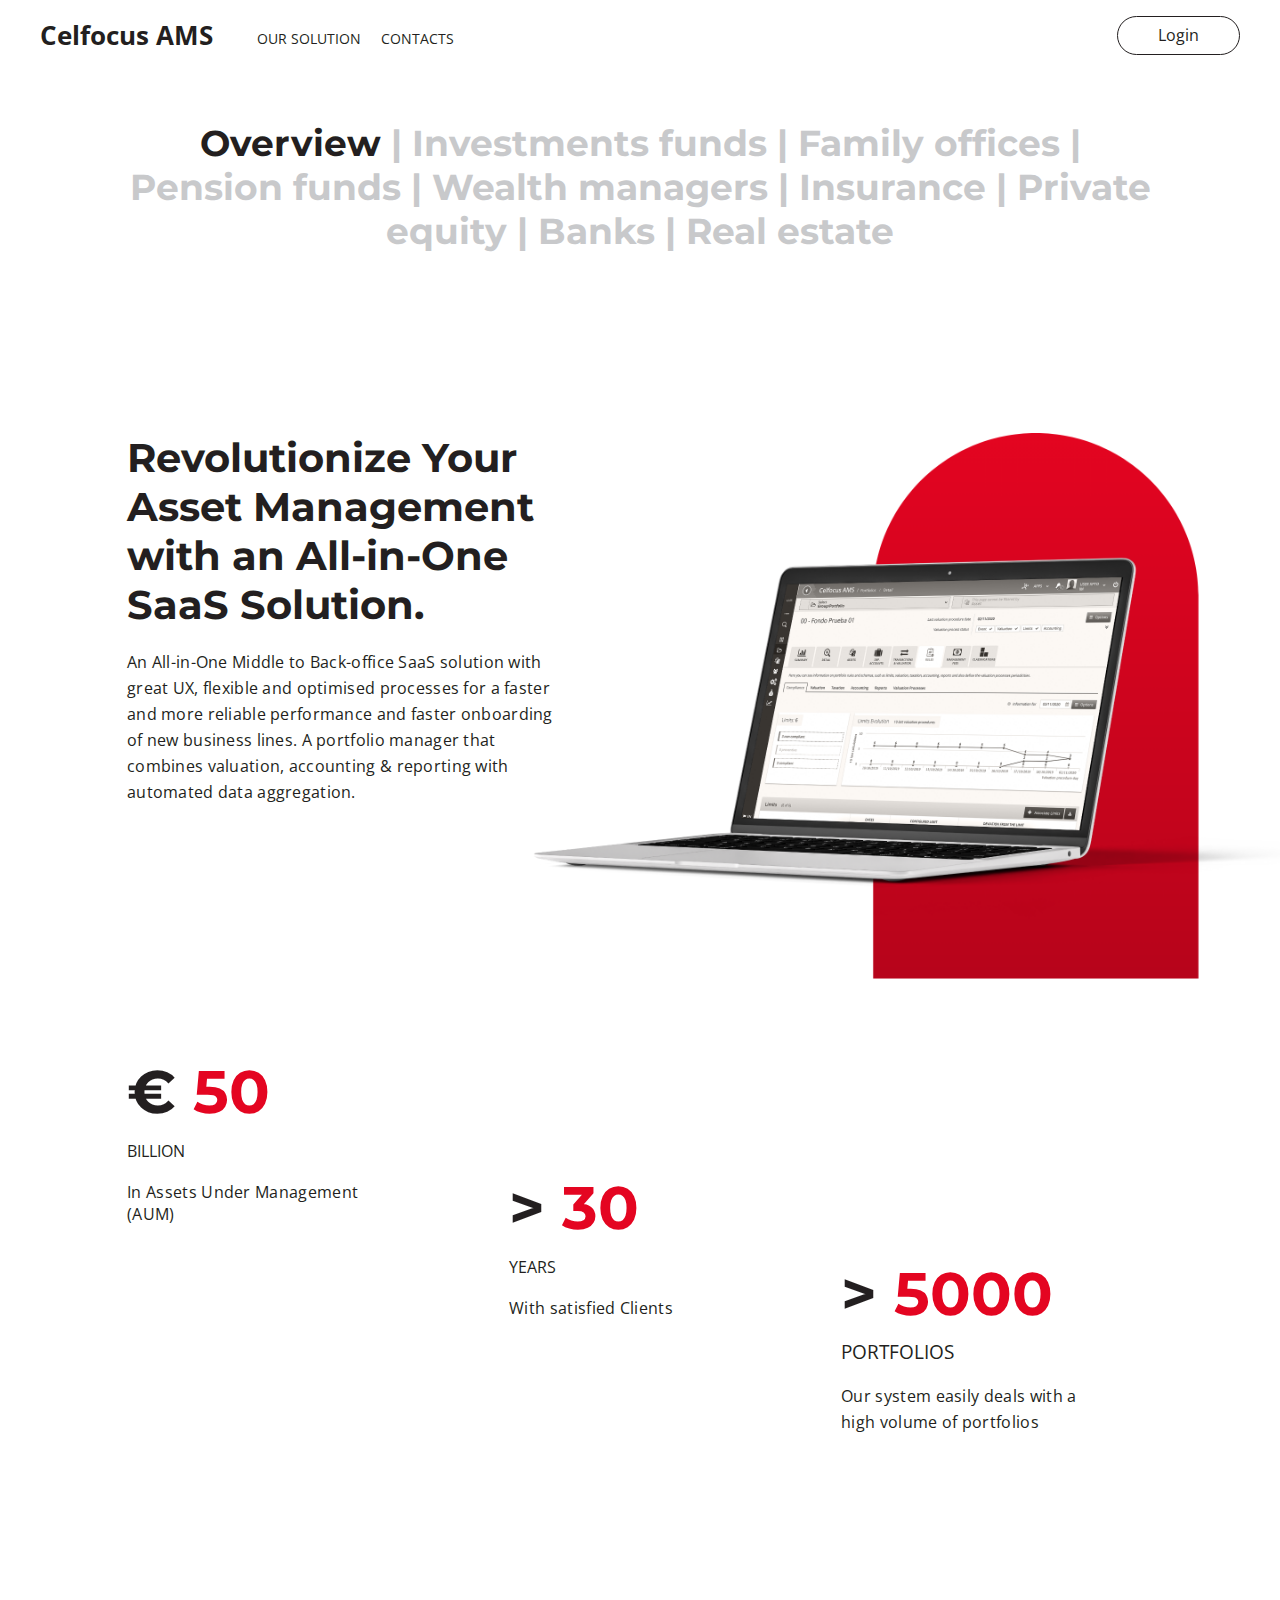
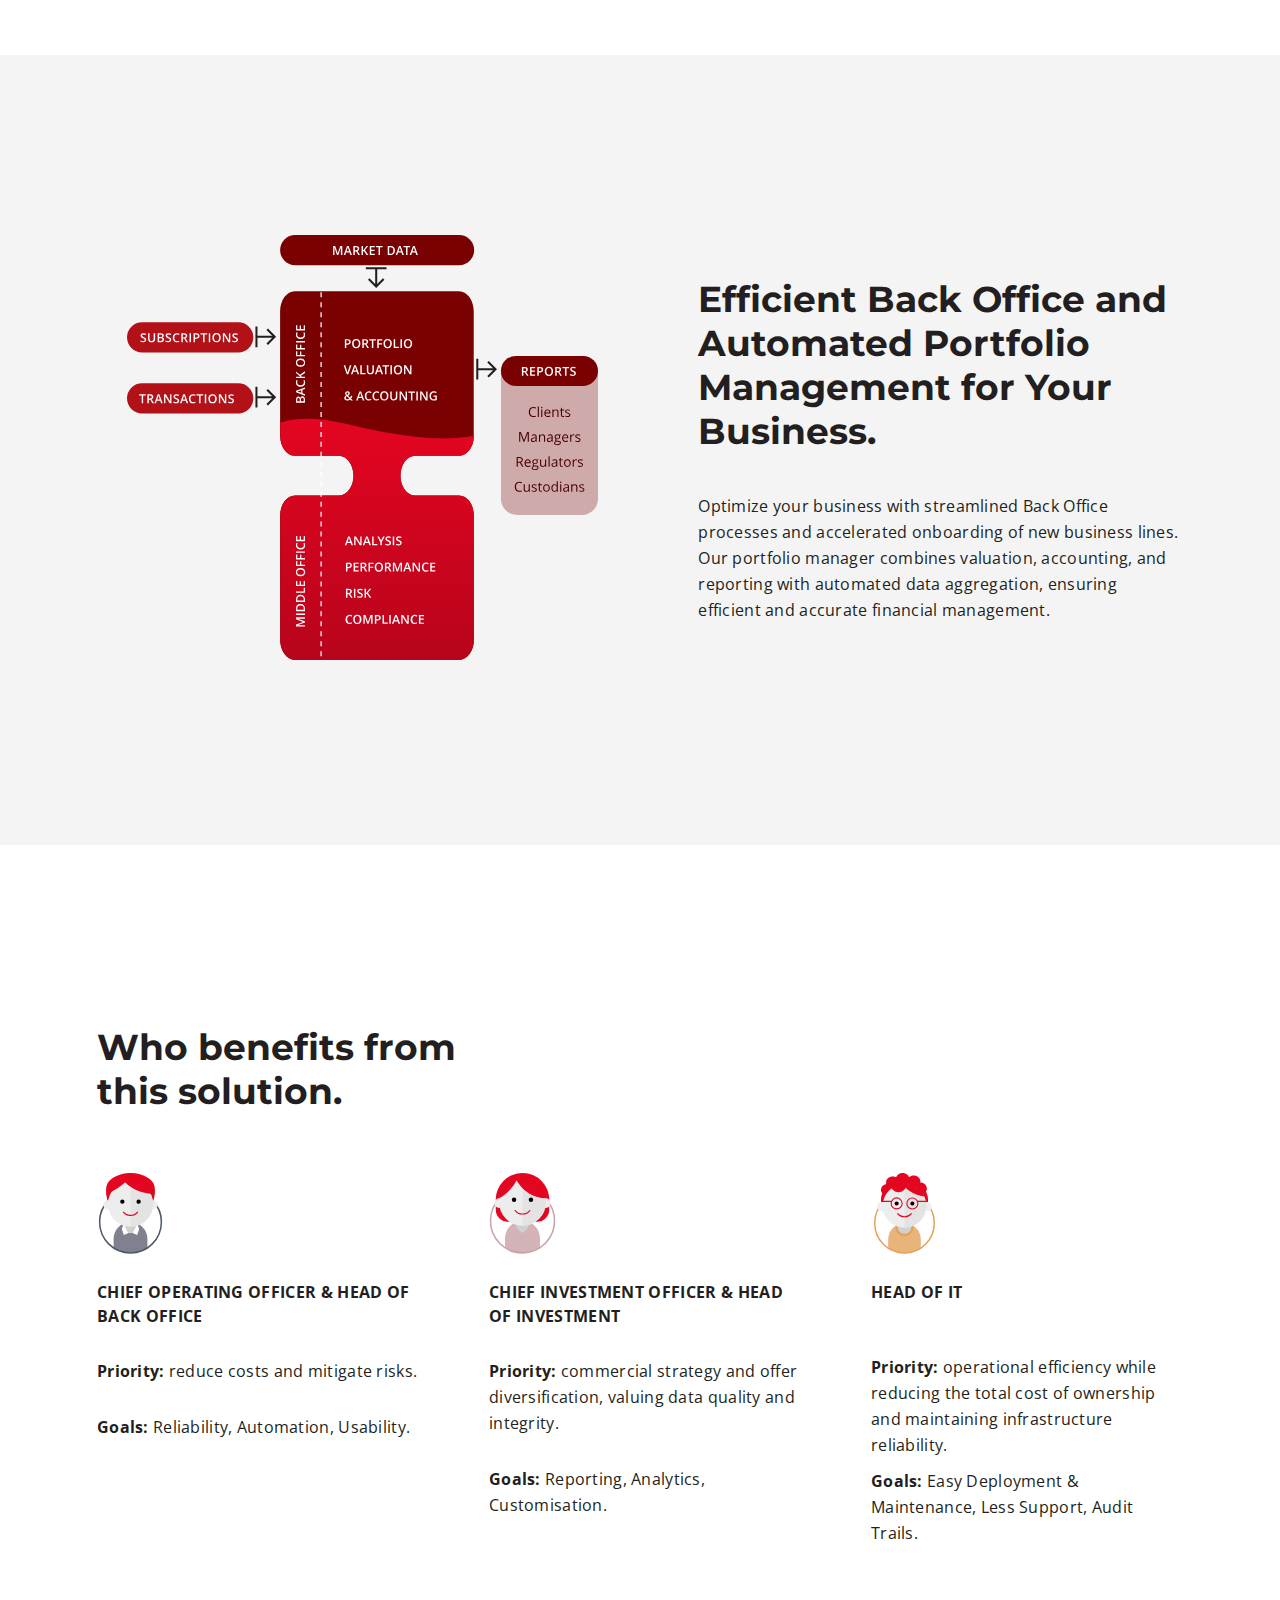
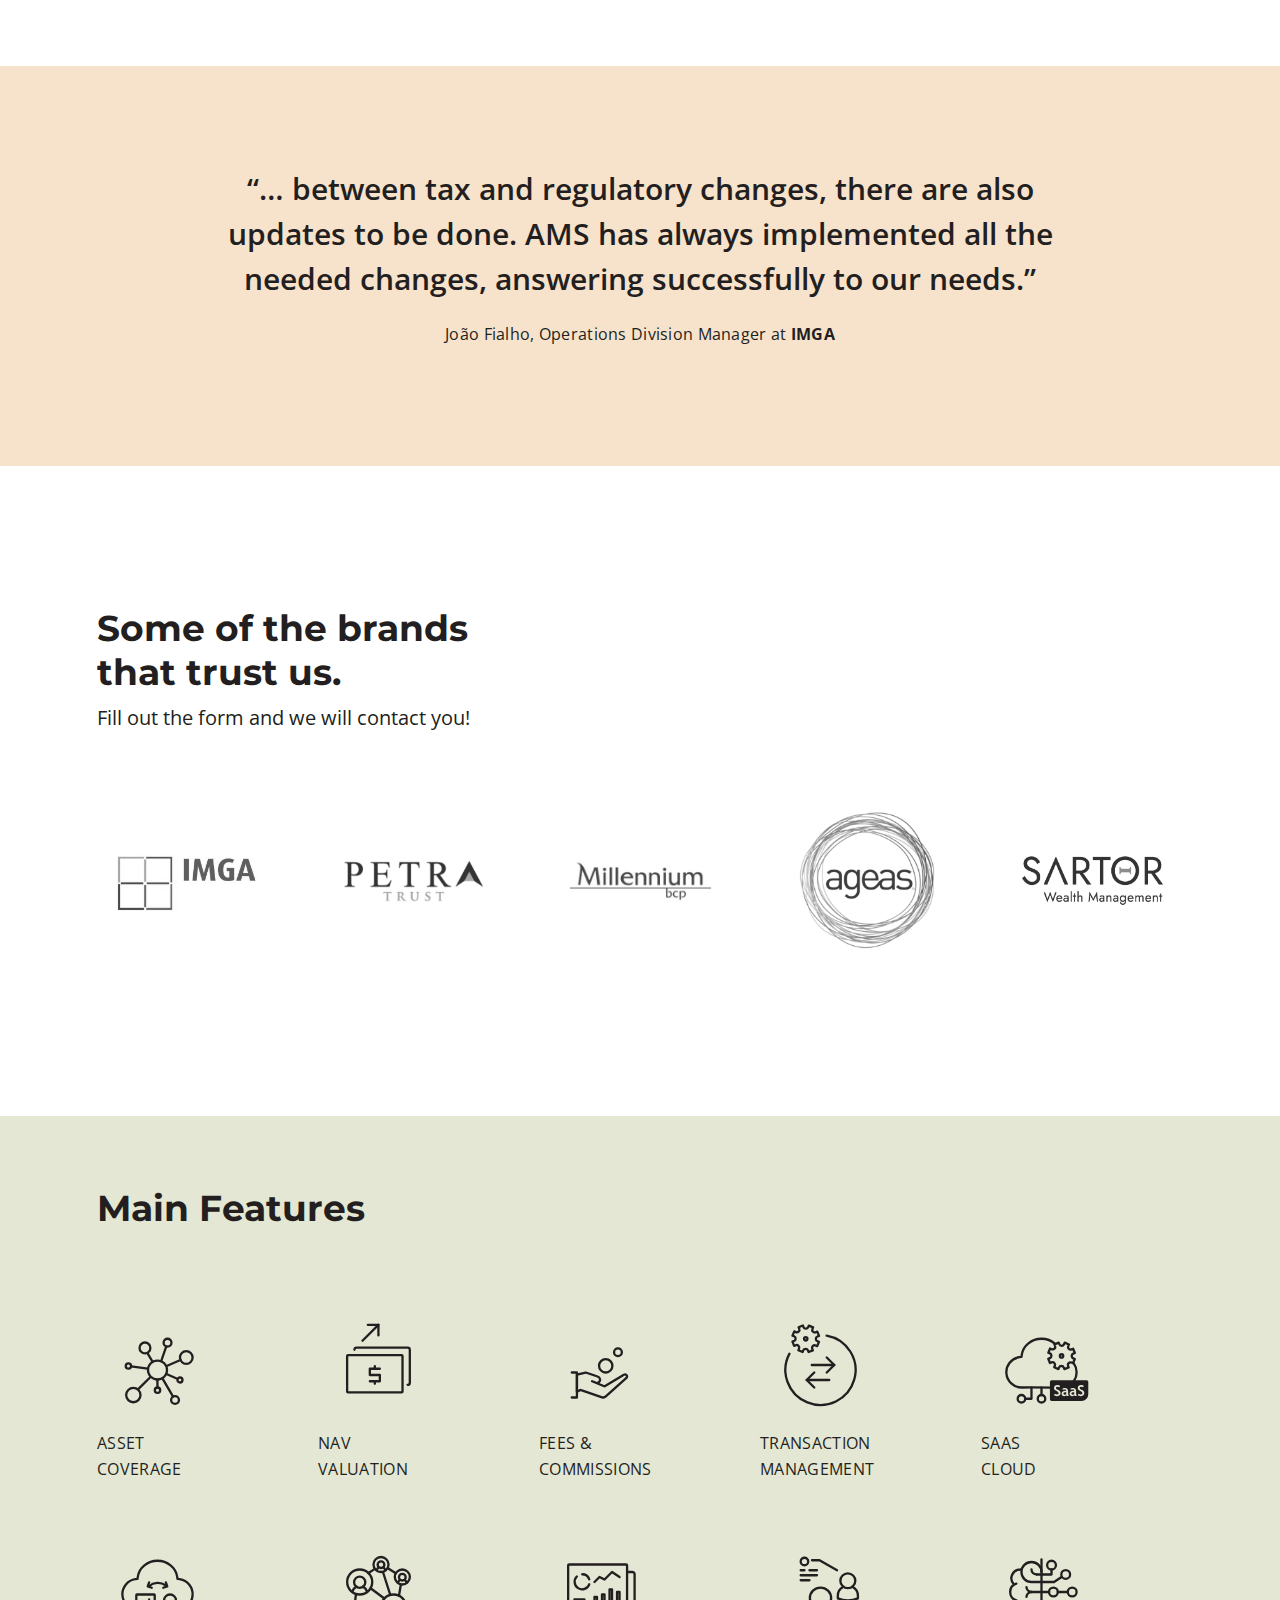
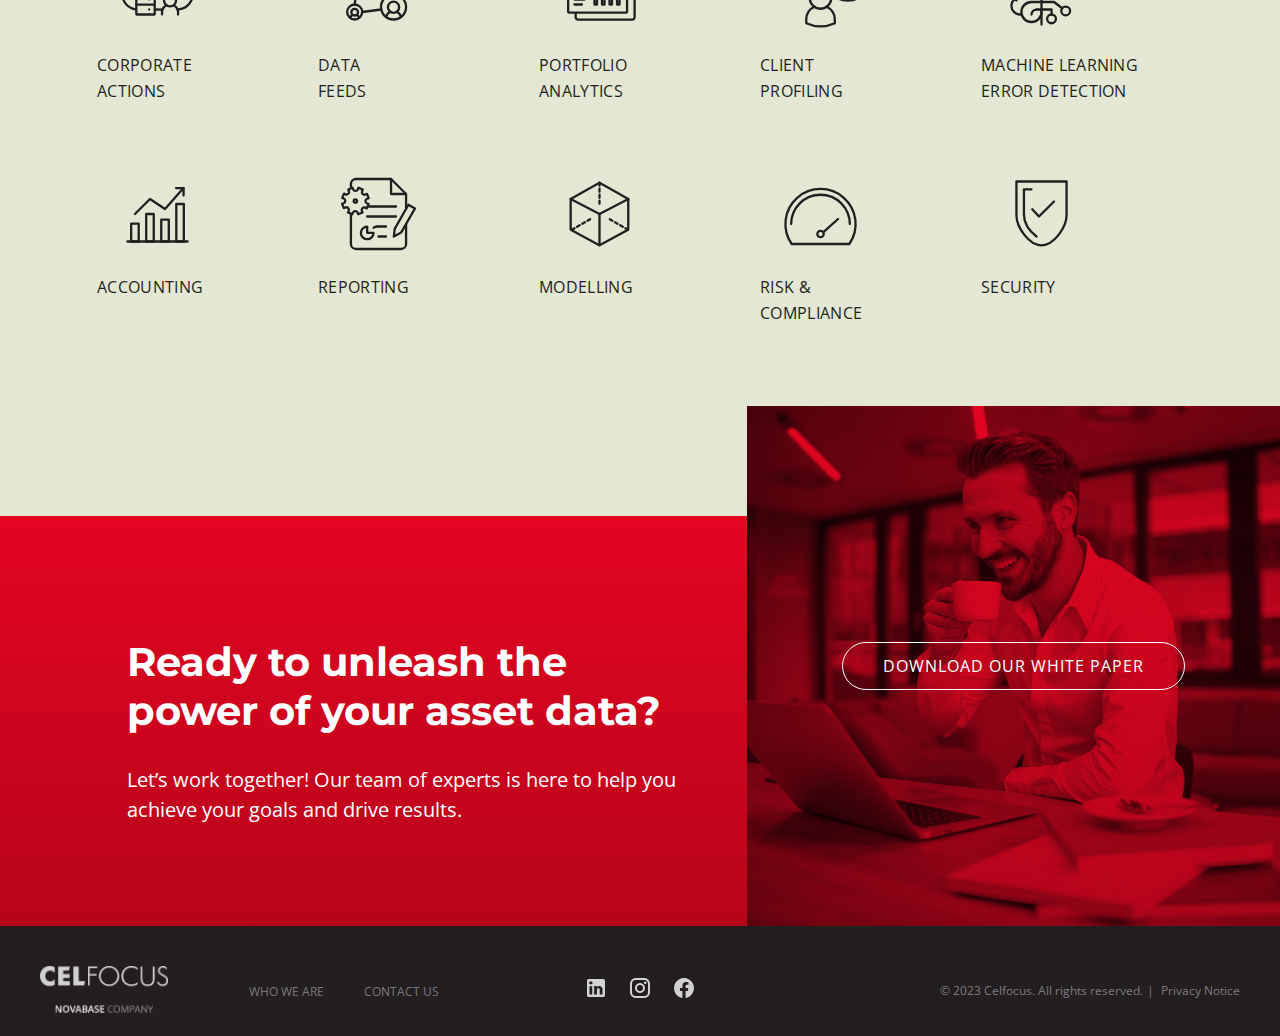
==== solution.html @ 7da2d220 "first commit" ====
<!DOCTYPE html>
<html lang="en">

<head>
  <meta charset="UTF-8">
  <meta http-equiv="X-UA-Compatible" content="IE=edge">
  <meta name="viewport" content="width=device-width, initial-scale=1.0">
  <link rel="stylesheet" href="/assets/styles/css/main.css">
  <title>Celfocus AMS</title>
</head>

<body>

  <header class="header">
    <section class="flex flex__justify--space-between flex__align--center">
      <a href="#" class="header--brand">Celfocus AMS</a>
      <nav class="header--navbar">
        <ul class="flex">
          <li><a href="#">Our solution</a></li>
          <li><a href="#">Contacts</a></li>
        </ul>
      </nav>
      <div class="header--right-content">
        <button type="button" onclick="alert('hello')">Login</button>
      </div>
    </section>
  </header>

  <!-- <header class="header">
    <nav class="navbar flex p-x--30 p-x--40-lg flex__align--center">
      <a href="#" class="navbar-celfocus">Celfocus AMS</a>
      <div id="nav-links" class="navbar-links flex flex__justify--space-between flex__align--center">
        <div class="navbar-links__contacts m-left--60-lg">
          <a href="#" class="m-right--30-lg">OUR SOLUTION</a>
          <a href="#">CONTACTS</a>
        </div>
        <div class="nav-language flex">
          <div>
            <img src="" alt="">
            <span>English</span>
          </div>
          <button type="button" onclick="alert('hello')">LOGIN</button>
        </div>
      </div>
    </nav>
  </header> -->
  <section class="solution-intro section--min-height p-bottom--140-lg p-top--50 p-bottom--10">
    <div class="flex flex--column flex__justify--space-between">
      <h2 class="text-color--light  text-align--center heading heading--h3 p-x--30  m-bottom--140-lg">
        <span class="text-color--primary">Overview </span>
        | Investments funds | Family offices | Pension funds | Wealth managers | Insurance | Private equity | Banks |
        Real
        estate
      </h2>
      <div class="solution-intro__flex-container p-left--30 p-left--0-xl grid flex flex--column-reverse">
        <div class="grid__col--md-5">
          <h2 class="heading heading--h2 text-align--left p-top--40">
            Revolutionize Your Asset Management with an All-in-One SaaS Solution.
          </h2>
          <p class="letter-spacing--028 text text-body--2 p-top--20">
            An All-in-One Middle to Back-office SaaS solution with great UX, flexible and optimised processes for a
            faster
            and more reliable performance and faster onboarding of new business lines. A portfolio manager that combines
            valuation, accounting & reporting with automated data aggregation.
          </p>
        </div>
        <div class="solution-intro--image grid__col--md-7 m-top--40">
          <img class="image" src="./assets/images/img-footer-pc2.png" alt="">
        </div>
      </div>
      <div class="solution-intro__highlight p-x--30 m-top--72 m-bottom--80 grid">
        <div class="flex__justify--start m-bottom--80 m-bottom--0-lg grid__col--md-4 p-right--80-lg flex flex--column">
          <h2 class="heading heading--h1-special">
            € <span class="text-color--secondary">50</span></h2>
          <h3 class="text text-size--16 p-top--10 p-bottom--18">
            BILLION
          </h3>
          <p class="text text-body--1-special letter-spacing--003">
            In Assets Under Management (AUM)
          </p>
        </div>
        <div class="flex__justify--center p-bottom--81 p-bottom--0-lg grid__col--md-4 p-left--40-lg flex flex--column">
          <h2 class="heading heading--h1-special">
            > <span class="text-color--secondary">30</span></h2>
          <h3 class="text text-size--16 p-top--10 p-bottom--18">
            YEARS
          </h3>
          <p class="text text-body--1-special letter-spacing--003">
            With satisfied Clients
          </p>
        </div>
        <div
          class="flex__justify--end p-bottom--81 p-bottom--0-lg grid__col--md-4 p-right--70-lg p-left--30-lg flex flex--column">
          <h2 class="heading heading--h1-special">
            > <span class="text-color--secondary">5000</span></h2>
          <h3 class="text text-subtitle--2-special p-top--10 p-bottom--18">
            PORTFOLIOS</h3>
          <p class="text text-size--16 letter-spacing--003">
            Our system easily deals with a high volume of portfolios
          </p>
        </div>
      </div>
  </section>
  <section class="solution-back-office p-x--30 p-top--120-lg p-bottom--120-lg p-x--0-xl ">
    <div class="solution-back-office__container flex flex--column flex__justify--space-evenly p-y--60 ">
      <div class="solution-back-office__container-image p-left--30-lg">
        <img class="" src="./assets/svg/graphic.svg" alt="">
      </div>
      <div class="solution-back-office__container-text m-left--100-lg">
        <h2
          class="solution-back-office__heading p-bottom--20 p-bottom--40-lg p-top--120 p-top--0-lg heading heading--h3 letter-spacing--0">
          Efficient Back Office and Automated Portfolio Management for Your Business.
        </h2>
        <p class=" p-bottom--0-lg text letter-spacing--028 text-body--2">
          Optimize your business with streamlined Back Office processes and accelerated onboarding of new business
          lines.
          Our portfolio manager combines valuation, accounting, and reporting with automated data aggregation, ensuring
          efficient and accurate financial management.
        </p>
      </div>
    </div>
  </section>

  <section class="solution-benefits p-x--30 p-x--0-xl p-y--120-lg section--min-height">
    <div class="m-top--60 ">
      <div class="grid">
        <div class="grid__col--12 grid__col--md-4">
          <h2 class="heading heading--h3-brands m-bottom--40 m-bottom--60-lg">
            Who benefits from this solution.
          </h2>
        </div>
      </div>
      <div class="grid">
        <div class="item grid__col--12 grid__col--md-4 p-right--20-lg">
          <img class="" src="./assets/svg/icon-bo.svg" alt="">
          <h2 class="text text-subtitle--3 m-top--20 p-bottom--30 letter-spacing--003">
            CHIEF OPERATING OFFICER & HEAD OF BACK OFFICE
          </h2>
          <div class=" grid__col--12 grid__col--md-6 flex flex--column flex__justify--space-between">
            <p class="letter-spacing--028 text text-body--2 m-bottom--30">
              <strong>Priority:</strong> reduce costs and mitigate risks.
            </p>
            <p class="letter-spacing--028 text text-body--2">
              <strong>Goals:</strong> Reliability, Automation, Usability.
            </p>
          </div>
        </div>
        <div class="item grid__col--12 grid__col--md-4 m-top--60 m-top--0-lg p-right--20-lg p-left--30-lg">
          <img class="" src="./assets/svg/icon-invest.svg" alt="">
          <h2 class="text text-subtitle--3 m-top--20 m-bottom--30 letter-spacing--003">
            CHIEF INVESTMENT OFFICER & HEAD OF INVESTMENT
          </h2>
          <div class="">
            <p class=" letter-spacing--028 text text-body--2 m-bottom--30">
              <strong>Priority:</strong> commercial strategy and offer diversification, valuing data quality and
              integrity.
            </p>
            <p class="letter-spacing--028 text text-body--2">
              <strong>Goals:</strong> Reporting, Analytics, Customisation.
            </p>
          </div>
        </div>
        <div class="item grid__col--12 grid__col--md-4 m-top--60 m-top--0-lg p-left--50-lg">
          <img class="" src="./assets/svg/icon-it.svg" alt="">
          <h2 class="text text-subtitle--3 p--0 m-top--20 m-bottom--30 letter-spacing--003">
            HEAD OF IT
          </h2>
          <div class="">
            <p class="letter-spacing--028 text text-body--2 m-bottom--10 p-top--20-lg">
              <strong>Priority:</strong> operational efficiency while reducing the total cost of ownership and
              maintaining
              infrastructure reliability.
            </p>
            <p class="letter-spacing--028 text text-body--2 p-bottom--90 p-bottom--0-lg">
              <strong>Goals:</strong> Easy Deployment & Maintenance, Less Support, Audit Trails.
            </p>
          </div>

        </div>
      </div>
    </div>


  </section>
  <section class="solution-opinions">
    <div class="p-x--30 p-x--90-lg text-align--center p-top--100 p-bottom--100">
      <h2 class="p-bottom--20 text-subtitle--1 letter-spacing--0">
        “… between tax and regulatory changes, there are also updates to be done. AMS has always implemented all the
        needed changes, answering successfully to our needs.”
      </h2>
      <p class="text text-body--2 letter-spacing--028 p-x--20">
        João Fialho, Operations Division Manager at <strong>IMGA</strong>
      </p>
    </div>
  </section>
  <section class="solution-brands p-x--30 p-x--0-xl p-y--90 p-y--140-lg">
    <div class="flex flex--column flex__justify--space-evenly">
      <div class="grid">
        <h2 class="heading heading--h3-brands m-bottom--30 m-bottom--10-lg grid__col--12 grid__col--md-5">
          Some of the brands that trust us.
        </h2>
        <p class="text text-body--brands grid__col--12 grid__col--md-12">
          Fill out the form and we will contact you!
        </p>
      </div>
      <div class="solution-brands__image grid flex__justify--space-evenly flex__align--center p-top--60">
        <div class="container flex grid__col--6 grid__col--md-2">
          <img src="./assets/brands/imga-logo.png" alt="" class="">
        </div>
        <div class="container grid__col--6 grid__col--md-2">
          <img src="./assets/brands/petra-logo.png" alt="" class="">
        </div>
        <div class="container grid__col--6 grid__col--md-2 flex__justify--center flex__align--center">
          <img src="./assets/brands/millennium-logo.png" alt="" class="">
        </div>
        <div class="container grid__col--6 grid__col--md-2">
          <img src="./assets/brands/ageas-logo.png" alt="" class="">
        </div>
        <div class="container grid__col--6 grid__col--md-2 flex__justify--center">
          <img src="./assets/brands/sartor-logo.png" alt="" class="">
        </div>
      </div>
    </div>
  </section>
  <section class="solution-features section--min-height p-x--30 p-y--70 ">
    <div class="m-bottom--120-lg">
      <h2 class="heading heading--h3-brands p-bottom--30 p-bottom--80-lg">Main Features</h2>
      <div class="grid flex__align--start">
        <div
          class="solution-features__container feature grid flex--column grid__col--6 grid__col--md-2 p-top--50 p-top--0-lg m-right--40-lg">
          <img class="grid__col--8 grid__col--md-8" src="./assets/features/icon asset.svg" alt="">
          <p class="feature text grid__col--6 grid__col--md-8">ASSET COVERAGE</p>
        </div>
        <div class="feature grid flex--column grid__col--6 grid__col--md-2  p-top--50 p-top--0-lg m-right--40-lg">
          <img class="grid__col--8" src="./assets/features/icon nav.svg" alt="">
          <p class="feature text grid__col--6">NAV VALUATION</p>
        </div>
        <div class="feature grid flex--column grid__col--6 grid__col--md-2  p-top--50 p-top--0-lg m-right--40-lg">
          <img class="grid__col--8" src="./assets/features/icon fees.svg" alt="">
          <p class="feature text grid__col--6">FEES & COMMISSIONS</p>
        </div>
        <div class="feature grid flex--column grid__col--6 grid__col--md-2 p-top--50 p-top--0-lg m-right--40-lg">
          <img class="grid__col--8" src="./assets/features/icon transactions.svg" alt="">
          <p class="feature text">TRANSACTION MANAGEMENT</p>
        </div>
        <div class="feature grid flex--column grid__col--6 grid__col--md-2 p-top--50 p-top--0-lg">
          <img class="grid__col--8" src="./assets/features/icon saas.svg" alt="">
          <p class="feature text grid__col--6">SAAS CLOUD</p>
        </div>
        <div class="feature grid flex--column grid__col--6 grid__col--md-2 p-top--50 m-right--40-lg">
          <img class="grid__col--8" src="./assets/features/icon corporate.svg" alt="">
          <p class="feature text grid__col--6">CORPORATE ACTIONS</p>
        </div>
        <div class="feature grid flex--column grid__col--6 grid__col--md-2 p-top--50 m-right--40-lg">
          <img class="grid__col--8" src="./assets/features/icon data.svg" alt="">
          <p class="feature text grid__col--6">DATA FEEDS</p>
        </div>
        <div class="feature grid flex--column grid__col--6 grid__col--md-2  p-top--50 m-right--40-lg">
          <img class="grid__col--8" src="./assets/features/icon portfolio.svg" alt="">
          <p class="feature tex grid__col--6">PORTFOLIO ANALYTICS</p>
        </div>
        <div class="feature grid flex--column grid__col--6 grid__col--md-2  p-top--50 m-right--40-lg">
          <img class="grid__col--8" src="./assets/features/icon client.svg" alt="">
          <p class="feature text grid__col--6">CLIENT PROFILING</p>
        </div>
        <div class="feature grid flex--column grid__col--6 grid__col--md-2  p-top--50">
          <img class="grid__col--8" src="./assets/features/icon machine.svg" alt="">
          <p class="feature text">MACHINE LEARNING ERROR DETECTION</p>
        </div>
        <div class="feature grid flex--column grid__col--6 grid__col--md-2  p-top--50 m-right--40-lg">
          <img class="grid__col--8" src="./assets/features/icon accounting.svg" alt="">
          <p class="feature text">ACCOUNTING</p>
        </div>
        <div class="feature grid flex--column grid__col--6 grid__col--md-2  p-top--50 m-right--40-lg">
          <img class="grid__col--8" src="./assets/features/icon reporting.svg" alt="">
          <p class="feature text">REPORTING</p>
        </div>
        <div class="feature grid flex--column grid__col--6 grid__col--md-2  p-top--50 m-right--40-lg">
          <img class="grid__col--8" src="./assets/features/icon modelling.svg" alt="">
          <p class="feature text">MODELLING</p>
        </div>
        <div class="feature grid flex--column grid__col--6 grid__col--md-2  p-top--50 m-right--40-lg">
          <img class="grid__col--8" src="./assets/features/icon risk.svg" alt="">
          <p class="feature text grid__col--6">RISK & COMPLIANCE</p>
        </div>
        <div class="feature grid flex--column grid__col--6 grid__col--md-2  p-top--50">
          <img class="grid__col--8" src="./assets/features/icon security.svg" alt="">
          <p class="feature text">SECURITY</p>
        </div>
      </div>
    </div>

  </section>
  <section class="home-content section--min-height">
    <div
      class="home-content__text  grid flex flex--column text-color--white text-align--left flex flex--column flex__justify--space-between">
      <div
        class="home-content__description grid__col--md-7 flex flex--column flex__align--center flex__justify--center p-x--30 p-right--80-xl p-left--0-xl">
        <h2 class="heading heading--h2 m--0 p-top--70 p-bottom--30">
          Ready to unleash the power of your asset data?
        </h2>
        <p class="line-height--22 text text-body--1 p-bottom--50">
          Let’s work together! Our team of experts is here to help you achieve
          your goals and drive results.
        </p>
      </div>
      <div
        class="home-content__image grid__col--md-5 position__relative flex flex__align--center flex__justify--center">
        <img src="./assets/svg/footer-filter.svg" alt="" class="" />
        <button class="button button-secondary text text-body--2 flex__align--center" type="button">
          DOWNLOAD OUR WHITE PAPER
        </button>
      </div>
    </div>

  </section>
  <footer class="footer grid">
    <div class="footer--info grid__col--12 grid__col--md-5">
      <a href="#" class="footer--info-brand">
        <img src="./assets/images/celfocus-NB-logo.png" class="" alt="celfocus logo" />
      </a>
      <ul class="list">
        <li><a href="#">Who we are</a></li>
        <li><a href="#">Contact us</a></li>
      </ul>
    </div>
    <div class="footer--social-links grid__col--12 grid__col--md-2">
      <ul>
        <li><a href="#"><img src="./assets/svg/linkedin.svg" /></a></li>
        <li><a href="#"><img src="./assets/svg/instagram.svg" /></a></li>
        <li><a href="#"><img src="./assets/svg/facebook.svg" /></a></li>
      </ul>
    </div>
    <div class="footer--copyright grid__col--12 grid__col--md-5">
      <p>
        <span>&copy 2023 Celfocus. All rights reserved.</span>
        <a class="footer-rights--link" href="" target="_blank">Privacy Notice</a>
      </p>
    </div>
  </footer>
</body>
---- assets/styles/css/main.css ----
/* Fonts */
@import url("https://fonts.googleapis.com/css2?family=Montserrat:wght@400;600;700&family=Open+Sans:wght@400;600;700&display=swap");
/* Breakpoints */ /* Elevations */ /* Font sizes */ /* font-weight variables */ /* Line-heights */ /* Spacings */
/*
 *  Use this file to import the files corresponding to the settings folder.
 *  This folder is used to store variables and configurations.
 *  
 *  E.g. @forward './colors';
 */
/* This is an example file 
Please replace the content according to your design system */
*,
*::after,
*::before {
  box-sizing: border-box;
}

ul,
button,
fieldset {
  padding: 0;
}

h1,
h2,
h3 {
  margin: 0;
  padding: 0;
}

fieldset {
  border: unset;
}

ul {
  list-style: none;
}

a {
  color: inherit;
  text-decoration: none;
}

p {
  margin: 0;
}

a,
button,
label,
span {
  display: inline-flex;
}

button,
input {
  color: inherit;
  font: inherit;
  letter-spacing: inherit;
}

button {
  background-color: transparent;
  border: none;
  cursor: pointer;
}

input {
  -webkit-appearance: none;
  -moz-appearance: none;
  appearance: none;
  margin: 0;
}

strong {
  font-weight: 700;
}

/*
 *  Use this file to import the styling corresponding to the base folder.
 *  This folder is used for initial styling setup (normalize, reset, etc.).
 *  
 *  E.g. @forward './reset';
 */
.sr-only:not(:focus):not(:active) {
  clip: rect(0 0 0 0);
  clip-path: inset(50%);
  height: 1px;
  overflow: hidden;
  position: absolute;
  white-space: nowrap;
  width: 1px;
}

html {
  font-size: 100%;
}

body {
  font-family: "Open Sans", sans-serif;
  color: #231f20;
  line-height: 1.33333;
  margin: 0;
}

section {
  width: 100%;
}
@media all and (min-width: 992px) {
  section > div {
    max-width: 1086px;
    margin: auto;
  }
}

.grid {
  display: flex;
  flex-wrap: wrap;
  width: 100%;
  margin: 0;
}
.grid > .grid_col {
  flex: 1;
}
.grid > .grid__col--1 {
  flex-basis: 8.3333333333%;
  max-width: 8.3333333333%;
  padding: 0 0rem;
}
.grid > .grid__offset--1 {
  margin-left: 8.3333333333%;
}
.grid > .grid__col--2 {
  flex-basis: 16.6666666667%;
  max-width: 16.6666666667%;
  padding: 0 0rem;
}
.grid > .grid__offset--2 {
  margin-left: 16.6666666667%;
}
.grid > .grid__col--3 {
  flex-basis: 25%;
  max-width: 25%;
  padding: 0 0rem;
}
.grid > .grid__offset--3 {
  margin-left: 25%;
}
.grid > .grid__col--4 {
  flex-basis: 33.3333333333%;
  max-width: 33.3333333333%;
  padding: 0 0rem;
}
.grid > .grid__offset--4 {
  margin-left: 33.3333333333%;
}
.grid > .grid__col--5 {
  flex-basis: 41.6666666667%;
  max-width: 41.6666666667%;
  padding: 0 0rem;
}
.grid > .grid__offset--5 {
  margin-left: 41.6666666667%;
}
.grid > .grid__col--6 {
  flex-basis: 50%;
  max-width: 50%;
  padding: 0 0rem;
}
.grid > .grid__offset--6 {
  margin-left: 50%;
}
.grid > .grid__col--7 {
  flex-basis: 58.3333333333%;
  max-width: 58.3333333333%;
  padding: 0 0rem;
}
.grid > .grid__offset--7 {
  margin-left: 58.3333333333%;
}
.grid > .grid__col--8 {
  flex-basis: 66.6666666667%;
  max-width: 66.6666666667%;
  padding: 0 0rem;
}
.grid > .grid__offset--8 {
  margin-left: 66.6666666667%;
}
.grid > .grid__col--9 {
  flex-basis: 75%;
  max-width: 75%;
  padding: 0 0rem;
}
.grid > .grid__offset--9 {
  margin-left: 75%;
}
.grid > .grid__col--10 {
  flex-basis: 83.3333333333%;
  max-width: 83.3333333333%;
  padding: 0 0rem;
}
.grid > .grid__offset--10 {
  margin-left: 83.3333333333%;
}
.grid > .grid__col--11 {
  flex-basis: 91.6666666667%;
  max-width: 91.6666666667%;
  padding: 0 0rem;
}
.grid > .grid__offset--11 {
  margin-left: 91.6666666667%;
}
.grid > .grid__col--12 {
  flex-basis: 100%;
  max-width: 100%;
  padding: 0 0rem;
}
@media screen and (max-width: 600px) {
  .grid > .grid__col--xs {
    flex: 1;
  }
  .grid > .grid__col--xs-1 {
    flex-basis: 8.3333333333%;
    max-width: 8.3333333333%;
    padding: 0 0rem;
  }
  .grid > .grid__offset--xs-1 {
    margin-left: 8.3333333333%;
  }
  .grid > .grid__col--xs-2 {
    flex-basis: 16.6666666667%;
    max-width: 16.6666666667%;
    padding: 0 0rem;
  }
  .grid > .grid__offset--xs-2 {
    margin-left: 16.6666666667%;
  }
  .grid > .grid__col--xs-3 {
    flex-basis: 25%;
    max-width: 25%;
    padding: 0 0rem;
  }
  .grid > .grid__offset--xs-3 {
    margin-left: 25%;
  }
  .grid > .grid__col--xs-4 {
    flex-basis: 33.3333333333%;
    max-width: 33.3333333333%;
    padding: 0 0rem;
  }
  .grid > .grid__offset--xs-4 {
    margin-left: 33.3333333333%;
  }
  .grid > .grid__col--xs-5 {
    flex-basis: 41.6666666667%;
    max-width: 41.6666666667%;
    padding: 0 0rem;
  }
  .grid > .grid__offset--xs-5 {
    margin-left: 41.6666666667%;
  }
  .grid > .grid__col--xs-6 {
    flex-basis: 50%;
    max-width: 50%;
    padding: 0 0rem;
  }
  .grid > .grid__offset--xs-6 {
    margin-left: 50%;
  }
  .grid > .grid__col--xs-7 {
    flex-basis: 58.3333333333%;
    max-width: 58.3333333333%;
    padding: 0 0rem;
  }
  .grid > .grid__offset--xs-7 {
    margin-left: 58.3333333333%;
  }
  .grid > .grid__col--xs-8 {
    flex-basis: 66.6666666667%;
    max-width: 66.6666666667%;
    padding: 0 0rem;
  }
  .grid > .grid__offset--xs-8 {
    margin-left: 66.6666666667%;
  }
  .grid > .grid__col--xs-9 {
    flex-basis: 75%;
    max-width: 75%;
    padding: 0 0rem;
  }
  .grid > .grid__offset--xs-9 {
    margin-left: 75%;
  }
  .grid > .grid__col--xs-10 {
    flex-basis: 83.3333333333%;
    max-width: 83.3333333333%;
    padding: 0 0rem;
  }
  .grid > .grid__offset--xs-10 {
    margin-left: 83.3333333333%;
  }
  .grid > .grid__col--xs-11 {
    flex-basis: 91.6666666667%;
    max-width: 91.6666666667%;
    padding: 0 0rem;
  }
  .grid > .grid__offset--xs-11 {
    margin-left: 91.6666666667%;
  }
  .grid > .grid__col--xs-12 {
    flex-basis: 100%;
    max-width: 100%;
    padding: 0 0rem;
  }
}
@media all and (min-width: 600px) {
  .grid > .grid__col--sm {
    flex: 1;
  }
  .grid > .grid__col--sm-1 {
    flex-basis: 8.3333333333%;
    max-width: 8.3333333333%;
    padding: 0 0rem;
  }
  .grid > .grid__offset--sm-1 {
    margin-left: 8.3333333333%;
  }
  .grid > .grid__col--sm-2 {
    flex-basis: 16.6666666667%;
    max-width: 16.6666666667%;
    padding: 0 0rem;
  }
  .grid > .grid__offset--sm-2 {
    margin-left: 16.6666666667%;
  }
  .grid > .grid__col--sm-3 {
    flex-basis: 25%;
    max-width: 25%;
    padding: 0 0rem;
  }
  .grid > .grid__offset--sm-3 {
    margin-left: 25%;
  }
  .grid > .grid__col--sm-4 {
    flex-basis: 33.3333333333%;
    max-width: 33.3333333333%;
    padding: 0 0rem;
  }
  .grid > .grid__offset--sm-4 {
    margin-left: 33.3333333333%;
  }
  .grid > .grid__col--sm-5 {
    flex-basis: 41.6666666667%;
    max-width: 41.6666666667%;
    padding: 0 0rem;
  }
  .grid > .grid__offset--sm-5 {
    margin-left: 41.6666666667%;
  }
  .grid > .grid__col--sm-6 {
    flex-basis: 50%;
    max-width: 50%;
    padding: 0 0rem;
  }
  .grid > .grid__offset--sm-6 {
    margin-left: 50%;
  }
  .grid > .grid__col--sm-7 {
    flex-basis: 58.3333333333%;
    max-width: 58.3333333333%;
    padding: 0 0rem;
  }
  .grid > .grid__offset--sm-7 {
    margin-left: 58.3333333333%;
  }
  .grid > .grid__col--sm-8 {
    flex-basis: 66.6666666667%;
    max-width: 66.6666666667%;
    padding: 0 0rem;
  }
  .grid > .grid__offset--sm-8 {
    margin-left: 66.6666666667%;
  }
  .grid > .grid__col--sm-9 {
    flex-basis: 75%;
    max-width: 75%;
    padding: 0 0rem;
  }
  .grid > .grid__offset--sm-9 {
    margin-left: 75%;
  }
  .grid > .grid__col--sm-10 {
    flex-basis: 83.3333333333%;
    max-width: 83.3333333333%;
    padding: 0 0rem;
  }
  .grid > .grid__offset--sm-10 {
    margin-left: 83.3333333333%;
  }
  .grid > .grid__col--sm-11 {
    flex-basis: 91.6666666667%;
    max-width: 91.6666666667%;
    padding: 0 0rem;
  }
  .grid > .grid__offset--sm-11 {
    margin-left: 91.6666666667%;
  }
  .grid > .grid__col--sm-12 {
    flex-basis: 100%;
    max-width: 100%;
    padding: 0 0rem;
  }
}
@media all and (min-width: 992px) {
  .grid > .grid__col--md {
    flex: 1;
  }
  .grid > .grid__col--md-1 {
    flex-basis: 8.3333333333%;
    max-width: 8.3333333333%;
    padding: 0 0rem;
  }
  .grid > .grid__offset--md-1 {
    margin-left: 8.3333333333%;
  }
  .grid > .grid__col--md-2 {
    flex-basis: 16.6666666667%;
    max-width: 16.6666666667%;
    padding: 0 0rem;
  }
  .grid > .grid__offset--md-2 {
    margin-left: 16.6666666667%;
  }
  .grid > .grid__col--md-3 {
    flex-basis: 25%;
    max-width: 25%;
    padding: 0 0rem;
  }
  .grid > .grid__offset--md-3 {
    margin-left: 25%;
  }
  .grid > .grid__col--md-4 {
    flex-basis: 33.3333333333%;
    max-width: 33.3333333333%;
    padding: 0 0rem;
  }
  .grid > .grid__offset--md-4 {
    margin-left: 33.3333333333%;
  }
  .grid > .grid__col--md-5 {
    flex-basis: 41.6666666667%;
    max-width: 41.6666666667%;
    padding: 0 0rem;
  }
  .grid > .grid__offset--md-5 {
    margin-left: 41.6666666667%;
  }
  .grid > .grid__col--md-6 {
    flex-basis: 50%;
    max-width: 50%;
    padding: 0 0rem;
  }
  .grid > .grid__offset--md-6 {
    margin-left: 50%;
  }
  .grid > .grid__col--md-7 {
    flex-basis: 58.3333333333%;
    max-width: 58.3333333333%;
    padding: 0 0rem;
  }
  .grid > .grid__offset--md-7 {
    margin-left: 58.3333333333%;
  }
  .grid > .grid__col--md-8 {
    flex-basis: 66.6666666667%;
    max-width: 66.6666666667%;
    padding: 0 0rem;
  }
  .grid > .grid__offset--md-8 {
    margin-left: 66.6666666667%;
  }
  .grid > .grid__col--md-9 {
    flex-basis: 75%;
    max-width: 75%;
    padding: 0 0rem;
  }
  .grid > .grid__offset--md-9 {
    margin-left: 75%;
  }
  .grid > .grid__col--md-10 {
    flex-basis: 83.3333333333%;
    max-width: 83.3333333333%;
    padding: 0 0rem;
  }
  .grid > .grid__offset--md-10 {
    margin-left: 83.3333333333%;
  }
  .grid > .grid__col--md-11 {
    flex-basis: 91.6666666667%;
    max-width: 91.6666666667%;
    padding: 0 0rem;
  }
  .grid > .grid__offset--md-11 {
    margin-left: 91.6666666667%;
  }
  .grid > .grid__col--md-12 {
    flex-basis: 100%;
    max-width: 100%;
    padding: 0 0rem;
  }
}
@media all and (min-width: 1360px) {
  .grid > .grid__col--lg-1 {
    flex-basis: 8.3333333333%;
    max-width: 8.3333333333%;
    padding: 0 0rem;
  }
  .grid > .grid__offset--lg-1 {
    margin-left: 8.3333333333%;
  }
  .grid > .grid__col--lg-2 {
    flex-basis: 16.6666666667%;
    max-width: 16.6666666667%;
    padding: 0 0rem;
  }
  .grid > .grid__offset--lg-2 {
    margin-left: 16.6666666667%;
  }
  .grid > .grid__col--lg-3 {
    flex-basis: 25%;
    max-width: 25%;
    padding: 0 0rem;
  }
  .grid > .grid__offset--lg-3 {
    margin-left: 25%;
  }
  .grid > .grid__col--lg-4 {
    flex-basis: 33.3333333333%;
    max-width: 33.3333333333%;
    padding: 0 0rem;
  }
  .grid > .grid__offset--lg-4 {
    margin-left: 33.3333333333%;
  }
  .grid > .grid__col--lg-5 {
    flex-basis: 41.6666666667%;
    max-width: 41.6666666667%;
    padding: 0 0rem;
  }
  .grid > .grid__offset--lg-5 {
    margin-left: 41.6666666667%;
  }
  .grid > .grid__col--lg-6 {
    flex-basis: 50%;
    max-width: 50%;
    padding: 0 0rem;
  }
  .grid > .grid__offset--lg-6 {
    margin-left: 50%;
  }
  .grid > .grid__col--lg-7 {
    flex-basis: 58.3333333333%;
    max-width: 58.3333333333%;
    padding: 0 0rem;
  }
  .grid > .grid__offset--lg-7 {
    margin-left: 58.3333333333%;
  }
  .grid > .grid__col--lg-8 {
    flex-basis: 66.6666666667%;
    max-width: 66.6666666667%;
    padding: 0 0rem;
  }
  .grid > .grid__offset--lg-8 {
    margin-left: 66.6666666667%;
  }
  .grid > .grid__col--lg-9 {
    flex-basis: 75%;
    max-width: 75%;
    padding: 0 0rem;
  }
  .grid > .grid__offset--lg-9 {
    margin-left: 75%;
  }
  .grid > .grid__col--lg-10 {
    flex-basis: 83.3333333333%;
    max-width: 83.3333333333%;
    padding: 0 0rem;
  }
  .grid > .grid__offset--lg-10 {
    margin-left: 83.3333333333%;
  }
  .grid > .grid__col--lg-11 {
    flex-basis: 91.6666666667%;
    max-width: 91.6666666667%;
    padding: 0 0rem;
  }
  .grid > .grid__offset--lg-11 {
    margin-left: 91.6666666667%;
  }
  .grid > .grid__col--lg-12 {
    flex-basis: 100%;
    max-width: 100%;
    padding: 0 0rem;
  }
}
@media all and (min-width: 1600px) {
  .grid > .grid__col--xl-1 {
    flex-basis: 8.3333333333%;
    max-width: 8.3333333333%;
    padding: 0 0rem;
  }
  .grid > .grid__offset--xl-1 {
    margin-left: 8.3333333333%;
  }
  .grid > .grid__col--xl-2 {
    flex-basis: 16.6666666667%;
    max-width: 16.6666666667%;
    padding: 0 0rem;
  }
  .grid > .grid__offset--xl-2 {
    margin-left: 16.6666666667%;
  }
  .grid > .grid__col--xl-3 {
    flex-basis: 25%;
    max-width: 25%;
    padding: 0 0rem;
  }
  .grid > .grid__offset--xl-3 {
    margin-left: 25%;
  }
  .grid > .grid__col--xl-4 {
    flex-basis: 33.3333333333%;
    max-width: 33.3333333333%;
    padding: 0 0rem;
  }
  .grid > .grid__offset--xl-4 {
    margin-left: 33.3333333333%;
  }
  .grid > .grid__col--xl-5 {
    flex-basis: 41.6666666667%;
    max-width: 41.6666666667%;
    padding: 0 0rem;
  }
  .grid > .grid__offset--xl-5 {
    margin-left: 41.6666666667%;
  }
  .grid > .grid__col--xl-6 {
    flex-basis: 50%;
    max-width: 50%;
    padding: 0 0rem;
  }
  .grid > .grid__offset--xl-6 {
    margin-left: 50%;
  }
  .grid > .grid__col--xl-7 {
    flex-basis: 58.3333333333%;
    max-width: 58.3333333333%;
    padding: 0 0rem;
  }
  .grid > .grid__offset--xl-7 {
    margin-left: 58.3333333333%;
  }
  .grid > .grid__col--xl-8 {
    flex-basis: 66.6666666667%;
    max-width: 66.6666666667%;
    padding: 0 0rem;
  }
  .grid > .grid__offset--xl-8 {
    margin-left: 66.6666666667%;
  }
  .grid > .grid__col--xl-9 {
    flex-basis: 75%;
    max-width: 75%;
    padding: 0 0rem;
  }
  .grid > .grid__offset--xl-9 {
    margin-left: 75%;
  }
  .grid > .grid__col--xl-10 {
    flex-basis: 83.3333333333%;
    max-width: 83.3333333333%;
    padding: 0 0rem;
  }
  .grid > .grid__offset--xl-10 {
    margin-left: 83.3333333333%;
  }
  .grid > .grid__col--xl-11 {
    flex-basis: 91.6666666667%;
    max-width: 91.6666666667%;
    padding: 0 0rem;
  }
  .grid > .grid__offset--xl-11 {
    margin-left: 91.6666666667%;
  }
  .grid > .grid__col--xl-12 {
    flex-basis: 100%;
    max-width: 100%;
    padding: 0 0rem;
  }
}

picture {
  line-height: 0;
}

/*
 *  Use this file to import the styling corresponding to the generic folder.
 *  This folder is used for generic styling (animation, grid, etc.).
 *  
 *  E.g. @forward './animations';
 */
.border-radius--20 {
  border-radius: 1.25rem;
}
.border-radius--24 {
  border-radius: 1.5rem;
}

.flex__align--start {
  align-items: flex-start;
}
.flex__align--center {
  align-items: center;
}
.flex__align--end {
  align-items: flex-end;
}
@media all and (min-width: 600px) {
  .flex__align--start-md {
    align-items: flex-start;
  }
  .flex__align--center-md {
    align-items: center;
  }
  .flex__align--end-md {
    align-items: flex-end;
  }
}
@media all and (min-width: 992px) {
  .flex__align--start-lg {
    align-items: flex-start;
  }
  .flex__align--center-lg {
    align-items: center;
  }
  .flex__align--end-lg {
    align-items: flex-end;
  }
}
@media all and (min-width: 1360px) {
  .flex__align--start-xl {
    align-items: flex-start;
  }
  .flex__align--center-xl {
    align-items: center;
  }
  .flex__align--end-xl {
    align-items: flex-end;
  }
}
.flex__align-self--start {
  align-self: flex-start;
}
.flex__align-self--center {
  align-self: center;
}
.flex__align-self--end {
  align-self: flex-end;
}
@media all and (min-width: 600px) {
  .flex__align-self--start-md {
    align-self: flex-start;
  }
  .flex__align-self--center-md {
    align-self: center;
  }
  .flex__align-self--end-md {
    align-self: flex-end;
  }
}
@media all and (min-width: 992px) {
  .flex__align-self--start-lg {
    align-self: flex-start;
  }
  .flex__align-self--center-lg {
    align-self: center;
  }
  .flex__align-self--end-lg {
    align-self: flex-end;
  }
}
@media all and (min-width: 1360px) {
  .flex__align-self--start-xl {
    align-self: flex-start;
  }
  .flex__align-self--center-xl {
    align-self: center;
  }
  .flex__align-self--end-xl {
    align-self: flex-end;
  }
}

.flex--row {
  flex-direction: row;
}
.flex--row-reverse {
  flex-direction: row-reverse;
}
.flex--column {
  flex-direction: column;
}
.flex--column-reverse {
  flex-direction: column-reverse;
}
@media all and (min-width: 600px) {
  .flex--row-md {
    flex-direction: row;
  }
  .flex--row-reverse-md {
    flex-direction: row-reverse;
  }
  .flex--column-md {
    flex-direction: column;
  }
  .flex--column-reverse-md {
    flex-direction: column-reverse;
  }
}
@media all and (min-width: 992px) {
  .flex--row-lg {
    flex-direction: row;
  }
  .flex--row-reverse-lg {
    flex-direction: row-reverse;
  }
  .flex--column-lg {
    flex-direction: column;
  }
  .flex--column-reverse-lg {
    flex-direction: column-reverse;
  }
}
@media all and (min-width: 1360px) {
  .flex--row-xl {
    flex-direction: row;
  }
  .flex--row-reverse-xl {
    flex-direction: row-reverse;
  }
  .flex--column-xl {
    flex-direction: column;
  }
  .flex--column-reverse-xl {
    flex-direction: column-reverse;
  }
}

.flex__grow, .flex__grow--equal > * {
  flex: 1;
}
.flex__grow--auto > * {
  flex: auto;
}

.flex__justify--start {
  justify-content: flex-start;
}
.flex__justify--center {
  justify-content: center;
}
.flex__justify--end {
  justify-content: flex-end;
}
.flex__justify--space-around {
  justify-content: space-around;
}
.flex__justify--space-between {
  justify-content: space-between;
}
.flex__justify--space-evenly {
  justify-content: space-evenly;
}
@media all and (min-width: 600px) {
  .flex__justify--start-md {
    justify-content: flex-start;
  }
  .flex__justify--center-md {
    justify-content: center;
  }
  .flex__justify--end-md {
    justify-content: flex-end;
  }
  .flex__justify--space-around-md {
    justify-content: space-around;
  }
  .flex__justify--space-between-md {
    justify-content: space-between;
  }
  .flex__justify--space-evenly-md {
    justify-content: space-evenly;
  }
}
@media all and (min-width: 992px) {
  .flex__justify--start-lg {
    justify-content: flex-start;
  }
  .flex__justify--center-lg {
    justify-content: center;
  }
  .flex__justify--end-lg {
    justify-content: flex-end;
  }
  .flex__justify--space-around-lg {
    justify-content: space-around;
  }
  .flex__justify--space-between-lg {
    justify-content: space-between;
  }
  .flex__justify--space-evenly-lg {
    justify-content: space-evenly;
  }
}
@media all and (min-width: 1360px) {
  .flex__justify--start-xl {
    justify-content: flex-start;
  }
  .flex__justify--center-xl {
    justify-content: center;
  }
  .flex__justify--end-xl {
    justify-content: flex-end;
  }
  .flex__justify--space-around-xl {
    justify-content: space-around;
  }
  .flex__justify--space-between-xl {
    justify-content: space-between;
  }
  .flex__justify--space-evenly-xl {
    justify-content: space-evenly;
  }
}
.flex__justify-self--start {
  justify-self: flex-start;
}
.flex__justify-self--center {
  justify-self: center;
}
.flex__justify-self--end {
  justify-self: flex-end;
}
.flex__justify-self--space-around {
  justify-self: space-around;
}
.flex__justify-self--space-between {
  justify-self: space-between;
}
.flex__justify-self--space-evenly {
  justify-self: space-evenly;
}
@media all and (min-width: 600px) {
  .flex__justify-self--start-md {
    justify-self: flex-start;
  }
  .flex__justify-self--center-md {
    justify-self: center;
  }
  .flex__justify-self--end-md {
    justify-self: flex-end;
  }
  .flex__justify-self--space-around-md {
    justify-self: space-around;
  }
  .flex__justify-self--space-between-md {
    justify-self: space-between;
  }
  .flex__justify-self--space-evenly-md {
    justify-self: space-evenly;
  }
}
@media all and (min-width: 992px) {
  .flex__justify-self--start-lg {
    justify-self: flex-start;
  }
  .flex__justify-self--center-lg {
    justify-self: center;
  }
  .flex__justify-self--end-lg {
    justify-self: flex-end;
  }
  .flex__justify-self--space-around-lg {
    justify-self: space-around;
  }
  .flex__justify-self--space-between-lg {
    justify-self: space-between;
  }
  .flex__justify-self--space-evenly-lg {
    justify-self: space-evenly;
  }
}
@media all and (min-width: 1360px) {
  .flex__justify-self--start-xl {
    justify-self: flex-start;
  }
  .flex__justify-self--center-xl {
    justify-self: center;
  }
  .flex__justify-self--end-xl {
    justify-self: flex-end;
  }
  .flex__justify-self--space-around-xl {
    justify-self: space-around;
  }
  .flex__justify-self--space-between-xl {
    justify-self: space-between;
  }
  .flex__justify-self--space-evenly-xl {
    justify-self: space-evenly;
  }
}

.flex--wrap {
  flex-wrap: wrap;
}
.flex--no-wrap {
  flex-wrap: no-wrap;
}
@media all and (min-width: 600px) {
  .flex--wrap-md {
    flex-wrap: wrap;
  }
  .flex--no-wrap-md {
    flex-wrap: no-wrap;
  }
}
@media all and (min-width: 992px) {
  .flex--wrap-lg {
    flex-wrap: wrap;
  }
  .flex--no-wrap-lg {
    flex-wrap: no-wrap;
  }
}
@media all and (min-width: 1360px) {
  .flex--wrap-xl {
    flex-wrap: wrap;
  }
  .flex--no-wrap-xl {
    flex-wrap: no-wrap;
  }
}

.flex {
  display: flex;
}
.flex--inline {
  display: inline-flex;
}
@media all and (min-width: 600px) {
  .flex-md {
    display: flex;
  }
  .flex--inline-md {
    display: inline-flex;
  }
}
@media all and (min-width: 992px) {
  .flex-lg {
    display: flex;
  }
  .flex--inline-lg {
    display: inline-flex;
  }
}
@media all and (min-width: 1360px) {
  .flex-xl {
    display: flex;
  }
  .flex--inline-xl {
    display: inline-flex;
  }
}

.font-weight--regular {
  font-weight: 400;
}
.font-weight--medium {
  font-weight: 500;
}
.font-weight--semibold {
  font-weight: 600;
}
.font-weight--bold {
  font-weight: 700;
}

.font-size--12 {
  font-size: 0.75rem;
}
.font-size--14 {
  font-size: 0.875rem;
}
.font-size--16 {
  font-size: 1rem;
}
.font-size--20 {
  font-size: 1.25rem;
}
.font-size--30 {
  font-size: 1.875rem;
}
.font-size--36 {
  font-size: 2.25rem;
}
.font-size--40 {
  font-size: 2.5rem;
}
.font-size--60 {
  font-size: 3.75rem;
}

.m-x--auto {
  margin-left: auto !important;
  margin-right: auto !important;
}

.m-y--auto {
  margin-top: auto !important;
  margin-bottom: auto !important;
}

.m--auto {
  margin: auto !important;
}

.m-top--auto {
  margin-top: auto !important;
}

.m-bottom--auto {
  margin-bottom: auto !important;
}

body:not([dir=rtl]) .m-right--auto {
  margin-right: auto !important;
}

body[dir=rtl] .m-right--auto {
  margin-left: auto !important;
}

body:not([dir=rtl]) .m-left--auto {
  margin-left: auto !important;
}

body[dir=rtl] .m-left--auto {
  margin-right: auto !important;
}

.p-x--auto {
  padding-left: auto !important;
  padding-right: auto !important;
}

.p-y--auto {
  padding-top: auto !important;
  padding-bottom: auto !important;
}

.p--auto {
  padding: auto !important;
}

.p-top--auto {
  padding-top: auto !important;
}

.p-bottom--auto {
  padding-bottom: auto !important;
}

body:not([dir=rtl]) .p-right--auto {
  padding-right: auto !important;
}

body[dir=rtl] .p-right--auto {
  padding-left: auto !important;
}

body:not([dir=rtl]) .p-left--auto {
  padding-left: auto !important;
}

body[dir=rtl] .p-left--auto {
  padding-right: auto !important;
}

.m-x--0 {
  margin-left: 0 !important;
  margin-right: 0 !important;
}

.m-y--0 {
  margin-top: 0 !important;
  margin-bottom: 0 !important;
}

.m--0 {
  margin: 0 !important;
}

.m-top--0 {
  margin-top: 0 !important;
}

.m-bottom--0 {
  margin-bottom: 0 !important;
}

body:not([dir=rtl]) .m-right--0 {
  margin-right: 0 !important;
}

body[dir=rtl] .m-right--0 {
  margin-left: 0 !important;
}

body:not([dir=rtl]) .m-left--0 {
  margin-left: 0 !important;
}

body[dir=rtl] .m-left--0 {
  margin-right: 0 !important;
}

.p-x--0 {
  padding-left: 0 !important;
  padding-right: 0 !important;
}

.p-y--0 {
  padding-top: 0 !important;
  padding-bottom: 0 !important;
}

.p--0 {
  padding: 0 !important;
}

.p-top--0 {
  padding-top: 0 !important;
}

.p-bottom--0 {
  padding-bottom: 0 !important;
}

body:not([dir=rtl]) .p-right--0 {
  padding-right: 0 !important;
}

body[dir=rtl] .p-right--0 {
  padding-left: 0 !important;
}

body:not([dir=rtl]) .p-left--0 {
  padding-left: 0 !important;
}

body[dir=rtl] .p-left--0 {
  padding-right: 0 !important;
}

.m-x--04 {
  margin-left: 0.25rem !important;
  margin-right: 0.25rem !important;
}

.m-y--04 {
  margin-top: 0.25rem !important;
  margin-bottom: 0.25rem !important;
}

.m--04 {
  margin: 0.25rem !important;
}

.m-top--04 {
  margin-top: 0.25rem !important;
}

.m-bottom--04 {
  margin-bottom: 0.25rem !important;
}

body:not([dir=rtl]) .m-right--04 {
  margin-right: 0.25rem !important;
}

body[dir=rtl] .m-right--04 {
  margin-left: 0.25rem !important;
}

body:not([dir=rtl]) .m-left--04 {
  margin-left: 0.25rem !important;
}

body[dir=rtl] .m-left--04 {
  margin-right: 0.25rem !important;
}

.p-x--04 {
  padding-left: 0.25rem !important;
  padding-right: 0.25rem !important;
}

.p-y--04 {
  padding-top: 0.25rem !important;
  padding-bottom: 0.25rem !important;
}

.p--04 {
  padding: 0.25rem !important;
}

.p-top--04 {
  padding-top: 0.25rem !important;
}

.p-bottom--04 {
  padding-bottom: 0.25rem !important;
}

body:not([dir=rtl]) .p-right--04 {
  padding-right: 0.25rem !important;
}

body[dir=rtl] .p-right--04 {
  padding-left: 0.25rem !important;
}

body:not([dir=rtl]) .p-left--04 {
  padding-left: 0.25rem !important;
}

body[dir=rtl] .p-left--04 {
  padding-right: 0.25rem !important;
}

.m-x--06 {
  margin-left: 0.375rem !important;
  margin-right: 0.375rem !important;
}

.m-y--06 {
  margin-top: 0.375rem !important;
  margin-bottom: 0.375rem !important;
}

.m--06 {
  margin: 0.375rem !important;
}

.m-top--06 {
  margin-top: 0.375rem !important;
}

.m-bottom--06 {
  margin-bottom: 0.375rem !important;
}

body:not([dir=rtl]) .m-right--06 {
  margin-right: 0.375rem !important;
}

body[dir=rtl] .m-right--06 {
  margin-left: 0.375rem !important;
}

body:not([dir=rtl]) .m-left--06 {
  margin-left: 0.375rem !important;
}

body[dir=rtl] .m-left--06 {
  margin-right: 0.375rem !important;
}

.p-x--06 {
  padding-left: 0.375rem !important;
  padding-right: 0.375rem !important;
}

.p-y--06 {
  padding-top: 0.375rem !important;
  padding-bottom: 0.375rem !important;
}

.p--06 {
  padding: 0.375rem !important;
}

.p-top--06 {
  padding-top: 0.375rem !important;
}

.p-bottom--06 {
  padding-bottom: 0.375rem !important;
}

body:not([dir=rtl]) .p-right--06 {
  padding-right: 0.375rem !important;
}

body[dir=rtl] .p-right--06 {
  padding-left: 0.375rem !important;
}

body:not([dir=rtl]) .p-left--06 {
  padding-left: 0.375rem !important;
}

body[dir=rtl] .p-left--06 {
  padding-right: 0.375rem !important;
}

.m-x--08 {
  margin-left: 0.5rem !important;
  margin-right: 0.5rem !important;
}

.m-y--08 {
  margin-top: 0.5rem !important;
  margin-bottom: 0.5rem !important;
}

.m--08 {
  margin: 0.5rem !important;
}

.m-top--08 {
  margin-top: 0.5rem !important;
}

.m-bottom--08 {
  margin-bottom: 0.5rem !important;
}

body:not([dir=rtl]) .m-right--08 {
  margin-right: 0.5rem !important;
}

body[dir=rtl] .m-right--08 {
  margin-left: 0.5rem !important;
}

body:not([dir=rtl]) .m-left--08 {
  margin-left: 0.5rem !important;
}

body[dir=rtl] .m-left--08 {
  margin-right: 0.5rem !important;
}

.p-x--08 {
  padding-left: 0.5rem !important;
  padding-right: 0.5rem !important;
}

.p-y--08 {
  padding-top: 0.5rem !important;
  padding-bottom: 0.5rem !important;
}

.p--08 {
  padding: 0.5rem !important;
}

.p-top--08 {
  padding-top: 0.5rem !important;
}

.p-bottom--08 {
  padding-bottom: 0.5rem !important;
}

body:not([dir=rtl]) .p-right--08 {
  padding-right: 0.5rem !important;
}

body[dir=rtl] .p-right--08 {
  padding-left: 0.5rem !important;
}

body:not([dir=rtl]) .p-left--08 {
  padding-left: 0.5rem !important;
}

body[dir=rtl] .p-left--08 {
  padding-right: 0.5rem !important;
}

.m-x--09 {
  margin-left: 0.563rem !important;
  margin-right: 0.563rem !important;
}

.m-y--09 {
  margin-top: 0.563rem !important;
  margin-bottom: 0.563rem !important;
}

.m--09 {
  margin: 0.563rem !important;
}

.m-top--09 {
  margin-top: 0.563rem !important;
}

.m-bottom--09 {
  margin-bottom: 0.563rem !important;
}

body:not([dir=rtl]) .m-right--09 {
  margin-right: 0.563rem !important;
}

body[dir=rtl] .m-right--09 {
  margin-left: 0.563rem !important;
}

body:not([dir=rtl]) .m-left--09 {
  margin-left: 0.563rem !important;
}

body[dir=rtl] .m-left--09 {
  margin-right: 0.563rem !important;
}

.p-x--09 {
  padding-left: 0.563rem !important;
  padding-right: 0.563rem !important;
}

.p-y--09 {
  padding-top: 0.563rem !important;
  padding-bottom: 0.563rem !important;
}

.p--09 {
  padding: 0.563rem !important;
}

.p-top--09 {
  padding-top: 0.563rem !important;
}

.p-bottom--09 {
  padding-bottom: 0.563rem !important;
}

body:not([dir=rtl]) .p-right--09 {
  padding-right: 0.563rem !important;
}

body[dir=rtl] .p-right--09 {
  padding-left: 0.563rem !important;
}

body:not([dir=rtl]) .p-left--09 {
  padding-left: 0.563rem !important;
}

body[dir=rtl] .p-left--09 {
  padding-right: 0.563rem !important;
}

.m-x--10 {
  margin-left: 0.625rem !important;
  margin-right: 0.625rem !important;
}

.m-y--10 {
  margin-top: 0.625rem !important;
  margin-bottom: 0.625rem !important;
}

.m--10 {
  margin: 0.625rem !important;
}

.m-top--10 {
  margin-top: 0.625rem !important;
}

.m-bottom--10 {
  margin-bottom: 0.625rem !important;
}

body:not([dir=rtl]) .m-right--10 {
  margin-right: 0.625rem !important;
}

body[dir=rtl] .m-right--10 {
  margin-left: 0.625rem !important;
}

body:not([dir=rtl]) .m-left--10 {
  margin-left: 0.625rem !important;
}

body[dir=rtl] .m-left--10 {
  margin-right: 0.625rem !important;
}

.p-x--10 {
  padding-left: 0.625rem !important;
  padding-right: 0.625rem !important;
}

.p-y--10 {
  padding-top: 0.625rem !important;
  padding-bottom: 0.625rem !important;
}

.p--10 {
  padding: 0.625rem !important;
}

.p-top--10 {
  padding-top: 0.625rem !important;
}

.p-bottom--10 {
  padding-bottom: 0.625rem !important;
}

body:not([dir=rtl]) .p-right--10 {
  padding-right: 0.625rem !important;
}

body[dir=rtl] .p-right--10 {
  padding-left: 0.625rem !important;
}

body:not([dir=rtl]) .p-left--10 {
  padding-left: 0.625rem !important;
}

body[dir=rtl] .p-left--10 {
  padding-right: 0.625rem !important;
}

.m-x--12 {
  margin-left: 0.75rem !important;
  margin-right: 0.75rem !important;
}

.m-y--12 {
  margin-top: 0.75rem !important;
  margin-bottom: 0.75rem !important;
}

.m--12 {
  margin: 0.75rem !important;
}

.m-top--12 {
  margin-top: 0.75rem !important;
}

.m-bottom--12 {
  margin-bottom: 0.75rem !important;
}

body:not([dir=rtl]) .m-right--12 {
  margin-right: 0.75rem !important;
}

body[dir=rtl] .m-right--12 {
  margin-left: 0.75rem !important;
}

body:not([dir=rtl]) .m-left--12 {
  margin-left: 0.75rem !important;
}

body[dir=rtl] .m-left--12 {
  margin-right: 0.75rem !important;
}

.p-x--12 {
  padding-left: 0.75rem !important;
  padding-right: 0.75rem !important;
}

.p-y--12 {
  padding-top: 0.75rem !important;
  padding-bottom: 0.75rem !important;
}

.p--12 {
  padding: 0.75rem !important;
}

.p-top--12 {
  padding-top: 0.75rem !important;
}

.p-bottom--12 {
  padding-bottom: 0.75rem !important;
}

body:not([dir=rtl]) .p-right--12 {
  padding-right: 0.75rem !important;
}

body[dir=rtl] .p-right--12 {
  padding-left: 0.75rem !important;
}

body:not([dir=rtl]) .p-left--12 {
  padding-left: 0.75rem !important;
}

body[dir=rtl] .p-left--12 {
  padding-right: 0.75rem !important;
}

.m-x--16 {
  margin-left: 1rem !important;
  margin-right: 1rem !important;
}

.m-y--16 {
  margin-top: 1rem !important;
  margin-bottom: 1rem !important;
}

.m--16 {
  margin: 1rem !important;
}

.m-top--16 {
  margin-top: 1rem !important;
}

.m-bottom--16 {
  margin-bottom: 1rem !important;
}

body:not([dir=rtl]) .m-right--16 {
  margin-right: 1rem !important;
}

body[dir=rtl] .m-right--16 {
  margin-left: 1rem !important;
}

body:not([dir=rtl]) .m-left--16 {
  margin-left: 1rem !important;
}

body[dir=rtl] .m-left--16 {
  margin-right: 1rem !important;
}

.p-x--16 {
  padding-left: 1rem !important;
  padding-right: 1rem !important;
}

.p-y--16 {
  padding-top: 1rem !important;
  padding-bottom: 1rem !important;
}

.p--16 {
  padding: 1rem !important;
}

.p-top--16 {
  padding-top: 1rem !important;
}

.p-bottom--16 {
  padding-bottom: 1rem !important;
}

body:not([dir=rtl]) .p-right--16 {
  padding-right: 1rem !important;
}

body[dir=rtl] .p-right--16 {
  padding-left: 1rem !important;
}

body:not([dir=rtl]) .p-left--16 {
  padding-left: 1rem !important;
}

body[dir=rtl] .p-left--16 {
  padding-right: 1rem !important;
}

.m-x--18 {
  margin-left: 1.125rem !important;
  margin-right: 1.125rem !important;
}

.m-y--18 {
  margin-top: 1.125rem !important;
  margin-bottom: 1.125rem !important;
}

.m--18 {
  margin: 1.125rem !important;
}

.m-top--18 {
  margin-top: 1.125rem !important;
}

.m-bottom--18 {
  margin-bottom: 1.125rem !important;
}

body:not([dir=rtl]) .m-right--18 {
  margin-right: 1.125rem !important;
}

body[dir=rtl] .m-right--18 {
  margin-left: 1.125rem !important;
}

body:not([dir=rtl]) .m-left--18 {
  margin-left: 1.125rem !important;
}

body[dir=rtl] .m-left--18 {
  margin-right: 1.125rem !important;
}

.p-x--18 {
  padding-left: 1.125rem !important;
  padding-right: 1.125rem !important;
}

.p-y--18 {
  padding-top: 1.125rem !important;
  padding-bottom: 1.125rem !important;
}

.p--18 {
  padding: 1.125rem !important;
}

.p-top--18 {
  padding-top: 1.125rem !important;
}

.p-bottom--18 {
  padding-bottom: 1.125rem !important;
}

body:not([dir=rtl]) .p-right--18 {
  padding-right: 1.125rem !important;
}

body[dir=rtl] .p-right--18 {
  padding-left: 1.125rem !important;
}

body:not([dir=rtl]) .p-left--18 {
  padding-left: 1.125rem !important;
}

body[dir=rtl] .p-left--18 {
  padding-right: 1.125rem !important;
}

.m-x--20 {
  margin-left: 1.25rem !important;
  margin-right: 1.25rem !important;
}

.m-y--20 {
  margin-top: 1.25rem !important;
  margin-bottom: 1.25rem !important;
}

.m--20 {
  margin: 1.25rem !important;
}

.m-top--20 {
  margin-top: 1.25rem !important;
}

.m-bottom--20 {
  margin-bottom: 1.25rem !important;
}

body:not([dir=rtl]) .m-right--20 {
  margin-right: 1.25rem !important;
}

body[dir=rtl] .m-right--20 {
  margin-left: 1.25rem !important;
}

body:not([dir=rtl]) .m-left--20 {
  margin-left: 1.25rem !important;
}

body[dir=rtl] .m-left--20 {
  margin-right: 1.25rem !important;
}

.p-x--20 {
  padding-left: 1.25rem !important;
  padding-right: 1.25rem !important;
}

.p-y--20 {
  padding-top: 1.25rem !important;
  padding-bottom: 1.25rem !important;
}

.p--20 {
  padding: 1.25rem !important;
}

.p-top--20 {
  padding-top: 1.25rem !important;
}

.p-bottom--20 {
  padding-bottom: 1.25rem !important;
}

body:not([dir=rtl]) .p-right--20 {
  padding-right: 1.25rem !important;
}

body[dir=rtl] .p-right--20 {
  padding-left: 1.25rem !important;
}

body:not([dir=rtl]) .p-left--20 {
  padding-left: 1.25rem !important;
}

body[dir=rtl] .p-left--20 {
  padding-right: 1.25rem !important;
}

.m-x--24 {
  margin-left: 1.5rem !important;
  margin-right: 1.5rem !important;
}

.m-y--24 {
  margin-top: 1.5rem !important;
  margin-bottom: 1.5rem !important;
}

.m--24 {
  margin: 1.5rem !important;
}

.m-top--24 {
  margin-top: 1.5rem !important;
}

.m-bottom--24 {
  margin-bottom: 1.5rem !important;
}

body:not([dir=rtl]) .m-right--24 {
  margin-right: 1.5rem !important;
}

body[dir=rtl] .m-right--24 {
  margin-left: 1.5rem !important;
}

body:not([dir=rtl]) .m-left--24 {
  margin-left: 1.5rem !important;
}

body[dir=rtl] .m-left--24 {
  margin-right: 1.5rem !important;
}

.p-x--24 {
  padding-left: 1.5rem !important;
  padding-right: 1.5rem !important;
}

.p-y--24 {
  padding-top: 1.5rem !important;
  padding-bottom: 1.5rem !important;
}

.p--24 {
  padding: 1.5rem !important;
}

.p-top--24 {
  padding-top: 1.5rem !important;
}

.p-bottom--24 {
  padding-bottom: 1.5rem !important;
}

body:not([dir=rtl]) .p-right--24 {
  padding-right: 1.5rem !important;
}

body[dir=rtl] .p-right--24 {
  padding-left: 1.5rem !important;
}

body:not([dir=rtl]) .p-left--24 {
  padding-left: 1.5rem !important;
}

body[dir=rtl] .p-left--24 {
  padding-right: 1.5rem !important;
}

.m-x--26 {
  margin-left: 1.625rem !important;
  margin-right: 1.625rem !important;
}

.m-y--26 {
  margin-top: 1.625rem !important;
  margin-bottom: 1.625rem !important;
}

.m--26 {
  margin: 1.625rem !important;
}

.m-top--26 {
  margin-top: 1.625rem !important;
}

.m-bottom--26 {
  margin-bottom: 1.625rem !important;
}

body:not([dir=rtl]) .m-right--26 {
  margin-right: 1.625rem !important;
}

body[dir=rtl] .m-right--26 {
  margin-left: 1.625rem !important;
}

body:not([dir=rtl]) .m-left--26 {
  margin-left: 1.625rem !important;
}

body[dir=rtl] .m-left--26 {
  margin-right: 1.625rem !important;
}

.p-x--26 {
  padding-left: 1.625rem !important;
  padding-right: 1.625rem !important;
}

.p-y--26 {
  padding-top: 1.625rem !important;
  padding-bottom: 1.625rem !important;
}

.p--26 {
  padding: 1.625rem !important;
}

.p-top--26 {
  padding-top: 1.625rem !important;
}

.p-bottom--26 {
  padding-bottom: 1.625rem !important;
}

body:not([dir=rtl]) .p-right--26 {
  padding-right: 1.625rem !important;
}

body[dir=rtl] .p-right--26 {
  padding-left: 1.625rem !important;
}

body:not([dir=rtl]) .p-left--26 {
  padding-left: 1.625rem !important;
}

body[dir=rtl] .p-left--26 {
  padding-right: 1.625rem !important;
}

.m-x--28 {
  margin-left: 1.75rem !important;
  margin-right: 1.75rem !important;
}

.m-y--28 {
  margin-top: 1.75rem !important;
  margin-bottom: 1.75rem !important;
}

.m--28 {
  margin: 1.75rem !important;
}

.m-top--28 {
  margin-top: 1.75rem !important;
}

.m-bottom--28 {
  margin-bottom: 1.75rem !important;
}

body:not([dir=rtl]) .m-right--28 {
  margin-right: 1.75rem !important;
}

body[dir=rtl] .m-right--28 {
  margin-left: 1.75rem !important;
}

body:not([dir=rtl]) .m-left--28 {
  margin-left: 1.75rem !important;
}

body[dir=rtl] .m-left--28 {
  margin-right: 1.75rem !important;
}

.p-x--28 {
  padding-left: 1.75rem !important;
  padding-right: 1.75rem !important;
}

.p-y--28 {
  padding-top: 1.75rem !important;
  padding-bottom: 1.75rem !important;
}

.p--28 {
  padding: 1.75rem !important;
}

.p-top--28 {
  padding-top: 1.75rem !important;
}

.p-bottom--28 {
  padding-bottom: 1.75rem !important;
}

body:not([dir=rtl]) .p-right--28 {
  padding-right: 1.75rem !important;
}

body[dir=rtl] .p-right--28 {
  padding-left: 1.75rem !important;
}

body:not([dir=rtl]) .p-left--28 {
  padding-left: 1.75rem !important;
}

body[dir=rtl] .p-left--28 {
  padding-right: 1.75rem !important;
}

.m-x--30 {
  margin-left: 1.875rem !important;
  margin-right: 1.875rem !important;
}

.m-y--30 {
  margin-top: 1.875rem !important;
  margin-bottom: 1.875rem !important;
}

.m--30 {
  margin: 1.875rem !important;
}

.m-top--30 {
  margin-top: 1.875rem !important;
}

.m-bottom--30 {
  margin-bottom: 1.875rem !important;
}

body:not([dir=rtl]) .m-right--30 {
  margin-right: 1.875rem !important;
}

body[dir=rtl] .m-right--30 {
  margin-left: 1.875rem !important;
}

body:not([dir=rtl]) .m-left--30 {
  margin-left: 1.875rem !important;
}

body[dir=rtl] .m-left--30 {
  margin-right: 1.875rem !important;
}

.p-x--30 {
  padding-left: 1.875rem !important;
  padding-right: 1.875rem !important;
}

.p-y--30 {
  padding-top: 1.875rem !important;
  padding-bottom: 1.875rem !important;
}

.p--30 {
  padding: 1.875rem !important;
}

.p-top--30 {
  padding-top: 1.875rem !important;
}

.p-bottom--30 {
  padding-bottom: 1.875rem !important;
}

body:not([dir=rtl]) .p-right--30 {
  padding-right: 1.875rem !important;
}

body[dir=rtl] .p-right--30 {
  padding-left: 1.875rem !important;
}

body:not([dir=rtl]) .p-left--30 {
  padding-left: 1.875rem !important;
}

body[dir=rtl] .p-left--30 {
  padding-right: 1.875rem !important;
}

.m-x--32 {
  margin-left: 2rem !important;
  margin-right: 2rem !important;
}

.m-y--32 {
  margin-top: 2rem !important;
  margin-bottom: 2rem !important;
}

.m--32 {
  margin: 2rem !important;
}

.m-top--32 {
  margin-top: 2rem !important;
}

.m-bottom--32 {
  margin-bottom: 2rem !important;
}

body:not([dir=rtl]) .m-right--32 {
  margin-right: 2rem !important;
}

body[dir=rtl] .m-right--32 {
  margin-left: 2rem !important;
}

body:not([dir=rtl]) .m-left--32 {
  margin-left: 2rem !important;
}

body[dir=rtl] .m-left--32 {
  margin-right: 2rem !important;
}

.p-x--32 {
  padding-left: 2rem !important;
  padding-right: 2rem !important;
}

.p-y--32 {
  padding-top: 2rem !important;
  padding-bottom: 2rem !important;
}

.p--32 {
  padding: 2rem !important;
}

.p-top--32 {
  padding-top: 2rem !important;
}

.p-bottom--32 {
  padding-bottom: 2rem !important;
}

body:not([dir=rtl]) .p-right--32 {
  padding-right: 2rem !important;
}

body[dir=rtl] .p-right--32 {
  padding-left: 2rem !important;
}

body:not([dir=rtl]) .p-left--32 {
  padding-left: 2rem !important;
}

body[dir=rtl] .p-left--32 {
  padding-right: 2rem !important;
}

.m-x--34 {
  margin-left: 2.125rem !important;
  margin-right: 2.125rem !important;
}

.m-y--34 {
  margin-top: 2.125rem !important;
  margin-bottom: 2.125rem !important;
}

.m--34 {
  margin: 2.125rem !important;
}

.m-top--34 {
  margin-top: 2.125rem !important;
}

.m-bottom--34 {
  margin-bottom: 2.125rem !important;
}

body:not([dir=rtl]) .m-right--34 {
  margin-right: 2.125rem !important;
}

body[dir=rtl] .m-right--34 {
  margin-left: 2.125rem !important;
}

body:not([dir=rtl]) .m-left--34 {
  margin-left: 2.125rem !important;
}

body[dir=rtl] .m-left--34 {
  margin-right: 2.125rem !important;
}

.p-x--34 {
  padding-left: 2.125rem !important;
  padding-right: 2.125rem !important;
}

.p-y--34 {
  padding-top: 2.125rem !important;
  padding-bottom: 2.125rem !important;
}

.p--34 {
  padding: 2.125rem !important;
}

.p-top--34 {
  padding-top: 2.125rem !important;
}

.p-bottom--34 {
  padding-bottom: 2.125rem !important;
}

body:not([dir=rtl]) .p-right--34 {
  padding-right: 2.125rem !important;
}

body[dir=rtl] .p-right--34 {
  padding-left: 2.125rem !important;
}

body:not([dir=rtl]) .p-left--34 {
  padding-left: 2.125rem !important;
}

body[dir=rtl] .p-left--34 {
  padding-right: 2.125rem !important;
}

.m-x--40 {
  margin-left: 2.5rem !important;
  margin-right: 2.5rem !important;
}

.m-y--40 {
  margin-top: 2.5rem !important;
  margin-bottom: 2.5rem !important;
}

.m--40 {
  margin: 2.5rem !important;
}

.m-top--40 {
  margin-top: 2.5rem !important;
}

.m-bottom--40 {
  margin-bottom: 2.5rem !important;
}

body:not([dir=rtl]) .m-right--40 {
  margin-right: 2.5rem !important;
}

body[dir=rtl] .m-right--40 {
  margin-left: 2.5rem !important;
}

body:not([dir=rtl]) .m-left--40 {
  margin-left: 2.5rem !important;
}

body[dir=rtl] .m-left--40 {
  margin-right: 2.5rem !important;
}

.p-x--40 {
  padding-left: 2.5rem !important;
  padding-right: 2.5rem !important;
}

.p-y--40 {
  padding-top: 2.5rem !important;
  padding-bottom: 2.5rem !important;
}

.p--40 {
  padding: 2.5rem !important;
}

.p-top--40 {
  padding-top: 2.5rem !important;
}

.p-bottom--40 {
  padding-bottom: 2.5rem !important;
}

body:not([dir=rtl]) .p-right--40 {
  padding-right: 2.5rem !important;
}

body[dir=rtl] .p-right--40 {
  padding-left: 2.5rem !important;
}

body:not([dir=rtl]) .p-left--40 {
  padding-left: 2.5rem !important;
}

body[dir=rtl] .p-left--40 {
  padding-right: 2.5rem !important;
}

.m-x--48 {
  margin-left: 3rem !important;
  margin-right: 3rem !important;
}

.m-y--48 {
  margin-top: 3rem !important;
  margin-bottom: 3rem !important;
}

.m--48 {
  margin: 3rem !important;
}

.m-top--48 {
  margin-top: 3rem !important;
}

.m-bottom--48 {
  margin-bottom: 3rem !important;
}

body:not([dir=rtl]) .m-right--48 {
  margin-right: 3rem !important;
}

body[dir=rtl] .m-right--48 {
  margin-left: 3rem !important;
}

body:not([dir=rtl]) .m-left--48 {
  margin-left: 3rem !important;
}

body[dir=rtl] .m-left--48 {
  margin-right: 3rem !important;
}

.p-x--48 {
  padding-left: 3rem !important;
  padding-right: 3rem !important;
}

.p-y--48 {
  padding-top: 3rem !important;
  padding-bottom: 3rem !important;
}

.p--48 {
  padding: 3rem !important;
}

.p-top--48 {
  padding-top: 3rem !important;
}

.p-bottom--48 {
  padding-bottom: 3rem !important;
}

body:not([dir=rtl]) .p-right--48 {
  padding-right: 3rem !important;
}

body[dir=rtl] .p-right--48 {
  padding-left: 3rem !important;
}

body:not([dir=rtl]) .p-left--48 {
  padding-left: 3rem !important;
}

body[dir=rtl] .p-left--48 {
  padding-right: 3rem !important;
}

.m-x--50 {
  margin-left: 3.125rem !important;
  margin-right: 3.125rem !important;
}

.m-y--50 {
  margin-top: 3.125rem !important;
  margin-bottom: 3.125rem !important;
}

.m--50 {
  margin: 3.125rem !important;
}

.m-top--50 {
  margin-top: 3.125rem !important;
}

.m-bottom--50 {
  margin-bottom: 3.125rem !important;
}

body:not([dir=rtl]) .m-right--50 {
  margin-right: 3.125rem !important;
}

body[dir=rtl] .m-right--50 {
  margin-left: 3.125rem !important;
}

body:not([dir=rtl]) .m-left--50 {
  margin-left: 3.125rem !important;
}

body[dir=rtl] .m-left--50 {
  margin-right: 3.125rem !important;
}

.p-x--50 {
  padding-left: 3.125rem !important;
  padding-right: 3.125rem !important;
}

.p-y--50 {
  padding-top: 3.125rem !important;
  padding-bottom: 3.125rem !important;
}

.p--50 {
  padding: 3.125rem !important;
}

.p-top--50 {
  padding-top: 3.125rem !important;
}

.p-bottom--50 {
  padding-bottom: 3.125rem !important;
}

body:not([dir=rtl]) .p-right--50 {
  padding-right: 3.125rem !important;
}

body[dir=rtl] .p-right--50 {
  padding-left: 3.125rem !important;
}

body:not([dir=rtl]) .p-left--50 {
  padding-left: 3.125rem !important;
}

body[dir=rtl] .p-left--50 {
  padding-right: 3.125rem !important;
}

.m-x--52 {
  margin-left: 3.25rem !important;
  margin-right: 3.25rem !important;
}

.m-y--52 {
  margin-top: 3.25rem !important;
  margin-bottom: 3.25rem !important;
}

.m--52 {
  margin: 3.25rem !important;
}

.m-top--52 {
  margin-top: 3.25rem !important;
}

.m-bottom--52 {
  margin-bottom: 3.25rem !important;
}

body:not([dir=rtl]) .m-right--52 {
  margin-right: 3.25rem !important;
}

body[dir=rtl] .m-right--52 {
  margin-left: 3.25rem !important;
}

body:not([dir=rtl]) .m-left--52 {
  margin-left: 3.25rem !important;
}

body[dir=rtl] .m-left--52 {
  margin-right: 3.25rem !important;
}

.p-x--52 {
  padding-left: 3.25rem !important;
  padding-right: 3.25rem !important;
}

.p-y--52 {
  padding-top: 3.25rem !important;
  padding-bottom: 3.25rem !important;
}

.p--52 {
  padding: 3.25rem !important;
}

.p-top--52 {
  padding-top: 3.25rem !important;
}

.p-bottom--52 {
  padding-bottom: 3.25rem !important;
}

body:not([dir=rtl]) .p-right--52 {
  padding-right: 3.25rem !important;
}

body[dir=rtl] .p-right--52 {
  padding-left: 3.25rem !important;
}

body:not([dir=rtl]) .p-left--52 {
  padding-left: 3.25rem !important;
}

body[dir=rtl] .p-left--52 {
  padding-right: 3.25rem !important;
}

.m-x--56 {
  margin-left: 3.5rem !important;
  margin-right: 3.5rem !important;
}

.m-y--56 {
  margin-top: 3.5rem !important;
  margin-bottom: 3.5rem !important;
}

.m--56 {
  margin: 3.5rem !important;
}

.m-top--56 {
  margin-top: 3.5rem !important;
}

.m-bottom--56 {
  margin-bottom: 3.5rem !important;
}

body:not([dir=rtl]) .m-right--56 {
  margin-right: 3.5rem !important;
}

body[dir=rtl] .m-right--56 {
  margin-left: 3.5rem !important;
}

body:not([dir=rtl]) .m-left--56 {
  margin-left: 3.5rem !important;
}

body[dir=rtl] .m-left--56 {
  margin-right: 3.5rem !important;
}

.p-x--56 {
  padding-left: 3.5rem !important;
  padding-right: 3.5rem !important;
}

.p-y--56 {
  padding-top: 3.5rem !important;
  padding-bottom: 3.5rem !important;
}

.p--56 {
  padding: 3.5rem !important;
}

.p-top--56 {
  padding-top: 3.5rem !important;
}

.p-bottom--56 {
  padding-bottom: 3.5rem !important;
}

body:not([dir=rtl]) .p-right--56 {
  padding-right: 3.5rem !important;
}

body[dir=rtl] .p-right--56 {
  padding-left: 3.5rem !important;
}

body:not([dir=rtl]) .p-left--56 {
  padding-left: 3.5rem !important;
}

body[dir=rtl] .p-left--56 {
  padding-right: 3.5rem !important;
}

.m-x--58 {
  margin-left: 3.625rem !important;
  margin-right: 3.625rem !important;
}

.m-y--58 {
  margin-top: 3.625rem !important;
  margin-bottom: 3.625rem !important;
}

.m--58 {
  margin: 3.625rem !important;
}

.m-top--58 {
  margin-top: 3.625rem !important;
}

.m-bottom--58 {
  margin-bottom: 3.625rem !important;
}

body:not([dir=rtl]) .m-right--58 {
  margin-right: 3.625rem !important;
}

body[dir=rtl] .m-right--58 {
  margin-left: 3.625rem !important;
}

body:not([dir=rtl]) .m-left--58 {
  margin-left: 3.625rem !important;
}

body[dir=rtl] .m-left--58 {
  margin-right: 3.625rem !important;
}

.p-x--58 {
  padding-left: 3.625rem !important;
  padding-right: 3.625rem !important;
}

.p-y--58 {
  padding-top: 3.625rem !important;
  padding-bottom: 3.625rem !important;
}

.p--58 {
  padding: 3.625rem !important;
}

.p-top--58 {
  padding-top: 3.625rem !important;
}

.p-bottom--58 {
  padding-bottom: 3.625rem !important;
}

body:not([dir=rtl]) .p-right--58 {
  padding-right: 3.625rem !important;
}

body[dir=rtl] .p-right--58 {
  padding-left: 3.625rem !important;
}

body:not([dir=rtl]) .p-left--58 {
  padding-left: 3.625rem !important;
}

body[dir=rtl] .p-left--58 {
  padding-right: 3.625rem !important;
}

.m-x--60 {
  margin-left: 3.75rem !important;
  margin-right: 3.75rem !important;
}

.m-y--60 {
  margin-top: 3.75rem !important;
  margin-bottom: 3.75rem !important;
}

.m--60 {
  margin: 3.75rem !important;
}

.m-top--60 {
  margin-top: 3.75rem !important;
}

.m-bottom--60 {
  margin-bottom: 3.75rem !important;
}

body:not([dir=rtl]) .m-right--60 {
  margin-right: 3.75rem !important;
}

body[dir=rtl] .m-right--60 {
  margin-left: 3.75rem !important;
}

body:not([dir=rtl]) .m-left--60 {
  margin-left: 3.75rem !important;
}

body[dir=rtl] .m-left--60 {
  margin-right: 3.75rem !important;
}

.p-x--60 {
  padding-left: 3.75rem !important;
  padding-right: 3.75rem !important;
}

.p-y--60 {
  padding-top: 3.75rem !important;
  padding-bottom: 3.75rem !important;
}

.p--60 {
  padding: 3.75rem !important;
}

.p-top--60 {
  padding-top: 3.75rem !important;
}

.p-bottom--60 {
  padding-bottom: 3.75rem !important;
}

body:not([dir=rtl]) .p-right--60 {
  padding-right: 3.75rem !important;
}

body[dir=rtl] .p-right--60 {
  padding-left: 3.75rem !important;
}

body:not([dir=rtl]) .p-left--60 {
  padding-left: 3.75rem !important;
}

body[dir=rtl] .p-left--60 {
  padding-right: 3.75rem !important;
}

.m-x--64 {
  margin-left: 4rem !important;
  margin-right: 4rem !important;
}

.m-y--64 {
  margin-top: 4rem !important;
  margin-bottom: 4rem !important;
}

.m--64 {
  margin: 4rem !important;
}

.m-top--64 {
  margin-top: 4rem !important;
}

.m-bottom--64 {
  margin-bottom: 4rem !important;
}

body:not([dir=rtl]) .m-right--64 {
  margin-right: 4rem !important;
}

body[dir=rtl] .m-right--64 {
  margin-left: 4rem !important;
}

body:not([dir=rtl]) .m-left--64 {
  margin-left: 4rem !important;
}

body[dir=rtl] .m-left--64 {
  margin-right: 4rem !important;
}

.p-x--64 {
  padding-left: 4rem !important;
  padding-right: 4rem !important;
}

.p-y--64 {
  padding-top: 4rem !important;
  padding-bottom: 4rem !important;
}

.p--64 {
  padding: 4rem !important;
}

.p-top--64 {
  padding-top: 4rem !important;
}

.p-bottom--64 {
  padding-bottom: 4rem !important;
}

body:not([dir=rtl]) .p-right--64 {
  padding-right: 4rem !important;
}

body[dir=rtl] .p-right--64 {
  padding-left: 4rem !important;
}

body:not([dir=rtl]) .p-left--64 {
  padding-left: 4rem !important;
}

body[dir=rtl] .p-left--64 {
  padding-right: 4rem !important;
}

.m-x--66 {
  margin-left: 4.125rem !important;
  margin-right: 4.125rem !important;
}

.m-y--66 {
  margin-top: 4.125rem !important;
  margin-bottom: 4.125rem !important;
}

.m--66 {
  margin: 4.125rem !important;
}

.m-top--66 {
  margin-top: 4.125rem !important;
}

.m-bottom--66 {
  margin-bottom: 4.125rem !important;
}

body:not([dir=rtl]) .m-right--66 {
  margin-right: 4.125rem !important;
}

body[dir=rtl] .m-right--66 {
  margin-left: 4.125rem !important;
}

body:not([dir=rtl]) .m-left--66 {
  margin-left: 4.125rem !important;
}

body[dir=rtl] .m-left--66 {
  margin-right: 4.125rem !important;
}

.p-x--66 {
  padding-left: 4.125rem !important;
  padding-right: 4.125rem !important;
}

.p-y--66 {
  padding-top: 4.125rem !important;
  padding-bottom: 4.125rem !important;
}

.p--66 {
  padding: 4.125rem !important;
}

.p-top--66 {
  padding-top: 4.125rem !important;
}

.p-bottom--66 {
  padding-bottom: 4.125rem !important;
}

body:not([dir=rtl]) .p-right--66 {
  padding-right: 4.125rem !important;
}

body[dir=rtl] .p-right--66 {
  padding-left: 4.125rem !important;
}

body:not([dir=rtl]) .p-left--66 {
  padding-left: 4.125rem !important;
}

body[dir=rtl] .p-left--66 {
  padding-right: 4.125rem !important;
}

.m-x--70 {
  margin-left: 4.375rem !important;
  margin-right: 4.375rem !important;
}

.m-y--70 {
  margin-top: 4.375rem !important;
  margin-bottom: 4.375rem !important;
}

.m--70 {
  margin: 4.375rem !important;
}

.m-top--70 {
  margin-top: 4.375rem !important;
}

.m-bottom--70 {
  margin-bottom: 4.375rem !important;
}

body:not([dir=rtl]) .m-right--70 {
  margin-right: 4.375rem !important;
}

body[dir=rtl] .m-right--70 {
  margin-left: 4.375rem !important;
}

body:not([dir=rtl]) .m-left--70 {
  margin-left: 4.375rem !important;
}

body[dir=rtl] .m-left--70 {
  margin-right: 4.375rem !important;
}

.p-x--70 {
  padding-left: 4.375rem !important;
  padding-right: 4.375rem !important;
}

.p-y--70 {
  padding-top: 4.375rem !important;
  padding-bottom: 4.375rem !important;
}

.p--70 {
  padding: 4.375rem !important;
}

.p-top--70 {
  padding-top: 4.375rem !important;
}

.p-bottom--70 {
  padding-bottom: 4.375rem !important;
}

body:not([dir=rtl]) .p-right--70 {
  padding-right: 4.375rem !important;
}

body[dir=rtl] .p-right--70 {
  padding-left: 4.375rem !important;
}

body:not([dir=rtl]) .p-left--70 {
  padding-left: 4.375rem !important;
}

body[dir=rtl] .p-left--70 {
  padding-right: 4.375rem !important;
}

.m-x--72 {
  margin-left: 4.5rem !important;
  margin-right: 4.5rem !important;
}

.m-y--72 {
  margin-top: 4.5rem !important;
  margin-bottom: 4.5rem !important;
}

.m--72 {
  margin: 4.5rem !important;
}

.m-top--72 {
  margin-top: 4.5rem !important;
}

.m-bottom--72 {
  margin-bottom: 4.5rem !important;
}

body:not([dir=rtl]) .m-right--72 {
  margin-right: 4.5rem !important;
}

body[dir=rtl] .m-right--72 {
  margin-left: 4.5rem !important;
}

body:not([dir=rtl]) .m-left--72 {
  margin-left: 4.5rem !important;
}

body[dir=rtl] .m-left--72 {
  margin-right: 4.5rem !important;
}

.p-x--72 {
  padding-left: 4.5rem !important;
  padding-right: 4.5rem !important;
}

.p-y--72 {
  padding-top: 4.5rem !important;
  padding-bottom: 4.5rem !important;
}

.p--72 {
  padding: 4.5rem !important;
}

.p-top--72 {
  padding-top: 4.5rem !important;
}

.p-bottom--72 {
  padding-bottom: 4.5rem !important;
}

body:not([dir=rtl]) .p-right--72 {
  padding-right: 4.5rem !important;
}

body[dir=rtl] .p-right--72 {
  padding-left: 4.5rem !important;
}

body:not([dir=rtl]) .p-left--72 {
  padding-left: 4.5rem !important;
}

body[dir=rtl] .p-left--72 {
  padding-right: 4.5rem !important;
}

.m-x--80 {
  margin-left: 5rem !important;
  margin-right: 5rem !important;
}

.m-y--80 {
  margin-top: 5rem !important;
  margin-bottom: 5rem !important;
}

.m--80 {
  margin: 5rem !important;
}

.m-top--80 {
  margin-top: 5rem !important;
}

.m-bottom--80 {
  margin-bottom: 5rem !important;
}

body:not([dir=rtl]) .m-right--80 {
  margin-right: 5rem !important;
}

body[dir=rtl] .m-right--80 {
  margin-left: 5rem !important;
}

body:not([dir=rtl]) .m-left--80 {
  margin-left: 5rem !important;
}

body[dir=rtl] .m-left--80 {
  margin-right: 5rem !important;
}

.p-x--80 {
  padding-left: 5rem !important;
  padding-right: 5rem !important;
}

.p-y--80 {
  padding-top: 5rem !important;
  padding-bottom: 5rem !important;
}

.p--80 {
  padding: 5rem !important;
}

.p-top--80 {
  padding-top: 5rem !important;
}

.p-bottom--80 {
  padding-bottom: 5rem !important;
}

body:not([dir=rtl]) .p-right--80 {
  padding-right: 5rem !important;
}

body[dir=rtl] .p-right--80 {
  padding-left: 5rem !important;
}

body:not([dir=rtl]) .p-left--80 {
  padding-left: 5rem !important;
}

body[dir=rtl] .p-left--80 {
  padding-right: 5rem !important;
}

.m-x--81 {
  margin-left: 5.063rem !important;
  margin-right: 5.063rem !important;
}

.m-y--81 {
  margin-top: 5.063rem !important;
  margin-bottom: 5.063rem !important;
}

.m--81 {
  margin: 5.063rem !important;
}

.m-top--81 {
  margin-top: 5.063rem !important;
}

.m-bottom--81 {
  margin-bottom: 5.063rem !important;
}

body:not([dir=rtl]) .m-right--81 {
  margin-right: 5.063rem !important;
}

body[dir=rtl] .m-right--81 {
  margin-left: 5.063rem !important;
}

body:not([dir=rtl]) .m-left--81 {
  margin-left: 5.063rem !important;
}

body[dir=rtl] .m-left--81 {
  margin-right: 5.063rem !important;
}

.p-x--81 {
  padding-left: 5.063rem !important;
  padding-right: 5.063rem !important;
}

.p-y--81 {
  padding-top: 5.063rem !important;
  padding-bottom: 5.063rem !important;
}

.p--81 {
  padding: 5.063rem !important;
}

.p-top--81 {
  padding-top: 5.063rem !important;
}

.p-bottom--81 {
  padding-bottom: 5.063rem !important;
}

body:not([dir=rtl]) .p-right--81 {
  padding-right: 5.063rem !important;
}

body[dir=rtl] .p-right--81 {
  padding-left: 5.063rem !important;
}

body:not([dir=rtl]) .p-left--81 {
  padding-left: 5.063rem !important;
}

body[dir=rtl] .p-left--81 {
  padding-right: 5.063rem !important;
}

.m-x--88 {
  margin-left: 5.5rem !important;
  margin-right: 5.5rem !important;
}

.m-y--88 {
  margin-top: 5.5rem !important;
  margin-bottom: 5.5rem !important;
}

.m--88 {
  margin: 5.5rem !important;
}

.m-top--88 {
  margin-top: 5.5rem !important;
}

.m-bottom--88 {
  margin-bottom: 5.5rem !important;
}

body:not([dir=rtl]) .m-right--88 {
  margin-right: 5.5rem !important;
}

body[dir=rtl] .m-right--88 {
  margin-left: 5.5rem !important;
}

body:not([dir=rtl]) .m-left--88 {
  margin-left: 5.5rem !important;
}

body[dir=rtl] .m-left--88 {
  margin-right: 5.5rem !important;
}

.p-x--88 {
  padding-left: 5.5rem !important;
  padding-right: 5.5rem !important;
}

.p-y--88 {
  padding-top: 5.5rem !important;
  padding-bottom: 5.5rem !important;
}

.p--88 {
  padding: 5.5rem !important;
}

.p-top--88 {
  padding-top: 5.5rem !important;
}

.p-bottom--88 {
  padding-bottom: 5.5rem !important;
}

body:not([dir=rtl]) .p-right--88 {
  padding-right: 5.5rem !important;
}

body[dir=rtl] .p-right--88 {
  padding-left: 5.5rem !important;
}

body:not([dir=rtl]) .p-left--88 {
  padding-left: 5.5rem !important;
}

body[dir=rtl] .p-left--88 {
  padding-right: 5.5rem !important;
}

.m-x--90 {
  margin-left: 5.625rem !important;
  margin-right: 5.625rem !important;
}

.m-y--90 {
  margin-top: 5.625rem !important;
  margin-bottom: 5.625rem !important;
}

.m--90 {
  margin: 5.625rem !important;
}

.m-top--90 {
  margin-top: 5.625rem !important;
}

.m-bottom--90 {
  margin-bottom: 5.625rem !important;
}

body:not([dir=rtl]) .m-right--90 {
  margin-right: 5.625rem !important;
}

body[dir=rtl] .m-right--90 {
  margin-left: 5.625rem !important;
}

body:not([dir=rtl]) .m-left--90 {
  margin-left: 5.625rem !important;
}

body[dir=rtl] .m-left--90 {
  margin-right: 5.625rem !important;
}

.p-x--90 {
  padding-left: 5.625rem !important;
  padding-right: 5.625rem !important;
}

.p-y--90 {
  padding-top: 5.625rem !important;
  padding-bottom: 5.625rem !important;
}

.p--90 {
  padding: 5.625rem !important;
}

.p-top--90 {
  padding-top: 5.625rem !important;
}

.p-bottom--90 {
  padding-bottom: 5.625rem !important;
}

body:not([dir=rtl]) .p-right--90 {
  padding-right: 5.625rem !important;
}

body[dir=rtl] .p-right--90 {
  padding-left: 5.625rem !important;
}

body:not([dir=rtl]) .p-left--90 {
  padding-left: 5.625rem !important;
}

body[dir=rtl] .p-left--90 {
  padding-right: 5.625rem !important;
}

.m-x--96 {
  margin-left: 6rem !important;
  margin-right: 6rem !important;
}

.m-y--96 {
  margin-top: 6rem !important;
  margin-bottom: 6rem !important;
}

.m--96 {
  margin: 6rem !important;
}

.m-top--96 {
  margin-top: 6rem !important;
}

.m-bottom--96 {
  margin-bottom: 6rem !important;
}

body:not([dir=rtl]) .m-right--96 {
  margin-right: 6rem !important;
}

body[dir=rtl] .m-right--96 {
  margin-left: 6rem !important;
}

body:not([dir=rtl]) .m-left--96 {
  margin-left: 6rem !important;
}

body[dir=rtl] .m-left--96 {
  margin-right: 6rem !important;
}

.p-x--96 {
  padding-left: 6rem !important;
  padding-right: 6rem !important;
}

.p-y--96 {
  padding-top: 6rem !important;
  padding-bottom: 6rem !important;
}

.p--96 {
  padding: 6rem !important;
}

.p-top--96 {
  padding-top: 6rem !important;
}

.p-bottom--96 {
  padding-bottom: 6rem !important;
}

body:not([dir=rtl]) .p-right--96 {
  padding-right: 6rem !important;
}

body[dir=rtl] .p-right--96 {
  padding-left: 6rem !important;
}

body:not([dir=rtl]) .p-left--96 {
  padding-left: 6rem !important;
}

body[dir=rtl] .p-left--96 {
  padding-right: 6rem !important;
}

.m-x--100 {
  margin-left: 6.25rem !important;
  margin-right: 6.25rem !important;
}

.m-y--100 {
  margin-top: 6.25rem !important;
  margin-bottom: 6.25rem !important;
}

.m--100 {
  margin: 6.25rem !important;
}

.m-top--100 {
  margin-top: 6.25rem !important;
}

.m-bottom--100 {
  margin-bottom: 6.25rem !important;
}

body:not([dir=rtl]) .m-right--100 {
  margin-right: 6.25rem !important;
}

body[dir=rtl] .m-right--100 {
  margin-left: 6.25rem !important;
}

body:not([dir=rtl]) .m-left--100 {
  margin-left: 6.25rem !important;
}

body[dir=rtl] .m-left--100 {
  margin-right: 6.25rem !important;
}

.p-x--100 {
  padding-left: 6.25rem !important;
  padding-right: 6.25rem !important;
}

.p-y--100 {
  padding-top: 6.25rem !important;
  padding-bottom: 6.25rem !important;
}

.p--100 {
  padding: 6.25rem !important;
}

.p-top--100 {
  padding-top: 6.25rem !important;
}

.p-bottom--100 {
  padding-bottom: 6.25rem !important;
}

body:not([dir=rtl]) .p-right--100 {
  padding-right: 6.25rem !important;
}

body[dir=rtl] .p-right--100 {
  padding-left: 6.25rem !important;
}

body:not([dir=rtl]) .p-left--100 {
  padding-left: 6.25rem !important;
}

body[dir=rtl] .p-left--100 {
  padding-right: 6.25rem !important;
}

.m-x--120 {
  margin-left: 7.5rem !important;
  margin-right: 7.5rem !important;
}

.m-y--120 {
  margin-top: 7.5rem !important;
  margin-bottom: 7.5rem !important;
}

.m--120 {
  margin: 7.5rem !important;
}

.m-top--120 {
  margin-top: 7.5rem !important;
}

.m-bottom--120 {
  margin-bottom: 7.5rem !important;
}

body:not([dir=rtl]) .m-right--120 {
  margin-right: 7.5rem !important;
}

body[dir=rtl] .m-right--120 {
  margin-left: 7.5rem !important;
}

body:not([dir=rtl]) .m-left--120 {
  margin-left: 7.5rem !important;
}

body[dir=rtl] .m-left--120 {
  margin-right: 7.5rem !important;
}

.p-x--120 {
  padding-left: 7.5rem !important;
  padding-right: 7.5rem !important;
}

.p-y--120 {
  padding-top: 7.5rem !important;
  padding-bottom: 7.5rem !important;
}

.p--120 {
  padding: 7.5rem !important;
}

.p-top--120 {
  padding-top: 7.5rem !important;
}

.p-bottom--120 {
  padding-bottom: 7.5rem !important;
}

body:not([dir=rtl]) .p-right--120 {
  padding-right: 7.5rem !important;
}

body[dir=rtl] .p-right--120 {
  padding-left: 7.5rem !important;
}

body:not([dir=rtl]) .p-left--120 {
  padding-left: 7.5rem !important;
}

body[dir=rtl] .p-left--120 {
  padding-right: 7.5rem !important;
}

.m-x--140 {
  margin-left: 8.75rem !important;
  margin-right: 8.75rem !important;
}

.m-y--140 {
  margin-top: 8.75rem !important;
  margin-bottom: 8.75rem !important;
}

.m--140 {
  margin: 8.75rem !important;
}

.m-top--140 {
  margin-top: 8.75rem !important;
}

.m-bottom--140 {
  margin-bottom: 8.75rem !important;
}

body:not([dir=rtl]) .m-right--140 {
  margin-right: 8.75rem !important;
}

body[dir=rtl] .m-right--140 {
  margin-left: 8.75rem !important;
}

body:not([dir=rtl]) .m-left--140 {
  margin-left: 8.75rem !important;
}

body[dir=rtl] .m-left--140 {
  margin-right: 8.75rem !important;
}

.p-x--140 {
  padding-left: 8.75rem !important;
  padding-right: 8.75rem !important;
}

.p-y--140 {
  padding-top: 8.75rem !important;
  padding-bottom: 8.75rem !important;
}

.p--140 {
  padding: 8.75rem !important;
}

.p-top--140 {
  padding-top: 8.75rem !important;
}

.p-bottom--140 {
  padding-bottom: 8.75rem !important;
}

body:not([dir=rtl]) .p-right--140 {
  padding-right: 8.75rem !important;
}

body[dir=rtl] .p-right--140 {
  padding-left: 8.75rem !important;
}

body:not([dir=rtl]) .p-left--140 {
  padding-left: 8.75rem !important;
}

body[dir=rtl] .p-left--140 {
  padding-right: 8.75rem !important;
}

.m-x--200 {
  margin-left: 12.5rem !important;
  margin-right: 12.5rem !important;
}

.m-y--200 {
  margin-top: 12.5rem !important;
  margin-bottom: 12.5rem !important;
}

.m--200 {
  margin: 12.5rem !important;
}

.m-top--200 {
  margin-top: 12.5rem !important;
}

.m-bottom--200 {
  margin-bottom: 12.5rem !important;
}

body:not([dir=rtl]) .m-right--200 {
  margin-right: 12.5rem !important;
}

body[dir=rtl] .m-right--200 {
  margin-left: 12.5rem !important;
}

body:not([dir=rtl]) .m-left--200 {
  margin-left: 12.5rem !important;
}

body[dir=rtl] .m-left--200 {
  margin-right: 12.5rem !important;
}

.p-x--200 {
  padding-left: 12.5rem !important;
  padding-right: 12.5rem !important;
}

.p-y--200 {
  padding-top: 12.5rem !important;
  padding-bottom: 12.5rem !important;
}

.p--200 {
  padding: 12.5rem !important;
}

.p-top--200 {
  padding-top: 12.5rem !important;
}

.p-bottom--200 {
  padding-bottom: 12.5rem !important;
}

body:not([dir=rtl]) .p-right--200 {
  padding-right: 12.5rem !important;
}

body[dir=rtl] .p-right--200 {
  padding-left: 12.5rem !important;
}

body:not([dir=rtl]) .p-left--200 {
  padding-left: 12.5rem !important;
}

body[dir=rtl] .p-left--200 {
  padding-right: 12.5rem !important;
}

@media all and (max-width: 600px) {
  .m-x--auto-sm {
    margin-left: auto !important;
    margin-right: auto !important;
  }
  .m-y--auto-sm {
    margin-top: auto !important;
    margin-bottom: auto !important;
  }
  .m--auto-sm {
    margin: auto !important;
  }
  .m-top--auto-sm {
    margin-top: auto !important;
  }
  .m-bottom--auto-sm {
    margin-bottom: auto !important;
  }
  body:not([dir=rtl]) .m-right--auto-sm {
    margin-right: auto !important;
  }
  body[dir=rtl] .m-right--auto-sm {
    margin-left: auto !important;
  }
  body:not([dir=rtl]) .m-left--auto-sm {
    margin-left: auto !important;
  }
  body[dir=rtl] .m-left--auto-sm {
    margin-right: auto !important;
  }
  .p-x--auto-sm {
    padding-left: auto !important;
    padding-right: auto !important;
  }
  .p-y--auto-sm {
    padding-top: auto !important;
    padding-bottom: auto !important;
  }
  .p--auto-sm {
    padding: auto !important;
  }
  .p-top--auto-sm {
    padding-top: auto !important;
  }
  .p-bottom--auto-sm {
    padding-bottom: auto !important;
  }
  body:not([dir=rtl]) .p-right--auto-sm {
    padding-right: auto !important;
  }
  body[dir=rtl] .p-right--auto-sm {
    padding-left: auto !important;
  }
  body:not([dir=rtl]) .p-left--auto-sm {
    padding-left: auto !important;
  }
  body[dir=rtl] .p-left--auto-sm {
    padding-right: auto !important;
  }
  .m-x--0-sm {
    margin-left: 0 !important;
    margin-right: 0 !important;
  }
  .m-y--0-sm {
    margin-top: 0 !important;
    margin-bottom: 0 !important;
  }
  .m--0-sm {
    margin: 0 !important;
  }
  .m-top--0-sm {
    margin-top: 0 !important;
  }
  .m-bottom--0-sm {
    margin-bottom: 0 !important;
  }
  body:not([dir=rtl]) .m-right--0-sm {
    margin-right: 0 !important;
  }
  body[dir=rtl] .m-right--0-sm {
    margin-left: 0 !important;
  }
  body:not([dir=rtl]) .m-left--0-sm {
    margin-left: 0 !important;
  }
  body[dir=rtl] .m-left--0-sm {
    margin-right: 0 !important;
  }
  .p-x--0-sm {
    padding-left: 0 !important;
    padding-right: 0 !important;
  }
  .p-y--0-sm {
    padding-top: 0 !important;
    padding-bottom: 0 !important;
  }
  .p--0-sm {
    padding: 0 !important;
  }
  .p-top--0-sm {
    padding-top: 0 !important;
  }
  .p-bottom--0-sm {
    padding-bottom: 0 !important;
  }
  body:not([dir=rtl]) .p-right--0-sm {
    padding-right: 0 !important;
  }
  body[dir=rtl] .p-right--0-sm {
    padding-left: 0 !important;
  }
  body:not([dir=rtl]) .p-left--0-sm {
    padding-left: 0 !important;
  }
  body[dir=rtl] .p-left--0-sm {
    padding-right: 0 !important;
  }
  .m-x--04-sm {
    margin-left: 0.25rem !important;
    margin-right: 0.25rem !important;
  }
  .m-y--04-sm {
    margin-top: 0.25rem !important;
    margin-bottom: 0.25rem !important;
  }
  .m--04-sm {
    margin: 0.25rem !important;
  }
  .m-top--04-sm {
    margin-top: 0.25rem !important;
  }
  .m-bottom--04-sm {
    margin-bottom: 0.25rem !important;
  }
  body:not([dir=rtl]) .m-right--04-sm {
    margin-right: 0.25rem !important;
  }
  body[dir=rtl] .m-right--04-sm {
    margin-left: 0.25rem !important;
  }
  body:not([dir=rtl]) .m-left--04-sm {
    margin-left: 0.25rem !important;
  }
  body[dir=rtl] .m-left--04-sm {
    margin-right: 0.25rem !important;
  }
  .p-x--04-sm {
    padding-left: 0.25rem !important;
    padding-right: 0.25rem !important;
  }
  .p-y--04-sm {
    padding-top: 0.25rem !important;
    padding-bottom: 0.25rem !important;
  }
  .p--04-sm {
    padding: 0.25rem !important;
  }
  .p-top--04-sm {
    padding-top: 0.25rem !important;
  }
  .p-bottom--04-sm {
    padding-bottom: 0.25rem !important;
  }
  body:not([dir=rtl]) .p-right--04-sm {
    padding-right: 0.25rem !important;
  }
  body[dir=rtl] .p-right--04-sm {
    padding-left: 0.25rem !important;
  }
  body:not([dir=rtl]) .p-left--04-sm {
    padding-left: 0.25rem !important;
  }
  body[dir=rtl] .p-left--04-sm {
    padding-right: 0.25rem !important;
  }
  .m-x--06-sm {
    margin-left: 0.375rem !important;
    margin-right: 0.375rem !important;
  }
  .m-y--06-sm {
    margin-top: 0.375rem !important;
    margin-bottom: 0.375rem !important;
  }
  .m--06-sm {
    margin: 0.375rem !important;
  }
  .m-top--06-sm {
    margin-top: 0.375rem !important;
  }
  .m-bottom--06-sm {
    margin-bottom: 0.375rem !important;
  }
  body:not([dir=rtl]) .m-right--06-sm {
    margin-right: 0.375rem !important;
  }
  body[dir=rtl] .m-right--06-sm {
    margin-left: 0.375rem !important;
  }
  body:not([dir=rtl]) .m-left--06-sm {
    margin-left: 0.375rem !important;
  }
  body[dir=rtl] .m-left--06-sm {
    margin-right: 0.375rem !important;
  }
  .p-x--06-sm {
    padding-left: 0.375rem !important;
    padding-right: 0.375rem !important;
  }
  .p-y--06-sm {
    padding-top: 0.375rem !important;
    padding-bottom: 0.375rem !important;
  }
  .p--06-sm {
    padding: 0.375rem !important;
  }
  .p-top--06-sm {
    padding-top: 0.375rem !important;
  }
  .p-bottom--06-sm {
    padding-bottom: 0.375rem !important;
  }
  body:not([dir=rtl]) .p-right--06-sm {
    padding-right: 0.375rem !important;
  }
  body[dir=rtl] .p-right--06-sm {
    padding-left: 0.375rem !important;
  }
  body:not([dir=rtl]) .p-left--06-sm {
    padding-left: 0.375rem !important;
  }
  body[dir=rtl] .p-left--06-sm {
    padding-right: 0.375rem !important;
  }
  .m-x--08-sm {
    margin-left: 0.5rem !important;
    margin-right: 0.5rem !important;
  }
  .m-y--08-sm {
    margin-top: 0.5rem !important;
    margin-bottom: 0.5rem !important;
  }
  .m--08-sm {
    margin: 0.5rem !important;
  }
  .m-top--08-sm {
    margin-top: 0.5rem !important;
  }
  .m-bottom--08-sm {
    margin-bottom: 0.5rem !important;
  }
  body:not([dir=rtl]) .m-right--08-sm {
    margin-right: 0.5rem !important;
  }
  body[dir=rtl] .m-right--08-sm {
    margin-left: 0.5rem !important;
  }
  body:not([dir=rtl]) .m-left--08-sm {
    margin-left: 0.5rem !important;
  }
  body[dir=rtl] .m-left--08-sm {
    margin-right: 0.5rem !important;
  }
  .p-x--08-sm {
    padding-left: 0.5rem !important;
    padding-right: 0.5rem !important;
  }
  .p-y--08-sm {
    padding-top: 0.5rem !important;
    padding-bottom: 0.5rem !important;
  }
  .p--08-sm {
    padding: 0.5rem !important;
  }
  .p-top--08-sm {
    padding-top: 0.5rem !important;
  }
  .p-bottom--08-sm {
    padding-bottom: 0.5rem !important;
  }
  body:not([dir=rtl]) .p-right--08-sm {
    padding-right: 0.5rem !important;
  }
  body[dir=rtl] .p-right--08-sm {
    padding-left: 0.5rem !important;
  }
  body:not([dir=rtl]) .p-left--08-sm {
    padding-left: 0.5rem !important;
  }
  body[dir=rtl] .p-left--08-sm {
    padding-right: 0.5rem !important;
  }
  .m-x--09-sm {
    margin-left: 0.563rem !important;
    margin-right: 0.563rem !important;
  }
  .m-y--09-sm {
    margin-top: 0.563rem !important;
    margin-bottom: 0.563rem !important;
  }
  .m--09-sm {
    margin: 0.563rem !important;
  }
  .m-top--09-sm {
    margin-top: 0.563rem !important;
  }
  .m-bottom--09-sm {
    margin-bottom: 0.563rem !important;
  }
  body:not([dir=rtl]) .m-right--09-sm {
    margin-right: 0.563rem !important;
  }
  body[dir=rtl] .m-right--09-sm {
    margin-left: 0.563rem !important;
  }
  body:not([dir=rtl]) .m-left--09-sm {
    margin-left: 0.563rem !important;
  }
  body[dir=rtl] .m-left--09-sm {
    margin-right: 0.563rem !important;
  }
  .p-x--09-sm {
    padding-left: 0.563rem !important;
    padding-right: 0.563rem !important;
  }
  .p-y--09-sm {
    padding-top: 0.563rem !important;
    padding-bottom: 0.563rem !important;
  }
  .p--09-sm {
    padding: 0.563rem !important;
  }
  .p-top--09-sm {
    padding-top: 0.563rem !important;
  }
  .p-bottom--09-sm {
    padding-bottom: 0.563rem !important;
  }
  body:not([dir=rtl]) .p-right--09-sm {
    padding-right: 0.563rem !important;
  }
  body[dir=rtl] .p-right--09-sm {
    padding-left: 0.563rem !important;
  }
  body:not([dir=rtl]) .p-left--09-sm {
    padding-left: 0.563rem !important;
  }
  body[dir=rtl] .p-left--09-sm {
    padding-right: 0.563rem !important;
  }
  .m-x--10-sm {
    margin-left: 0.625rem !important;
    margin-right: 0.625rem !important;
  }
  .m-y--10-sm {
    margin-top: 0.625rem !important;
    margin-bottom: 0.625rem !important;
  }
  .m--10-sm {
    margin: 0.625rem !important;
  }
  .m-top--10-sm {
    margin-top: 0.625rem !important;
  }
  .m-bottom--10-sm {
    margin-bottom: 0.625rem !important;
  }
  body:not([dir=rtl]) .m-right--10-sm {
    margin-right: 0.625rem !important;
  }
  body[dir=rtl] .m-right--10-sm {
    margin-left: 0.625rem !important;
  }
  body:not([dir=rtl]) .m-left--10-sm {
    margin-left: 0.625rem !important;
  }
  body[dir=rtl] .m-left--10-sm {
    margin-right: 0.625rem !important;
  }
  .p-x--10-sm {
    padding-left: 0.625rem !important;
    padding-right: 0.625rem !important;
  }
  .p-y--10-sm {
    padding-top: 0.625rem !important;
    padding-bottom: 0.625rem !important;
  }
  .p--10-sm {
    padding: 0.625rem !important;
  }
  .p-top--10-sm {
    padding-top: 0.625rem !important;
  }
  .p-bottom--10-sm {
    padding-bottom: 0.625rem !important;
  }
  body:not([dir=rtl]) .p-right--10-sm {
    padding-right: 0.625rem !important;
  }
  body[dir=rtl] .p-right--10-sm {
    padding-left: 0.625rem !important;
  }
  body:not([dir=rtl]) .p-left--10-sm {
    padding-left: 0.625rem !important;
  }
  body[dir=rtl] .p-left--10-sm {
    padding-right: 0.625rem !important;
  }
  .m-x--12-sm {
    margin-left: 0.75rem !important;
    margin-right: 0.75rem !important;
  }
  .m-y--12-sm {
    margin-top: 0.75rem !important;
    margin-bottom: 0.75rem !important;
  }
  .m--12-sm {
    margin: 0.75rem !important;
  }
  .m-top--12-sm {
    margin-top: 0.75rem !important;
  }
  .m-bottom--12-sm {
    margin-bottom: 0.75rem !important;
  }
  body:not([dir=rtl]) .m-right--12-sm {
    margin-right: 0.75rem !important;
  }
  body[dir=rtl] .m-right--12-sm {
    margin-left: 0.75rem !important;
  }
  body:not([dir=rtl]) .m-left--12-sm {
    margin-left: 0.75rem !important;
  }
  body[dir=rtl] .m-left--12-sm {
    margin-right: 0.75rem !important;
  }
  .p-x--12-sm {
    padding-left: 0.75rem !important;
    padding-right: 0.75rem !important;
  }
  .p-y--12-sm {
    padding-top: 0.75rem !important;
    padding-bottom: 0.75rem !important;
  }
  .p--12-sm {
    padding: 0.75rem !important;
  }
  .p-top--12-sm {
    padding-top: 0.75rem !important;
  }
  .p-bottom--12-sm {
    padding-bottom: 0.75rem !important;
  }
  body:not([dir=rtl]) .p-right--12-sm {
    padding-right: 0.75rem !important;
  }
  body[dir=rtl] .p-right--12-sm {
    padding-left: 0.75rem !important;
  }
  body:not([dir=rtl]) .p-left--12-sm {
    padding-left: 0.75rem !important;
  }
  body[dir=rtl] .p-left--12-sm {
    padding-right: 0.75rem !important;
  }
  .m-x--16-sm {
    margin-left: 1rem !important;
    margin-right: 1rem !important;
  }
  .m-y--16-sm {
    margin-top: 1rem !important;
    margin-bottom: 1rem !important;
  }
  .m--16-sm {
    margin: 1rem !important;
  }
  .m-top--16-sm {
    margin-top: 1rem !important;
  }
  .m-bottom--16-sm {
    margin-bottom: 1rem !important;
  }
  body:not([dir=rtl]) .m-right--16-sm {
    margin-right: 1rem !important;
  }
  body[dir=rtl] .m-right--16-sm {
    margin-left: 1rem !important;
  }
  body:not([dir=rtl]) .m-left--16-sm {
    margin-left: 1rem !important;
  }
  body[dir=rtl] .m-left--16-sm {
    margin-right: 1rem !important;
  }
  .p-x--16-sm {
    padding-left: 1rem !important;
    padding-right: 1rem !important;
  }
  .p-y--16-sm {
    padding-top: 1rem !important;
    padding-bottom: 1rem !important;
  }
  .p--16-sm {
    padding: 1rem !important;
  }
  .p-top--16-sm {
    padding-top: 1rem !important;
  }
  .p-bottom--16-sm {
    padding-bottom: 1rem !important;
  }
  body:not([dir=rtl]) .p-right--16-sm {
    padding-right: 1rem !important;
  }
  body[dir=rtl] .p-right--16-sm {
    padding-left: 1rem !important;
  }
  body:not([dir=rtl]) .p-left--16-sm {
    padding-left: 1rem !important;
  }
  body[dir=rtl] .p-left--16-sm {
    padding-right: 1rem !important;
  }
  .m-x--18-sm {
    margin-left: 1.125rem !important;
    margin-right: 1.125rem !important;
  }
  .m-y--18-sm {
    margin-top: 1.125rem !important;
    margin-bottom: 1.125rem !important;
  }
  .m--18-sm {
    margin: 1.125rem !important;
  }
  .m-top--18-sm {
    margin-top: 1.125rem !important;
  }
  .m-bottom--18-sm {
    margin-bottom: 1.125rem !important;
  }
  body:not([dir=rtl]) .m-right--18-sm {
    margin-right: 1.125rem !important;
  }
  body[dir=rtl] .m-right--18-sm {
    margin-left: 1.125rem !important;
  }
  body:not([dir=rtl]) .m-left--18-sm {
    margin-left: 1.125rem !important;
  }
  body[dir=rtl] .m-left--18-sm {
    margin-right: 1.125rem !important;
  }
  .p-x--18-sm {
    padding-left: 1.125rem !important;
    padding-right: 1.125rem !important;
  }
  .p-y--18-sm {
    padding-top: 1.125rem !important;
    padding-bottom: 1.125rem !important;
  }
  .p--18-sm {
    padding: 1.125rem !important;
  }
  .p-top--18-sm {
    padding-top: 1.125rem !important;
  }
  .p-bottom--18-sm {
    padding-bottom: 1.125rem !important;
  }
  body:not([dir=rtl]) .p-right--18-sm {
    padding-right: 1.125rem !important;
  }
  body[dir=rtl] .p-right--18-sm {
    padding-left: 1.125rem !important;
  }
  body:not([dir=rtl]) .p-left--18-sm {
    padding-left: 1.125rem !important;
  }
  body[dir=rtl] .p-left--18-sm {
    padding-right: 1.125rem !important;
  }
  .m-x--20-sm {
    margin-left: 1.25rem !important;
    margin-right: 1.25rem !important;
  }
  .m-y--20-sm {
    margin-top: 1.25rem !important;
    margin-bottom: 1.25rem !important;
  }
  .m--20-sm {
    margin: 1.25rem !important;
  }
  .m-top--20-sm {
    margin-top: 1.25rem !important;
  }
  .m-bottom--20-sm {
    margin-bottom: 1.25rem !important;
  }
  body:not([dir=rtl]) .m-right--20-sm {
    margin-right: 1.25rem !important;
  }
  body[dir=rtl] .m-right--20-sm {
    margin-left: 1.25rem !important;
  }
  body:not([dir=rtl]) .m-left--20-sm {
    margin-left: 1.25rem !important;
  }
  body[dir=rtl] .m-left--20-sm {
    margin-right: 1.25rem !important;
  }
  .p-x--20-sm {
    padding-left: 1.25rem !important;
    padding-right: 1.25rem !important;
  }
  .p-y--20-sm {
    padding-top: 1.25rem !important;
    padding-bottom: 1.25rem !important;
  }
  .p--20-sm {
    padding: 1.25rem !important;
  }
  .p-top--20-sm {
    padding-top: 1.25rem !important;
  }
  .p-bottom--20-sm {
    padding-bottom: 1.25rem !important;
  }
  body:not([dir=rtl]) .p-right--20-sm {
    padding-right: 1.25rem !important;
  }
  body[dir=rtl] .p-right--20-sm {
    padding-left: 1.25rem !important;
  }
  body:not([dir=rtl]) .p-left--20-sm {
    padding-left: 1.25rem !important;
  }
  body[dir=rtl] .p-left--20-sm {
    padding-right: 1.25rem !important;
  }
  .m-x--24-sm {
    margin-left: 1.5rem !important;
    margin-right: 1.5rem !important;
  }
  .m-y--24-sm {
    margin-top: 1.5rem !important;
    margin-bottom: 1.5rem !important;
  }
  .m--24-sm {
    margin: 1.5rem !important;
  }
  .m-top--24-sm {
    margin-top: 1.5rem !important;
  }
  .m-bottom--24-sm {
    margin-bottom: 1.5rem !important;
  }
  body:not([dir=rtl]) .m-right--24-sm {
    margin-right: 1.5rem !important;
  }
  body[dir=rtl] .m-right--24-sm {
    margin-left: 1.5rem !important;
  }
  body:not([dir=rtl]) .m-left--24-sm {
    margin-left: 1.5rem !important;
  }
  body[dir=rtl] .m-left--24-sm {
    margin-right: 1.5rem !important;
  }
  .p-x--24-sm {
    padding-left: 1.5rem !important;
    padding-right: 1.5rem !important;
  }
  .p-y--24-sm {
    padding-top: 1.5rem !important;
    padding-bottom: 1.5rem !important;
  }
  .p--24-sm {
    padding: 1.5rem !important;
  }
  .p-top--24-sm {
    padding-top: 1.5rem !important;
  }
  .p-bottom--24-sm {
    padding-bottom: 1.5rem !important;
  }
  body:not([dir=rtl]) .p-right--24-sm {
    padding-right: 1.5rem !important;
  }
  body[dir=rtl] .p-right--24-sm {
    padding-left: 1.5rem !important;
  }
  body:not([dir=rtl]) .p-left--24-sm {
    padding-left: 1.5rem !important;
  }
  body[dir=rtl] .p-left--24-sm {
    padding-right: 1.5rem !important;
  }
  .m-x--26-sm {
    margin-left: 1.625rem !important;
    margin-right: 1.625rem !important;
  }
  .m-y--26-sm {
    margin-top: 1.625rem !important;
    margin-bottom: 1.625rem !important;
  }
  .m--26-sm {
    margin: 1.625rem !important;
  }
  .m-top--26-sm {
    margin-top: 1.625rem !important;
  }
  .m-bottom--26-sm {
    margin-bottom: 1.625rem !important;
  }
  body:not([dir=rtl]) .m-right--26-sm {
    margin-right: 1.625rem !important;
  }
  body[dir=rtl] .m-right--26-sm {
    margin-left: 1.625rem !important;
  }
  body:not([dir=rtl]) .m-left--26-sm {
    margin-left: 1.625rem !important;
  }
  body[dir=rtl] .m-left--26-sm {
    margin-right: 1.625rem !important;
  }
  .p-x--26-sm {
    padding-left: 1.625rem !important;
    padding-right: 1.625rem !important;
  }
  .p-y--26-sm {
    padding-top: 1.625rem !important;
    padding-bottom: 1.625rem !important;
  }
  .p--26-sm {
    padding: 1.625rem !important;
  }
  .p-top--26-sm {
    padding-top: 1.625rem !important;
  }
  .p-bottom--26-sm {
    padding-bottom: 1.625rem !important;
  }
  body:not([dir=rtl]) .p-right--26-sm {
    padding-right: 1.625rem !important;
  }
  body[dir=rtl] .p-right--26-sm {
    padding-left: 1.625rem !important;
  }
  body:not([dir=rtl]) .p-left--26-sm {
    padding-left: 1.625rem !important;
  }
  body[dir=rtl] .p-left--26-sm {
    padding-right: 1.625rem !important;
  }
  .m-x--28-sm {
    margin-left: 1.75rem !important;
    margin-right: 1.75rem !important;
  }
  .m-y--28-sm {
    margin-top: 1.75rem !important;
    margin-bottom: 1.75rem !important;
  }
  .m--28-sm {
    margin: 1.75rem !important;
  }
  .m-top--28-sm {
    margin-top: 1.75rem !important;
  }
  .m-bottom--28-sm {
    margin-bottom: 1.75rem !important;
  }
  body:not([dir=rtl]) .m-right--28-sm {
    margin-right: 1.75rem !important;
  }
  body[dir=rtl] .m-right--28-sm {
    margin-left: 1.75rem !important;
  }
  body:not([dir=rtl]) .m-left--28-sm {
    margin-left: 1.75rem !important;
  }
  body[dir=rtl] .m-left--28-sm {
    margin-right: 1.75rem !important;
  }
  .p-x--28-sm {
    padding-left: 1.75rem !important;
    padding-right: 1.75rem !important;
  }
  .p-y--28-sm {
    padding-top: 1.75rem !important;
    padding-bottom: 1.75rem !important;
  }
  .p--28-sm {
    padding: 1.75rem !important;
  }
  .p-top--28-sm {
    padding-top: 1.75rem !important;
  }
  .p-bottom--28-sm {
    padding-bottom: 1.75rem !important;
  }
  body:not([dir=rtl]) .p-right--28-sm {
    padding-right: 1.75rem !important;
  }
  body[dir=rtl] .p-right--28-sm {
    padding-left: 1.75rem !important;
  }
  body:not([dir=rtl]) .p-left--28-sm {
    padding-left: 1.75rem !important;
  }
  body[dir=rtl] .p-left--28-sm {
    padding-right: 1.75rem !important;
  }
  .m-x--30-sm {
    margin-left: 1.875rem !important;
    margin-right: 1.875rem !important;
  }
  .m-y--30-sm {
    margin-top: 1.875rem !important;
    margin-bottom: 1.875rem !important;
  }
  .m--30-sm {
    margin: 1.875rem !important;
  }
  .m-top--30-sm {
    margin-top: 1.875rem !important;
  }
  .m-bottom--30-sm {
    margin-bottom: 1.875rem !important;
  }
  body:not([dir=rtl]) .m-right--30-sm {
    margin-right: 1.875rem !important;
  }
  body[dir=rtl] .m-right--30-sm {
    margin-left: 1.875rem !important;
  }
  body:not([dir=rtl]) .m-left--30-sm {
    margin-left: 1.875rem !important;
  }
  body[dir=rtl] .m-left--30-sm {
    margin-right: 1.875rem !important;
  }
  .p-x--30-sm {
    padding-left: 1.875rem !important;
    padding-right: 1.875rem !important;
  }
  .p-y--30-sm {
    padding-top: 1.875rem !important;
    padding-bottom: 1.875rem !important;
  }
  .p--30-sm {
    padding: 1.875rem !important;
  }
  .p-top--30-sm {
    padding-top: 1.875rem !important;
  }
  .p-bottom--30-sm {
    padding-bottom: 1.875rem !important;
  }
  body:not([dir=rtl]) .p-right--30-sm {
    padding-right: 1.875rem !important;
  }
  body[dir=rtl] .p-right--30-sm {
    padding-left: 1.875rem !important;
  }
  body:not([dir=rtl]) .p-left--30-sm {
    padding-left: 1.875rem !important;
  }
  body[dir=rtl] .p-left--30-sm {
    padding-right: 1.875rem !important;
  }
  .m-x--32-sm {
    margin-left: 2rem !important;
    margin-right: 2rem !important;
  }
  .m-y--32-sm {
    margin-top: 2rem !important;
    margin-bottom: 2rem !important;
  }
  .m--32-sm {
    margin: 2rem !important;
  }
  .m-top--32-sm {
    margin-top: 2rem !important;
  }
  .m-bottom--32-sm {
    margin-bottom: 2rem !important;
  }
  body:not([dir=rtl]) .m-right--32-sm {
    margin-right: 2rem !important;
  }
  body[dir=rtl] .m-right--32-sm {
    margin-left: 2rem !important;
  }
  body:not([dir=rtl]) .m-left--32-sm {
    margin-left: 2rem !important;
  }
  body[dir=rtl] .m-left--32-sm {
    margin-right: 2rem !important;
  }
  .p-x--32-sm {
    padding-left: 2rem !important;
    padding-right: 2rem !important;
  }
  .p-y--32-sm {
    padding-top: 2rem !important;
    padding-bottom: 2rem !important;
  }
  .p--32-sm {
    padding: 2rem !important;
  }
  .p-top--32-sm {
    padding-top: 2rem !important;
  }
  .p-bottom--32-sm {
    padding-bottom: 2rem !important;
  }
  body:not([dir=rtl]) .p-right--32-sm {
    padding-right: 2rem !important;
  }
  body[dir=rtl] .p-right--32-sm {
    padding-left: 2rem !important;
  }
  body:not([dir=rtl]) .p-left--32-sm {
    padding-left: 2rem !important;
  }
  body[dir=rtl] .p-left--32-sm {
    padding-right: 2rem !important;
  }
  .m-x--34-sm {
    margin-left: 2.125rem !important;
    margin-right: 2.125rem !important;
  }
  .m-y--34-sm {
    margin-top: 2.125rem !important;
    margin-bottom: 2.125rem !important;
  }
  .m--34-sm {
    margin: 2.125rem !important;
  }
  .m-top--34-sm {
    margin-top: 2.125rem !important;
  }
  .m-bottom--34-sm {
    margin-bottom: 2.125rem !important;
  }
  body:not([dir=rtl]) .m-right--34-sm {
    margin-right: 2.125rem !important;
  }
  body[dir=rtl] .m-right--34-sm {
    margin-left: 2.125rem !important;
  }
  body:not([dir=rtl]) .m-left--34-sm {
    margin-left: 2.125rem !important;
  }
  body[dir=rtl] .m-left--34-sm {
    margin-right: 2.125rem !important;
  }
  .p-x--34-sm {
    padding-left: 2.125rem !important;
    padding-right: 2.125rem !important;
  }
  .p-y--34-sm {
    padding-top: 2.125rem !important;
    padding-bottom: 2.125rem !important;
  }
  .p--34-sm {
    padding: 2.125rem !important;
  }
  .p-top--34-sm {
    padding-top: 2.125rem !important;
  }
  .p-bottom--34-sm {
    padding-bottom: 2.125rem !important;
  }
  body:not([dir=rtl]) .p-right--34-sm {
    padding-right: 2.125rem !important;
  }
  body[dir=rtl] .p-right--34-sm {
    padding-left: 2.125rem !important;
  }
  body:not([dir=rtl]) .p-left--34-sm {
    padding-left: 2.125rem !important;
  }
  body[dir=rtl] .p-left--34-sm {
    padding-right: 2.125rem !important;
  }
  .m-x--40-sm {
    margin-left: 2.5rem !important;
    margin-right: 2.5rem !important;
  }
  .m-y--40-sm {
    margin-top: 2.5rem !important;
    margin-bottom: 2.5rem !important;
  }
  .m--40-sm {
    margin: 2.5rem !important;
  }
  .m-top--40-sm {
    margin-top: 2.5rem !important;
  }
  .m-bottom--40-sm {
    margin-bottom: 2.5rem !important;
  }
  body:not([dir=rtl]) .m-right--40-sm {
    margin-right: 2.5rem !important;
  }
  body[dir=rtl] .m-right--40-sm {
    margin-left: 2.5rem !important;
  }
  body:not([dir=rtl]) .m-left--40-sm {
    margin-left: 2.5rem !important;
  }
  body[dir=rtl] .m-left--40-sm {
    margin-right: 2.5rem !important;
  }
  .p-x--40-sm {
    padding-left: 2.5rem !important;
    padding-right: 2.5rem !important;
  }
  .p-y--40-sm {
    padding-top: 2.5rem !important;
    padding-bottom: 2.5rem !important;
  }
  .p--40-sm {
    padding: 2.5rem !important;
  }
  .p-top--40-sm {
    padding-top: 2.5rem !important;
  }
  .p-bottom--40-sm {
    padding-bottom: 2.5rem !important;
  }
  body:not([dir=rtl]) .p-right--40-sm {
    padding-right: 2.5rem !important;
  }
  body[dir=rtl] .p-right--40-sm {
    padding-left: 2.5rem !important;
  }
  body:not([dir=rtl]) .p-left--40-sm {
    padding-left: 2.5rem !important;
  }
  body[dir=rtl] .p-left--40-sm {
    padding-right: 2.5rem !important;
  }
  .m-x--48-sm {
    margin-left: 3rem !important;
    margin-right: 3rem !important;
  }
  .m-y--48-sm {
    margin-top: 3rem !important;
    margin-bottom: 3rem !important;
  }
  .m--48-sm {
    margin: 3rem !important;
  }
  .m-top--48-sm {
    margin-top: 3rem !important;
  }
  .m-bottom--48-sm {
    margin-bottom: 3rem !important;
  }
  body:not([dir=rtl]) .m-right--48-sm {
    margin-right: 3rem !important;
  }
  body[dir=rtl] .m-right--48-sm {
    margin-left: 3rem !important;
  }
  body:not([dir=rtl]) .m-left--48-sm {
    margin-left: 3rem !important;
  }
  body[dir=rtl] .m-left--48-sm {
    margin-right: 3rem !important;
  }
  .p-x--48-sm {
    padding-left: 3rem !important;
    padding-right: 3rem !important;
  }
  .p-y--48-sm {
    padding-top: 3rem !important;
    padding-bottom: 3rem !important;
  }
  .p--48-sm {
    padding: 3rem !important;
  }
  .p-top--48-sm {
    padding-top: 3rem !important;
  }
  .p-bottom--48-sm {
    padding-bottom: 3rem !important;
  }
  body:not([dir=rtl]) .p-right--48-sm {
    padding-right: 3rem !important;
  }
  body[dir=rtl] .p-right--48-sm {
    padding-left: 3rem !important;
  }
  body:not([dir=rtl]) .p-left--48-sm {
    padding-left: 3rem !important;
  }
  body[dir=rtl] .p-left--48-sm {
    padding-right: 3rem !important;
  }
  .m-x--50-sm {
    margin-left: 3.125rem !important;
    margin-right: 3.125rem !important;
  }
  .m-y--50-sm {
    margin-top: 3.125rem !important;
    margin-bottom: 3.125rem !important;
  }
  .m--50-sm {
    margin: 3.125rem !important;
  }
  .m-top--50-sm {
    margin-top: 3.125rem !important;
  }
  .m-bottom--50-sm {
    margin-bottom: 3.125rem !important;
  }
  body:not([dir=rtl]) .m-right--50-sm {
    margin-right: 3.125rem !important;
  }
  body[dir=rtl] .m-right--50-sm {
    margin-left: 3.125rem !important;
  }
  body:not([dir=rtl]) .m-left--50-sm {
    margin-left: 3.125rem !important;
  }
  body[dir=rtl] .m-left--50-sm {
    margin-right: 3.125rem !important;
  }
  .p-x--50-sm {
    padding-left: 3.125rem !important;
    padding-right: 3.125rem !important;
  }
  .p-y--50-sm {
    padding-top: 3.125rem !important;
    padding-bottom: 3.125rem !important;
  }
  .p--50-sm {
    padding: 3.125rem !important;
  }
  .p-top--50-sm {
    padding-top: 3.125rem !important;
  }
  .p-bottom--50-sm {
    padding-bottom: 3.125rem !important;
  }
  body:not([dir=rtl]) .p-right--50-sm {
    padding-right: 3.125rem !important;
  }
  body[dir=rtl] .p-right--50-sm {
    padding-left: 3.125rem !important;
  }
  body:not([dir=rtl]) .p-left--50-sm {
    padding-left: 3.125rem !important;
  }
  body[dir=rtl] .p-left--50-sm {
    padding-right: 3.125rem !important;
  }
  .m-x--52-sm {
    margin-left: 3.25rem !important;
    margin-right: 3.25rem !important;
  }
  .m-y--52-sm {
    margin-top: 3.25rem !important;
    margin-bottom: 3.25rem !important;
  }
  .m--52-sm {
    margin: 3.25rem !important;
  }
  .m-top--52-sm {
    margin-top: 3.25rem !important;
  }
  .m-bottom--52-sm {
    margin-bottom: 3.25rem !important;
  }
  body:not([dir=rtl]) .m-right--52-sm {
    margin-right: 3.25rem !important;
  }
  body[dir=rtl] .m-right--52-sm {
    margin-left: 3.25rem !important;
  }
  body:not([dir=rtl]) .m-left--52-sm {
    margin-left: 3.25rem !important;
  }
  body[dir=rtl] .m-left--52-sm {
    margin-right: 3.25rem !important;
  }
  .p-x--52-sm {
    padding-left: 3.25rem !important;
    padding-right: 3.25rem !important;
  }
  .p-y--52-sm {
    padding-top: 3.25rem !important;
    padding-bottom: 3.25rem !important;
  }
  .p--52-sm {
    padding: 3.25rem !important;
  }
  .p-top--52-sm {
    padding-top: 3.25rem !important;
  }
  .p-bottom--52-sm {
    padding-bottom: 3.25rem !important;
  }
  body:not([dir=rtl]) .p-right--52-sm {
    padding-right: 3.25rem !important;
  }
  body[dir=rtl] .p-right--52-sm {
    padding-left: 3.25rem !important;
  }
  body:not([dir=rtl]) .p-left--52-sm {
    padding-left: 3.25rem !important;
  }
  body[dir=rtl] .p-left--52-sm {
    padding-right: 3.25rem !important;
  }
  .m-x--56-sm {
    margin-left: 3.5rem !important;
    margin-right: 3.5rem !important;
  }
  .m-y--56-sm {
    margin-top: 3.5rem !important;
    margin-bottom: 3.5rem !important;
  }
  .m--56-sm {
    margin: 3.5rem !important;
  }
  .m-top--56-sm {
    margin-top: 3.5rem !important;
  }
  .m-bottom--56-sm {
    margin-bottom: 3.5rem !important;
  }
  body:not([dir=rtl]) .m-right--56-sm {
    margin-right: 3.5rem !important;
  }
  body[dir=rtl] .m-right--56-sm {
    margin-left: 3.5rem !important;
  }
  body:not([dir=rtl]) .m-left--56-sm {
    margin-left: 3.5rem !important;
  }
  body[dir=rtl] .m-left--56-sm {
    margin-right: 3.5rem !important;
  }
  .p-x--56-sm {
    padding-left: 3.5rem !important;
    padding-right: 3.5rem !important;
  }
  .p-y--56-sm {
    padding-top: 3.5rem !important;
    padding-bottom: 3.5rem !important;
  }
  .p--56-sm {
    padding: 3.5rem !important;
  }
  .p-top--56-sm {
    padding-top: 3.5rem !important;
  }
  .p-bottom--56-sm {
    padding-bottom: 3.5rem !important;
  }
  body:not([dir=rtl]) .p-right--56-sm {
    padding-right: 3.5rem !important;
  }
  body[dir=rtl] .p-right--56-sm {
    padding-left: 3.5rem !important;
  }
  body:not([dir=rtl]) .p-left--56-sm {
    padding-left: 3.5rem !important;
  }
  body[dir=rtl] .p-left--56-sm {
    padding-right: 3.5rem !important;
  }
  .m-x--58-sm {
    margin-left: 3.625rem !important;
    margin-right: 3.625rem !important;
  }
  .m-y--58-sm {
    margin-top: 3.625rem !important;
    margin-bottom: 3.625rem !important;
  }
  .m--58-sm {
    margin: 3.625rem !important;
  }
  .m-top--58-sm {
    margin-top: 3.625rem !important;
  }
  .m-bottom--58-sm {
    margin-bottom: 3.625rem !important;
  }
  body:not([dir=rtl]) .m-right--58-sm {
    margin-right: 3.625rem !important;
  }
  body[dir=rtl] .m-right--58-sm {
    margin-left: 3.625rem !important;
  }
  body:not([dir=rtl]) .m-left--58-sm {
    margin-left: 3.625rem !important;
  }
  body[dir=rtl] .m-left--58-sm {
    margin-right: 3.625rem !important;
  }
  .p-x--58-sm {
    padding-left: 3.625rem !important;
    padding-right: 3.625rem !important;
  }
  .p-y--58-sm {
    padding-top: 3.625rem !important;
    padding-bottom: 3.625rem !important;
  }
  .p--58-sm {
    padding: 3.625rem !important;
  }
  .p-top--58-sm {
    padding-top: 3.625rem !important;
  }
  .p-bottom--58-sm {
    padding-bottom: 3.625rem !important;
  }
  body:not([dir=rtl]) .p-right--58-sm {
    padding-right: 3.625rem !important;
  }
  body[dir=rtl] .p-right--58-sm {
    padding-left: 3.625rem !important;
  }
  body:not([dir=rtl]) .p-left--58-sm {
    padding-left: 3.625rem !important;
  }
  body[dir=rtl] .p-left--58-sm {
    padding-right: 3.625rem !important;
  }
  .m-x--60-sm {
    margin-left: 3.75rem !important;
    margin-right: 3.75rem !important;
  }
  .m-y--60-sm {
    margin-top: 3.75rem !important;
    margin-bottom: 3.75rem !important;
  }
  .m--60-sm {
    margin: 3.75rem !important;
  }
  .m-top--60-sm {
    margin-top: 3.75rem !important;
  }
  .m-bottom--60-sm {
    margin-bottom: 3.75rem !important;
  }
  body:not([dir=rtl]) .m-right--60-sm {
    margin-right: 3.75rem !important;
  }
  body[dir=rtl] .m-right--60-sm {
    margin-left: 3.75rem !important;
  }
  body:not([dir=rtl]) .m-left--60-sm {
    margin-left: 3.75rem !important;
  }
  body[dir=rtl] .m-left--60-sm {
    margin-right: 3.75rem !important;
  }
  .p-x--60-sm {
    padding-left: 3.75rem !important;
    padding-right: 3.75rem !important;
  }
  .p-y--60-sm {
    padding-top: 3.75rem !important;
    padding-bottom: 3.75rem !important;
  }
  .p--60-sm {
    padding: 3.75rem !important;
  }
  .p-top--60-sm {
    padding-top: 3.75rem !important;
  }
  .p-bottom--60-sm {
    padding-bottom: 3.75rem !important;
  }
  body:not([dir=rtl]) .p-right--60-sm {
    padding-right: 3.75rem !important;
  }
  body[dir=rtl] .p-right--60-sm {
    padding-left: 3.75rem !important;
  }
  body:not([dir=rtl]) .p-left--60-sm {
    padding-left: 3.75rem !important;
  }
  body[dir=rtl] .p-left--60-sm {
    padding-right: 3.75rem !important;
  }
  .m-x--64-sm {
    margin-left: 4rem !important;
    margin-right: 4rem !important;
  }
  .m-y--64-sm {
    margin-top: 4rem !important;
    margin-bottom: 4rem !important;
  }
  .m--64-sm {
    margin: 4rem !important;
  }
  .m-top--64-sm {
    margin-top: 4rem !important;
  }
  .m-bottom--64-sm {
    margin-bottom: 4rem !important;
  }
  body:not([dir=rtl]) .m-right--64-sm {
    margin-right: 4rem !important;
  }
  body[dir=rtl] .m-right--64-sm {
    margin-left: 4rem !important;
  }
  body:not([dir=rtl]) .m-left--64-sm {
    margin-left: 4rem !important;
  }
  body[dir=rtl] .m-left--64-sm {
    margin-right: 4rem !important;
  }
  .p-x--64-sm {
    padding-left: 4rem !important;
    padding-right: 4rem !important;
  }
  .p-y--64-sm {
    padding-top: 4rem !important;
    padding-bottom: 4rem !important;
  }
  .p--64-sm {
    padding: 4rem !important;
  }
  .p-top--64-sm {
    padding-top: 4rem !important;
  }
  .p-bottom--64-sm {
    padding-bottom: 4rem !important;
  }
  body:not([dir=rtl]) .p-right--64-sm {
    padding-right: 4rem !important;
  }
  body[dir=rtl] .p-right--64-sm {
    padding-left: 4rem !important;
  }
  body:not([dir=rtl]) .p-left--64-sm {
    padding-left: 4rem !important;
  }
  body[dir=rtl] .p-left--64-sm {
    padding-right: 4rem !important;
  }
  .m-x--66-sm {
    margin-left: 4.125rem !important;
    margin-right: 4.125rem !important;
  }
  .m-y--66-sm {
    margin-top: 4.125rem !important;
    margin-bottom: 4.125rem !important;
  }
  .m--66-sm {
    margin: 4.125rem !important;
  }
  .m-top--66-sm {
    margin-top: 4.125rem !important;
  }
  .m-bottom--66-sm {
    margin-bottom: 4.125rem !important;
  }
  body:not([dir=rtl]) .m-right--66-sm {
    margin-right: 4.125rem !important;
  }
  body[dir=rtl] .m-right--66-sm {
    margin-left: 4.125rem !important;
  }
  body:not([dir=rtl]) .m-left--66-sm {
    margin-left: 4.125rem !important;
  }
  body[dir=rtl] .m-left--66-sm {
    margin-right: 4.125rem !important;
  }
  .p-x--66-sm {
    padding-left: 4.125rem !important;
    padding-right: 4.125rem !important;
  }
  .p-y--66-sm {
    padding-top: 4.125rem !important;
    padding-bottom: 4.125rem !important;
  }
  .p--66-sm {
    padding: 4.125rem !important;
  }
  .p-top--66-sm {
    padding-top: 4.125rem !important;
  }
  .p-bottom--66-sm {
    padding-bottom: 4.125rem !important;
  }
  body:not([dir=rtl]) .p-right--66-sm {
    padding-right: 4.125rem !important;
  }
  body[dir=rtl] .p-right--66-sm {
    padding-left: 4.125rem !important;
  }
  body:not([dir=rtl]) .p-left--66-sm {
    padding-left: 4.125rem !important;
  }
  body[dir=rtl] .p-left--66-sm {
    padding-right: 4.125rem !important;
  }
  .m-x--70-sm {
    margin-left: 4.375rem !important;
    margin-right: 4.375rem !important;
  }
  .m-y--70-sm {
    margin-top: 4.375rem !important;
    margin-bottom: 4.375rem !important;
  }
  .m--70-sm {
    margin: 4.375rem !important;
  }
  .m-top--70-sm {
    margin-top: 4.375rem !important;
  }
  .m-bottom--70-sm {
    margin-bottom: 4.375rem !important;
  }
  body:not([dir=rtl]) .m-right--70-sm {
    margin-right: 4.375rem !important;
  }
  body[dir=rtl] .m-right--70-sm {
    margin-left: 4.375rem !important;
  }
  body:not([dir=rtl]) .m-left--70-sm {
    margin-left: 4.375rem !important;
  }
  body[dir=rtl] .m-left--70-sm {
    margin-right: 4.375rem !important;
  }
  .p-x--70-sm {
    padding-left: 4.375rem !important;
    padding-right: 4.375rem !important;
  }
  .p-y--70-sm {
    padding-top: 4.375rem !important;
    padding-bottom: 4.375rem !important;
  }
  .p--70-sm {
    padding: 4.375rem !important;
  }
  .p-top--70-sm {
    padding-top: 4.375rem !important;
  }
  .p-bottom--70-sm {
    padding-bottom: 4.375rem !important;
  }
  body:not([dir=rtl]) .p-right--70-sm {
    padding-right: 4.375rem !important;
  }
  body[dir=rtl] .p-right--70-sm {
    padding-left: 4.375rem !important;
  }
  body:not([dir=rtl]) .p-left--70-sm {
    padding-left: 4.375rem !important;
  }
  body[dir=rtl] .p-left--70-sm {
    padding-right: 4.375rem !important;
  }
  .m-x--72-sm {
    margin-left: 4.5rem !important;
    margin-right: 4.5rem !important;
  }
  .m-y--72-sm {
    margin-top: 4.5rem !important;
    margin-bottom: 4.5rem !important;
  }
  .m--72-sm {
    margin: 4.5rem !important;
  }
  .m-top--72-sm {
    margin-top: 4.5rem !important;
  }
  .m-bottom--72-sm {
    margin-bottom: 4.5rem !important;
  }
  body:not([dir=rtl]) .m-right--72-sm {
    margin-right: 4.5rem !important;
  }
  body[dir=rtl] .m-right--72-sm {
    margin-left: 4.5rem !important;
  }
  body:not([dir=rtl]) .m-left--72-sm {
    margin-left: 4.5rem !important;
  }
  body[dir=rtl] .m-left--72-sm {
    margin-right: 4.5rem !important;
  }
  .p-x--72-sm {
    padding-left: 4.5rem !important;
    padding-right: 4.5rem !important;
  }
  .p-y--72-sm {
    padding-top: 4.5rem !important;
    padding-bottom: 4.5rem !important;
  }
  .p--72-sm {
    padding: 4.5rem !important;
  }
  .p-top--72-sm {
    padding-top: 4.5rem !important;
  }
  .p-bottom--72-sm {
    padding-bottom: 4.5rem !important;
  }
  body:not([dir=rtl]) .p-right--72-sm {
    padding-right: 4.5rem !important;
  }
  body[dir=rtl] .p-right--72-sm {
    padding-left: 4.5rem !important;
  }
  body:not([dir=rtl]) .p-left--72-sm {
    padding-left: 4.5rem !important;
  }
  body[dir=rtl] .p-left--72-sm {
    padding-right: 4.5rem !important;
  }
  .m-x--80-sm {
    margin-left: 5rem !important;
    margin-right: 5rem !important;
  }
  .m-y--80-sm {
    margin-top: 5rem !important;
    margin-bottom: 5rem !important;
  }
  .m--80-sm {
    margin: 5rem !important;
  }
  .m-top--80-sm {
    margin-top: 5rem !important;
  }
  .m-bottom--80-sm {
    margin-bottom: 5rem !important;
  }
  body:not([dir=rtl]) .m-right--80-sm {
    margin-right: 5rem !important;
  }
  body[dir=rtl] .m-right--80-sm {
    margin-left: 5rem !important;
  }
  body:not([dir=rtl]) .m-left--80-sm {
    margin-left: 5rem !important;
  }
  body[dir=rtl] .m-left--80-sm {
    margin-right: 5rem !important;
  }
  .p-x--80-sm {
    padding-left: 5rem !important;
    padding-right: 5rem !important;
  }
  .p-y--80-sm {
    padding-top: 5rem !important;
    padding-bottom: 5rem !important;
  }
  .p--80-sm {
    padding: 5rem !important;
  }
  .p-top--80-sm {
    padding-top: 5rem !important;
  }
  .p-bottom--80-sm {
    padding-bottom: 5rem !important;
  }
  body:not([dir=rtl]) .p-right--80-sm {
    padding-right: 5rem !important;
  }
  body[dir=rtl] .p-right--80-sm {
    padding-left: 5rem !important;
  }
  body:not([dir=rtl]) .p-left--80-sm {
    padding-left: 5rem !important;
  }
  body[dir=rtl] .p-left--80-sm {
    padding-right: 5rem !important;
  }
  .m-x--81-sm {
    margin-left: 5.063rem !important;
    margin-right: 5.063rem !important;
  }
  .m-y--81-sm {
    margin-top: 5.063rem !important;
    margin-bottom: 5.063rem !important;
  }
  .m--81-sm {
    margin: 5.063rem !important;
  }
  .m-top--81-sm {
    margin-top: 5.063rem !important;
  }
  .m-bottom--81-sm {
    margin-bottom: 5.063rem !important;
  }
  body:not([dir=rtl]) .m-right--81-sm {
    margin-right: 5.063rem !important;
  }
  body[dir=rtl] .m-right--81-sm {
    margin-left: 5.063rem !important;
  }
  body:not([dir=rtl]) .m-left--81-sm {
    margin-left: 5.063rem !important;
  }
  body[dir=rtl] .m-left--81-sm {
    margin-right: 5.063rem !important;
  }
  .p-x--81-sm {
    padding-left: 5.063rem !important;
    padding-right: 5.063rem !important;
  }
  .p-y--81-sm {
    padding-top: 5.063rem !important;
    padding-bottom: 5.063rem !important;
  }
  .p--81-sm {
    padding: 5.063rem !important;
  }
  .p-top--81-sm {
    padding-top: 5.063rem !important;
  }
  .p-bottom--81-sm {
    padding-bottom: 5.063rem !important;
  }
  body:not([dir=rtl]) .p-right--81-sm {
    padding-right: 5.063rem !important;
  }
  body[dir=rtl] .p-right--81-sm {
    padding-left: 5.063rem !important;
  }
  body:not([dir=rtl]) .p-left--81-sm {
    padding-left: 5.063rem !important;
  }
  body[dir=rtl] .p-left--81-sm {
    padding-right: 5.063rem !important;
  }
  .m-x--88-sm {
    margin-left: 5.5rem !important;
    margin-right: 5.5rem !important;
  }
  .m-y--88-sm {
    margin-top: 5.5rem !important;
    margin-bottom: 5.5rem !important;
  }
  .m--88-sm {
    margin: 5.5rem !important;
  }
  .m-top--88-sm {
    margin-top: 5.5rem !important;
  }
  .m-bottom--88-sm {
    margin-bottom: 5.5rem !important;
  }
  body:not([dir=rtl]) .m-right--88-sm {
    margin-right: 5.5rem !important;
  }
  body[dir=rtl] .m-right--88-sm {
    margin-left: 5.5rem !important;
  }
  body:not([dir=rtl]) .m-left--88-sm {
    margin-left: 5.5rem !important;
  }
  body[dir=rtl] .m-left--88-sm {
    margin-right: 5.5rem !important;
  }
  .p-x--88-sm {
    padding-left: 5.5rem !important;
    padding-right: 5.5rem !important;
  }
  .p-y--88-sm {
    padding-top: 5.5rem !important;
    padding-bottom: 5.5rem !important;
  }
  .p--88-sm {
    padding: 5.5rem !important;
  }
  .p-top--88-sm {
    padding-top: 5.5rem !important;
  }
  .p-bottom--88-sm {
    padding-bottom: 5.5rem !important;
  }
  body:not([dir=rtl]) .p-right--88-sm {
    padding-right: 5.5rem !important;
  }
  body[dir=rtl] .p-right--88-sm {
    padding-left: 5.5rem !important;
  }
  body:not([dir=rtl]) .p-left--88-sm {
    padding-left: 5.5rem !important;
  }
  body[dir=rtl] .p-left--88-sm {
    padding-right: 5.5rem !important;
  }
  .m-x--90-sm {
    margin-left: 5.625rem !important;
    margin-right: 5.625rem !important;
  }
  .m-y--90-sm {
    margin-top: 5.625rem !important;
    margin-bottom: 5.625rem !important;
  }
  .m--90-sm {
    margin: 5.625rem !important;
  }
  .m-top--90-sm {
    margin-top: 5.625rem !important;
  }
  .m-bottom--90-sm {
    margin-bottom: 5.625rem !important;
  }
  body:not([dir=rtl]) .m-right--90-sm {
    margin-right: 5.625rem !important;
  }
  body[dir=rtl] .m-right--90-sm {
    margin-left: 5.625rem !important;
  }
  body:not([dir=rtl]) .m-left--90-sm {
    margin-left: 5.625rem !important;
  }
  body[dir=rtl] .m-left--90-sm {
    margin-right: 5.625rem !important;
  }
  .p-x--90-sm {
    padding-left: 5.625rem !important;
    padding-right: 5.625rem !important;
  }
  .p-y--90-sm {
    padding-top: 5.625rem !important;
    padding-bottom: 5.625rem !important;
  }
  .p--90-sm {
    padding: 5.625rem !important;
  }
  .p-top--90-sm {
    padding-top: 5.625rem !important;
  }
  .p-bottom--90-sm {
    padding-bottom: 5.625rem !important;
  }
  body:not([dir=rtl]) .p-right--90-sm {
    padding-right: 5.625rem !important;
  }
  body[dir=rtl] .p-right--90-sm {
    padding-left: 5.625rem !important;
  }
  body:not([dir=rtl]) .p-left--90-sm {
    padding-left: 5.625rem !important;
  }
  body[dir=rtl] .p-left--90-sm {
    padding-right: 5.625rem !important;
  }
  .m-x--96-sm {
    margin-left: 6rem !important;
    margin-right: 6rem !important;
  }
  .m-y--96-sm {
    margin-top: 6rem !important;
    margin-bottom: 6rem !important;
  }
  .m--96-sm {
    margin: 6rem !important;
  }
  .m-top--96-sm {
    margin-top: 6rem !important;
  }
  .m-bottom--96-sm {
    margin-bottom: 6rem !important;
  }
  body:not([dir=rtl]) .m-right--96-sm {
    margin-right: 6rem !important;
  }
  body[dir=rtl] .m-right--96-sm {
    margin-left: 6rem !important;
  }
  body:not([dir=rtl]) .m-left--96-sm {
    margin-left: 6rem !important;
  }
  body[dir=rtl] .m-left--96-sm {
    margin-right: 6rem !important;
  }
  .p-x--96-sm {
    padding-left: 6rem !important;
    padding-right: 6rem !important;
  }
  .p-y--96-sm {
    padding-top: 6rem !important;
    padding-bottom: 6rem !important;
  }
  .p--96-sm {
    padding: 6rem !important;
  }
  .p-top--96-sm {
    padding-top: 6rem !important;
  }
  .p-bottom--96-sm {
    padding-bottom: 6rem !important;
  }
  body:not([dir=rtl]) .p-right--96-sm {
    padding-right: 6rem !important;
  }
  body[dir=rtl] .p-right--96-sm {
    padding-left: 6rem !important;
  }
  body:not([dir=rtl]) .p-left--96-sm {
    padding-left: 6rem !important;
  }
  body[dir=rtl] .p-left--96-sm {
    padding-right: 6rem !important;
  }
  .m-x--100-sm {
    margin-left: 6.25rem !important;
    margin-right: 6.25rem !important;
  }
  .m-y--100-sm {
    margin-top: 6.25rem !important;
    margin-bottom: 6.25rem !important;
  }
  .m--100-sm {
    margin: 6.25rem !important;
  }
  .m-top--100-sm {
    margin-top: 6.25rem !important;
  }
  .m-bottom--100-sm {
    margin-bottom: 6.25rem !important;
  }
  body:not([dir=rtl]) .m-right--100-sm {
    margin-right: 6.25rem !important;
  }
  body[dir=rtl] .m-right--100-sm {
    margin-left: 6.25rem !important;
  }
  body:not([dir=rtl]) .m-left--100-sm {
    margin-left: 6.25rem !important;
  }
  body[dir=rtl] .m-left--100-sm {
    margin-right: 6.25rem !important;
  }
  .p-x--100-sm {
    padding-left: 6.25rem !important;
    padding-right: 6.25rem !important;
  }
  .p-y--100-sm {
    padding-top: 6.25rem !important;
    padding-bottom: 6.25rem !important;
  }
  .p--100-sm {
    padding: 6.25rem !important;
  }
  .p-top--100-sm {
    padding-top: 6.25rem !important;
  }
  .p-bottom--100-sm {
    padding-bottom: 6.25rem !important;
  }
  body:not([dir=rtl]) .p-right--100-sm {
    padding-right: 6.25rem !important;
  }
  body[dir=rtl] .p-right--100-sm {
    padding-left: 6.25rem !important;
  }
  body:not([dir=rtl]) .p-left--100-sm {
    padding-left: 6.25rem !important;
  }
  body[dir=rtl] .p-left--100-sm {
    padding-right: 6.25rem !important;
  }
  .m-x--120-sm {
    margin-left: 7.5rem !important;
    margin-right: 7.5rem !important;
  }
  .m-y--120-sm {
    margin-top: 7.5rem !important;
    margin-bottom: 7.5rem !important;
  }
  .m--120-sm {
    margin: 7.5rem !important;
  }
  .m-top--120-sm {
    margin-top: 7.5rem !important;
  }
  .m-bottom--120-sm {
    margin-bottom: 7.5rem !important;
  }
  body:not([dir=rtl]) .m-right--120-sm {
    margin-right: 7.5rem !important;
  }
  body[dir=rtl] .m-right--120-sm {
    margin-left: 7.5rem !important;
  }
  body:not([dir=rtl]) .m-left--120-sm {
    margin-left: 7.5rem !important;
  }
  body[dir=rtl] .m-left--120-sm {
    margin-right: 7.5rem !important;
  }
  .p-x--120-sm {
    padding-left: 7.5rem !important;
    padding-right: 7.5rem !important;
  }
  .p-y--120-sm {
    padding-top: 7.5rem !important;
    padding-bottom: 7.5rem !important;
  }
  .p--120-sm {
    padding: 7.5rem !important;
  }
  .p-top--120-sm {
    padding-top: 7.5rem !important;
  }
  .p-bottom--120-sm {
    padding-bottom: 7.5rem !important;
  }
  body:not([dir=rtl]) .p-right--120-sm {
    padding-right: 7.5rem !important;
  }
  body[dir=rtl] .p-right--120-sm {
    padding-left: 7.5rem !important;
  }
  body:not([dir=rtl]) .p-left--120-sm {
    padding-left: 7.5rem !important;
  }
  body[dir=rtl] .p-left--120-sm {
    padding-right: 7.5rem !important;
  }
  .m-x--140-sm {
    margin-left: 8.75rem !important;
    margin-right: 8.75rem !important;
  }
  .m-y--140-sm {
    margin-top: 8.75rem !important;
    margin-bottom: 8.75rem !important;
  }
  .m--140-sm {
    margin: 8.75rem !important;
  }
  .m-top--140-sm {
    margin-top: 8.75rem !important;
  }
  .m-bottom--140-sm {
    margin-bottom: 8.75rem !important;
  }
  body:not([dir=rtl]) .m-right--140-sm {
    margin-right: 8.75rem !important;
  }
  body[dir=rtl] .m-right--140-sm {
    margin-left: 8.75rem !important;
  }
  body:not([dir=rtl]) .m-left--140-sm {
    margin-left: 8.75rem !important;
  }
  body[dir=rtl] .m-left--140-sm {
    margin-right: 8.75rem !important;
  }
  .p-x--140-sm {
    padding-left: 8.75rem !important;
    padding-right: 8.75rem !important;
  }
  .p-y--140-sm {
    padding-top: 8.75rem !important;
    padding-bottom: 8.75rem !important;
  }
  .p--140-sm {
    padding: 8.75rem !important;
  }
  .p-top--140-sm {
    padding-top: 8.75rem !important;
  }
  .p-bottom--140-sm {
    padding-bottom: 8.75rem !important;
  }
  body:not([dir=rtl]) .p-right--140-sm {
    padding-right: 8.75rem !important;
  }
  body[dir=rtl] .p-right--140-sm {
    padding-left: 8.75rem !important;
  }
  body:not([dir=rtl]) .p-left--140-sm {
    padding-left: 8.75rem !important;
  }
  body[dir=rtl] .p-left--140-sm {
    padding-right: 8.75rem !important;
  }
  .m-x--200-sm {
    margin-left: 12.5rem !important;
    margin-right: 12.5rem !important;
  }
  .m-y--200-sm {
    margin-top: 12.5rem !important;
    margin-bottom: 12.5rem !important;
  }
  .m--200-sm {
    margin: 12.5rem !important;
  }
  .m-top--200-sm {
    margin-top: 12.5rem !important;
  }
  .m-bottom--200-sm {
    margin-bottom: 12.5rem !important;
  }
  body:not([dir=rtl]) .m-right--200-sm {
    margin-right: 12.5rem !important;
  }
  body[dir=rtl] .m-right--200-sm {
    margin-left: 12.5rem !important;
  }
  body:not([dir=rtl]) .m-left--200-sm {
    margin-left: 12.5rem !important;
  }
  body[dir=rtl] .m-left--200-sm {
    margin-right: 12.5rem !important;
  }
  .p-x--200-sm {
    padding-left: 12.5rem !important;
    padding-right: 12.5rem !important;
  }
  .p-y--200-sm {
    padding-top: 12.5rem !important;
    padding-bottom: 12.5rem !important;
  }
  .p--200-sm {
    padding: 12.5rem !important;
  }
  .p-top--200-sm {
    padding-top: 12.5rem !important;
  }
  .p-bottom--200-sm {
    padding-bottom: 12.5rem !important;
  }
  body:not([dir=rtl]) .p-right--200-sm {
    padding-right: 12.5rem !important;
  }
  body[dir=rtl] .p-right--200-sm {
    padding-left: 12.5rem !important;
  }
  body:not([dir=rtl]) .p-left--200-sm {
    padding-left: 12.5rem !important;
  }
  body[dir=rtl] .p-left--200-sm {
    padding-right: 12.5rem !important;
  }
}
@media all and (min-width: 600px) {
  .m-x--auto-md {
    margin-left: auto !important;
    margin-right: auto !important;
  }
  .m-y--auto-md {
    margin-top: auto !important;
    margin-bottom: auto !important;
  }
  .m--auto-md {
    margin: auto !important;
  }
  .m-top--auto-md {
    margin-top: auto !important;
  }
  .m-bottom--auto-md {
    margin-bottom: auto !important;
  }
  body:not([dir=rtl]) .m-right--auto-md {
    margin-right: auto !important;
  }
  body[dir=rtl] .m-right--auto-md {
    margin-left: auto !important;
  }
  body:not([dir=rtl]) .m-left--auto-md {
    margin-left: auto !important;
  }
  body[dir=rtl] .m-left--auto-md {
    margin-right: auto !important;
  }
  .p-x--auto-md {
    padding-left: auto !important;
    padding-right: auto !important;
  }
  .p-y--auto-md {
    padding-top: auto !important;
    padding-bottom: auto !important;
  }
  .p--auto-md {
    padding: auto !important;
  }
  .p-top--auto-md {
    padding-top: auto !important;
  }
  .p-bottom--auto-md {
    padding-bottom: auto !important;
  }
  body:not([dir=rtl]) .p-right--auto-md {
    padding-right: auto !important;
  }
  body[dir=rtl] .p-right--auto-md {
    padding-left: auto !important;
  }
  body:not([dir=rtl]) .p-left--auto-md {
    padding-left: auto !important;
  }
  body[dir=rtl] .p-left--auto-md {
    padding-right: auto !important;
  }
  .m-x--0-md {
    margin-left: 0 !important;
    margin-right: 0 !important;
  }
  .m-y--0-md {
    margin-top: 0 !important;
    margin-bottom: 0 !important;
  }
  .m--0-md {
    margin: 0 !important;
  }
  .m-top--0-md {
    margin-top: 0 !important;
  }
  .m-bottom--0-md {
    margin-bottom: 0 !important;
  }
  body:not([dir=rtl]) .m-right--0-md {
    margin-right: 0 !important;
  }
  body[dir=rtl] .m-right--0-md {
    margin-left: 0 !important;
  }
  body:not([dir=rtl]) .m-left--0-md {
    margin-left: 0 !important;
  }
  body[dir=rtl] .m-left--0-md {
    margin-right: 0 !important;
  }
  .p-x--0-md {
    padding-left: 0 !important;
    padding-right: 0 !important;
  }
  .p-y--0-md {
    padding-top: 0 !important;
    padding-bottom: 0 !important;
  }
  .p--0-md {
    padding: 0 !important;
  }
  .p-top--0-md {
    padding-top: 0 !important;
  }
  .p-bottom--0-md {
    padding-bottom: 0 !important;
  }
  body:not([dir=rtl]) .p-right--0-md {
    padding-right: 0 !important;
  }
  body[dir=rtl] .p-right--0-md {
    padding-left: 0 !important;
  }
  body:not([dir=rtl]) .p-left--0-md {
    padding-left: 0 !important;
  }
  body[dir=rtl] .p-left--0-md {
    padding-right: 0 !important;
  }
  .m-x--04-md {
    margin-left: 0.25rem !important;
    margin-right: 0.25rem !important;
  }
  .m-y--04-md {
    margin-top: 0.25rem !important;
    margin-bottom: 0.25rem !important;
  }
  .m--04-md {
    margin: 0.25rem !important;
  }
  .m-top--04-md {
    margin-top: 0.25rem !important;
  }
  .m-bottom--04-md {
    margin-bottom: 0.25rem !important;
  }
  body:not([dir=rtl]) .m-right--04-md {
    margin-right: 0.25rem !important;
  }
  body[dir=rtl] .m-right--04-md {
    margin-left: 0.25rem !important;
  }
  body:not([dir=rtl]) .m-left--04-md {
    margin-left: 0.25rem !important;
  }
  body[dir=rtl] .m-left--04-md {
    margin-right: 0.25rem !important;
  }
  .p-x--04-md {
    padding-left: 0.25rem !important;
    padding-right: 0.25rem !important;
  }
  .p-y--04-md {
    padding-top: 0.25rem !important;
    padding-bottom: 0.25rem !important;
  }
  .p--04-md {
    padding: 0.25rem !important;
  }
  .p-top--04-md {
    padding-top: 0.25rem !important;
  }
  .p-bottom--04-md {
    padding-bottom: 0.25rem !important;
  }
  body:not([dir=rtl]) .p-right--04-md {
    padding-right: 0.25rem !important;
  }
  body[dir=rtl] .p-right--04-md {
    padding-left: 0.25rem !important;
  }
  body:not([dir=rtl]) .p-left--04-md {
    padding-left: 0.25rem !important;
  }
  body[dir=rtl] .p-left--04-md {
    padding-right: 0.25rem !important;
  }
  .m-x--06-md {
    margin-left: 0.375rem !important;
    margin-right: 0.375rem !important;
  }
  .m-y--06-md {
    margin-top: 0.375rem !important;
    margin-bottom: 0.375rem !important;
  }
  .m--06-md {
    margin: 0.375rem !important;
  }
  .m-top--06-md {
    margin-top: 0.375rem !important;
  }
  .m-bottom--06-md {
    margin-bottom: 0.375rem !important;
  }
  body:not([dir=rtl]) .m-right--06-md {
    margin-right: 0.375rem !important;
  }
  body[dir=rtl] .m-right--06-md {
    margin-left: 0.375rem !important;
  }
  body:not([dir=rtl]) .m-left--06-md {
    margin-left: 0.375rem !important;
  }
  body[dir=rtl] .m-left--06-md {
    margin-right: 0.375rem !important;
  }
  .p-x--06-md {
    padding-left: 0.375rem !important;
    padding-right: 0.375rem !important;
  }
  .p-y--06-md {
    padding-top: 0.375rem !important;
    padding-bottom: 0.375rem !important;
  }
  .p--06-md {
    padding: 0.375rem !important;
  }
  .p-top--06-md {
    padding-top: 0.375rem !important;
  }
  .p-bottom--06-md {
    padding-bottom: 0.375rem !important;
  }
  body:not([dir=rtl]) .p-right--06-md {
    padding-right: 0.375rem !important;
  }
  body[dir=rtl] .p-right--06-md {
    padding-left: 0.375rem !important;
  }
  body:not([dir=rtl]) .p-left--06-md {
    padding-left: 0.375rem !important;
  }
  body[dir=rtl] .p-left--06-md {
    padding-right: 0.375rem !important;
  }
  .m-x--08-md {
    margin-left: 0.5rem !important;
    margin-right: 0.5rem !important;
  }
  .m-y--08-md {
    margin-top: 0.5rem !important;
    margin-bottom: 0.5rem !important;
  }
  .m--08-md {
    margin: 0.5rem !important;
  }
  .m-top--08-md {
    margin-top: 0.5rem !important;
  }
  .m-bottom--08-md {
    margin-bottom: 0.5rem !important;
  }
  body:not([dir=rtl]) .m-right--08-md {
    margin-right: 0.5rem !important;
  }
  body[dir=rtl] .m-right--08-md {
    margin-left: 0.5rem !important;
  }
  body:not([dir=rtl]) .m-left--08-md {
    margin-left: 0.5rem !important;
  }
  body[dir=rtl] .m-left--08-md {
    margin-right: 0.5rem !important;
  }
  .p-x--08-md {
    padding-left: 0.5rem !important;
    padding-right: 0.5rem !important;
  }
  .p-y--08-md {
    padding-top: 0.5rem !important;
    padding-bottom: 0.5rem !important;
  }
  .p--08-md {
    padding: 0.5rem !important;
  }
  .p-top--08-md {
    padding-top: 0.5rem !important;
  }
  .p-bottom--08-md {
    padding-bottom: 0.5rem !important;
  }
  body:not([dir=rtl]) .p-right--08-md {
    padding-right: 0.5rem !important;
  }
  body[dir=rtl] .p-right--08-md {
    padding-left: 0.5rem !important;
  }
  body:not([dir=rtl]) .p-left--08-md {
    padding-left: 0.5rem !important;
  }
  body[dir=rtl] .p-left--08-md {
    padding-right: 0.5rem !important;
  }
  .m-x--09-md {
    margin-left: 0.563rem !important;
    margin-right: 0.563rem !important;
  }
  .m-y--09-md {
    margin-top: 0.563rem !important;
    margin-bottom: 0.563rem !important;
  }
  .m--09-md {
    margin: 0.563rem !important;
  }
  .m-top--09-md {
    margin-top: 0.563rem !important;
  }
  .m-bottom--09-md {
    margin-bottom: 0.563rem !important;
  }
  body:not([dir=rtl]) .m-right--09-md {
    margin-right: 0.563rem !important;
  }
  body[dir=rtl] .m-right--09-md {
    margin-left: 0.563rem !important;
  }
  body:not([dir=rtl]) .m-left--09-md {
    margin-left: 0.563rem !important;
  }
  body[dir=rtl] .m-left--09-md {
    margin-right: 0.563rem !important;
  }
  .p-x--09-md {
    padding-left: 0.563rem !important;
    padding-right: 0.563rem !important;
  }
  .p-y--09-md {
    padding-top: 0.563rem !important;
    padding-bottom: 0.563rem !important;
  }
  .p--09-md {
    padding: 0.563rem !important;
  }
  .p-top--09-md {
    padding-top: 0.563rem !important;
  }
  .p-bottom--09-md {
    padding-bottom: 0.563rem !important;
  }
  body:not([dir=rtl]) .p-right--09-md {
    padding-right: 0.563rem !important;
  }
  body[dir=rtl] .p-right--09-md {
    padding-left: 0.563rem !important;
  }
  body:not([dir=rtl]) .p-left--09-md {
    padding-left: 0.563rem !important;
  }
  body[dir=rtl] .p-left--09-md {
    padding-right: 0.563rem !important;
  }
  .m-x--10-md {
    margin-left: 0.625rem !important;
    margin-right: 0.625rem !important;
  }
  .m-y--10-md {
    margin-top: 0.625rem !important;
    margin-bottom: 0.625rem !important;
  }
  .m--10-md {
    margin: 0.625rem !important;
  }
  .m-top--10-md {
    margin-top: 0.625rem !important;
  }
  .m-bottom--10-md {
    margin-bottom: 0.625rem !important;
  }
  body:not([dir=rtl]) .m-right--10-md {
    margin-right: 0.625rem !important;
  }
  body[dir=rtl] .m-right--10-md {
    margin-left: 0.625rem !important;
  }
  body:not([dir=rtl]) .m-left--10-md {
    margin-left: 0.625rem !important;
  }
  body[dir=rtl] .m-left--10-md {
    margin-right: 0.625rem !important;
  }
  .p-x--10-md {
    padding-left: 0.625rem !important;
    padding-right: 0.625rem !important;
  }
  .p-y--10-md {
    padding-top: 0.625rem !important;
    padding-bottom: 0.625rem !important;
  }
  .p--10-md {
    padding: 0.625rem !important;
  }
  .p-top--10-md {
    padding-top: 0.625rem !important;
  }
  .p-bottom--10-md {
    padding-bottom: 0.625rem !important;
  }
  body:not([dir=rtl]) .p-right--10-md {
    padding-right: 0.625rem !important;
  }
  body[dir=rtl] .p-right--10-md {
    padding-left: 0.625rem !important;
  }
  body:not([dir=rtl]) .p-left--10-md {
    padding-left: 0.625rem !important;
  }
  body[dir=rtl] .p-left--10-md {
    padding-right: 0.625rem !important;
  }
  .m-x--12-md {
    margin-left: 0.75rem !important;
    margin-right: 0.75rem !important;
  }
  .m-y--12-md {
    margin-top: 0.75rem !important;
    margin-bottom: 0.75rem !important;
  }
  .m--12-md {
    margin: 0.75rem !important;
  }
  .m-top--12-md {
    margin-top: 0.75rem !important;
  }
  .m-bottom--12-md {
    margin-bottom: 0.75rem !important;
  }
  body:not([dir=rtl]) .m-right--12-md {
    margin-right: 0.75rem !important;
  }
  body[dir=rtl] .m-right--12-md {
    margin-left: 0.75rem !important;
  }
  body:not([dir=rtl]) .m-left--12-md {
    margin-left: 0.75rem !important;
  }
  body[dir=rtl] .m-left--12-md {
    margin-right: 0.75rem !important;
  }
  .p-x--12-md {
    padding-left: 0.75rem !important;
    padding-right: 0.75rem !important;
  }
  .p-y--12-md {
    padding-top: 0.75rem !important;
    padding-bottom: 0.75rem !important;
  }
  .p--12-md {
    padding: 0.75rem !important;
  }
  .p-top--12-md {
    padding-top: 0.75rem !important;
  }
  .p-bottom--12-md {
    padding-bottom: 0.75rem !important;
  }
  body:not([dir=rtl]) .p-right--12-md {
    padding-right: 0.75rem !important;
  }
  body[dir=rtl] .p-right--12-md {
    padding-left: 0.75rem !important;
  }
  body:not([dir=rtl]) .p-left--12-md {
    padding-left: 0.75rem !important;
  }
  body[dir=rtl] .p-left--12-md {
    padding-right: 0.75rem !important;
  }
  .m-x--16-md {
    margin-left: 1rem !important;
    margin-right: 1rem !important;
  }
  .m-y--16-md {
    margin-top: 1rem !important;
    margin-bottom: 1rem !important;
  }
  .m--16-md {
    margin: 1rem !important;
  }
  .m-top--16-md {
    margin-top: 1rem !important;
  }
  .m-bottom--16-md {
    margin-bottom: 1rem !important;
  }
  body:not([dir=rtl]) .m-right--16-md {
    margin-right: 1rem !important;
  }
  body[dir=rtl] .m-right--16-md {
    margin-left: 1rem !important;
  }
  body:not([dir=rtl]) .m-left--16-md {
    margin-left: 1rem !important;
  }
  body[dir=rtl] .m-left--16-md {
    margin-right: 1rem !important;
  }
  .p-x--16-md {
    padding-left: 1rem !important;
    padding-right: 1rem !important;
  }
  .p-y--16-md {
    padding-top: 1rem !important;
    padding-bottom: 1rem !important;
  }
  .p--16-md {
    padding: 1rem !important;
  }
  .p-top--16-md {
    padding-top: 1rem !important;
  }
  .p-bottom--16-md {
    padding-bottom: 1rem !important;
  }
  body:not([dir=rtl]) .p-right--16-md {
    padding-right: 1rem !important;
  }
  body[dir=rtl] .p-right--16-md {
    padding-left: 1rem !important;
  }
  body:not([dir=rtl]) .p-left--16-md {
    padding-left: 1rem !important;
  }
  body[dir=rtl] .p-left--16-md {
    padding-right: 1rem !important;
  }
  .m-x--18-md {
    margin-left: 1.125rem !important;
    margin-right: 1.125rem !important;
  }
  .m-y--18-md {
    margin-top: 1.125rem !important;
    margin-bottom: 1.125rem !important;
  }
  .m--18-md {
    margin: 1.125rem !important;
  }
  .m-top--18-md {
    margin-top: 1.125rem !important;
  }
  .m-bottom--18-md {
    margin-bottom: 1.125rem !important;
  }
  body:not([dir=rtl]) .m-right--18-md {
    margin-right: 1.125rem !important;
  }
  body[dir=rtl] .m-right--18-md {
    margin-left: 1.125rem !important;
  }
  body:not([dir=rtl]) .m-left--18-md {
    margin-left: 1.125rem !important;
  }
  body[dir=rtl] .m-left--18-md {
    margin-right: 1.125rem !important;
  }
  .p-x--18-md {
    padding-left: 1.125rem !important;
    padding-right: 1.125rem !important;
  }
  .p-y--18-md {
    padding-top: 1.125rem !important;
    padding-bottom: 1.125rem !important;
  }
  .p--18-md {
    padding: 1.125rem !important;
  }
  .p-top--18-md {
    padding-top: 1.125rem !important;
  }
  .p-bottom--18-md {
    padding-bottom: 1.125rem !important;
  }
  body:not([dir=rtl]) .p-right--18-md {
    padding-right: 1.125rem !important;
  }
  body[dir=rtl] .p-right--18-md {
    padding-left: 1.125rem !important;
  }
  body:not([dir=rtl]) .p-left--18-md {
    padding-left: 1.125rem !important;
  }
  body[dir=rtl] .p-left--18-md {
    padding-right: 1.125rem !important;
  }
  .m-x--20-md {
    margin-left: 1.25rem !important;
    margin-right: 1.25rem !important;
  }
  .m-y--20-md {
    margin-top: 1.25rem !important;
    margin-bottom: 1.25rem !important;
  }
  .m--20-md {
    margin: 1.25rem !important;
  }
  .m-top--20-md {
    margin-top: 1.25rem !important;
  }
  .m-bottom--20-md {
    margin-bottom: 1.25rem !important;
  }
  body:not([dir=rtl]) .m-right--20-md {
    margin-right: 1.25rem !important;
  }
  body[dir=rtl] .m-right--20-md {
    margin-left: 1.25rem !important;
  }
  body:not([dir=rtl]) .m-left--20-md {
    margin-left: 1.25rem !important;
  }
  body[dir=rtl] .m-left--20-md {
    margin-right: 1.25rem !important;
  }
  .p-x--20-md {
    padding-left: 1.25rem !important;
    padding-right: 1.25rem !important;
  }
  .p-y--20-md {
    padding-top: 1.25rem !important;
    padding-bottom: 1.25rem !important;
  }
  .p--20-md {
    padding: 1.25rem !important;
  }
  .p-top--20-md {
    padding-top: 1.25rem !important;
  }
  .p-bottom--20-md {
    padding-bottom: 1.25rem !important;
  }
  body:not([dir=rtl]) .p-right--20-md {
    padding-right: 1.25rem !important;
  }
  body[dir=rtl] .p-right--20-md {
    padding-left: 1.25rem !important;
  }
  body:not([dir=rtl]) .p-left--20-md {
    padding-left: 1.25rem !important;
  }
  body[dir=rtl] .p-left--20-md {
    padding-right: 1.25rem !important;
  }
  .m-x--24-md {
    margin-left: 1.5rem !important;
    margin-right: 1.5rem !important;
  }
  .m-y--24-md {
    margin-top: 1.5rem !important;
    margin-bottom: 1.5rem !important;
  }
  .m--24-md {
    margin: 1.5rem !important;
  }
  .m-top--24-md {
    margin-top: 1.5rem !important;
  }
  .m-bottom--24-md {
    margin-bottom: 1.5rem !important;
  }
  body:not([dir=rtl]) .m-right--24-md {
    margin-right: 1.5rem !important;
  }
  body[dir=rtl] .m-right--24-md {
    margin-left: 1.5rem !important;
  }
  body:not([dir=rtl]) .m-left--24-md {
    margin-left: 1.5rem !important;
  }
  body[dir=rtl] .m-left--24-md {
    margin-right: 1.5rem !important;
  }
  .p-x--24-md {
    padding-left: 1.5rem !important;
    padding-right: 1.5rem !important;
  }
  .p-y--24-md {
    padding-top: 1.5rem !important;
    padding-bottom: 1.5rem !important;
  }
  .p--24-md {
    padding: 1.5rem !important;
  }
  .p-top--24-md {
    padding-top: 1.5rem !important;
  }
  .p-bottom--24-md {
    padding-bottom: 1.5rem !important;
  }
  body:not([dir=rtl]) .p-right--24-md {
    padding-right: 1.5rem !important;
  }
  body[dir=rtl] .p-right--24-md {
    padding-left: 1.5rem !important;
  }
  body:not([dir=rtl]) .p-left--24-md {
    padding-left: 1.5rem !important;
  }
  body[dir=rtl] .p-left--24-md {
    padding-right: 1.5rem !important;
  }
  .m-x--26-md {
    margin-left: 1.625rem !important;
    margin-right: 1.625rem !important;
  }
  .m-y--26-md {
    margin-top: 1.625rem !important;
    margin-bottom: 1.625rem !important;
  }
  .m--26-md {
    margin: 1.625rem !important;
  }
  .m-top--26-md {
    margin-top: 1.625rem !important;
  }
  .m-bottom--26-md {
    margin-bottom: 1.625rem !important;
  }
  body:not([dir=rtl]) .m-right--26-md {
    margin-right: 1.625rem !important;
  }
  body[dir=rtl] .m-right--26-md {
    margin-left: 1.625rem !important;
  }
  body:not([dir=rtl]) .m-left--26-md {
    margin-left: 1.625rem !important;
  }
  body[dir=rtl] .m-left--26-md {
    margin-right: 1.625rem !important;
  }
  .p-x--26-md {
    padding-left: 1.625rem !important;
    padding-right: 1.625rem !important;
  }
  .p-y--26-md {
    padding-top: 1.625rem !important;
    padding-bottom: 1.625rem !important;
  }
  .p--26-md {
    padding: 1.625rem !important;
  }
  .p-top--26-md {
    padding-top: 1.625rem !important;
  }
  .p-bottom--26-md {
    padding-bottom: 1.625rem !important;
  }
  body:not([dir=rtl]) .p-right--26-md {
    padding-right: 1.625rem !important;
  }
  body[dir=rtl] .p-right--26-md {
    padding-left: 1.625rem !important;
  }
  body:not([dir=rtl]) .p-left--26-md {
    padding-left: 1.625rem !important;
  }
  body[dir=rtl] .p-left--26-md {
    padding-right: 1.625rem !important;
  }
  .m-x--28-md {
    margin-left: 1.75rem !important;
    margin-right: 1.75rem !important;
  }
  .m-y--28-md {
    margin-top: 1.75rem !important;
    margin-bottom: 1.75rem !important;
  }
  .m--28-md {
    margin: 1.75rem !important;
  }
  .m-top--28-md {
    margin-top: 1.75rem !important;
  }
  .m-bottom--28-md {
    margin-bottom: 1.75rem !important;
  }
  body:not([dir=rtl]) .m-right--28-md {
    margin-right: 1.75rem !important;
  }
  body[dir=rtl] .m-right--28-md {
    margin-left: 1.75rem !important;
  }
  body:not([dir=rtl]) .m-left--28-md {
    margin-left: 1.75rem !important;
  }
  body[dir=rtl] .m-left--28-md {
    margin-right: 1.75rem !important;
  }
  .p-x--28-md {
    padding-left: 1.75rem !important;
    padding-right: 1.75rem !important;
  }
  .p-y--28-md {
    padding-top: 1.75rem !important;
    padding-bottom: 1.75rem !important;
  }
  .p--28-md {
    padding: 1.75rem !important;
  }
  .p-top--28-md {
    padding-top: 1.75rem !important;
  }
  .p-bottom--28-md {
    padding-bottom: 1.75rem !important;
  }
  body:not([dir=rtl]) .p-right--28-md {
    padding-right: 1.75rem !important;
  }
  body[dir=rtl] .p-right--28-md {
    padding-left: 1.75rem !important;
  }
  body:not([dir=rtl]) .p-left--28-md {
    padding-left: 1.75rem !important;
  }
  body[dir=rtl] .p-left--28-md {
    padding-right: 1.75rem !important;
  }
  .m-x--30-md {
    margin-left: 1.875rem !important;
    margin-right: 1.875rem !important;
  }
  .m-y--30-md {
    margin-top: 1.875rem !important;
    margin-bottom: 1.875rem !important;
  }
  .m--30-md {
    margin: 1.875rem !important;
  }
  .m-top--30-md {
    margin-top: 1.875rem !important;
  }
  .m-bottom--30-md {
    margin-bottom: 1.875rem !important;
  }
  body:not([dir=rtl]) .m-right--30-md {
    margin-right: 1.875rem !important;
  }
  body[dir=rtl] .m-right--30-md {
    margin-left: 1.875rem !important;
  }
  body:not([dir=rtl]) .m-left--30-md {
    margin-left: 1.875rem !important;
  }
  body[dir=rtl] .m-left--30-md {
    margin-right: 1.875rem !important;
  }
  .p-x--30-md {
    padding-left: 1.875rem !important;
    padding-right: 1.875rem !important;
  }
  .p-y--30-md {
    padding-top: 1.875rem !important;
    padding-bottom: 1.875rem !important;
  }
  .p--30-md {
    padding: 1.875rem !important;
  }
  .p-top--30-md {
    padding-top: 1.875rem !important;
  }
  .p-bottom--30-md {
    padding-bottom: 1.875rem !important;
  }
  body:not([dir=rtl]) .p-right--30-md {
    padding-right: 1.875rem !important;
  }
  body[dir=rtl] .p-right--30-md {
    padding-left: 1.875rem !important;
  }
  body:not([dir=rtl]) .p-left--30-md {
    padding-left: 1.875rem !important;
  }
  body[dir=rtl] .p-left--30-md {
    padding-right: 1.875rem !important;
  }
  .m-x--32-md {
    margin-left: 2rem !important;
    margin-right: 2rem !important;
  }
  .m-y--32-md {
    margin-top: 2rem !important;
    margin-bottom: 2rem !important;
  }
  .m--32-md {
    margin: 2rem !important;
  }
  .m-top--32-md {
    margin-top: 2rem !important;
  }
  .m-bottom--32-md {
    margin-bottom: 2rem !important;
  }
  body:not([dir=rtl]) .m-right--32-md {
    margin-right: 2rem !important;
  }
  body[dir=rtl] .m-right--32-md {
    margin-left: 2rem !important;
  }
  body:not([dir=rtl]) .m-left--32-md {
    margin-left: 2rem !important;
  }
  body[dir=rtl] .m-left--32-md {
    margin-right: 2rem !important;
  }
  .p-x--32-md {
    padding-left: 2rem !important;
    padding-right: 2rem !important;
  }
  .p-y--32-md {
    padding-top: 2rem !important;
    padding-bottom: 2rem !important;
  }
  .p--32-md {
    padding: 2rem !important;
  }
  .p-top--32-md {
    padding-top: 2rem !important;
  }
  .p-bottom--32-md {
    padding-bottom: 2rem !important;
  }
  body:not([dir=rtl]) .p-right--32-md {
    padding-right: 2rem !important;
  }
  body[dir=rtl] .p-right--32-md {
    padding-left: 2rem !important;
  }
  body:not([dir=rtl]) .p-left--32-md {
    padding-left: 2rem !important;
  }
  body[dir=rtl] .p-left--32-md {
    padding-right: 2rem !important;
  }
  .m-x--34-md {
    margin-left: 2.125rem !important;
    margin-right: 2.125rem !important;
  }
  .m-y--34-md {
    margin-top: 2.125rem !important;
    margin-bottom: 2.125rem !important;
  }
  .m--34-md {
    margin: 2.125rem !important;
  }
  .m-top--34-md {
    margin-top: 2.125rem !important;
  }
  .m-bottom--34-md {
    margin-bottom: 2.125rem !important;
  }
  body:not([dir=rtl]) .m-right--34-md {
    margin-right: 2.125rem !important;
  }
  body[dir=rtl] .m-right--34-md {
    margin-left: 2.125rem !important;
  }
  body:not([dir=rtl]) .m-left--34-md {
    margin-left: 2.125rem !important;
  }
  body[dir=rtl] .m-left--34-md {
    margin-right: 2.125rem !important;
  }
  .p-x--34-md {
    padding-left: 2.125rem !important;
    padding-right: 2.125rem !important;
  }
  .p-y--34-md {
    padding-top: 2.125rem !important;
    padding-bottom: 2.125rem !important;
  }
  .p--34-md {
    padding: 2.125rem !important;
  }
  .p-top--34-md {
    padding-top: 2.125rem !important;
  }
  .p-bottom--34-md {
    padding-bottom: 2.125rem !important;
  }
  body:not([dir=rtl]) .p-right--34-md {
    padding-right: 2.125rem !important;
  }
  body[dir=rtl] .p-right--34-md {
    padding-left: 2.125rem !important;
  }
  body:not([dir=rtl]) .p-left--34-md {
    padding-left: 2.125rem !important;
  }
  body[dir=rtl] .p-left--34-md {
    padding-right: 2.125rem !important;
  }
  .m-x--40-md {
    margin-left: 2.5rem !important;
    margin-right: 2.5rem !important;
  }
  .m-y--40-md {
    margin-top: 2.5rem !important;
    margin-bottom: 2.5rem !important;
  }
  .m--40-md {
    margin: 2.5rem !important;
  }
  .m-top--40-md {
    margin-top: 2.5rem !important;
  }
  .m-bottom--40-md {
    margin-bottom: 2.5rem !important;
  }
  body:not([dir=rtl]) .m-right--40-md {
    margin-right: 2.5rem !important;
  }
  body[dir=rtl] .m-right--40-md {
    margin-left: 2.5rem !important;
  }
  body:not([dir=rtl]) .m-left--40-md {
    margin-left: 2.5rem !important;
  }
  body[dir=rtl] .m-left--40-md {
    margin-right: 2.5rem !important;
  }
  .p-x--40-md {
    padding-left: 2.5rem !important;
    padding-right: 2.5rem !important;
  }
  .p-y--40-md {
    padding-top: 2.5rem !important;
    padding-bottom: 2.5rem !important;
  }
  .p--40-md {
    padding: 2.5rem !important;
  }
  .p-top--40-md {
    padding-top: 2.5rem !important;
  }
  .p-bottom--40-md {
    padding-bottom: 2.5rem !important;
  }
  body:not([dir=rtl]) .p-right--40-md {
    padding-right: 2.5rem !important;
  }
  body[dir=rtl] .p-right--40-md {
    padding-left: 2.5rem !important;
  }
  body:not([dir=rtl]) .p-left--40-md {
    padding-left: 2.5rem !important;
  }
  body[dir=rtl] .p-left--40-md {
    padding-right: 2.5rem !important;
  }
  .m-x--48-md {
    margin-left: 3rem !important;
    margin-right: 3rem !important;
  }
  .m-y--48-md {
    margin-top: 3rem !important;
    margin-bottom: 3rem !important;
  }
  .m--48-md {
    margin: 3rem !important;
  }
  .m-top--48-md {
    margin-top: 3rem !important;
  }
  .m-bottom--48-md {
    margin-bottom: 3rem !important;
  }
  body:not([dir=rtl]) .m-right--48-md {
    margin-right: 3rem !important;
  }
  body[dir=rtl] .m-right--48-md {
    margin-left: 3rem !important;
  }
  body:not([dir=rtl]) .m-left--48-md {
    margin-left: 3rem !important;
  }
  body[dir=rtl] .m-left--48-md {
    margin-right: 3rem !important;
  }
  .p-x--48-md {
    padding-left: 3rem !important;
    padding-right: 3rem !important;
  }
  .p-y--48-md {
    padding-top: 3rem !important;
    padding-bottom: 3rem !important;
  }
  .p--48-md {
    padding: 3rem !important;
  }
  .p-top--48-md {
    padding-top: 3rem !important;
  }
  .p-bottom--48-md {
    padding-bottom: 3rem !important;
  }
  body:not([dir=rtl]) .p-right--48-md {
    padding-right: 3rem !important;
  }
  body[dir=rtl] .p-right--48-md {
    padding-left: 3rem !important;
  }
  body:not([dir=rtl]) .p-left--48-md {
    padding-left: 3rem !important;
  }
  body[dir=rtl] .p-left--48-md {
    padding-right: 3rem !important;
  }
  .m-x--50-md {
    margin-left: 3.125rem !important;
    margin-right: 3.125rem !important;
  }
  .m-y--50-md {
    margin-top: 3.125rem !important;
    margin-bottom: 3.125rem !important;
  }
  .m--50-md {
    margin: 3.125rem !important;
  }
  .m-top--50-md {
    margin-top: 3.125rem !important;
  }
  .m-bottom--50-md {
    margin-bottom: 3.125rem !important;
  }
  body:not([dir=rtl]) .m-right--50-md {
    margin-right: 3.125rem !important;
  }
  body[dir=rtl] .m-right--50-md {
    margin-left: 3.125rem !important;
  }
  body:not([dir=rtl]) .m-left--50-md {
    margin-left: 3.125rem !important;
  }
  body[dir=rtl] .m-left--50-md {
    margin-right: 3.125rem !important;
  }
  .p-x--50-md {
    padding-left: 3.125rem !important;
    padding-right: 3.125rem !important;
  }
  .p-y--50-md {
    padding-top: 3.125rem !important;
    padding-bottom: 3.125rem !important;
  }
  .p--50-md {
    padding: 3.125rem !important;
  }
  .p-top--50-md {
    padding-top: 3.125rem !important;
  }
  .p-bottom--50-md {
    padding-bottom: 3.125rem !important;
  }
  body:not([dir=rtl]) .p-right--50-md {
    padding-right: 3.125rem !important;
  }
  body[dir=rtl] .p-right--50-md {
    padding-left: 3.125rem !important;
  }
  body:not([dir=rtl]) .p-left--50-md {
    padding-left: 3.125rem !important;
  }
  body[dir=rtl] .p-left--50-md {
    padding-right: 3.125rem !important;
  }
  .m-x--52-md {
    margin-left: 3.25rem !important;
    margin-right: 3.25rem !important;
  }
  .m-y--52-md {
    margin-top: 3.25rem !important;
    margin-bottom: 3.25rem !important;
  }
  .m--52-md {
    margin: 3.25rem !important;
  }
  .m-top--52-md {
    margin-top: 3.25rem !important;
  }
  .m-bottom--52-md {
    margin-bottom: 3.25rem !important;
  }
  body:not([dir=rtl]) .m-right--52-md {
    margin-right: 3.25rem !important;
  }
  body[dir=rtl] .m-right--52-md {
    margin-left: 3.25rem !important;
  }
  body:not([dir=rtl]) .m-left--52-md {
    margin-left: 3.25rem !important;
  }
  body[dir=rtl] .m-left--52-md {
    margin-right: 3.25rem !important;
  }
  .p-x--52-md {
    padding-left: 3.25rem !important;
    padding-right: 3.25rem !important;
  }
  .p-y--52-md {
    padding-top: 3.25rem !important;
    padding-bottom: 3.25rem !important;
  }
  .p--52-md {
    padding: 3.25rem !important;
  }
  .p-top--52-md {
    padding-top: 3.25rem !important;
  }
  .p-bottom--52-md {
    padding-bottom: 3.25rem !important;
  }
  body:not([dir=rtl]) .p-right--52-md {
    padding-right: 3.25rem !important;
  }
  body[dir=rtl] .p-right--52-md {
    padding-left: 3.25rem !important;
  }
  body:not([dir=rtl]) .p-left--52-md {
    padding-left: 3.25rem !important;
  }
  body[dir=rtl] .p-left--52-md {
    padding-right: 3.25rem !important;
  }
  .m-x--56-md {
    margin-left: 3.5rem !important;
    margin-right: 3.5rem !important;
  }
  .m-y--56-md {
    margin-top: 3.5rem !important;
    margin-bottom: 3.5rem !important;
  }
  .m--56-md {
    margin: 3.5rem !important;
  }
  .m-top--56-md {
    margin-top: 3.5rem !important;
  }
  .m-bottom--56-md {
    margin-bottom: 3.5rem !important;
  }
  body:not([dir=rtl]) .m-right--56-md {
    margin-right: 3.5rem !important;
  }
  body[dir=rtl] .m-right--56-md {
    margin-left: 3.5rem !important;
  }
  body:not([dir=rtl]) .m-left--56-md {
    margin-left: 3.5rem !important;
  }
  body[dir=rtl] .m-left--56-md {
    margin-right: 3.5rem !important;
  }
  .p-x--56-md {
    padding-left: 3.5rem !important;
    padding-right: 3.5rem !important;
  }
  .p-y--56-md {
    padding-top: 3.5rem !important;
    padding-bottom: 3.5rem !important;
  }
  .p--56-md {
    padding: 3.5rem !important;
  }
  .p-top--56-md {
    padding-top: 3.5rem !important;
  }
  .p-bottom--56-md {
    padding-bottom: 3.5rem !important;
  }
  body:not([dir=rtl]) .p-right--56-md {
    padding-right: 3.5rem !important;
  }
  body[dir=rtl] .p-right--56-md {
    padding-left: 3.5rem !important;
  }
  body:not([dir=rtl]) .p-left--56-md {
    padding-left: 3.5rem !important;
  }
  body[dir=rtl] .p-left--56-md {
    padding-right: 3.5rem !important;
  }
  .m-x--58-md {
    margin-left: 3.625rem !important;
    margin-right: 3.625rem !important;
  }
  .m-y--58-md {
    margin-top: 3.625rem !important;
    margin-bottom: 3.625rem !important;
  }
  .m--58-md {
    margin: 3.625rem !important;
  }
  .m-top--58-md {
    margin-top: 3.625rem !important;
  }
  .m-bottom--58-md {
    margin-bottom: 3.625rem !important;
  }
  body:not([dir=rtl]) .m-right--58-md {
    margin-right: 3.625rem !important;
  }
  body[dir=rtl] .m-right--58-md {
    margin-left: 3.625rem !important;
  }
  body:not([dir=rtl]) .m-left--58-md {
    margin-left: 3.625rem !important;
  }
  body[dir=rtl] .m-left--58-md {
    margin-right: 3.625rem !important;
  }
  .p-x--58-md {
    padding-left: 3.625rem !important;
    padding-right: 3.625rem !important;
  }
  .p-y--58-md {
    padding-top: 3.625rem !important;
    padding-bottom: 3.625rem !important;
  }
  .p--58-md {
    padding: 3.625rem !important;
  }
  .p-top--58-md {
    padding-top: 3.625rem !important;
  }
  .p-bottom--58-md {
    padding-bottom: 3.625rem !important;
  }
  body:not([dir=rtl]) .p-right--58-md {
    padding-right: 3.625rem !important;
  }
  body[dir=rtl] .p-right--58-md {
    padding-left: 3.625rem !important;
  }
  body:not([dir=rtl]) .p-left--58-md {
    padding-left: 3.625rem !important;
  }
  body[dir=rtl] .p-left--58-md {
    padding-right: 3.625rem !important;
  }
  .m-x--60-md {
    margin-left: 3.75rem !important;
    margin-right: 3.75rem !important;
  }
  .m-y--60-md {
    margin-top: 3.75rem !important;
    margin-bottom: 3.75rem !important;
  }
  .m--60-md {
    margin: 3.75rem !important;
  }
  .m-top--60-md {
    margin-top: 3.75rem !important;
  }
  .m-bottom--60-md {
    margin-bottom: 3.75rem !important;
  }
  body:not([dir=rtl]) .m-right--60-md {
    margin-right: 3.75rem !important;
  }
  body[dir=rtl] .m-right--60-md {
    margin-left: 3.75rem !important;
  }
  body:not([dir=rtl]) .m-left--60-md {
    margin-left: 3.75rem !important;
  }
  body[dir=rtl] .m-left--60-md {
    margin-right: 3.75rem !important;
  }
  .p-x--60-md {
    padding-left: 3.75rem !important;
    padding-right: 3.75rem !important;
  }
  .p-y--60-md {
    padding-top: 3.75rem !important;
    padding-bottom: 3.75rem !important;
  }
  .p--60-md {
    padding: 3.75rem !important;
  }
  .p-top--60-md {
    padding-top: 3.75rem !important;
  }
  .p-bottom--60-md {
    padding-bottom: 3.75rem !important;
  }
  body:not([dir=rtl]) .p-right--60-md {
    padding-right: 3.75rem !important;
  }
  body[dir=rtl] .p-right--60-md {
    padding-left: 3.75rem !important;
  }
  body:not([dir=rtl]) .p-left--60-md {
    padding-left: 3.75rem !important;
  }
  body[dir=rtl] .p-left--60-md {
    padding-right: 3.75rem !important;
  }
  .m-x--64-md {
    margin-left: 4rem !important;
    margin-right: 4rem !important;
  }
  .m-y--64-md {
    margin-top: 4rem !important;
    margin-bottom: 4rem !important;
  }
  .m--64-md {
    margin: 4rem !important;
  }
  .m-top--64-md {
    margin-top: 4rem !important;
  }
  .m-bottom--64-md {
    margin-bottom: 4rem !important;
  }
  body:not([dir=rtl]) .m-right--64-md {
    margin-right: 4rem !important;
  }
  body[dir=rtl] .m-right--64-md {
    margin-left: 4rem !important;
  }
  body:not([dir=rtl]) .m-left--64-md {
    margin-left: 4rem !important;
  }
  body[dir=rtl] .m-left--64-md {
    margin-right: 4rem !important;
  }
  .p-x--64-md {
    padding-left: 4rem !important;
    padding-right: 4rem !important;
  }
  .p-y--64-md {
    padding-top: 4rem !important;
    padding-bottom: 4rem !important;
  }
  .p--64-md {
    padding: 4rem !important;
  }
  .p-top--64-md {
    padding-top: 4rem !important;
  }
  .p-bottom--64-md {
    padding-bottom: 4rem !important;
  }
  body:not([dir=rtl]) .p-right--64-md {
    padding-right: 4rem !important;
  }
  body[dir=rtl] .p-right--64-md {
    padding-left: 4rem !important;
  }
  body:not([dir=rtl]) .p-left--64-md {
    padding-left: 4rem !important;
  }
  body[dir=rtl] .p-left--64-md {
    padding-right: 4rem !important;
  }
  .m-x--66-md {
    margin-left: 4.125rem !important;
    margin-right: 4.125rem !important;
  }
  .m-y--66-md {
    margin-top: 4.125rem !important;
    margin-bottom: 4.125rem !important;
  }
  .m--66-md {
    margin: 4.125rem !important;
  }
  .m-top--66-md {
    margin-top: 4.125rem !important;
  }
  .m-bottom--66-md {
    margin-bottom: 4.125rem !important;
  }
  body:not([dir=rtl]) .m-right--66-md {
    margin-right: 4.125rem !important;
  }
  body[dir=rtl] .m-right--66-md {
    margin-left: 4.125rem !important;
  }
  body:not([dir=rtl]) .m-left--66-md {
    margin-left: 4.125rem !important;
  }
  body[dir=rtl] .m-left--66-md {
    margin-right: 4.125rem !important;
  }
  .p-x--66-md {
    padding-left: 4.125rem !important;
    padding-right: 4.125rem !important;
  }
  .p-y--66-md {
    padding-top: 4.125rem !important;
    padding-bottom: 4.125rem !important;
  }
  .p--66-md {
    padding: 4.125rem !important;
  }
  .p-top--66-md {
    padding-top: 4.125rem !important;
  }
  .p-bottom--66-md {
    padding-bottom: 4.125rem !important;
  }
  body:not([dir=rtl]) .p-right--66-md {
    padding-right: 4.125rem !important;
  }
  body[dir=rtl] .p-right--66-md {
    padding-left: 4.125rem !important;
  }
  body:not([dir=rtl]) .p-left--66-md {
    padding-left: 4.125rem !important;
  }
  body[dir=rtl] .p-left--66-md {
    padding-right: 4.125rem !important;
  }
  .m-x--70-md {
    margin-left: 4.375rem !important;
    margin-right: 4.375rem !important;
  }
  .m-y--70-md {
    margin-top: 4.375rem !important;
    margin-bottom: 4.375rem !important;
  }
  .m--70-md {
    margin: 4.375rem !important;
  }
  .m-top--70-md {
    margin-top: 4.375rem !important;
  }
  .m-bottom--70-md {
    margin-bottom: 4.375rem !important;
  }
  body:not([dir=rtl]) .m-right--70-md {
    margin-right: 4.375rem !important;
  }
  body[dir=rtl] .m-right--70-md {
    margin-left: 4.375rem !important;
  }
  body:not([dir=rtl]) .m-left--70-md {
    margin-left: 4.375rem !important;
  }
  body[dir=rtl] .m-left--70-md {
    margin-right: 4.375rem !important;
  }
  .p-x--70-md {
    padding-left: 4.375rem !important;
    padding-right: 4.375rem !important;
  }
  .p-y--70-md {
    padding-top: 4.375rem !important;
    padding-bottom: 4.375rem !important;
  }
  .p--70-md {
    padding: 4.375rem !important;
  }
  .p-top--70-md {
    padding-top: 4.375rem !important;
  }
  .p-bottom--70-md {
    padding-bottom: 4.375rem !important;
  }
  body:not([dir=rtl]) .p-right--70-md {
    padding-right: 4.375rem !important;
  }
  body[dir=rtl] .p-right--70-md {
    padding-left: 4.375rem !important;
  }
  body:not([dir=rtl]) .p-left--70-md {
    padding-left: 4.375rem !important;
  }
  body[dir=rtl] .p-left--70-md {
    padding-right: 4.375rem !important;
  }
  .m-x--72-md {
    margin-left: 4.5rem !important;
    margin-right: 4.5rem !important;
  }
  .m-y--72-md {
    margin-top: 4.5rem !important;
    margin-bottom: 4.5rem !important;
  }
  .m--72-md {
    margin: 4.5rem !important;
  }
  .m-top--72-md {
    margin-top: 4.5rem !important;
  }
  .m-bottom--72-md {
    margin-bottom: 4.5rem !important;
  }
  body:not([dir=rtl]) .m-right--72-md {
    margin-right: 4.5rem !important;
  }
  body[dir=rtl] .m-right--72-md {
    margin-left: 4.5rem !important;
  }
  body:not([dir=rtl]) .m-left--72-md {
    margin-left: 4.5rem !important;
  }
  body[dir=rtl] .m-left--72-md {
    margin-right: 4.5rem !important;
  }
  .p-x--72-md {
    padding-left: 4.5rem !important;
    padding-right: 4.5rem !important;
  }
  .p-y--72-md {
    padding-top: 4.5rem !important;
    padding-bottom: 4.5rem !important;
  }
  .p--72-md {
    padding: 4.5rem !important;
  }
  .p-top--72-md {
    padding-top: 4.5rem !important;
  }
  .p-bottom--72-md {
    padding-bottom: 4.5rem !important;
  }
  body:not([dir=rtl]) .p-right--72-md {
    padding-right: 4.5rem !important;
  }
  body[dir=rtl] .p-right--72-md {
    padding-left: 4.5rem !important;
  }
  body:not([dir=rtl]) .p-left--72-md {
    padding-left: 4.5rem !important;
  }
  body[dir=rtl] .p-left--72-md {
    padding-right: 4.5rem !important;
  }
  .m-x--80-md {
    margin-left: 5rem !important;
    margin-right: 5rem !important;
  }
  .m-y--80-md {
    margin-top: 5rem !important;
    margin-bottom: 5rem !important;
  }
  .m--80-md {
    margin: 5rem !important;
  }
  .m-top--80-md {
    margin-top: 5rem !important;
  }
  .m-bottom--80-md {
    margin-bottom: 5rem !important;
  }
  body:not([dir=rtl]) .m-right--80-md {
    margin-right: 5rem !important;
  }
  body[dir=rtl] .m-right--80-md {
    margin-left: 5rem !important;
  }
  body:not([dir=rtl]) .m-left--80-md {
    margin-left: 5rem !important;
  }
  body[dir=rtl] .m-left--80-md {
    margin-right: 5rem !important;
  }
  .p-x--80-md {
    padding-left: 5rem !important;
    padding-right: 5rem !important;
  }
  .p-y--80-md {
    padding-top: 5rem !important;
    padding-bottom: 5rem !important;
  }
  .p--80-md {
    padding: 5rem !important;
  }
  .p-top--80-md {
    padding-top: 5rem !important;
  }
  .p-bottom--80-md {
    padding-bottom: 5rem !important;
  }
  body:not([dir=rtl]) .p-right--80-md {
    padding-right: 5rem !important;
  }
  body[dir=rtl] .p-right--80-md {
    padding-left: 5rem !important;
  }
  body:not([dir=rtl]) .p-left--80-md {
    padding-left: 5rem !important;
  }
  body[dir=rtl] .p-left--80-md {
    padding-right: 5rem !important;
  }
  .m-x--81-md {
    margin-left: 5.063rem !important;
    margin-right: 5.063rem !important;
  }
  .m-y--81-md {
    margin-top: 5.063rem !important;
    margin-bottom: 5.063rem !important;
  }
  .m--81-md {
    margin: 5.063rem !important;
  }
  .m-top--81-md {
    margin-top: 5.063rem !important;
  }
  .m-bottom--81-md {
    margin-bottom: 5.063rem !important;
  }
  body:not([dir=rtl]) .m-right--81-md {
    margin-right: 5.063rem !important;
  }
  body[dir=rtl] .m-right--81-md {
    margin-left: 5.063rem !important;
  }
  body:not([dir=rtl]) .m-left--81-md {
    margin-left: 5.063rem !important;
  }
  body[dir=rtl] .m-left--81-md {
    margin-right: 5.063rem !important;
  }
  .p-x--81-md {
    padding-left: 5.063rem !important;
    padding-right: 5.063rem !important;
  }
  .p-y--81-md {
    padding-top: 5.063rem !important;
    padding-bottom: 5.063rem !important;
  }
  .p--81-md {
    padding: 5.063rem !important;
  }
  .p-top--81-md {
    padding-top: 5.063rem !important;
  }
  .p-bottom--81-md {
    padding-bottom: 5.063rem !important;
  }
  body:not([dir=rtl]) .p-right--81-md {
    padding-right: 5.063rem !important;
  }
  body[dir=rtl] .p-right--81-md {
    padding-left: 5.063rem !important;
  }
  body:not([dir=rtl]) .p-left--81-md {
    padding-left: 5.063rem !important;
  }
  body[dir=rtl] .p-left--81-md {
    padding-right: 5.063rem !important;
  }
  .m-x--88-md {
    margin-left: 5.5rem !important;
    margin-right: 5.5rem !important;
  }
  .m-y--88-md {
    margin-top: 5.5rem !important;
    margin-bottom: 5.5rem !important;
  }
  .m--88-md {
    margin: 5.5rem !important;
  }
  .m-top--88-md {
    margin-top: 5.5rem !important;
  }
  .m-bottom--88-md {
    margin-bottom: 5.5rem !important;
  }
  body:not([dir=rtl]) .m-right--88-md {
    margin-right: 5.5rem !important;
  }
  body[dir=rtl] .m-right--88-md {
    margin-left: 5.5rem !important;
  }
  body:not([dir=rtl]) .m-left--88-md {
    margin-left: 5.5rem !important;
  }
  body[dir=rtl] .m-left--88-md {
    margin-right: 5.5rem !important;
  }
  .p-x--88-md {
    padding-left: 5.5rem !important;
    padding-right: 5.5rem !important;
  }
  .p-y--88-md {
    padding-top: 5.5rem !important;
    padding-bottom: 5.5rem !important;
  }
  .p--88-md {
    padding: 5.5rem !important;
  }
  .p-top--88-md {
    padding-top: 5.5rem !important;
  }
  .p-bottom--88-md {
    padding-bottom: 5.5rem !important;
  }
  body:not([dir=rtl]) .p-right--88-md {
    padding-right: 5.5rem !important;
  }
  body[dir=rtl] .p-right--88-md {
    padding-left: 5.5rem !important;
  }
  body:not([dir=rtl]) .p-left--88-md {
    padding-left: 5.5rem !important;
  }
  body[dir=rtl] .p-left--88-md {
    padding-right: 5.5rem !important;
  }
  .m-x--90-md {
    margin-left: 5.625rem !important;
    margin-right: 5.625rem !important;
  }
  .m-y--90-md {
    margin-top: 5.625rem !important;
    margin-bottom: 5.625rem !important;
  }
  .m--90-md {
    margin: 5.625rem !important;
  }
  .m-top--90-md {
    margin-top: 5.625rem !important;
  }
  .m-bottom--90-md {
    margin-bottom: 5.625rem !important;
  }
  body:not([dir=rtl]) .m-right--90-md {
    margin-right: 5.625rem !important;
  }
  body[dir=rtl] .m-right--90-md {
    margin-left: 5.625rem !important;
  }
  body:not([dir=rtl]) .m-left--90-md {
    margin-left: 5.625rem !important;
  }
  body[dir=rtl] .m-left--90-md {
    margin-right: 5.625rem !important;
  }
  .p-x--90-md {
    padding-left: 5.625rem !important;
    padding-right: 5.625rem !important;
  }
  .p-y--90-md {
    padding-top: 5.625rem !important;
    padding-bottom: 5.625rem !important;
  }
  .p--90-md {
    padding: 5.625rem !important;
  }
  .p-top--90-md {
    padding-top: 5.625rem !important;
  }
  .p-bottom--90-md {
    padding-bottom: 5.625rem !important;
  }
  body:not([dir=rtl]) .p-right--90-md {
    padding-right: 5.625rem !important;
  }
  body[dir=rtl] .p-right--90-md {
    padding-left: 5.625rem !important;
  }
  body:not([dir=rtl]) .p-left--90-md {
    padding-left: 5.625rem !important;
  }
  body[dir=rtl] .p-left--90-md {
    padding-right: 5.625rem !important;
  }
  .m-x--96-md {
    margin-left: 6rem !important;
    margin-right: 6rem !important;
  }
  .m-y--96-md {
    margin-top: 6rem !important;
    margin-bottom: 6rem !important;
  }
  .m--96-md {
    margin: 6rem !important;
  }
  .m-top--96-md {
    margin-top: 6rem !important;
  }
  .m-bottom--96-md {
    margin-bottom: 6rem !important;
  }
  body:not([dir=rtl]) .m-right--96-md {
    margin-right: 6rem !important;
  }
  body[dir=rtl] .m-right--96-md {
    margin-left: 6rem !important;
  }
  body:not([dir=rtl]) .m-left--96-md {
    margin-left: 6rem !important;
  }
  body[dir=rtl] .m-left--96-md {
    margin-right: 6rem !important;
  }
  .p-x--96-md {
    padding-left: 6rem !important;
    padding-right: 6rem !important;
  }
  .p-y--96-md {
    padding-top: 6rem !important;
    padding-bottom: 6rem !important;
  }
  .p--96-md {
    padding: 6rem !important;
  }
  .p-top--96-md {
    padding-top: 6rem !important;
  }
  .p-bottom--96-md {
    padding-bottom: 6rem !important;
  }
  body:not([dir=rtl]) .p-right--96-md {
    padding-right: 6rem !important;
  }
  body[dir=rtl] .p-right--96-md {
    padding-left: 6rem !important;
  }
  body:not([dir=rtl]) .p-left--96-md {
    padding-left: 6rem !important;
  }
  body[dir=rtl] .p-left--96-md {
    padding-right: 6rem !important;
  }
  .m-x--100-md {
    margin-left: 6.25rem !important;
    margin-right: 6.25rem !important;
  }
  .m-y--100-md {
    margin-top: 6.25rem !important;
    margin-bottom: 6.25rem !important;
  }
  .m--100-md {
    margin: 6.25rem !important;
  }
  .m-top--100-md {
    margin-top: 6.25rem !important;
  }
  .m-bottom--100-md {
    margin-bottom: 6.25rem !important;
  }
  body:not([dir=rtl]) .m-right--100-md {
    margin-right: 6.25rem !important;
  }
  body[dir=rtl] .m-right--100-md {
    margin-left: 6.25rem !important;
  }
  body:not([dir=rtl]) .m-left--100-md {
    margin-left: 6.25rem !important;
  }
  body[dir=rtl] .m-left--100-md {
    margin-right: 6.25rem !important;
  }
  .p-x--100-md {
    padding-left: 6.25rem !important;
    padding-right: 6.25rem !important;
  }
  .p-y--100-md {
    padding-top: 6.25rem !important;
    padding-bottom: 6.25rem !important;
  }
  .p--100-md {
    padding: 6.25rem !important;
  }
  .p-top--100-md {
    padding-top: 6.25rem !important;
  }
  .p-bottom--100-md {
    padding-bottom: 6.25rem !important;
  }
  body:not([dir=rtl]) .p-right--100-md {
    padding-right: 6.25rem !important;
  }
  body[dir=rtl] .p-right--100-md {
    padding-left: 6.25rem !important;
  }
  body:not([dir=rtl]) .p-left--100-md {
    padding-left: 6.25rem !important;
  }
  body[dir=rtl] .p-left--100-md {
    padding-right: 6.25rem !important;
  }
  .m-x--120-md {
    margin-left: 7.5rem !important;
    margin-right: 7.5rem !important;
  }
  .m-y--120-md {
    margin-top: 7.5rem !important;
    margin-bottom: 7.5rem !important;
  }
  .m--120-md {
    margin: 7.5rem !important;
  }
  .m-top--120-md {
    margin-top: 7.5rem !important;
  }
  .m-bottom--120-md {
    margin-bottom: 7.5rem !important;
  }
  body:not([dir=rtl]) .m-right--120-md {
    margin-right: 7.5rem !important;
  }
  body[dir=rtl] .m-right--120-md {
    margin-left: 7.5rem !important;
  }
  body:not([dir=rtl]) .m-left--120-md {
    margin-left: 7.5rem !important;
  }
  body[dir=rtl] .m-left--120-md {
    margin-right: 7.5rem !important;
  }
  .p-x--120-md {
    padding-left: 7.5rem !important;
    padding-right: 7.5rem !important;
  }
  .p-y--120-md {
    padding-top: 7.5rem !important;
    padding-bottom: 7.5rem !important;
  }
  .p--120-md {
    padding: 7.5rem !important;
  }
  .p-top--120-md {
    padding-top: 7.5rem !important;
  }
  .p-bottom--120-md {
    padding-bottom: 7.5rem !important;
  }
  body:not([dir=rtl]) .p-right--120-md {
    padding-right: 7.5rem !important;
  }
  body[dir=rtl] .p-right--120-md {
    padding-left: 7.5rem !important;
  }
  body:not([dir=rtl]) .p-left--120-md {
    padding-left: 7.5rem !important;
  }
  body[dir=rtl] .p-left--120-md {
    padding-right: 7.5rem !important;
  }
  .m-x--140-md {
    margin-left: 8.75rem !important;
    margin-right: 8.75rem !important;
  }
  .m-y--140-md {
    margin-top: 8.75rem !important;
    margin-bottom: 8.75rem !important;
  }
  .m--140-md {
    margin: 8.75rem !important;
  }
  .m-top--140-md {
    margin-top: 8.75rem !important;
  }
  .m-bottom--140-md {
    margin-bottom: 8.75rem !important;
  }
  body:not([dir=rtl]) .m-right--140-md {
    margin-right: 8.75rem !important;
  }
  body[dir=rtl] .m-right--140-md {
    margin-left: 8.75rem !important;
  }
  body:not([dir=rtl]) .m-left--140-md {
    margin-left: 8.75rem !important;
  }
  body[dir=rtl] .m-left--140-md {
    margin-right: 8.75rem !important;
  }
  .p-x--140-md {
    padding-left: 8.75rem !important;
    padding-right: 8.75rem !important;
  }
  .p-y--140-md {
    padding-top: 8.75rem !important;
    padding-bottom: 8.75rem !important;
  }
  .p--140-md {
    padding: 8.75rem !important;
  }
  .p-top--140-md {
    padding-top: 8.75rem !important;
  }
  .p-bottom--140-md {
    padding-bottom: 8.75rem !important;
  }
  body:not([dir=rtl]) .p-right--140-md {
    padding-right: 8.75rem !important;
  }
  body[dir=rtl] .p-right--140-md {
    padding-left: 8.75rem !important;
  }
  body:not([dir=rtl]) .p-left--140-md {
    padding-left: 8.75rem !important;
  }
  body[dir=rtl] .p-left--140-md {
    padding-right: 8.75rem !important;
  }
  .m-x--200-md {
    margin-left: 12.5rem !important;
    margin-right: 12.5rem !important;
  }
  .m-y--200-md {
    margin-top: 12.5rem !important;
    margin-bottom: 12.5rem !important;
  }
  .m--200-md {
    margin: 12.5rem !important;
  }
  .m-top--200-md {
    margin-top: 12.5rem !important;
  }
  .m-bottom--200-md {
    margin-bottom: 12.5rem !important;
  }
  body:not([dir=rtl]) .m-right--200-md {
    margin-right: 12.5rem !important;
  }
  body[dir=rtl] .m-right--200-md {
    margin-left: 12.5rem !important;
  }
  body:not([dir=rtl]) .m-left--200-md {
    margin-left: 12.5rem !important;
  }
  body[dir=rtl] .m-left--200-md {
    margin-right: 12.5rem !important;
  }
  .p-x--200-md {
    padding-left: 12.5rem !important;
    padding-right: 12.5rem !important;
  }
  .p-y--200-md {
    padding-top: 12.5rem !important;
    padding-bottom: 12.5rem !important;
  }
  .p--200-md {
    padding: 12.5rem !important;
  }
  .p-top--200-md {
    padding-top: 12.5rem !important;
  }
  .p-bottom--200-md {
    padding-bottom: 12.5rem !important;
  }
  body:not([dir=rtl]) .p-right--200-md {
    padding-right: 12.5rem !important;
  }
  body[dir=rtl] .p-right--200-md {
    padding-left: 12.5rem !important;
  }
  body:not([dir=rtl]) .p-left--200-md {
    padding-left: 12.5rem !important;
  }
  body[dir=rtl] .p-left--200-md {
    padding-right: 12.5rem !important;
  }
}
@media all and (min-width: 992px) {
  .m-x--auto-lg {
    margin-left: auto !important;
    margin-right: auto !important;
  }
  .m-y--auto-lg {
    margin-top: auto !important;
    margin-bottom: auto !important;
  }
  .m--auto-lg {
    margin: auto !important;
  }
  .m-top--auto-lg {
    margin-top: auto !important;
  }
  .m-bottom--auto-lg {
    margin-bottom: auto !important;
  }
  body:not([dir=rtl]) .m-right--auto-lg {
    margin-right: auto !important;
  }
  body[dir=rtl] .m-right--auto-lg {
    margin-left: auto !important;
  }
  body:not([dir=rtl]) .m-left--auto-lg {
    margin-left: auto !important;
  }
  body[dir=rtl] .m-left--auto-lg {
    margin-right: auto !important;
  }
  .p-x--auto-lg {
    padding-left: auto !important;
    padding-right: auto !important;
  }
  .p-y--auto-lg {
    padding-top: auto !important;
    padding-bottom: auto !important;
  }
  .p--auto-lg {
    padding: auto !important;
  }
  .p-top--auto-lg {
    padding-top: auto !important;
  }
  .p-bottom--auto-lg {
    padding-bottom: auto !important;
  }
  body:not([dir=rtl]) .p-right--auto-lg {
    padding-right: auto !important;
  }
  body[dir=rtl] .p-right--auto-lg {
    padding-left: auto !important;
  }
  body:not([dir=rtl]) .p-left--auto-lg {
    padding-left: auto !important;
  }
  body[dir=rtl] .p-left--auto-lg {
    padding-right: auto !important;
  }
  .m-x--0-lg {
    margin-left: 0 !important;
    margin-right: 0 !important;
  }
  .m-y--0-lg {
    margin-top: 0 !important;
    margin-bottom: 0 !important;
  }
  .m--0-lg {
    margin: 0 !important;
  }
  .m-top--0-lg {
    margin-top: 0 !important;
  }
  .m-bottom--0-lg {
    margin-bottom: 0 !important;
  }
  body:not([dir=rtl]) .m-right--0-lg {
    margin-right: 0 !important;
  }
  body[dir=rtl] .m-right--0-lg {
    margin-left: 0 !important;
  }
  body:not([dir=rtl]) .m-left--0-lg {
    margin-left: 0 !important;
  }
  body[dir=rtl] .m-left--0-lg {
    margin-right: 0 !important;
  }
  .p-x--0-lg {
    padding-left: 0 !important;
    padding-right: 0 !important;
  }
  .p-y--0-lg {
    padding-top: 0 !important;
    padding-bottom: 0 !important;
  }
  .p--0-lg {
    padding: 0 !important;
  }
  .p-top--0-lg {
    padding-top: 0 !important;
  }
  .p-bottom--0-lg {
    padding-bottom: 0 !important;
  }
  body:not([dir=rtl]) .p-right--0-lg {
    padding-right: 0 !important;
  }
  body[dir=rtl] .p-right--0-lg {
    padding-left: 0 !important;
  }
  body:not([dir=rtl]) .p-left--0-lg {
    padding-left: 0 !important;
  }
  body[dir=rtl] .p-left--0-lg {
    padding-right: 0 !important;
  }
  .m-x--04-lg {
    margin-left: 0.25rem !important;
    margin-right: 0.25rem !important;
  }
  .m-y--04-lg {
    margin-top: 0.25rem !important;
    margin-bottom: 0.25rem !important;
  }
  .m--04-lg {
    margin: 0.25rem !important;
  }
  .m-top--04-lg {
    margin-top: 0.25rem !important;
  }
  .m-bottom--04-lg {
    margin-bottom: 0.25rem !important;
  }
  body:not([dir=rtl]) .m-right--04-lg {
    margin-right: 0.25rem !important;
  }
  body[dir=rtl] .m-right--04-lg {
    margin-left: 0.25rem !important;
  }
  body:not([dir=rtl]) .m-left--04-lg {
    margin-left: 0.25rem !important;
  }
  body[dir=rtl] .m-left--04-lg {
    margin-right: 0.25rem !important;
  }
  .p-x--04-lg {
    padding-left: 0.25rem !important;
    padding-right: 0.25rem !important;
  }
  .p-y--04-lg {
    padding-top: 0.25rem !important;
    padding-bottom: 0.25rem !important;
  }
  .p--04-lg {
    padding: 0.25rem !important;
  }
  .p-top--04-lg {
    padding-top: 0.25rem !important;
  }
  .p-bottom--04-lg {
    padding-bottom: 0.25rem !important;
  }
  body:not([dir=rtl]) .p-right--04-lg {
    padding-right: 0.25rem !important;
  }
  body[dir=rtl] .p-right--04-lg {
    padding-left: 0.25rem !important;
  }
  body:not([dir=rtl]) .p-left--04-lg {
    padding-left: 0.25rem !important;
  }
  body[dir=rtl] .p-left--04-lg {
    padding-right: 0.25rem !important;
  }
  .m-x--06-lg {
    margin-left: 0.375rem !important;
    margin-right: 0.375rem !important;
  }
  .m-y--06-lg {
    margin-top: 0.375rem !important;
    margin-bottom: 0.375rem !important;
  }
  .m--06-lg {
    margin: 0.375rem !important;
  }
  .m-top--06-lg {
    margin-top: 0.375rem !important;
  }
  .m-bottom--06-lg {
    margin-bottom: 0.375rem !important;
  }
  body:not([dir=rtl]) .m-right--06-lg {
    margin-right: 0.375rem !important;
  }
  body[dir=rtl] .m-right--06-lg {
    margin-left: 0.375rem !important;
  }
  body:not([dir=rtl]) .m-left--06-lg {
    margin-left: 0.375rem !important;
  }
  body[dir=rtl] .m-left--06-lg {
    margin-right: 0.375rem !important;
  }
  .p-x--06-lg {
    padding-left: 0.375rem !important;
    padding-right: 0.375rem !important;
  }
  .p-y--06-lg {
    padding-top: 0.375rem !important;
    padding-bottom: 0.375rem !important;
  }
  .p--06-lg {
    padding: 0.375rem !important;
  }
  .p-top--06-lg {
    padding-top: 0.375rem !important;
  }
  .p-bottom--06-lg {
    padding-bottom: 0.375rem !important;
  }
  body:not([dir=rtl]) .p-right--06-lg {
    padding-right: 0.375rem !important;
  }
  body[dir=rtl] .p-right--06-lg {
    padding-left: 0.375rem !important;
  }
  body:not([dir=rtl]) .p-left--06-lg {
    padding-left: 0.375rem !important;
  }
  body[dir=rtl] .p-left--06-lg {
    padding-right: 0.375rem !important;
  }
  .m-x--08-lg {
    margin-left: 0.5rem !important;
    margin-right: 0.5rem !important;
  }
  .m-y--08-lg {
    margin-top: 0.5rem !important;
    margin-bottom: 0.5rem !important;
  }
  .m--08-lg {
    margin: 0.5rem !important;
  }
  .m-top--08-lg {
    margin-top: 0.5rem !important;
  }
  .m-bottom--08-lg {
    margin-bottom: 0.5rem !important;
  }
  body:not([dir=rtl]) .m-right--08-lg {
    margin-right: 0.5rem !important;
  }
  body[dir=rtl] .m-right--08-lg {
    margin-left: 0.5rem !important;
  }
  body:not([dir=rtl]) .m-left--08-lg {
    margin-left: 0.5rem !important;
  }
  body[dir=rtl] .m-left--08-lg {
    margin-right: 0.5rem !important;
  }
  .p-x--08-lg {
    padding-left: 0.5rem !important;
    padding-right: 0.5rem !important;
  }
  .p-y--08-lg {
    padding-top: 0.5rem !important;
    padding-bottom: 0.5rem !important;
  }
  .p--08-lg {
    padding: 0.5rem !important;
  }
  .p-top--08-lg {
    padding-top: 0.5rem !important;
  }
  .p-bottom--08-lg {
    padding-bottom: 0.5rem !important;
  }
  body:not([dir=rtl]) .p-right--08-lg {
    padding-right: 0.5rem !important;
  }
  body[dir=rtl] .p-right--08-lg {
    padding-left: 0.5rem !important;
  }
  body:not([dir=rtl]) .p-left--08-lg {
    padding-left: 0.5rem !important;
  }
  body[dir=rtl] .p-left--08-lg {
    padding-right: 0.5rem !important;
  }
  .m-x--09-lg {
    margin-left: 0.563rem !important;
    margin-right: 0.563rem !important;
  }
  .m-y--09-lg {
    margin-top: 0.563rem !important;
    margin-bottom: 0.563rem !important;
  }
  .m--09-lg {
    margin: 0.563rem !important;
  }
  .m-top--09-lg {
    margin-top: 0.563rem !important;
  }
  .m-bottom--09-lg {
    margin-bottom: 0.563rem !important;
  }
  body:not([dir=rtl]) .m-right--09-lg {
    margin-right: 0.563rem !important;
  }
  body[dir=rtl] .m-right--09-lg {
    margin-left: 0.563rem !important;
  }
  body:not([dir=rtl]) .m-left--09-lg {
    margin-left: 0.563rem !important;
  }
  body[dir=rtl] .m-left--09-lg {
    margin-right: 0.563rem !important;
  }
  .p-x--09-lg {
    padding-left: 0.563rem !important;
    padding-right: 0.563rem !important;
  }
  .p-y--09-lg {
    padding-top: 0.563rem !important;
    padding-bottom: 0.563rem !important;
  }
  .p--09-lg {
    padding: 0.563rem !important;
  }
  .p-top--09-lg {
    padding-top: 0.563rem !important;
  }
  .p-bottom--09-lg {
    padding-bottom: 0.563rem !important;
  }
  body:not([dir=rtl]) .p-right--09-lg {
    padding-right: 0.563rem !important;
  }
  body[dir=rtl] .p-right--09-lg {
    padding-left: 0.563rem !important;
  }
  body:not([dir=rtl]) .p-left--09-lg {
    padding-left: 0.563rem !important;
  }
  body[dir=rtl] .p-left--09-lg {
    padding-right: 0.563rem !important;
  }
  .m-x--10-lg {
    margin-left: 0.625rem !important;
    margin-right: 0.625rem !important;
  }
  .m-y--10-lg {
    margin-top: 0.625rem !important;
    margin-bottom: 0.625rem !important;
  }
  .m--10-lg {
    margin: 0.625rem !important;
  }
  .m-top--10-lg {
    margin-top: 0.625rem !important;
  }
  .m-bottom--10-lg {
    margin-bottom: 0.625rem !important;
  }
  body:not([dir=rtl]) .m-right--10-lg {
    margin-right: 0.625rem !important;
  }
  body[dir=rtl] .m-right--10-lg {
    margin-left: 0.625rem !important;
  }
  body:not([dir=rtl]) .m-left--10-lg {
    margin-left: 0.625rem !important;
  }
  body[dir=rtl] .m-left--10-lg {
    margin-right: 0.625rem !important;
  }
  .p-x--10-lg {
    padding-left: 0.625rem !important;
    padding-right: 0.625rem !important;
  }
  .p-y--10-lg {
    padding-top: 0.625rem !important;
    padding-bottom: 0.625rem !important;
  }
  .p--10-lg {
    padding: 0.625rem !important;
  }
  .p-top--10-lg {
    padding-top: 0.625rem !important;
  }
  .p-bottom--10-lg {
    padding-bottom: 0.625rem !important;
  }
  body:not([dir=rtl]) .p-right--10-lg {
    padding-right: 0.625rem !important;
  }
  body[dir=rtl] .p-right--10-lg {
    padding-left: 0.625rem !important;
  }
  body:not([dir=rtl]) .p-left--10-lg {
    padding-left: 0.625rem !important;
  }
  body[dir=rtl] .p-left--10-lg {
    padding-right: 0.625rem !important;
  }
  .m-x--12-lg {
    margin-left: 0.75rem !important;
    margin-right: 0.75rem !important;
  }
  .m-y--12-lg {
    margin-top: 0.75rem !important;
    margin-bottom: 0.75rem !important;
  }
  .m--12-lg {
    margin: 0.75rem !important;
  }
  .m-top--12-lg {
    margin-top: 0.75rem !important;
  }
  .m-bottom--12-lg {
    margin-bottom: 0.75rem !important;
  }
  body:not([dir=rtl]) .m-right--12-lg {
    margin-right: 0.75rem !important;
  }
  body[dir=rtl] .m-right--12-lg {
    margin-left: 0.75rem !important;
  }
  body:not([dir=rtl]) .m-left--12-lg {
    margin-left: 0.75rem !important;
  }
  body[dir=rtl] .m-left--12-lg {
    margin-right: 0.75rem !important;
  }
  .p-x--12-lg {
    padding-left: 0.75rem !important;
    padding-right: 0.75rem !important;
  }
  .p-y--12-lg {
    padding-top: 0.75rem !important;
    padding-bottom: 0.75rem !important;
  }
  .p--12-lg {
    padding: 0.75rem !important;
  }
  .p-top--12-lg {
    padding-top: 0.75rem !important;
  }
  .p-bottom--12-lg {
    padding-bottom: 0.75rem !important;
  }
  body:not([dir=rtl]) .p-right--12-lg {
    padding-right: 0.75rem !important;
  }
  body[dir=rtl] .p-right--12-lg {
    padding-left: 0.75rem !important;
  }
  body:not([dir=rtl]) .p-left--12-lg {
    padding-left: 0.75rem !important;
  }
  body[dir=rtl] .p-left--12-lg {
    padding-right: 0.75rem !important;
  }
  .m-x--16-lg {
    margin-left: 1rem !important;
    margin-right: 1rem !important;
  }
  .m-y--16-lg {
    margin-top: 1rem !important;
    margin-bottom: 1rem !important;
  }
  .m--16-lg {
    margin: 1rem !important;
  }
  .m-top--16-lg {
    margin-top: 1rem !important;
  }
  .m-bottom--16-lg {
    margin-bottom: 1rem !important;
  }
  body:not([dir=rtl]) .m-right--16-lg {
    margin-right: 1rem !important;
  }
  body[dir=rtl] .m-right--16-lg {
    margin-left: 1rem !important;
  }
  body:not([dir=rtl]) .m-left--16-lg {
    margin-left: 1rem !important;
  }
  body[dir=rtl] .m-left--16-lg {
    margin-right: 1rem !important;
  }
  .p-x--16-lg {
    padding-left: 1rem !important;
    padding-right: 1rem !important;
  }
  .p-y--16-lg {
    padding-top: 1rem !important;
    padding-bottom: 1rem !important;
  }
  .p--16-lg {
    padding: 1rem !important;
  }
  .p-top--16-lg {
    padding-top: 1rem !important;
  }
  .p-bottom--16-lg {
    padding-bottom: 1rem !important;
  }
  body:not([dir=rtl]) .p-right--16-lg {
    padding-right: 1rem !important;
  }
  body[dir=rtl] .p-right--16-lg {
    padding-left: 1rem !important;
  }
  body:not([dir=rtl]) .p-left--16-lg {
    padding-left: 1rem !important;
  }
  body[dir=rtl] .p-left--16-lg {
    padding-right: 1rem !important;
  }
  .m-x--18-lg {
    margin-left: 1.125rem !important;
    margin-right: 1.125rem !important;
  }
  .m-y--18-lg {
    margin-top: 1.125rem !important;
    margin-bottom: 1.125rem !important;
  }
  .m--18-lg {
    margin: 1.125rem !important;
  }
  .m-top--18-lg {
    margin-top: 1.125rem !important;
  }
  .m-bottom--18-lg {
    margin-bottom: 1.125rem !important;
  }
  body:not([dir=rtl]) .m-right--18-lg {
    margin-right: 1.125rem !important;
  }
  body[dir=rtl] .m-right--18-lg {
    margin-left: 1.125rem !important;
  }
  body:not([dir=rtl]) .m-left--18-lg {
    margin-left: 1.125rem !important;
  }
  body[dir=rtl] .m-left--18-lg {
    margin-right: 1.125rem !important;
  }
  .p-x--18-lg {
    padding-left: 1.125rem !important;
    padding-right: 1.125rem !important;
  }
  .p-y--18-lg {
    padding-top: 1.125rem !important;
    padding-bottom: 1.125rem !important;
  }
  .p--18-lg {
    padding: 1.125rem !important;
  }
  .p-top--18-lg {
    padding-top: 1.125rem !important;
  }
  .p-bottom--18-lg {
    padding-bottom: 1.125rem !important;
  }
  body:not([dir=rtl]) .p-right--18-lg {
    padding-right: 1.125rem !important;
  }
  body[dir=rtl] .p-right--18-lg {
    padding-left: 1.125rem !important;
  }
  body:not([dir=rtl]) .p-left--18-lg {
    padding-left: 1.125rem !important;
  }
  body[dir=rtl] .p-left--18-lg {
    padding-right: 1.125rem !important;
  }
  .m-x--20-lg {
    margin-left: 1.25rem !important;
    margin-right: 1.25rem !important;
  }
  .m-y--20-lg {
    margin-top: 1.25rem !important;
    margin-bottom: 1.25rem !important;
  }
  .m--20-lg {
    margin: 1.25rem !important;
  }
  .m-top--20-lg {
    margin-top: 1.25rem !important;
  }
  .m-bottom--20-lg {
    margin-bottom: 1.25rem !important;
  }
  body:not([dir=rtl]) .m-right--20-lg {
    margin-right: 1.25rem !important;
  }
  body[dir=rtl] .m-right--20-lg {
    margin-left: 1.25rem !important;
  }
  body:not([dir=rtl]) .m-left--20-lg {
    margin-left: 1.25rem !important;
  }
  body[dir=rtl] .m-left--20-lg {
    margin-right: 1.25rem !important;
  }
  .p-x--20-lg {
    padding-left: 1.25rem !important;
    padding-right: 1.25rem !important;
  }
  .p-y--20-lg {
    padding-top: 1.25rem !important;
    padding-bottom: 1.25rem !important;
  }
  .p--20-lg {
    padding: 1.25rem !important;
  }
  .p-top--20-lg {
    padding-top: 1.25rem !important;
  }
  .p-bottom--20-lg {
    padding-bottom: 1.25rem !important;
  }
  body:not([dir=rtl]) .p-right--20-lg {
    padding-right: 1.25rem !important;
  }
  body[dir=rtl] .p-right--20-lg {
    padding-left: 1.25rem !important;
  }
  body:not([dir=rtl]) .p-left--20-lg {
    padding-left: 1.25rem !important;
  }
  body[dir=rtl] .p-left--20-lg {
    padding-right: 1.25rem !important;
  }
  .m-x--24-lg {
    margin-left: 1.5rem !important;
    margin-right: 1.5rem !important;
  }
  .m-y--24-lg {
    margin-top: 1.5rem !important;
    margin-bottom: 1.5rem !important;
  }
  .m--24-lg {
    margin: 1.5rem !important;
  }
  .m-top--24-lg {
    margin-top: 1.5rem !important;
  }
  .m-bottom--24-lg {
    margin-bottom: 1.5rem !important;
  }
  body:not([dir=rtl]) .m-right--24-lg {
    margin-right: 1.5rem !important;
  }
  body[dir=rtl] .m-right--24-lg {
    margin-left: 1.5rem !important;
  }
  body:not([dir=rtl]) .m-left--24-lg {
    margin-left: 1.5rem !important;
  }
  body[dir=rtl] .m-left--24-lg {
    margin-right: 1.5rem !important;
  }
  .p-x--24-lg {
    padding-left: 1.5rem !important;
    padding-right: 1.5rem !important;
  }
  .p-y--24-lg {
    padding-top: 1.5rem !important;
    padding-bottom: 1.5rem !important;
  }
  .p--24-lg {
    padding: 1.5rem !important;
  }
  .p-top--24-lg {
    padding-top: 1.5rem !important;
  }
  .p-bottom--24-lg {
    padding-bottom: 1.5rem !important;
  }
  body:not([dir=rtl]) .p-right--24-lg {
    padding-right: 1.5rem !important;
  }
  body[dir=rtl] .p-right--24-lg {
    padding-left: 1.5rem !important;
  }
  body:not([dir=rtl]) .p-left--24-lg {
    padding-left: 1.5rem !important;
  }
  body[dir=rtl] .p-left--24-lg {
    padding-right: 1.5rem !important;
  }
  .m-x--26-lg {
    margin-left: 1.625rem !important;
    margin-right: 1.625rem !important;
  }
  .m-y--26-lg {
    margin-top: 1.625rem !important;
    margin-bottom: 1.625rem !important;
  }
  .m--26-lg {
    margin: 1.625rem !important;
  }
  .m-top--26-lg {
    margin-top: 1.625rem !important;
  }
  .m-bottom--26-lg {
    margin-bottom: 1.625rem !important;
  }
  body:not([dir=rtl]) .m-right--26-lg {
    margin-right: 1.625rem !important;
  }
  body[dir=rtl] .m-right--26-lg {
    margin-left: 1.625rem !important;
  }
  body:not([dir=rtl]) .m-left--26-lg {
    margin-left: 1.625rem !important;
  }
  body[dir=rtl] .m-left--26-lg {
    margin-right: 1.625rem !important;
  }
  .p-x--26-lg {
    padding-left: 1.625rem !important;
    padding-right: 1.625rem !important;
  }
  .p-y--26-lg {
    padding-top: 1.625rem !important;
    padding-bottom: 1.625rem !important;
  }
  .p--26-lg {
    padding: 1.625rem !important;
  }
  .p-top--26-lg {
    padding-top: 1.625rem !important;
  }
  .p-bottom--26-lg {
    padding-bottom: 1.625rem !important;
  }
  body:not([dir=rtl]) .p-right--26-lg {
    padding-right: 1.625rem !important;
  }
  body[dir=rtl] .p-right--26-lg {
    padding-left: 1.625rem !important;
  }
  body:not([dir=rtl]) .p-left--26-lg {
    padding-left: 1.625rem !important;
  }
  body[dir=rtl] .p-left--26-lg {
    padding-right: 1.625rem !important;
  }
  .m-x--28-lg {
    margin-left: 1.75rem !important;
    margin-right: 1.75rem !important;
  }
  .m-y--28-lg {
    margin-top: 1.75rem !important;
    margin-bottom: 1.75rem !important;
  }
  .m--28-lg {
    margin: 1.75rem !important;
  }
  .m-top--28-lg {
    margin-top: 1.75rem !important;
  }
  .m-bottom--28-lg {
    margin-bottom: 1.75rem !important;
  }
  body:not([dir=rtl]) .m-right--28-lg {
    margin-right: 1.75rem !important;
  }
  body[dir=rtl] .m-right--28-lg {
    margin-left: 1.75rem !important;
  }
  body:not([dir=rtl]) .m-left--28-lg {
    margin-left: 1.75rem !important;
  }
  body[dir=rtl] .m-left--28-lg {
    margin-right: 1.75rem !important;
  }
  .p-x--28-lg {
    padding-left: 1.75rem !important;
    padding-right: 1.75rem !important;
  }
  .p-y--28-lg {
    padding-top: 1.75rem !important;
    padding-bottom: 1.75rem !important;
  }
  .p--28-lg {
    padding: 1.75rem !important;
  }
  .p-top--28-lg {
    padding-top: 1.75rem !important;
  }
  .p-bottom--28-lg {
    padding-bottom: 1.75rem !important;
  }
  body:not([dir=rtl]) .p-right--28-lg {
    padding-right: 1.75rem !important;
  }
  body[dir=rtl] .p-right--28-lg {
    padding-left: 1.75rem !important;
  }
  body:not([dir=rtl]) .p-left--28-lg {
    padding-left: 1.75rem !important;
  }
  body[dir=rtl] .p-left--28-lg {
    padding-right: 1.75rem !important;
  }
  .m-x--30-lg {
    margin-left: 1.875rem !important;
    margin-right: 1.875rem !important;
  }
  .m-y--30-lg {
    margin-top: 1.875rem !important;
    margin-bottom: 1.875rem !important;
  }
  .m--30-lg {
    margin: 1.875rem !important;
  }
  .m-top--30-lg {
    margin-top: 1.875rem !important;
  }
  .m-bottom--30-lg {
    margin-bottom: 1.875rem !important;
  }
  body:not([dir=rtl]) .m-right--30-lg {
    margin-right: 1.875rem !important;
  }
  body[dir=rtl] .m-right--30-lg {
    margin-left: 1.875rem !important;
  }
  body:not([dir=rtl]) .m-left--30-lg {
    margin-left: 1.875rem !important;
  }
  body[dir=rtl] .m-left--30-lg {
    margin-right: 1.875rem !important;
  }
  .p-x--30-lg {
    padding-left: 1.875rem !important;
    padding-right: 1.875rem !important;
  }
  .p-y--30-lg {
    padding-top: 1.875rem !important;
    padding-bottom: 1.875rem !important;
  }
  .p--30-lg {
    padding: 1.875rem !important;
  }
  .p-top--30-lg {
    padding-top: 1.875rem !important;
  }
  .p-bottom--30-lg {
    padding-bottom: 1.875rem !important;
  }
  body:not([dir=rtl]) .p-right--30-lg {
    padding-right: 1.875rem !important;
  }
  body[dir=rtl] .p-right--30-lg {
    padding-left: 1.875rem !important;
  }
  body:not([dir=rtl]) .p-left--30-lg {
    padding-left: 1.875rem !important;
  }
  body[dir=rtl] .p-left--30-lg {
    padding-right: 1.875rem !important;
  }
  .m-x--32-lg {
    margin-left: 2rem !important;
    margin-right: 2rem !important;
  }
  .m-y--32-lg {
    margin-top: 2rem !important;
    margin-bottom: 2rem !important;
  }
  .m--32-lg {
    margin: 2rem !important;
  }
  .m-top--32-lg {
    margin-top: 2rem !important;
  }
  .m-bottom--32-lg {
    margin-bottom: 2rem !important;
  }
  body:not([dir=rtl]) .m-right--32-lg {
    margin-right: 2rem !important;
  }
  body[dir=rtl] .m-right--32-lg {
    margin-left: 2rem !important;
  }
  body:not([dir=rtl]) .m-left--32-lg {
    margin-left: 2rem !important;
  }
  body[dir=rtl] .m-left--32-lg {
    margin-right: 2rem !important;
  }
  .p-x--32-lg {
    padding-left: 2rem !important;
    padding-right: 2rem !important;
  }
  .p-y--32-lg {
    padding-top: 2rem !important;
    padding-bottom: 2rem !important;
  }
  .p--32-lg {
    padding: 2rem !important;
  }
  .p-top--32-lg {
    padding-top: 2rem !important;
  }
  .p-bottom--32-lg {
    padding-bottom: 2rem !important;
  }
  body:not([dir=rtl]) .p-right--32-lg {
    padding-right: 2rem !important;
  }
  body[dir=rtl] .p-right--32-lg {
    padding-left: 2rem !important;
  }
  body:not([dir=rtl]) .p-left--32-lg {
    padding-left: 2rem !important;
  }
  body[dir=rtl] .p-left--32-lg {
    padding-right: 2rem !important;
  }
  .m-x--34-lg {
    margin-left: 2.125rem !important;
    margin-right: 2.125rem !important;
  }
  .m-y--34-lg {
    margin-top: 2.125rem !important;
    margin-bottom: 2.125rem !important;
  }
  .m--34-lg {
    margin: 2.125rem !important;
  }
  .m-top--34-lg {
    margin-top: 2.125rem !important;
  }
  .m-bottom--34-lg {
    margin-bottom: 2.125rem !important;
  }
  body:not([dir=rtl]) .m-right--34-lg {
    margin-right: 2.125rem !important;
  }
  body[dir=rtl] .m-right--34-lg {
    margin-left: 2.125rem !important;
  }
  body:not([dir=rtl]) .m-left--34-lg {
    margin-left: 2.125rem !important;
  }
  body[dir=rtl] .m-left--34-lg {
    margin-right: 2.125rem !important;
  }
  .p-x--34-lg {
    padding-left: 2.125rem !important;
    padding-right: 2.125rem !important;
  }
  .p-y--34-lg {
    padding-top: 2.125rem !important;
    padding-bottom: 2.125rem !important;
  }
  .p--34-lg {
    padding: 2.125rem !important;
  }
  .p-top--34-lg {
    padding-top: 2.125rem !important;
  }
  .p-bottom--34-lg {
    padding-bottom: 2.125rem !important;
  }
  body:not([dir=rtl]) .p-right--34-lg {
    padding-right: 2.125rem !important;
  }
  body[dir=rtl] .p-right--34-lg {
    padding-left: 2.125rem !important;
  }
  body:not([dir=rtl]) .p-left--34-lg {
    padding-left: 2.125rem !important;
  }
  body[dir=rtl] .p-left--34-lg {
    padding-right: 2.125rem !important;
  }
  .m-x--40-lg {
    margin-left: 2.5rem !important;
    margin-right: 2.5rem !important;
  }
  .m-y--40-lg {
    margin-top: 2.5rem !important;
    margin-bottom: 2.5rem !important;
  }
  .m--40-lg {
    margin: 2.5rem !important;
  }
  .m-top--40-lg {
    margin-top: 2.5rem !important;
  }
  .m-bottom--40-lg {
    margin-bottom: 2.5rem !important;
  }
  body:not([dir=rtl]) .m-right--40-lg {
    margin-right: 2.5rem !important;
  }
  body[dir=rtl] .m-right--40-lg {
    margin-left: 2.5rem !important;
  }
  body:not([dir=rtl]) .m-left--40-lg {
    margin-left: 2.5rem !important;
  }
  body[dir=rtl] .m-left--40-lg {
    margin-right: 2.5rem !important;
  }
  .p-x--40-lg {
    padding-left: 2.5rem !important;
    padding-right: 2.5rem !important;
  }
  .p-y--40-lg {
    padding-top: 2.5rem !important;
    padding-bottom: 2.5rem !important;
  }
  .p--40-lg {
    padding: 2.5rem !important;
  }
  .p-top--40-lg {
    padding-top: 2.5rem !important;
  }
  .p-bottom--40-lg {
    padding-bottom: 2.5rem !important;
  }
  body:not([dir=rtl]) .p-right--40-lg {
    padding-right: 2.5rem !important;
  }
  body[dir=rtl] .p-right--40-lg {
    padding-left: 2.5rem !important;
  }
  body:not([dir=rtl]) .p-left--40-lg {
    padding-left: 2.5rem !important;
  }
  body[dir=rtl] .p-left--40-lg {
    padding-right: 2.5rem !important;
  }
  .m-x--48-lg {
    margin-left: 3rem !important;
    margin-right: 3rem !important;
  }
  .m-y--48-lg {
    margin-top: 3rem !important;
    margin-bottom: 3rem !important;
  }
  .m--48-lg {
    margin: 3rem !important;
  }
  .m-top--48-lg {
    margin-top: 3rem !important;
  }
  .m-bottom--48-lg {
    margin-bottom: 3rem !important;
  }
  body:not([dir=rtl]) .m-right--48-lg {
    margin-right: 3rem !important;
  }
  body[dir=rtl] .m-right--48-lg {
    margin-left: 3rem !important;
  }
  body:not([dir=rtl]) .m-left--48-lg {
    margin-left: 3rem !important;
  }
  body[dir=rtl] .m-left--48-lg {
    margin-right: 3rem !important;
  }
  .p-x--48-lg {
    padding-left: 3rem !important;
    padding-right: 3rem !important;
  }
  .p-y--48-lg {
    padding-top: 3rem !important;
    padding-bottom: 3rem !important;
  }
  .p--48-lg {
    padding: 3rem !important;
  }
  .p-top--48-lg {
    padding-top: 3rem !important;
  }
  .p-bottom--48-lg {
    padding-bottom: 3rem !important;
  }
  body:not([dir=rtl]) .p-right--48-lg {
    padding-right: 3rem !important;
  }
  body[dir=rtl] .p-right--48-lg {
    padding-left: 3rem !important;
  }
  body:not([dir=rtl]) .p-left--48-lg {
    padding-left: 3rem !important;
  }
  body[dir=rtl] .p-left--48-lg {
    padding-right: 3rem !important;
  }
  .m-x--50-lg {
    margin-left: 3.125rem !important;
    margin-right: 3.125rem !important;
  }
  .m-y--50-lg {
    margin-top: 3.125rem !important;
    margin-bottom: 3.125rem !important;
  }
  .m--50-lg {
    margin: 3.125rem !important;
  }
  .m-top--50-lg {
    margin-top: 3.125rem !important;
  }
  .m-bottom--50-lg {
    margin-bottom: 3.125rem !important;
  }
  body:not([dir=rtl]) .m-right--50-lg {
    margin-right: 3.125rem !important;
  }
  body[dir=rtl] .m-right--50-lg {
    margin-left: 3.125rem !important;
  }
  body:not([dir=rtl]) .m-left--50-lg {
    margin-left: 3.125rem !important;
  }
  body[dir=rtl] .m-left--50-lg {
    margin-right: 3.125rem !important;
  }
  .p-x--50-lg {
    padding-left: 3.125rem !important;
    padding-right: 3.125rem !important;
  }
  .p-y--50-lg {
    padding-top: 3.125rem !important;
    padding-bottom: 3.125rem !important;
  }
  .p--50-lg {
    padding: 3.125rem !important;
  }
  .p-top--50-lg {
    padding-top: 3.125rem !important;
  }
  .p-bottom--50-lg {
    padding-bottom: 3.125rem !important;
  }
  body:not([dir=rtl]) .p-right--50-lg {
    padding-right: 3.125rem !important;
  }
  body[dir=rtl] .p-right--50-lg {
    padding-left: 3.125rem !important;
  }
  body:not([dir=rtl]) .p-left--50-lg {
    padding-left: 3.125rem !important;
  }
  body[dir=rtl] .p-left--50-lg {
    padding-right: 3.125rem !important;
  }
  .m-x--52-lg {
    margin-left: 3.25rem !important;
    margin-right: 3.25rem !important;
  }
  .m-y--52-lg {
    margin-top: 3.25rem !important;
    margin-bottom: 3.25rem !important;
  }
  .m--52-lg {
    margin: 3.25rem !important;
  }
  .m-top--52-lg {
    margin-top: 3.25rem !important;
  }
  .m-bottom--52-lg {
    margin-bottom: 3.25rem !important;
  }
  body:not([dir=rtl]) .m-right--52-lg {
    margin-right: 3.25rem !important;
  }
  body[dir=rtl] .m-right--52-lg {
    margin-left: 3.25rem !important;
  }
  body:not([dir=rtl]) .m-left--52-lg {
    margin-left: 3.25rem !important;
  }
  body[dir=rtl] .m-left--52-lg {
    margin-right: 3.25rem !important;
  }
  .p-x--52-lg {
    padding-left: 3.25rem !important;
    padding-right: 3.25rem !important;
  }
  .p-y--52-lg {
    padding-top: 3.25rem !important;
    padding-bottom: 3.25rem !important;
  }
  .p--52-lg {
    padding: 3.25rem !important;
  }
  .p-top--52-lg {
    padding-top: 3.25rem !important;
  }
  .p-bottom--52-lg {
    padding-bottom: 3.25rem !important;
  }
  body:not([dir=rtl]) .p-right--52-lg {
    padding-right: 3.25rem !important;
  }
  body[dir=rtl] .p-right--52-lg {
    padding-left: 3.25rem !important;
  }
  body:not([dir=rtl]) .p-left--52-lg {
    padding-left: 3.25rem !important;
  }
  body[dir=rtl] .p-left--52-lg {
    padding-right: 3.25rem !important;
  }
  .m-x--56-lg {
    margin-left: 3.5rem !important;
    margin-right: 3.5rem !important;
  }
  .m-y--56-lg {
    margin-top: 3.5rem !important;
    margin-bottom: 3.5rem !important;
  }
  .m--56-lg {
    margin: 3.5rem !important;
  }
  .m-top--56-lg {
    margin-top: 3.5rem !important;
  }
  .m-bottom--56-lg {
    margin-bottom: 3.5rem !important;
  }
  body:not([dir=rtl]) .m-right--56-lg {
    margin-right: 3.5rem !important;
  }
  body[dir=rtl] .m-right--56-lg {
    margin-left: 3.5rem !important;
  }
  body:not([dir=rtl]) .m-left--56-lg {
    margin-left: 3.5rem !important;
  }
  body[dir=rtl] .m-left--56-lg {
    margin-right: 3.5rem !important;
  }
  .p-x--56-lg {
    padding-left: 3.5rem !important;
    padding-right: 3.5rem !important;
  }
  .p-y--56-lg {
    padding-top: 3.5rem !important;
    padding-bottom: 3.5rem !important;
  }
  .p--56-lg {
    padding: 3.5rem !important;
  }
  .p-top--56-lg {
    padding-top: 3.5rem !important;
  }
  .p-bottom--56-lg {
    padding-bottom: 3.5rem !important;
  }
  body:not([dir=rtl]) .p-right--56-lg {
    padding-right: 3.5rem !important;
  }
  body[dir=rtl] .p-right--56-lg {
    padding-left: 3.5rem !important;
  }
  body:not([dir=rtl]) .p-left--56-lg {
    padding-left: 3.5rem !important;
  }
  body[dir=rtl] .p-left--56-lg {
    padding-right: 3.5rem !important;
  }
  .m-x--58-lg {
    margin-left: 3.625rem !important;
    margin-right: 3.625rem !important;
  }
  .m-y--58-lg {
    margin-top: 3.625rem !important;
    margin-bottom: 3.625rem !important;
  }
  .m--58-lg {
    margin: 3.625rem !important;
  }
  .m-top--58-lg {
    margin-top: 3.625rem !important;
  }
  .m-bottom--58-lg {
    margin-bottom: 3.625rem !important;
  }
  body:not([dir=rtl]) .m-right--58-lg {
    margin-right: 3.625rem !important;
  }
  body[dir=rtl] .m-right--58-lg {
    margin-left: 3.625rem !important;
  }
  body:not([dir=rtl]) .m-left--58-lg {
    margin-left: 3.625rem !important;
  }
  body[dir=rtl] .m-left--58-lg {
    margin-right: 3.625rem !important;
  }
  .p-x--58-lg {
    padding-left: 3.625rem !important;
    padding-right: 3.625rem !important;
  }
  .p-y--58-lg {
    padding-top: 3.625rem !important;
    padding-bottom: 3.625rem !important;
  }
  .p--58-lg {
    padding: 3.625rem !important;
  }
  .p-top--58-lg {
    padding-top: 3.625rem !important;
  }
  .p-bottom--58-lg {
    padding-bottom: 3.625rem !important;
  }
  body:not([dir=rtl]) .p-right--58-lg {
    padding-right: 3.625rem !important;
  }
  body[dir=rtl] .p-right--58-lg {
    padding-left: 3.625rem !important;
  }
  body:not([dir=rtl]) .p-left--58-lg {
    padding-left: 3.625rem !important;
  }
  body[dir=rtl] .p-left--58-lg {
    padding-right: 3.625rem !important;
  }
  .m-x--60-lg {
    margin-left: 3.75rem !important;
    margin-right: 3.75rem !important;
  }
  .m-y--60-lg {
    margin-top: 3.75rem !important;
    margin-bottom: 3.75rem !important;
  }
  .m--60-lg {
    margin: 3.75rem !important;
  }
  .m-top--60-lg {
    margin-top: 3.75rem !important;
  }
  .m-bottom--60-lg {
    margin-bottom: 3.75rem !important;
  }
  body:not([dir=rtl]) .m-right--60-lg {
    margin-right: 3.75rem !important;
  }
  body[dir=rtl] .m-right--60-lg {
    margin-left: 3.75rem !important;
  }
  body:not([dir=rtl]) .m-left--60-lg {
    margin-left: 3.75rem !important;
  }
  body[dir=rtl] .m-left--60-lg {
    margin-right: 3.75rem !important;
  }
  .p-x--60-lg {
    padding-left: 3.75rem !important;
    padding-right: 3.75rem !important;
  }
  .p-y--60-lg {
    padding-top: 3.75rem !important;
    padding-bottom: 3.75rem !important;
  }
  .p--60-lg {
    padding: 3.75rem !important;
  }
  .p-top--60-lg {
    padding-top: 3.75rem !important;
  }
  .p-bottom--60-lg {
    padding-bottom: 3.75rem !important;
  }
  body:not([dir=rtl]) .p-right--60-lg {
    padding-right: 3.75rem !important;
  }
  body[dir=rtl] .p-right--60-lg {
    padding-left: 3.75rem !important;
  }
  body:not([dir=rtl]) .p-left--60-lg {
    padding-left: 3.75rem !important;
  }
  body[dir=rtl] .p-left--60-lg {
    padding-right: 3.75rem !important;
  }
  .m-x--64-lg {
    margin-left: 4rem !important;
    margin-right: 4rem !important;
  }
  .m-y--64-lg {
    margin-top: 4rem !important;
    margin-bottom: 4rem !important;
  }
  .m--64-lg {
    margin: 4rem !important;
  }
  .m-top--64-lg {
    margin-top: 4rem !important;
  }
  .m-bottom--64-lg {
    margin-bottom: 4rem !important;
  }
  body:not([dir=rtl]) .m-right--64-lg {
    margin-right: 4rem !important;
  }
  body[dir=rtl] .m-right--64-lg {
    margin-left: 4rem !important;
  }
  body:not([dir=rtl]) .m-left--64-lg {
    margin-left: 4rem !important;
  }
  body[dir=rtl] .m-left--64-lg {
    margin-right: 4rem !important;
  }
  .p-x--64-lg {
    padding-left: 4rem !important;
    padding-right: 4rem !important;
  }
  .p-y--64-lg {
    padding-top: 4rem !important;
    padding-bottom: 4rem !important;
  }
  .p--64-lg {
    padding: 4rem !important;
  }
  .p-top--64-lg {
    padding-top: 4rem !important;
  }
  .p-bottom--64-lg {
    padding-bottom: 4rem !important;
  }
  body:not([dir=rtl]) .p-right--64-lg {
    padding-right: 4rem !important;
  }
  body[dir=rtl] .p-right--64-lg {
    padding-left: 4rem !important;
  }
  body:not([dir=rtl]) .p-left--64-lg {
    padding-left: 4rem !important;
  }
  body[dir=rtl] .p-left--64-lg {
    padding-right: 4rem !important;
  }
  .m-x--66-lg {
    margin-left: 4.125rem !important;
    margin-right: 4.125rem !important;
  }
  .m-y--66-lg {
    margin-top: 4.125rem !important;
    margin-bottom: 4.125rem !important;
  }
  .m--66-lg {
    margin: 4.125rem !important;
  }
  .m-top--66-lg {
    margin-top: 4.125rem !important;
  }
  .m-bottom--66-lg {
    margin-bottom: 4.125rem !important;
  }
  body:not([dir=rtl]) .m-right--66-lg {
    margin-right: 4.125rem !important;
  }
  body[dir=rtl] .m-right--66-lg {
    margin-left: 4.125rem !important;
  }
  body:not([dir=rtl]) .m-left--66-lg {
    margin-left: 4.125rem !important;
  }
  body[dir=rtl] .m-left--66-lg {
    margin-right: 4.125rem !important;
  }
  .p-x--66-lg {
    padding-left: 4.125rem !important;
    padding-right: 4.125rem !important;
  }
  .p-y--66-lg {
    padding-top: 4.125rem !important;
    padding-bottom: 4.125rem !important;
  }
  .p--66-lg {
    padding: 4.125rem !important;
  }
  .p-top--66-lg {
    padding-top: 4.125rem !important;
  }
  .p-bottom--66-lg {
    padding-bottom: 4.125rem !important;
  }
  body:not([dir=rtl]) .p-right--66-lg {
    padding-right: 4.125rem !important;
  }
  body[dir=rtl] .p-right--66-lg {
    padding-left: 4.125rem !important;
  }
  body:not([dir=rtl]) .p-left--66-lg {
    padding-left: 4.125rem !important;
  }
  body[dir=rtl] .p-left--66-lg {
    padding-right: 4.125rem !important;
  }
  .m-x--70-lg {
    margin-left: 4.375rem !important;
    margin-right: 4.375rem !important;
  }
  .m-y--70-lg {
    margin-top: 4.375rem !important;
    margin-bottom: 4.375rem !important;
  }
  .m--70-lg {
    margin: 4.375rem !important;
  }
  .m-top--70-lg {
    margin-top: 4.375rem !important;
  }
  .m-bottom--70-lg {
    margin-bottom: 4.375rem !important;
  }
  body:not([dir=rtl]) .m-right--70-lg {
    margin-right: 4.375rem !important;
  }
  body[dir=rtl] .m-right--70-lg {
    margin-left: 4.375rem !important;
  }
  body:not([dir=rtl]) .m-left--70-lg {
    margin-left: 4.375rem !important;
  }
  body[dir=rtl] .m-left--70-lg {
    margin-right: 4.375rem !important;
  }
  .p-x--70-lg {
    padding-left: 4.375rem !important;
    padding-right: 4.375rem !important;
  }
  .p-y--70-lg {
    padding-top: 4.375rem !important;
    padding-bottom: 4.375rem !important;
  }
  .p--70-lg {
    padding: 4.375rem !important;
  }
  .p-top--70-lg {
    padding-top: 4.375rem !important;
  }
  .p-bottom--70-lg {
    padding-bottom: 4.375rem !important;
  }
  body:not([dir=rtl]) .p-right--70-lg {
    padding-right: 4.375rem !important;
  }
  body[dir=rtl] .p-right--70-lg {
    padding-left: 4.375rem !important;
  }
  body:not([dir=rtl]) .p-left--70-lg {
    padding-left: 4.375rem !important;
  }
  body[dir=rtl] .p-left--70-lg {
    padding-right: 4.375rem !important;
  }
  .m-x--72-lg {
    margin-left: 4.5rem !important;
    margin-right: 4.5rem !important;
  }
  .m-y--72-lg {
    margin-top: 4.5rem !important;
    margin-bottom: 4.5rem !important;
  }
  .m--72-lg {
    margin: 4.5rem !important;
  }
  .m-top--72-lg {
    margin-top: 4.5rem !important;
  }
  .m-bottom--72-lg {
    margin-bottom: 4.5rem !important;
  }
  body:not([dir=rtl]) .m-right--72-lg {
    margin-right: 4.5rem !important;
  }
  body[dir=rtl] .m-right--72-lg {
    margin-left: 4.5rem !important;
  }
  body:not([dir=rtl]) .m-left--72-lg {
    margin-left: 4.5rem !important;
  }
  body[dir=rtl] .m-left--72-lg {
    margin-right: 4.5rem !important;
  }
  .p-x--72-lg {
    padding-left: 4.5rem !important;
    padding-right: 4.5rem !important;
  }
  .p-y--72-lg {
    padding-top: 4.5rem !important;
    padding-bottom: 4.5rem !important;
  }
  .p--72-lg {
    padding: 4.5rem !important;
  }
  .p-top--72-lg {
    padding-top: 4.5rem !important;
  }
  .p-bottom--72-lg {
    padding-bottom: 4.5rem !important;
  }
  body:not([dir=rtl]) .p-right--72-lg {
    padding-right: 4.5rem !important;
  }
  body[dir=rtl] .p-right--72-lg {
    padding-left: 4.5rem !important;
  }
  body:not([dir=rtl]) .p-left--72-lg {
    padding-left: 4.5rem !important;
  }
  body[dir=rtl] .p-left--72-lg {
    padding-right: 4.5rem !important;
  }
  .m-x--80-lg {
    margin-left: 5rem !important;
    margin-right: 5rem !important;
  }
  .m-y--80-lg {
    margin-top: 5rem !important;
    margin-bottom: 5rem !important;
  }
  .m--80-lg {
    margin: 5rem !important;
  }
  .m-top--80-lg {
    margin-top: 5rem !important;
  }
  .m-bottom--80-lg {
    margin-bottom: 5rem !important;
  }
  body:not([dir=rtl]) .m-right--80-lg {
    margin-right: 5rem !important;
  }
  body[dir=rtl] .m-right--80-lg {
    margin-left: 5rem !important;
  }
  body:not([dir=rtl]) .m-left--80-lg {
    margin-left: 5rem !important;
  }
  body[dir=rtl] .m-left--80-lg {
    margin-right: 5rem !important;
  }
  .p-x--80-lg {
    padding-left: 5rem !important;
    padding-right: 5rem !important;
  }
  .p-y--80-lg {
    padding-top: 5rem !important;
    padding-bottom: 5rem !important;
  }
  .p--80-lg {
    padding: 5rem !important;
  }
  .p-top--80-lg {
    padding-top: 5rem !important;
  }
  .p-bottom--80-lg {
    padding-bottom: 5rem !important;
  }
  body:not([dir=rtl]) .p-right--80-lg {
    padding-right: 5rem !important;
  }
  body[dir=rtl] .p-right--80-lg {
    padding-left: 5rem !important;
  }
  body:not([dir=rtl]) .p-left--80-lg {
    padding-left: 5rem !important;
  }
  body[dir=rtl] .p-left--80-lg {
    padding-right: 5rem !important;
  }
  .m-x--81-lg {
    margin-left: 5.063rem !important;
    margin-right: 5.063rem !important;
  }
  .m-y--81-lg {
    margin-top: 5.063rem !important;
    margin-bottom: 5.063rem !important;
  }
  .m--81-lg {
    margin: 5.063rem !important;
  }
  .m-top--81-lg {
    margin-top: 5.063rem !important;
  }
  .m-bottom--81-lg {
    margin-bottom: 5.063rem !important;
  }
  body:not([dir=rtl]) .m-right--81-lg {
    margin-right: 5.063rem !important;
  }
  body[dir=rtl] .m-right--81-lg {
    margin-left: 5.063rem !important;
  }
  body:not([dir=rtl]) .m-left--81-lg {
    margin-left: 5.063rem !important;
  }
  body[dir=rtl] .m-left--81-lg {
    margin-right: 5.063rem !important;
  }
  .p-x--81-lg {
    padding-left: 5.063rem !important;
    padding-right: 5.063rem !important;
  }
  .p-y--81-lg {
    padding-top: 5.063rem !important;
    padding-bottom: 5.063rem !important;
  }
  .p--81-lg {
    padding: 5.063rem !important;
  }
  .p-top--81-lg {
    padding-top: 5.063rem !important;
  }
  .p-bottom--81-lg {
    padding-bottom: 5.063rem !important;
  }
  body:not([dir=rtl]) .p-right--81-lg {
    padding-right: 5.063rem !important;
  }
  body[dir=rtl] .p-right--81-lg {
    padding-left: 5.063rem !important;
  }
  body:not([dir=rtl]) .p-left--81-lg {
    padding-left: 5.063rem !important;
  }
  body[dir=rtl] .p-left--81-lg {
    padding-right: 5.063rem !important;
  }
  .m-x--88-lg {
    margin-left: 5.5rem !important;
    margin-right: 5.5rem !important;
  }
  .m-y--88-lg {
    margin-top: 5.5rem !important;
    margin-bottom: 5.5rem !important;
  }
  .m--88-lg {
    margin: 5.5rem !important;
  }
  .m-top--88-lg {
    margin-top: 5.5rem !important;
  }
  .m-bottom--88-lg {
    margin-bottom: 5.5rem !important;
  }
  body:not([dir=rtl]) .m-right--88-lg {
    margin-right: 5.5rem !important;
  }
  body[dir=rtl] .m-right--88-lg {
    margin-left: 5.5rem !important;
  }
  body:not([dir=rtl]) .m-left--88-lg {
    margin-left: 5.5rem !important;
  }
  body[dir=rtl] .m-left--88-lg {
    margin-right: 5.5rem !important;
  }
  .p-x--88-lg {
    padding-left: 5.5rem !important;
    padding-right: 5.5rem !important;
  }
  .p-y--88-lg {
    padding-top: 5.5rem !important;
    padding-bottom: 5.5rem !important;
  }
  .p--88-lg {
    padding: 5.5rem !important;
  }
  .p-top--88-lg {
    padding-top: 5.5rem !important;
  }
  .p-bottom--88-lg {
    padding-bottom: 5.5rem !important;
  }
  body:not([dir=rtl]) .p-right--88-lg {
    padding-right: 5.5rem !important;
  }
  body[dir=rtl] .p-right--88-lg {
    padding-left: 5.5rem !important;
  }
  body:not([dir=rtl]) .p-left--88-lg {
    padding-left: 5.5rem !important;
  }
  body[dir=rtl] .p-left--88-lg {
    padding-right: 5.5rem !important;
  }
  .m-x--90-lg {
    margin-left: 5.625rem !important;
    margin-right: 5.625rem !important;
  }
  .m-y--90-lg {
    margin-top: 5.625rem !important;
    margin-bottom: 5.625rem !important;
  }
  .m--90-lg {
    margin: 5.625rem !important;
  }
  .m-top--90-lg {
    margin-top: 5.625rem !important;
  }
  .m-bottom--90-lg {
    margin-bottom: 5.625rem !important;
  }
  body:not([dir=rtl]) .m-right--90-lg {
    margin-right: 5.625rem !important;
  }
  body[dir=rtl] .m-right--90-lg {
    margin-left: 5.625rem !important;
  }
  body:not([dir=rtl]) .m-left--90-lg {
    margin-left: 5.625rem !important;
  }
  body[dir=rtl] .m-left--90-lg {
    margin-right: 5.625rem !important;
  }
  .p-x--90-lg {
    padding-left: 5.625rem !important;
    padding-right: 5.625rem !important;
  }
  .p-y--90-lg {
    padding-top: 5.625rem !important;
    padding-bottom: 5.625rem !important;
  }
  .p--90-lg {
    padding: 5.625rem !important;
  }
  .p-top--90-lg {
    padding-top: 5.625rem !important;
  }
  .p-bottom--90-lg {
    padding-bottom: 5.625rem !important;
  }
  body:not([dir=rtl]) .p-right--90-lg {
    padding-right: 5.625rem !important;
  }
  body[dir=rtl] .p-right--90-lg {
    padding-left: 5.625rem !important;
  }
  body:not([dir=rtl]) .p-left--90-lg {
    padding-left: 5.625rem !important;
  }
  body[dir=rtl] .p-left--90-lg {
    padding-right: 5.625rem !important;
  }
  .m-x--96-lg {
    margin-left: 6rem !important;
    margin-right: 6rem !important;
  }
  .m-y--96-lg {
    margin-top: 6rem !important;
    margin-bottom: 6rem !important;
  }
  .m--96-lg {
    margin: 6rem !important;
  }
  .m-top--96-lg {
    margin-top: 6rem !important;
  }
  .m-bottom--96-lg {
    margin-bottom: 6rem !important;
  }
  body:not([dir=rtl]) .m-right--96-lg {
    margin-right: 6rem !important;
  }
  body[dir=rtl] .m-right--96-lg {
    margin-left: 6rem !important;
  }
  body:not([dir=rtl]) .m-left--96-lg {
    margin-left: 6rem !important;
  }
  body[dir=rtl] .m-left--96-lg {
    margin-right: 6rem !important;
  }
  .p-x--96-lg {
    padding-left: 6rem !important;
    padding-right: 6rem !important;
  }
  .p-y--96-lg {
    padding-top: 6rem !important;
    padding-bottom: 6rem !important;
  }
  .p--96-lg {
    padding: 6rem !important;
  }
  .p-top--96-lg {
    padding-top: 6rem !important;
  }
  .p-bottom--96-lg {
    padding-bottom: 6rem !important;
  }
  body:not([dir=rtl]) .p-right--96-lg {
    padding-right: 6rem !important;
  }
  body[dir=rtl] .p-right--96-lg {
    padding-left: 6rem !important;
  }
  body:not([dir=rtl]) .p-left--96-lg {
    padding-left: 6rem !important;
  }
  body[dir=rtl] .p-left--96-lg {
    padding-right: 6rem !important;
  }
  .m-x--100-lg {
    margin-left: 6.25rem !important;
    margin-right: 6.25rem !important;
  }
  .m-y--100-lg {
    margin-top: 6.25rem !important;
    margin-bottom: 6.25rem !important;
  }
  .m--100-lg {
    margin: 6.25rem !important;
  }
  .m-top--100-lg {
    margin-top: 6.25rem !important;
  }
  .m-bottom--100-lg {
    margin-bottom: 6.25rem !important;
  }
  body:not([dir=rtl]) .m-right--100-lg {
    margin-right: 6.25rem !important;
  }
  body[dir=rtl] .m-right--100-lg {
    margin-left: 6.25rem !important;
  }
  body:not([dir=rtl]) .m-left--100-lg {
    margin-left: 6.25rem !important;
  }
  body[dir=rtl] .m-left--100-lg {
    margin-right: 6.25rem !important;
  }
  .p-x--100-lg {
    padding-left: 6.25rem !important;
    padding-right: 6.25rem !important;
  }
  .p-y--100-lg {
    padding-top: 6.25rem !important;
    padding-bottom: 6.25rem !important;
  }
  .p--100-lg {
    padding: 6.25rem !important;
  }
  .p-top--100-lg {
    padding-top: 6.25rem !important;
  }
  .p-bottom--100-lg {
    padding-bottom: 6.25rem !important;
  }
  body:not([dir=rtl]) .p-right--100-lg {
    padding-right: 6.25rem !important;
  }
  body[dir=rtl] .p-right--100-lg {
    padding-left: 6.25rem !important;
  }
  body:not([dir=rtl]) .p-left--100-lg {
    padding-left: 6.25rem !important;
  }
  body[dir=rtl] .p-left--100-lg {
    padding-right: 6.25rem !important;
  }
  .m-x--120-lg {
    margin-left: 7.5rem !important;
    margin-right: 7.5rem !important;
  }
  .m-y--120-lg {
    margin-top: 7.5rem !important;
    margin-bottom: 7.5rem !important;
  }
  .m--120-lg {
    margin: 7.5rem !important;
  }
  .m-top--120-lg {
    margin-top: 7.5rem !important;
  }
  .m-bottom--120-lg {
    margin-bottom: 7.5rem !important;
  }
  body:not([dir=rtl]) .m-right--120-lg {
    margin-right: 7.5rem !important;
  }
  body[dir=rtl] .m-right--120-lg {
    margin-left: 7.5rem !important;
  }
  body:not([dir=rtl]) .m-left--120-lg {
    margin-left: 7.5rem !important;
  }
  body[dir=rtl] .m-left--120-lg {
    margin-right: 7.5rem !important;
  }
  .p-x--120-lg {
    padding-left: 7.5rem !important;
    padding-right: 7.5rem !important;
  }
  .p-y--120-lg {
    padding-top: 7.5rem !important;
    padding-bottom: 7.5rem !important;
  }
  .p--120-lg {
    padding: 7.5rem !important;
  }
  .p-top--120-lg {
    padding-top: 7.5rem !important;
  }
  .p-bottom--120-lg {
    padding-bottom: 7.5rem !important;
  }
  body:not([dir=rtl]) .p-right--120-lg {
    padding-right: 7.5rem !important;
  }
  body[dir=rtl] .p-right--120-lg {
    padding-left: 7.5rem !important;
  }
  body:not([dir=rtl]) .p-left--120-lg {
    padding-left: 7.5rem !important;
  }
  body[dir=rtl] .p-left--120-lg {
    padding-right: 7.5rem !important;
  }
  .m-x--140-lg {
    margin-left: 8.75rem !important;
    margin-right: 8.75rem !important;
  }
  .m-y--140-lg {
    margin-top: 8.75rem !important;
    margin-bottom: 8.75rem !important;
  }
  .m--140-lg {
    margin: 8.75rem !important;
  }
  .m-top--140-lg {
    margin-top: 8.75rem !important;
  }
  .m-bottom--140-lg {
    margin-bottom: 8.75rem !important;
  }
  body:not([dir=rtl]) .m-right--140-lg {
    margin-right: 8.75rem !important;
  }
  body[dir=rtl] .m-right--140-lg {
    margin-left: 8.75rem !important;
  }
  body:not([dir=rtl]) .m-left--140-lg {
    margin-left: 8.75rem !important;
  }
  body[dir=rtl] .m-left--140-lg {
    margin-right: 8.75rem !important;
  }
  .p-x--140-lg {
    padding-left: 8.75rem !important;
    padding-right: 8.75rem !important;
  }
  .p-y--140-lg {
    padding-top: 8.75rem !important;
    padding-bottom: 8.75rem !important;
  }
  .p--140-lg {
    padding: 8.75rem !important;
  }
  .p-top--140-lg {
    padding-top: 8.75rem !important;
  }
  .p-bottom--140-lg {
    padding-bottom: 8.75rem !important;
  }
  body:not([dir=rtl]) .p-right--140-lg {
    padding-right: 8.75rem !important;
  }
  body[dir=rtl] .p-right--140-lg {
    padding-left: 8.75rem !important;
  }
  body:not([dir=rtl]) .p-left--140-lg {
    padding-left: 8.75rem !important;
  }
  body[dir=rtl] .p-left--140-lg {
    padding-right: 8.75rem !important;
  }
  .m-x--200-lg {
    margin-left: 12.5rem !important;
    margin-right: 12.5rem !important;
  }
  .m-y--200-lg {
    margin-top: 12.5rem !important;
    margin-bottom: 12.5rem !important;
  }
  .m--200-lg {
    margin: 12.5rem !important;
  }
  .m-top--200-lg {
    margin-top: 12.5rem !important;
  }
  .m-bottom--200-lg {
    margin-bottom: 12.5rem !important;
  }
  body:not([dir=rtl]) .m-right--200-lg {
    margin-right: 12.5rem !important;
  }
  body[dir=rtl] .m-right--200-lg {
    margin-left: 12.5rem !important;
  }
  body:not([dir=rtl]) .m-left--200-lg {
    margin-left: 12.5rem !important;
  }
  body[dir=rtl] .m-left--200-lg {
    margin-right: 12.5rem !important;
  }
  .p-x--200-lg {
    padding-left: 12.5rem !important;
    padding-right: 12.5rem !important;
  }
  .p-y--200-lg {
    padding-top: 12.5rem !important;
    padding-bottom: 12.5rem !important;
  }
  .p--200-lg {
    padding: 12.5rem !important;
  }
  .p-top--200-lg {
    padding-top: 12.5rem !important;
  }
  .p-bottom--200-lg {
    padding-bottom: 12.5rem !important;
  }
  body:not([dir=rtl]) .p-right--200-lg {
    padding-right: 12.5rem !important;
  }
  body[dir=rtl] .p-right--200-lg {
    padding-left: 12.5rem !important;
  }
  body:not([dir=rtl]) .p-left--200-lg {
    padding-left: 12.5rem !important;
  }
  body[dir=rtl] .p-left--200-lg {
    padding-right: 12.5rem !important;
  }
}
@media all and (min-width: 1360px) {
  .m-x--auto-xl {
    margin-left: auto !important;
    margin-right: auto !important;
  }
  .m-y--auto-xl {
    margin-top: auto !important;
    margin-bottom: auto !important;
  }
  .m--auto-xl {
    margin: auto !important;
  }
  .m-top--auto-xl {
    margin-top: auto !important;
  }
  .m-bottom--auto-xl {
    margin-bottom: auto !important;
  }
  body:not([dir=rtl]) .m-right--auto-xl {
    margin-right: auto !important;
  }
  body[dir=rtl] .m-right--auto-xl {
    margin-left: auto !important;
  }
  body:not([dir=rtl]) .m-left--auto-xl {
    margin-left: auto !important;
  }
  body[dir=rtl] .m-left--auto-xl {
    margin-right: auto !important;
  }
  .p-x--auto-xl {
    padding-left: auto !important;
    padding-right: auto !important;
  }
  .p-y--auto-xl {
    padding-top: auto !important;
    padding-bottom: auto !important;
  }
  .p--auto-xl {
    padding: auto !important;
  }
  .p-top--auto-xl {
    padding-top: auto !important;
  }
  .p-bottom--auto-xl {
    padding-bottom: auto !important;
  }
  body:not([dir=rtl]) .p-right--auto-xl {
    padding-right: auto !important;
  }
  body[dir=rtl] .p-right--auto-xl {
    padding-left: auto !important;
  }
  body:not([dir=rtl]) .p-left--auto-xl {
    padding-left: auto !important;
  }
  body[dir=rtl] .p-left--auto-xl {
    padding-right: auto !important;
  }
  .m-x--0-xl {
    margin-left: 0 !important;
    margin-right: 0 !important;
  }
  .m-y--0-xl {
    margin-top: 0 !important;
    margin-bottom: 0 !important;
  }
  .m--0-xl {
    margin: 0 !important;
  }
  .m-top--0-xl {
    margin-top: 0 !important;
  }
  .m-bottom--0-xl {
    margin-bottom: 0 !important;
  }
  body:not([dir=rtl]) .m-right--0-xl {
    margin-right: 0 !important;
  }
  body[dir=rtl] .m-right--0-xl {
    margin-left: 0 !important;
  }
  body:not([dir=rtl]) .m-left--0-xl {
    margin-left: 0 !important;
  }
  body[dir=rtl] .m-left--0-xl {
    margin-right: 0 !important;
  }
  .p-x--0-xl {
    padding-left: 0 !important;
    padding-right: 0 !important;
  }
  .p-y--0-xl {
    padding-top: 0 !important;
    padding-bottom: 0 !important;
  }
  .p--0-xl {
    padding: 0 !important;
  }
  .p-top--0-xl {
    padding-top: 0 !important;
  }
  .p-bottom--0-xl {
    padding-bottom: 0 !important;
  }
  body:not([dir=rtl]) .p-right--0-xl {
    padding-right: 0 !important;
  }
  body[dir=rtl] .p-right--0-xl {
    padding-left: 0 !important;
  }
  body:not([dir=rtl]) .p-left--0-xl {
    padding-left: 0 !important;
  }
  body[dir=rtl] .p-left--0-xl {
    padding-right: 0 !important;
  }
  .m-x--04-xl {
    margin-left: 0.25rem !important;
    margin-right: 0.25rem !important;
  }
  .m-y--04-xl {
    margin-top: 0.25rem !important;
    margin-bottom: 0.25rem !important;
  }
  .m--04-xl {
    margin: 0.25rem !important;
  }
  .m-top--04-xl {
    margin-top: 0.25rem !important;
  }
  .m-bottom--04-xl {
    margin-bottom: 0.25rem !important;
  }
  body:not([dir=rtl]) .m-right--04-xl {
    margin-right: 0.25rem !important;
  }
  body[dir=rtl] .m-right--04-xl {
    margin-left: 0.25rem !important;
  }
  body:not([dir=rtl]) .m-left--04-xl {
    margin-left: 0.25rem !important;
  }
  body[dir=rtl] .m-left--04-xl {
    margin-right: 0.25rem !important;
  }
  .p-x--04-xl {
    padding-left: 0.25rem !important;
    padding-right: 0.25rem !important;
  }
  .p-y--04-xl {
    padding-top: 0.25rem !important;
    padding-bottom: 0.25rem !important;
  }
  .p--04-xl {
    padding: 0.25rem !important;
  }
  .p-top--04-xl {
    padding-top: 0.25rem !important;
  }
  .p-bottom--04-xl {
    padding-bottom: 0.25rem !important;
  }
  body:not([dir=rtl]) .p-right--04-xl {
    padding-right: 0.25rem !important;
  }
  body[dir=rtl] .p-right--04-xl {
    padding-left: 0.25rem !important;
  }
  body:not([dir=rtl]) .p-left--04-xl {
    padding-left: 0.25rem !important;
  }
  body[dir=rtl] .p-left--04-xl {
    padding-right: 0.25rem !important;
  }
  .m-x--06-xl {
    margin-left: 0.375rem !important;
    margin-right: 0.375rem !important;
  }
  .m-y--06-xl {
    margin-top: 0.375rem !important;
    margin-bottom: 0.375rem !important;
  }
  .m--06-xl {
    margin: 0.375rem !important;
  }
  .m-top--06-xl {
    margin-top: 0.375rem !important;
  }
  .m-bottom--06-xl {
    margin-bottom: 0.375rem !important;
  }
  body:not([dir=rtl]) .m-right--06-xl {
    margin-right: 0.375rem !important;
  }
  body[dir=rtl] .m-right--06-xl {
    margin-left: 0.375rem !important;
  }
  body:not([dir=rtl]) .m-left--06-xl {
    margin-left: 0.375rem !important;
  }
  body[dir=rtl] .m-left--06-xl {
    margin-right: 0.375rem !important;
  }
  .p-x--06-xl {
    padding-left: 0.375rem !important;
    padding-right: 0.375rem !important;
  }
  .p-y--06-xl {
    padding-top: 0.375rem !important;
    padding-bottom: 0.375rem !important;
  }
  .p--06-xl {
    padding: 0.375rem !important;
  }
  .p-top--06-xl {
    padding-top: 0.375rem !important;
  }
  .p-bottom--06-xl {
    padding-bottom: 0.375rem !important;
  }
  body:not([dir=rtl]) .p-right--06-xl {
    padding-right: 0.375rem !important;
  }
  body[dir=rtl] .p-right--06-xl {
    padding-left: 0.375rem !important;
  }
  body:not([dir=rtl]) .p-left--06-xl {
    padding-left: 0.375rem !important;
  }
  body[dir=rtl] .p-left--06-xl {
    padding-right: 0.375rem !important;
  }
  .m-x--08-xl {
    margin-left: 0.5rem !important;
    margin-right: 0.5rem !important;
  }
  .m-y--08-xl {
    margin-top: 0.5rem !important;
    margin-bottom: 0.5rem !important;
  }
  .m--08-xl {
    margin: 0.5rem !important;
  }
  .m-top--08-xl {
    margin-top: 0.5rem !important;
  }
  .m-bottom--08-xl {
    margin-bottom: 0.5rem !important;
  }
  body:not([dir=rtl]) .m-right--08-xl {
    margin-right: 0.5rem !important;
  }
  body[dir=rtl] .m-right--08-xl {
    margin-left: 0.5rem !important;
  }
  body:not([dir=rtl]) .m-left--08-xl {
    margin-left: 0.5rem !important;
  }
  body[dir=rtl] .m-left--08-xl {
    margin-right: 0.5rem !important;
  }
  .p-x--08-xl {
    padding-left: 0.5rem !important;
    padding-right: 0.5rem !important;
  }
  .p-y--08-xl {
    padding-top: 0.5rem !important;
    padding-bottom: 0.5rem !important;
  }
  .p--08-xl {
    padding: 0.5rem !important;
  }
  .p-top--08-xl {
    padding-top: 0.5rem !important;
  }
  .p-bottom--08-xl {
    padding-bottom: 0.5rem !important;
  }
  body:not([dir=rtl]) .p-right--08-xl {
    padding-right: 0.5rem !important;
  }
  body[dir=rtl] .p-right--08-xl {
    padding-left: 0.5rem !important;
  }
  body:not([dir=rtl]) .p-left--08-xl {
    padding-left: 0.5rem !important;
  }
  body[dir=rtl] .p-left--08-xl {
    padding-right: 0.5rem !important;
  }
  .m-x--09-xl {
    margin-left: 0.563rem !important;
    margin-right: 0.563rem !important;
  }
  .m-y--09-xl {
    margin-top: 0.563rem !important;
    margin-bottom: 0.563rem !important;
  }
  .m--09-xl {
    margin: 0.563rem !important;
  }
  .m-top--09-xl {
    margin-top: 0.563rem !important;
  }
  .m-bottom--09-xl {
    margin-bottom: 0.563rem !important;
  }
  body:not([dir=rtl]) .m-right--09-xl {
    margin-right: 0.563rem !important;
  }
  body[dir=rtl] .m-right--09-xl {
    margin-left: 0.563rem !important;
  }
  body:not([dir=rtl]) .m-left--09-xl {
    margin-left: 0.563rem !important;
  }
  body[dir=rtl] .m-left--09-xl {
    margin-right: 0.563rem !important;
  }
  .p-x--09-xl {
    padding-left: 0.563rem !important;
    padding-right: 0.563rem !important;
  }
  .p-y--09-xl {
    padding-top: 0.563rem !important;
    padding-bottom: 0.563rem !important;
  }
  .p--09-xl {
    padding: 0.563rem !important;
  }
  .p-top--09-xl {
    padding-top: 0.563rem !important;
  }
  .p-bottom--09-xl {
    padding-bottom: 0.563rem !important;
  }
  body:not([dir=rtl]) .p-right--09-xl {
    padding-right: 0.563rem !important;
  }
  body[dir=rtl] .p-right--09-xl {
    padding-left: 0.563rem !important;
  }
  body:not([dir=rtl]) .p-left--09-xl {
    padding-left: 0.563rem !important;
  }
  body[dir=rtl] .p-left--09-xl {
    padding-right: 0.563rem !important;
  }
  .m-x--10-xl {
    margin-left: 0.625rem !important;
    margin-right: 0.625rem !important;
  }
  .m-y--10-xl {
    margin-top: 0.625rem !important;
    margin-bottom: 0.625rem !important;
  }
  .m--10-xl {
    margin: 0.625rem !important;
  }
  .m-top--10-xl {
    margin-top: 0.625rem !important;
  }
  .m-bottom--10-xl {
    margin-bottom: 0.625rem !important;
  }
  body:not([dir=rtl]) .m-right--10-xl {
    margin-right: 0.625rem !important;
  }
  body[dir=rtl] .m-right--10-xl {
    margin-left: 0.625rem !important;
  }
  body:not([dir=rtl]) .m-left--10-xl {
    margin-left: 0.625rem !important;
  }
  body[dir=rtl] .m-left--10-xl {
    margin-right: 0.625rem !important;
  }
  .p-x--10-xl {
    padding-left: 0.625rem !important;
    padding-right: 0.625rem !important;
  }
  .p-y--10-xl {
    padding-top: 0.625rem !important;
    padding-bottom: 0.625rem !important;
  }
  .p--10-xl {
    padding: 0.625rem !important;
  }
  .p-top--10-xl {
    padding-top: 0.625rem !important;
  }
  .p-bottom--10-xl {
    padding-bottom: 0.625rem !important;
  }
  body:not([dir=rtl]) .p-right--10-xl {
    padding-right: 0.625rem !important;
  }
  body[dir=rtl] .p-right--10-xl {
    padding-left: 0.625rem !important;
  }
  body:not([dir=rtl]) .p-left--10-xl {
    padding-left: 0.625rem !important;
  }
  body[dir=rtl] .p-left--10-xl {
    padding-right: 0.625rem !important;
  }
  .m-x--12-xl {
    margin-left: 0.75rem !important;
    margin-right: 0.75rem !important;
  }
  .m-y--12-xl {
    margin-top: 0.75rem !important;
    margin-bottom: 0.75rem !important;
  }
  .m--12-xl {
    margin: 0.75rem !important;
  }
  .m-top--12-xl {
    margin-top: 0.75rem !important;
  }
  .m-bottom--12-xl {
    margin-bottom: 0.75rem !important;
  }
  body:not([dir=rtl]) .m-right--12-xl {
    margin-right: 0.75rem !important;
  }
  body[dir=rtl] .m-right--12-xl {
    margin-left: 0.75rem !important;
  }
  body:not([dir=rtl]) .m-left--12-xl {
    margin-left: 0.75rem !important;
  }
  body[dir=rtl] .m-left--12-xl {
    margin-right: 0.75rem !important;
  }
  .p-x--12-xl {
    padding-left: 0.75rem !important;
    padding-right: 0.75rem !important;
  }
  .p-y--12-xl {
    padding-top: 0.75rem !important;
    padding-bottom: 0.75rem !important;
  }
  .p--12-xl {
    padding: 0.75rem !important;
  }
  .p-top--12-xl {
    padding-top: 0.75rem !important;
  }
  .p-bottom--12-xl {
    padding-bottom: 0.75rem !important;
  }
  body:not([dir=rtl]) .p-right--12-xl {
    padding-right: 0.75rem !important;
  }
  body[dir=rtl] .p-right--12-xl {
    padding-left: 0.75rem !important;
  }
  body:not([dir=rtl]) .p-left--12-xl {
    padding-left: 0.75rem !important;
  }
  body[dir=rtl] .p-left--12-xl {
    padding-right: 0.75rem !important;
  }
  .m-x--16-xl {
    margin-left: 1rem !important;
    margin-right: 1rem !important;
  }
  .m-y--16-xl {
    margin-top: 1rem !important;
    margin-bottom: 1rem !important;
  }
  .m--16-xl {
    margin: 1rem !important;
  }
  .m-top--16-xl {
    margin-top: 1rem !important;
  }
  .m-bottom--16-xl {
    margin-bottom: 1rem !important;
  }
  body:not([dir=rtl]) .m-right--16-xl {
    margin-right: 1rem !important;
  }
  body[dir=rtl] .m-right--16-xl {
    margin-left: 1rem !important;
  }
  body:not([dir=rtl]) .m-left--16-xl {
    margin-left: 1rem !important;
  }
  body[dir=rtl] .m-left--16-xl {
    margin-right: 1rem !important;
  }
  .p-x--16-xl {
    padding-left: 1rem !important;
    padding-right: 1rem !important;
  }
  .p-y--16-xl {
    padding-top: 1rem !important;
    padding-bottom: 1rem !important;
  }
  .p--16-xl {
    padding: 1rem !important;
  }
  .p-top--16-xl {
    padding-top: 1rem !important;
  }
  .p-bottom--16-xl {
    padding-bottom: 1rem !important;
  }
  body:not([dir=rtl]) .p-right--16-xl {
    padding-right: 1rem !important;
  }
  body[dir=rtl] .p-right--16-xl {
    padding-left: 1rem !important;
  }
  body:not([dir=rtl]) .p-left--16-xl {
    padding-left: 1rem !important;
  }
  body[dir=rtl] .p-left--16-xl {
    padding-right: 1rem !important;
  }
  .m-x--18-xl {
    margin-left: 1.125rem !important;
    margin-right: 1.125rem !important;
  }
  .m-y--18-xl {
    margin-top: 1.125rem !important;
    margin-bottom: 1.125rem !important;
  }
  .m--18-xl {
    margin: 1.125rem !important;
  }
  .m-top--18-xl {
    margin-top: 1.125rem !important;
  }
  .m-bottom--18-xl {
    margin-bottom: 1.125rem !important;
  }
  body:not([dir=rtl]) .m-right--18-xl {
    margin-right: 1.125rem !important;
  }
  body[dir=rtl] .m-right--18-xl {
    margin-left: 1.125rem !important;
  }
  body:not([dir=rtl]) .m-left--18-xl {
    margin-left: 1.125rem !important;
  }
  body[dir=rtl] .m-left--18-xl {
    margin-right: 1.125rem !important;
  }
  .p-x--18-xl {
    padding-left: 1.125rem !important;
    padding-right: 1.125rem !important;
  }
  .p-y--18-xl {
    padding-top: 1.125rem !important;
    padding-bottom: 1.125rem !important;
  }
  .p--18-xl {
    padding: 1.125rem !important;
  }
  .p-top--18-xl {
    padding-top: 1.125rem !important;
  }
  .p-bottom--18-xl {
    padding-bottom: 1.125rem !important;
  }
  body:not([dir=rtl]) .p-right--18-xl {
    padding-right: 1.125rem !important;
  }
  body[dir=rtl] .p-right--18-xl {
    padding-left: 1.125rem !important;
  }
  body:not([dir=rtl]) .p-left--18-xl {
    padding-left: 1.125rem !important;
  }
  body[dir=rtl] .p-left--18-xl {
    padding-right: 1.125rem !important;
  }
  .m-x--20-xl {
    margin-left: 1.25rem !important;
    margin-right: 1.25rem !important;
  }
  .m-y--20-xl {
    margin-top: 1.25rem !important;
    margin-bottom: 1.25rem !important;
  }
  .m--20-xl {
    margin: 1.25rem !important;
  }
  .m-top--20-xl {
    margin-top: 1.25rem !important;
  }
  .m-bottom--20-xl {
    margin-bottom: 1.25rem !important;
  }
  body:not([dir=rtl]) .m-right--20-xl {
    margin-right: 1.25rem !important;
  }
  body[dir=rtl] .m-right--20-xl {
    margin-left: 1.25rem !important;
  }
  body:not([dir=rtl]) .m-left--20-xl {
    margin-left: 1.25rem !important;
  }
  body[dir=rtl] .m-left--20-xl {
    margin-right: 1.25rem !important;
  }
  .p-x--20-xl {
    padding-left: 1.25rem !important;
    padding-right: 1.25rem !important;
  }
  .p-y--20-xl {
    padding-top: 1.25rem !important;
    padding-bottom: 1.25rem !important;
  }
  .p--20-xl {
    padding: 1.25rem !important;
  }
  .p-top--20-xl {
    padding-top: 1.25rem !important;
  }
  .p-bottom--20-xl {
    padding-bottom: 1.25rem !important;
  }
  body:not([dir=rtl]) .p-right--20-xl {
    padding-right: 1.25rem !important;
  }
  body[dir=rtl] .p-right--20-xl {
    padding-left: 1.25rem !important;
  }
  body:not([dir=rtl]) .p-left--20-xl {
    padding-left: 1.25rem !important;
  }
  body[dir=rtl] .p-left--20-xl {
    padding-right: 1.25rem !important;
  }
  .m-x--24-xl {
    margin-left: 1.5rem !important;
    margin-right: 1.5rem !important;
  }
  .m-y--24-xl {
    margin-top: 1.5rem !important;
    margin-bottom: 1.5rem !important;
  }
  .m--24-xl {
    margin: 1.5rem !important;
  }
  .m-top--24-xl {
    margin-top: 1.5rem !important;
  }
  .m-bottom--24-xl {
    margin-bottom: 1.5rem !important;
  }
  body:not([dir=rtl]) .m-right--24-xl {
    margin-right: 1.5rem !important;
  }
  body[dir=rtl] .m-right--24-xl {
    margin-left: 1.5rem !important;
  }
  body:not([dir=rtl]) .m-left--24-xl {
    margin-left: 1.5rem !important;
  }
  body[dir=rtl] .m-left--24-xl {
    margin-right: 1.5rem !important;
  }
  .p-x--24-xl {
    padding-left: 1.5rem !important;
    padding-right: 1.5rem !important;
  }
  .p-y--24-xl {
    padding-top: 1.5rem !important;
    padding-bottom: 1.5rem !important;
  }
  .p--24-xl {
    padding: 1.5rem !important;
  }
  .p-top--24-xl {
    padding-top: 1.5rem !important;
  }
  .p-bottom--24-xl {
    padding-bottom: 1.5rem !important;
  }
  body:not([dir=rtl]) .p-right--24-xl {
    padding-right: 1.5rem !important;
  }
  body[dir=rtl] .p-right--24-xl {
    padding-left: 1.5rem !important;
  }
  body:not([dir=rtl]) .p-left--24-xl {
    padding-left: 1.5rem !important;
  }
  body[dir=rtl] .p-left--24-xl {
    padding-right: 1.5rem !important;
  }
  .m-x--26-xl {
    margin-left: 1.625rem !important;
    margin-right: 1.625rem !important;
  }
  .m-y--26-xl {
    margin-top: 1.625rem !important;
    margin-bottom: 1.625rem !important;
  }
  .m--26-xl {
    margin: 1.625rem !important;
  }
  .m-top--26-xl {
    margin-top: 1.625rem !important;
  }
  .m-bottom--26-xl {
    margin-bottom: 1.625rem !important;
  }
  body:not([dir=rtl]) .m-right--26-xl {
    margin-right: 1.625rem !important;
  }
  body[dir=rtl] .m-right--26-xl {
    margin-left: 1.625rem !important;
  }
  body:not([dir=rtl]) .m-left--26-xl {
    margin-left: 1.625rem !important;
  }
  body[dir=rtl] .m-left--26-xl {
    margin-right: 1.625rem !important;
  }
  .p-x--26-xl {
    padding-left: 1.625rem !important;
    padding-right: 1.625rem !important;
  }
  .p-y--26-xl {
    padding-top: 1.625rem !important;
    padding-bottom: 1.625rem !important;
  }
  .p--26-xl {
    padding: 1.625rem !important;
  }
  .p-top--26-xl {
    padding-top: 1.625rem !important;
  }
  .p-bottom--26-xl {
    padding-bottom: 1.625rem !important;
  }
  body:not([dir=rtl]) .p-right--26-xl {
    padding-right: 1.625rem !important;
  }
  body[dir=rtl] .p-right--26-xl {
    padding-left: 1.625rem !important;
  }
  body:not([dir=rtl]) .p-left--26-xl {
    padding-left: 1.625rem !important;
  }
  body[dir=rtl] .p-left--26-xl {
    padding-right: 1.625rem !important;
  }
  .m-x--28-xl {
    margin-left: 1.75rem !important;
    margin-right: 1.75rem !important;
  }
  .m-y--28-xl {
    margin-top: 1.75rem !important;
    margin-bottom: 1.75rem !important;
  }
  .m--28-xl {
    margin: 1.75rem !important;
  }
  .m-top--28-xl {
    margin-top: 1.75rem !important;
  }
  .m-bottom--28-xl {
    margin-bottom: 1.75rem !important;
  }
  body:not([dir=rtl]) .m-right--28-xl {
    margin-right: 1.75rem !important;
  }
  body[dir=rtl] .m-right--28-xl {
    margin-left: 1.75rem !important;
  }
  body:not([dir=rtl]) .m-left--28-xl {
    margin-left: 1.75rem !important;
  }
  body[dir=rtl] .m-left--28-xl {
    margin-right: 1.75rem !important;
  }
  .p-x--28-xl {
    padding-left: 1.75rem !important;
    padding-right: 1.75rem !important;
  }
  .p-y--28-xl {
    padding-top: 1.75rem !important;
    padding-bottom: 1.75rem !important;
  }
  .p--28-xl {
    padding: 1.75rem !important;
  }
  .p-top--28-xl {
    padding-top: 1.75rem !important;
  }
  .p-bottom--28-xl {
    padding-bottom: 1.75rem !important;
  }
  body:not([dir=rtl]) .p-right--28-xl {
    padding-right: 1.75rem !important;
  }
  body[dir=rtl] .p-right--28-xl {
    padding-left: 1.75rem !important;
  }
  body:not([dir=rtl]) .p-left--28-xl {
    padding-left: 1.75rem !important;
  }
  body[dir=rtl] .p-left--28-xl {
    padding-right: 1.75rem !important;
  }
  .m-x--30-xl {
    margin-left: 1.875rem !important;
    margin-right: 1.875rem !important;
  }
  .m-y--30-xl {
    margin-top: 1.875rem !important;
    margin-bottom: 1.875rem !important;
  }
  .m--30-xl {
    margin: 1.875rem !important;
  }
  .m-top--30-xl {
    margin-top: 1.875rem !important;
  }
  .m-bottom--30-xl {
    margin-bottom: 1.875rem !important;
  }
  body:not([dir=rtl]) .m-right--30-xl {
    margin-right: 1.875rem !important;
  }
  body[dir=rtl] .m-right--30-xl {
    margin-left: 1.875rem !important;
  }
  body:not([dir=rtl]) .m-left--30-xl {
    margin-left: 1.875rem !important;
  }
  body[dir=rtl] .m-left--30-xl {
    margin-right: 1.875rem !important;
  }
  .p-x--30-xl {
    padding-left: 1.875rem !important;
    padding-right: 1.875rem !important;
  }
  .p-y--30-xl {
    padding-top: 1.875rem !important;
    padding-bottom: 1.875rem !important;
  }
  .p--30-xl {
    padding: 1.875rem !important;
  }
  .p-top--30-xl {
    padding-top: 1.875rem !important;
  }
  .p-bottom--30-xl {
    padding-bottom: 1.875rem !important;
  }
  body:not([dir=rtl]) .p-right--30-xl {
    padding-right: 1.875rem !important;
  }
  body[dir=rtl] .p-right--30-xl {
    padding-left: 1.875rem !important;
  }
  body:not([dir=rtl]) .p-left--30-xl {
    padding-left: 1.875rem !important;
  }
  body[dir=rtl] .p-left--30-xl {
    padding-right: 1.875rem !important;
  }
  .m-x--32-xl {
    margin-left: 2rem !important;
    margin-right: 2rem !important;
  }
  .m-y--32-xl {
    margin-top: 2rem !important;
    margin-bottom: 2rem !important;
  }
  .m--32-xl {
    margin: 2rem !important;
  }
  .m-top--32-xl {
    margin-top: 2rem !important;
  }
  .m-bottom--32-xl {
    margin-bottom: 2rem !important;
  }
  body:not([dir=rtl]) .m-right--32-xl {
    margin-right: 2rem !important;
  }
  body[dir=rtl] .m-right--32-xl {
    margin-left: 2rem !important;
  }
  body:not([dir=rtl]) .m-left--32-xl {
    margin-left: 2rem !important;
  }
  body[dir=rtl] .m-left--32-xl {
    margin-right: 2rem !important;
  }
  .p-x--32-xl {
    padding-left: 2rem !important;
    padding-right: 2rem !important;
  }
  .p-y--32-xl {
    padding-top: 2rem !important;
    padding-bottom: 2rem !important;
  }
  .p--32-xl {
    padding: 2rem !important;
  }
  .p-top--32-xl {
    padding-top: 2rem !important;
  }
  .p-bottom--32-xl {
    padding-bottom: 2rem !important;
  }
  body:not([dir=rtl]) .p-right--32-xl {
    padding-right: 2rem !important;
  }
  body[dir=rtl] .p-right--32-xl {
    padding-left: 2rem !important;
  }
  body:not([dir=rtl]) .p-left--32-xl {
    padding-left: 2rem !important;
  }
  body[dir=rtl] .p-left--32-xl {
    padding-right: 2rem !important;
  }
  .m-x--34-xl {
    margin-left: 2.125rem !important;
    margin-right: 2.125rem !important;
  }
  .m-y--34-xl {
    margin-top: 2.125rem !important;
    margin-bottom: 2.125rem !important;
  }
  .m--34-xl {
    margin: 2.125rem !important;
  }
  .m-top--34-xl {
    margin-top: 2.125rem !important;
  }
  .m-bottom--34-xl {
    margin-bottom: 2.125rem !important;
  }
  body:not([dir=rtl]) .m-right--34-xl {
    margin-right: 2.125rem !important;
  }
  body[dir=rtl] .m-right--34-xl {
    margin-left: 2.125rem !important;
  }
  body:not([dir=rtl]) .m-left--34-xl {
    margin-left: 2.125rem !important;
  }
  body[dir=rtl] .m-left--34-xl {
    margin-right: 2.125rem !important;
  }
  .p-x--34-xl {
    padding-left: 2.125rem !important;
    padding-right: 2.125rem !important;
  }
  .p-y--34-xl {
    padding-top: 2.125rem !important;
    padding-bottom: 2.125rem !important;
  }
  .p--34-xl {
    padding: 2.125rem !important;
  }
  .p-top--34-xl {
    padding-top: 2.125rem !important;
  }
  .p-bottom--34-xl {
    padding-bottom: 2.125rem !important;
  }
  body:not([dir=rtl]) .p-right--34-xl {
    padding-right: 2.125rem !important;
  }
  body[dir=rtl] .p-right--34-xl {
    padding-left: 2.125rem !important;
  }
  body:not([dir=rtl]) .p-left--34-xl {
    padding-left: 2.125rem !important;
  }
  body[dir=rtl] .p-left--34-xl {
    padding-right: 2.125rem !important;
  }
  .m-x--40-xl {
    margin-left: 2.5rem !important;
    margin-right: 2.5rem !important;
  }
  .m-y--40-xl {
    margin-top: 2.5rem !important;
    margin-bottom: 2.5rem !important;
  }
  .m--40-xl {
    margin: 2.5rem !important;
  }
  .m-top--40-xl {
    margin-top: 2.5rem !important;
  }
  .m-bottom--40-xl {
    margin-bottom: 2.5rem !important;
  }
  body:not([dir=rtl]) .m-right--40-xl {
    margin-right: 2.5rem !important;
  }
  body[dir=rtl] .m-right--40-xl {
    margin-left: 2.5rem !important;
  }
  body:not([dir=rtl]) .m-left--40-xl {
    margin-left: 2.5rem !important;
  }
  body[dir=rtl] .m-left--40-xl {
    margin-right: 2.5rem !important;
  }
  .p-x--40-xl {
    padding-left: 2.5rem !important;
    padding-right: 2.5rem !important;
  }
  .p-y--40-xl {
    padding-top: 2.5rem !important;
    padding-bottom: 2.5rem !important;
  }
  .p--40-xl {
    padding: 2.5rem !important;
  }
  .p-top--40-xl {
    padding-top: 2.5rem !important;
  }
  .p-bottom--40-xl {
    padding-bottom: 2.5rem !important;
  }
  body:not([dir=rtl]) .p-right--40-xl {
    padding-right: 2.5rem !important;
  }
  body[dir=rtl] .p-right--40-xl {
    padding-left: 2.5rem !important;
  }
  body:not([dir=rtl]) .p-left--40-xl {
    padding-left: 2.5rem !important;
  }
  body[dir=rtl] .p-left--40-xl {
    padding-right: 2.5rem !important;
  }
  .m-x--48-xl {
    margin-left: 3rem !important;
    margin-right: 3rem !important;
  }
  .m-y--48-xl {
    margin-top: 3rem !important;
    margin-bottom: 3rem !important;
  }
  .m--48-xl {
    margin: 3rem !important;
  }
  .m-top--48-xl {
    margin-top: 3rem !important;
  }
  .m-bottom--48-xl {
    margin-bottom: 3rem !important;
  }
  body:not([dir=rtl]) .m-right--48-xl {
    margin-right: 3rem !important;
  }
  body[dir=rtl] .m-right--48-xl {
    margin-left: 3rem !important;
  }
  body:not([dir=rtl]) .m-left--48-xl {
    margin-left: 3rem !important;
  }
  body[dir=rtl] .m-left--48-xl {
    margin-right: 3rem !important;
  }
  .p-x--48-xl {
    padding-left: 3rem !important;
    padding-right: 3rem !important;
  }
  .p-y--48-xl {
    padding-top: 3rem !important;
    padding-bottom: 3rem !important;
  }
  .p--48-xl {
    padding: 3rem !important;
  }
  .p-top--48-xl {
    padding-top: 3rem !important;
  }
  .p-bottom--48-xl {
    padding-bottom: 3rem !important;
  }
  body:not([dir=rtl]) .p-right--48-xl {
    padding-right: 3rem !important;
  }
  body[dir=rtl] .p-right--48-xl {
    padding-left: 3rem !important;
  }
  body:not([dir=rtl]) .p-left--48-xl {
    padding-left: 3rem !important;
  }
  body[dir=rtl] .p-left--48-xl {
    padding-right: 3rem !important;
  }
  .m-x--50-xl {
    margin-left: 3.125rem !important;
    margin-right: 3.125rem !important;
  }
  .m-y--50-xl {
    margin-top: 3.125rem !important;
    margin-bottom: 3.125rem !important;
  }
  .m--50-xl {
    margin: 3.125rem !important;
  }
  .m-top--50-xl {
    margin-top: 3.125rem !important;
  }
  .m-bottom--50-xl {
    margin-bottom: 3.125rem !important;
  }
  body:not([dir=rtl]) .m-right--50-xl {
    margin-right: 3.125rem !important;
  }
  body[dir=rtl] .m-right--50-xl {
    margin-left: 3.125rem !important;
  }
  body:not([dir=rtl]) .m-left--50-xl {
    margin-left: 3.125rem !important;
  }
  body[dir=rtl] .m-left--50-xl {
    margin-right: 3.125rem !important;
  }
  .p-x--50-xl {
    padding-left: 3.125rem !important;
    padding-right: 3.125rem !important;
  }
  .p-y--50-xl {
    padding-top: 3.125rem !important;
    padding-bottom: 3.125rem !important;
  }
  .p--50-xl {
    padding: 3.125rem !important;
  }
  .p-top--50-xl {
    padding-top: 3.125rem !important;
  }
  .p-bottom--50-xl {
    padding-bottom: 3.125rem !important;
  }
  body:not([dir=rtl]) .p-right--50-xl {
    padding-right: 3.125rem !important;
  }
  body[dir=rtl] .p-right--50-xl {
    padding-left: 3.125rem !important;
  }
  body:not([dir=rtl]) .p-left--50-xl {
    padding-left: 3.125rem !important;
  }
  body[dir=rtl] .p-left--50-xl {
    padding-right: 3.125rem !important;
  }
  .m-x--52-xl {
    margin-left: 3.25rem !important;
    margin-right: 3.25rem !important;
  }
  .m-y--52-xl {
    margin-top: 3.25rem !important;
    margin-bottom: 3.25rem !important;
  }
  .m--52-xl {
    margin: 3.25rem !important;
  }
  .m-top--52-xl {
    margin-top: 3.25rem !important;
  }
  .m-bottom--52-xl {
    margin-bottom: 3.25rem !important;
  }
  body:not([dir=rtl]) .m-right--52-xl {
    margin-right: 3.25rem !important;
  }
  body[dir=rtl] .m-right--52-xl {
    margin-left: 3.25rem !important;
  }
  body:not([dir=rtl]) .m-left--52-xl {
    margin-left: 3.25rem !important;
  }
  body[dir=rtl] .m-left--52-xl {
    margin-right: 3.25rem !important;
  }
  .p-x--52-xl {
    padding-left: 3.25rem !important;
    padding-right: 3.25rem !important;
  }
  .p-y--52-xl {
    padding-top: 3.25rem !important;
    padding-bottom: 3.25rem !important;
  }
  .p--52-xl {
    padding: 3.25rem !important;
  }
  .p-top--52-xl {
    padding-top: 3.25rem !important;
  }
  .p-bottom--52-xl {
    padding-bottom: 3.25rem !important;
  }
  body:not([dir=rtl]) .p-right--52-xl {
    padding-right: 3.25rem !important;
  }
  body[dir=rtl] .p-right--52-xl {
    padding-left: 3.25rem !important;
  }
  body:not([dir=rtl]) .p-left--52-xl {
    padding-left: 3.25rem !important;
  }
  body[dir=rtl] .p-left--52-xl {
    padding-right: 3.25rem !important;
  }
  .m-x--56-xl {
    margin-left: 3.5rem !important;
    margin-right: 3.5rem !important;
  }
  .m-y--56-xl {
    margin-top: 3.5rem !important;
    margin-bottom: 3.5rem !important;
  }
  .m--56-xl {
    margin: 3.5rem !important;
  }
  .m-top--56-xl {
    margin-top: 3.5rem !important;
  }
  .m-bottom--56-xl {
    margin-bottom: 3.5rem !important;
  }
  body:not([dir=rtl]) .m-right--56-xl {
    margin-right: 3.5rem !important;
  }
  body[dir=rtl] .m-right--56-xl {
    margin-left: 3.5rem !important;
  }
  body:not([dir=rtl]) .m-left--56-xl {
    margin-left: 3.5rem !important;
  }
  body[dir=rtl] .m-left--56-xl {
    margin-right: 3.5rem !important;
  }
  .p-x--56-xl {
    padding-left: 3.5rem !important;
    padding-right: 3.5rem !important;
  }
  .p-y--56-xl {
    padding-top: 3.5rem !important;
    padding-bottom: 3.5rem !important;
  }
  .p--56-xl {
    padding: 3.5rem !important;
  }
  .p-top--56-xl {
    padding-top: 3.5rem !important;
  }
  .p-bottom--56-xl {
    padding-bottom: 3.5rem !important;
  }
  body:not([dir=rtl]) .p-right--56-xl {
    padding-right: 3.5rem !important;
  }
  body[dir=rtl] .p-right--56-xl {
    padding-left: 3.5rem !important;
  }
  body:not([dir=rtl]) .p-left--56-xl {
    padding-left: 3.5rem !important;
  }
  body[dir=rtl] .p-left--56-xl {
    padding-right: 3.5rem !important;
  }
  .m-x--58-xl {
    margin-left: 3.625rem !important;
    margin-right: 3.625rem !important;
  }
  .m-y--58-xl {
    margin-top: 3.625rem !important;
    margin-bottom: 3.625rem !important;
  }
  .m--58-xl {
    margin: 3.625rem !important;
  }
  .m-top--58-xl {
    margin-top: 3.625rem !important;
  }
  .m-bottom--58-xl {
    margin-bottom: 3.625rem !important;
  }
  body:not([dir=rtl]) .m-right--58-xl {
    margin-right: 3.625rem !important;
  }
  body[dir=rtl] .m-right--58-xl {
    margin-left: 3.625rem !important;
  }
  body:not([dir=rtl]) .m-left--58-xl {
    margin-left: 3.625rem !important;
  }
  body[dir=rtl] .m-left--58-xl {
    margin-right: 3.625rem !important;
  }
  .p-x--58-xl {
    padding-left: 3.625rem !important;
    padding-right: 3.625rem !important;
  }
  .p-y--58-xl {
    padding-top: 3.625rem !important;
    padding-bottom: 3.625rem !important;
  }
  .p--58-xl {
    padding: 3.625rem !important;
  }
  .p-top--58-xl {
    padding-top: 3.625rem !important;
  }
  .p-bottom--58-xl {
    padding-bottom: 3.625rem !important;
  }
  body:not([dir=rtl]) .p-right--58-xl {
    padding-right: 3.625rem !important;
  }
  body[dir=rtl] .p-right--58-xl {
    padding-left: 3.625rem !important;
  }
  body:not([dir=rtl]) .p-left--58-xl {
    padding-left: 3.625rem !important;
  }
  body[dir=rtl] .p-left--58-xl {
    padding-right: 3.625rem !important;
  }
  .m-x--60-xl {
    margin-left: 3.75rem !important;
    margin-right: 3.75rem !important;
  }
  .m-y--60-xl {
    margin-top: 3.75rem !important;
    margin-bottom: 3.75rem !important;
  }
  .m--60-xl {
    margin: 3.75rem !important;
  }
  .m-top--60-xl {
    margin-top: 3.75rem !important;
  }
  .m-bottom--60-xl {
    margin-bottom: 3.75rem !important;
  }
  body:not([dir=rtl]) .m-right--60-xl {
    margin-right: 3.75rem !important;
  }
  body[dir=rtl] .m-right--60-xl {
    margin-left: 3.75rem !important;
  }
  body:not([dir=rtl]) .m-left--60-xl {
    margin-left: 3.75rem !important;
  }
  body[dir=rtl] .m-left--60-xl {
    margin-right: 3.75rem !important;
  }
  .p-x--60-xl {
    padding-left: 3.75rem !important;
    padding-right: 3.75rem !important;
  }
  .p-y--60-xl {
    padding-top: 3.75rem !important;
    padding-bottom: 3.75rem !important;
  }
  .p--60-xl {
    padding: 3.75rem !important;
  }
  .p-top--60-xl {
    padding-top: 3.75rem !important;
  }
  .p-bottom--60-xl {
    padding-bottom: 3.75rem !important;
  }
  body:not([dir=rtl]) .p-right--60-xl {
    padding-right: 3.75rem !important;
  }
  body[dir=rtl] .p-right--60-xl {
    padding-left: 3.75rem !important;
  }
  body:not([dir=rtl]) .p-left--60-xl {
    padding-left: 3.75rem !important;
  }
  body[dir=rtl] .p-left--60-xl {
    padding-right: 3.75rem !important;
  }
  .m-x--64-xl {
    margin-left: 4rem !important;
    margin-right: 4rem !important;
  }
  .m-y--64-xl {
    margin-top: 4rem !important;
    margin-bottom: 4rem !important;
  }
  .m--64-xl {
    margin: 4rem !important;
  }
  .m-top--64-xl {
    margin-top: 4rem !important;
  }
  .m-bottom--64-xl {
    margin-bottom: 4rem !important;
  }
  body:not([dir=rtl]) .m-right--64-xl {
    margin-right: 4rem !important;
  }
  body[dir=rtl] .m-right--64-xl {
    margin-left: 4rem !important;
  }
  body:not([dir=rtl]) .m-left--64-xl {
    margin-left: 4rem !important;
  }
  body[dir=rtl] .m-left--64-xl {
    margin-right: 4rem !important;
  }
  .p-x--64-xl {
    padding-left: 4rem !important;
    padding-right: 4rem !important;
  }
  .p-y--64-xl {
    padding-top: 4rem !important;
    padding-bottom: 4rem !important;
  }
  .p--64-xl {
    padding: 4rem !important;
  }
  .p-top--64-xl {
    padding-top: 4rem !important;
  }
  .p-bottom--64-xl {
    padding-bottom: 4rem !important;
  }
  body:not([dir=rtl]) .p-right--64-xl {
    padding-right: 4rem !important;
  }
  body[dir=rtl] .p-right--64-xl {
    padding-left: 4rem !important;
  }
  body:not([dir=rtl]) .p-left--64-xl {
    padding-left: 4rem !important;
  }
  body[dir=rtl] .p-left--64-xl {
    padding-right: 4rem !important;
  }
  .m-x--66-xl {
    margin-left: 4.125rem !important;
    margin-right: 4.125rem !important;
  }
  .m-y--66-xl {
    margin-top: 4.125rem !important;
    margin-bottom: 4.125rem !important;
  }
  .m--66-xl {
    margin: 4.125rem !important;
  }
  .m-top--66-xl {
    margin-top: 4.125rem !important;
  }
  .m-bottom--66-xl {
    margin-bottom: 4.125rem !important;
  }
  body:not([dir=rtl]) .m-right--66-xl {
    margin-right: 4.125rem !important;
  }
  body[dir=rtl] .m-right--66-xl {
    margin-left: 4.125rem !important;
  }
  body:not([dir=rtl]) .m-left--66-xl {
    margin-left: 4.125rem !important;
  }
  body[dir=rtl] .m-left--66-xl {
    margin-right: 4.125rem !important;
  }
  .p-x--66-xl {
    padding-left: 4.125rem !important;
    padding-right: 4.125rem !important;
  }
  .p-y--66-xl {
    padding-top: 4.125rem !important;
    padding-bottom: 4.125rem !important;
  }
  .p--66-xl {
    padding: 4.125rem !important;
  }
  .p-top--66-xl {
    padding-top: 4.125rem !important;
  }
  .p-bottom--66-xl {
    padding-bottom: 4.125rem !important;
  }
  body:not([dir=rtl]) .p-right--66-xl {
    padding-right: 4.125rem !important;
  }
  body[dir=rtl] .p-right--66-xl {
    padding-left: 4.125rem !important;
  }
  body:not([dir=rtl]) .p-left--66-xl {
    padding-left: 4.125rem !important;
  }
  body[dir=rtl] .p-left--66-xl {
    padding-right: 4.125rem !important;
  }
  .m-x--70-xl {
    margin-left: 4.375rem !important;
    margin-right: 4.375rem !important;
  }
  .m-y--70-xl {
    margin-top: 4.375rem !important;
    margin-bottom: 4.375rem !important;
  }
  .m--70-xl {
    margin: 4.375rem !important;
  }
  .m-top--70-xl {
    margin-top: 4.375rem !important;
  }
  .m-bottom--70-xl {
    margin-bottom: 4.375rem !important;
  }
  body:not([dir=rtl]) .m-right--70-xl {
    margin-right: 4.375rem !important;
  }
  body[dir=rtl] .m-right--70-xl {
    margin-left: 4.375rem !important;
  }
  body:not([dir=rtl]) .m-left--70-xl {
    margin-left: 4.375rem !important;
  }
  body[dir=rtl] .m-left--70-xl {
    margin-right: 4.375rem !important;
  }
  .p-x--70-xl {
    padding-left: 4.375rem !important;
    padding-right: 4.375rem !important;
  }
  .p-y--70-xl {
    padding-top: 4.375rem !important;
    padding-bottom: 4.375rem !important;
  }
  .p--70-xl {
    padding: 4.375rem !important;
  }
  .p-top--70-xl {
    padding-top: 4.375rem !important;
  }
  .p-bottom--70-xl {
    padding-bottom: 4.375rem !important;
  }
  body:not([dir=rtl]) .p-right--70-xl {
    padding-right: 4.375rem !important;
  }
  body[dir=rtl] .p-right--70-xl {
    padding-left: 4.375rem !important;
  }
  body:not([dir=rtl]) .p-left--70-xl {
    padding-left: 4.375rem !important;
  }
  body[dir=rtl] .p-left--70-xl {
    padding-right: 4.375rem !important;
  }
  .m-x--72-xl {
    margin-left: 4.5rem !important;
    margin-right: 4.5rem !important;
  }
  .m-y--72-xl {
    margin-top: 4.5rem !important;
    margin-bottom: 4.5rem !important;
  }
  .m--72-xl {
    margin: 4.5rem !important;
  }
  .m-top--72-xl {
    margin-top: 4.5rem !important;
  }
  .m-bottom--72-xl {
    margin-bottom: 4.5rem !important;
  }
  body:not([dir=rtl]) .m-right--72-xl {
    margin-right: 4.5rem !important;
  }
  body[dir=rtl] .m-right--72-xl {
    margin-left: 4.5rem !important;
  }
  body:not([dir=rtl]) .m-left--72-xl {
    margin-left: 4.5rem !important;
  }
  body[dir=rtl] .m-left--72-xl {
    margin-right: 4.5rem !important;
  }
  .p-x--72-xl {
    padding-left: 4.5rem !important;
    padding-right: 4.5rem !important;
  }
  .p-y--72-xl {
    padding-top: 4.5rem !important;
    padding-bottom: 4.5rem !important;
  }
  .p--72-xl {
    padding: 4.5rem !important;
  }
  .p-top--72-xl {
    padding-top: 4.5rem !important;
  }
  .p-bottom--72-xl {
    padding-bottom: 4.5rem !important;
  }
  body:not([dir=rtl]) .p-right--72-xl {
    padding-right: 4.5rem !important;
  }
  body[dir=rtl] .p-right--72-xl {
    padding-left: 4.5rem !important;
  }
  body:not([dir=rtl]) .p-left--72-xl {
    padding-left: 4.5rem !important;
  }
  body[dir=rtl] .p-left--72-xl {
    padding-right: 4.5rem !important;
  }
  .m-x--80-xl {
    margin-left: 5rem !important;
    margin-right: 5rem !important;
  }
  .m-y--80-xl {
    margin-top: 5rem !important;
    margin-bottom: 5rem !important;
  }
  .m--80-xl {
    margin: 5rem !important;
  }
  .m-top--80-xl {
    margin-top: 5rem !important;
  }
  .m-bottom--80-xl {
    margin-bottom: 5rem !important;
  }
  body:not([dir=rtl]) .m-right--80-xl {
    margin-right: 5rem !important;
  }
  body[dir=rtl] .m-right--80-xl {
    margin-left: 5rem !important;
  }
  body:not([dir=rtl]) .m-left--80-xl {
    margin-left: 5rem !important;
  }
  body[dir=rtl] .m-left--80-xl {
    margin-right: 5rem !important;
  }
  .p-x--80-xl {
    padding-left: 5rem !important;
    padding-right: 5rem !important;
  }
  .p-y--80-xl {
    padding-top: 5rem !important;
    padding-bottom: 5rem !important;
  }
  .p--80-xl {
    padding: 5rem !important;
  }
  .p-top--80-xl {
    padding-top: 5rem !important;
  }
  .p-bottom--80-xl {
    padding-bottom: 5rem !important;
  }
  body:not([dir=rtl]) .p-right--80-xl {
    padding-right: 5rem !important;
  }
  body[dir=rtl] .p-right--80-xl {
    padding-left: 5rem !important;
  }
  body:not([dir=rtl]) .p-left--80-xl {
    padding-left: 5rem !important;
  }
  body[dir=rtl] .p-left--80-xl {
    padding-right: 5rem !important;
  }
  .m-x--81-xl {
    margin-left: 5.063rem !important;
    margin-right: 5.063rem !important;
  }
  .m-y--81-xl {
    margin-top: 5.063rem !important;
    margin-bottom: 5.063rem !important;
  }
  .m--81-xl {
    margin: 5.063rem !important;
  }
  .m-top--81-xl {
    margin-top: 5.063rem !important;
  }
  .m-bottom--81-xl {
    margin-bottom: 5.063rem !important;
  }
  body:not([dir=rtl]) .m-right--81-xl {
    margin-right: 5.063rem !important;
  }
  body[dir=rtl] .m-right--81-xl {
    margin-left: 5.063rem !important;
  }
  body:not([dir=rtl]) .m-left--81-xl {
    margin-left: 5.063rem !important;
  }
  body[dir=rtl] .m-left--81-xl {
    margin-right: 5.063rem !important;
  }
  .p-x--81-xl {
    padding-left: 5.063rem !important;
    padding-right: 5.063rem !important;
  }
  .p-y--81-xl {
    padding-top: 5.063rem !important;
    padding-bottom: 5.063rem !important;
  }
  .p--81-xl {
    padding: 5.063rem !important;
  }
  .p-top--81-xl {
    padding-top: 5.063rem !important;
  }
  .p-bottom--81-xl {
    padding-bottom: 5.063rem !important;
  }
  body:not([dir=rtl]) .p-right--81-xl {
    padding-right: 5.063rem !important;
  }
  body[dir=rtl] .p-right--81-xl {
    padding-left: 5.063rem !important;
  }
  body:not([dir=rtl]) .p-left--81-xl {
    padding-left: 5.063rem !important;
  }
  body[dir=rtl] .p-left--81-xl {
    padding-right: 5.063rem !important;
  }
  .m-x--88-xl {
    margin-left: 5.5rem !important;
    margin-right: 5.5rem !important;
  }
  .m-y--88-xl {
    margin-top: 5.5rem !important;
    margin-bottom: 5.5rem !important;
  }
  .m--88-xl {
    margin: 5.5rem !important;
  }
  .m-top--88-xl {
    margin-top: 5.5rem !important;
  }
  .m-bottom--88-xl {
    margin-bottom: 5.5rem !important;
  }
  body:not([dir=rtl]) .m-right--88-xl {
    margin-right: 5.5rem !important;
  }
  body[dir=rtl] .m-right--88-xl {
    margin-left: 5.5rem !important;
  }
  body:not([dir=rtl]) .m-left--88-xl {
    margin-left: 5.5rem !important;
  }
  body[dir=rtl] .m-left--88-xl {
    margin-right: 5.5rem !important;
  }
  .p-x--88-xl {
    padding-left: 5.5rem !important;
    padding-right: 5.5rem !important;
  }
  .p-y--88-xl {
    padding-top: 5.5rem !important;
    padding-bottom: 5.5rem !important;
  }
  .p--88-xl {
    padding: 5.5rem !important;
  }
  .p-top--88-xl {
    padding-top: 5.5rem !important;
  }
  .p-bottom--88-xl {
    padding-bottom: 5.5rem !important;
  }
  body:not([dir=rtl]) .p-right--88-xl {
    padding-right: 5.5rem !important;
  }
  body[dir=rtl] .p-right--88-xl {
    padding-left: 5.5rem !important;
  }
  body:not([dir=rtl]) .p-left--88-xl {
    padding-left: 5.5rem !important;
  }
  body[dir=rtl] .p-left--88-xl {
    padding-right: 5.5rem !important;
  }
  .m-x--90-xl {
    margin-left: 5.625rem !important;
    margin-right: 5.625rem !important;
  }
  .m-y--90-xl {
    margin-top: 5.625rem !important;
    margin-bottom: 5.625rem !important;
  }
  .m--90-xl {
    margin: 5.625rem !important;
  }
  .m-top--90-xl {
    margin-top: 5.625rem !important;
  }
  .m-bottom--90-xl {
    margin-bottom: 5.625rem !important;
  }
  body:not([dir=rtl]) .m-right--90-xl {
    margin-right: 5.625rem !important;
  }
  body[dir=rtl] .m-right--90-xl {
    margin-left: 5.625rem !important;
  }
  body:not([dir=rtl]) .m-left--90-xl {
    margin-left: 5.625rem !important;
  }
  body[dir=rtl] .m-left--90-xl {
    margin-right: 5.625rem !important;
  }
  .p-x--90-xl {
    padding-left: 5.625rem !important;
    padding-right: 5.625rem !important;
  }
  .p-y--90-xl {
    padding-top: 5.625rem !important;
    padding-bottom: 5.625rem !important;
  }
  .p--90-xl {
    padding: 5.625rem !important;
  }
  .p-top--90-xl {
    padding-top: 5.625rem !important;
  }
  .p-bottom--90-xl {
    padding-bottom: 5.625rem !important;
  }
  body:not([dir=rtl]) .p-right--90-xl {
    padding-right: 5.625rem !important;
  }
  body[dir=rtl] .p-right--90-xl {
    padding-left: 5.625rem !important;
  }
  body:not([dir=rtl]) .p-left--90-xl {
    padding-left: 5.625rem !important;
  }
  body[dir=rtl] .p-left--90-xl {
    padding-right: 5.625rem !important;
  }
  .m-x--96-xl {
    margin-left: 6rem !important;
    margin-right: 6rem !important;
  }
  .m-y--96-xl {
    margin-top: 6rem !important;
    margin-bottom: 6rem !important;
  }
  .m--96-xl {
    margin: 6rem !important;
  }
  .m-top--96-xl {
    margin-top: 6rem !important;
  }
  .m-bottom--96-xl {
    margin-bottom: 6rem !important;
  }
  body:not([dir=rtl]) .m-right--96-xl {
    margin-right: 6rem !important;
  }
  body[dir=rtl] .m-right--96-xl {
    margin-left: 6rem !important;
  }
  body:not([dir=rtl]) .m-left--96-xl {
    margin-left: 6rem !important;
  }
  body[dir=rtl] .m-left--96-xl {
    margin-right: 6rem !important;
  }
  .p-x--96-xl {
    padding-left: 6rem !important;
    padding-right: 6rem !important;
  }
  .p-y--96-xl {
    padding-top: 6rem !important;
    padding-bottom: 6rem !important;
  }
  .p--96-xl {
    padding: 6rem !important;
  }
  .p-top--96-xl {
    padding-top: 6rem !important;
  }
  .p-bottom--96-xl {
    padding-bottom: 6rem !important;
  }
  body:not([dir=rtl]) .p-right--96-xl {
    padding-right: 6rem !important;
  }
  body[dir=rtl] .p-right--96-xl {
    padding-left: 6rem !important;
  }
  body:not([dir=rtl]) .p-left--96-xl {
    padding-left: 6rem !important;
  }
  body[dir=rtl] .p-left--96-xl {
    padding-right: 6rem !important;
  }
  .m-x--100-xl {
    margin-left: 6.25rem !important;
    margin-right: 6.25rem !important;
  }
  .m-y--100-xl {
    margin-top: 6.25rem !important;
    margin-bottom: 6.25rem !important;
  }
  .m--100-xl {
    margin: 6.25rem !important;
  }
  .m-top--100-xl {
    margin-top: 6.25rem !important;
  }
  .m-bottom--100-xl {
    margin-bottom: 6.25rem !important;
  }
  body:not([dir=rtl]) .m-right--100-xl {
    margin-right: 6.25rem !important;
  }
  body[dir=rtl] .m-right--100-xl {
    margin-left: 6.25rem !important;
  }
  body:not([dir=rtl]) .m-left--100-xl {
    margin-left: 6.25rem !important;
  }
  body[dir=rtl] .m-left--100-xl {
    margin-right: 6.25rem !important;
  }
  .p-x--100-xl {
    padding-left: 6.25rem !important;
    padding-right: 6.25rem !important;
  }
  .p-y--100-xl {
    padding-top: 6.25rem !important;
    padding-bottom: 6.25rem !important;
  }
  .p--100-xl {
    padding: 6.25rem !important;
  }
  .p-top--100-xl {
    padding-top: 6.25rem !important;
  }
  .p-bottom--100-xl {
    padding-bottom: 6.25rem !important;
  }
  body:not([dir=rtl]) .p-right--100-xl {
    padding-right: 6.25rem !important;
  }
  body[dir=rtl] .p-right--100-xl {
    padding-left: 6.25rem !important;
  }
  body:not([dir=rtl]) .p-left--100-xl {
    padding-left: 6.25rem !important;
  }
  body[dir=rtl] .p-left--100-xl {
    padding-right: 6.25rem !important;
  }
  .m-x--120-xl {
    margin-left: 7.5rem !important;
    margin-right: 7.5rem !important;
  }
  .m-y--120-xl {
    margin-top: 7.5rem !important;
    margin-bottom: 7.5rem !important;
  }
  .m--120-xl {
    margin: 7.5rem !important;
  }
  .m-top--120-xl {
    margin-top: 7.5rem !important;
  }
  .m-bottom--120-xl {
    margin-bottom: 7.5rem !important;
  }
  body:not([dir=rtl]) .m-right--120-xl {
    margin-right: 7.5rem !important;
  }
  body[dir=rtl] .m-right--120-xl {
    margin-left: 7.5rem !important;
  }
  body:not([dir=rtl]) .m-left--120-xl {
    margin-left: 7.5rem !important;
  }
  body[dir=rtl] .m-left--120-xl {
    margin-right: 7.5rem !important;
  }
  .p-x--120-xl {
    padding-left: 7.5rem !important;
    padding-right: 7.5rem !important;
  }
  .p-y--120-xl {
    padding-top: 7.5rem !important;
    padding-bottom: 7.5rem !important;
  }
  .p--120-xl {
    padding: 7.5rem !important;
  }
  .p-top--120-xl {
    padding-top: 7.5rem !important;
  }
  .p-bottom--120-xl {
    padding-bottom: 7.5rem !important;
  }
  body:not([dir=rtl]) .p-right--120-xl {
    padding-right: 7.5rem !important;
  }
  body[dir=rtl] .p-right--120-xl {
    padding-left: 7.5rem !important;
  }
  body:not([dir=rtl]) .p-left--120-xl {
    padding-left: 7.5rem !important;
  }
  body[dir=rtl] .p-left--120-xl {
    padding-right: 7.5rem !important;
  }
  .m-x--140-xl {
    margin-left: 8.75rem !important;
    margin-right: 8.75rem !important;
  }
  .m-y--140-xl {
    margin-top: 8.75rem !important;
    margin-bottom: 8.75rem !important;
  }
  .m--140-xl {
    margin: 8.75rem !important;
  }
  .m-top--140-xl {
    margin-top: 8.75rem !important;
  }
  .m-bottom--140-xl {
    margin-bottom: 8.75rem !important;
  }
  body:not([dir=rtl]) .m-right--140-xl {
    margin-right: 8.75rem !important;
  }
  body[dir=rtl] .m-right--140-xl {
    margin-left: 8.75rem !important;
  }
  body:not([dir=rtl]) .m-left--140-xl {
    margin-left: 8.75rem !important;
  }
  body[dir=rtl] .m-left--140-xl {
    margin-right: 8.75rem !important;
  }
  .p-x--140-xl {
    padding-left: 8.75rem !important;
    padding-right: 8.75rem !important;
  }
  .p-y--140-xl {
    padding-top: 8.75rem !important;
    padding-bottom: 8.75rem !important;
  }
  .p--140-xl {
    padding: 8.75rem !important;
  }
  .p-top--140-xl {
    padding-top: 8.75rem !important;
  }
  .p-bottom--140-xl {
    padding-bottom: 8.75rem !important;
  }
  body:not([dir=rtl]) .p-right--140-xl {
    padding-right: 8.75rem !important;
  }
  body[dir=rtl] .p-right--140-xl {
    padding-left: 8.75rem !important;
  }
  body:not([dir=rtl]) .p-left--140-xl {
    padding-left: 8.75rem !important;
  }
  body[dir=rtl] .p-left--140-xl {
    padding-right: 8.75rem !important;
  }
  .m-x--200-xl {
    margin-left: 12.5rem !important;
    margin-right: 12.5rem !important;
  }
  .m-y--200-xl {
    margin-top: 12.5rem !important;
    margin-bottom: 12.5rem !important;
  }
  .m--200-xl {
    margin: 12.5rem !important;
  }
  .m-top--200-xl {
    margin-top: 12.5rem !important;
  }
  .m-bottom--200-xl {
    margin-bottom: 12.5rem !important;
  }
  body:not([dir=rtl]) .m-right--200-xl {
    margin-right: 12.5rem !important;
  }
  body[dir=rtl] .m-right--200-xl {
    margin-left: 12.5rem !important;
  }
  body:not([dir=rtl]) .m-left--200-xl {
    margin-left: 12.5rem !important;
  }
  body[dir=rtl] .m-left--200-xl {
    margin-right: 12.5rem !important;
  }
  .p-x--200-xl {
    padding-left: 12.5rem !important;
    padding-right: 12.5rem !important;
  }
  .p-y--200-xl {
    padding-top: 12.5rem !important;
    padding-bottom: 12.5rem !important;
  }
  .p--200-xl {
    padding: 12.5rem !important;
  }
  .p-top--200-xl {
    padding-top: 12.5rem !important;
  }
  .p-bottom--200-xl {
    padding-bottom: 12.5rem !important;
  }
  body:not([dir=rtl]) .p-right--200-xl {
    padding-right: 12.5rem !important;
  }
  body[dir=rtl] .p-right--200-xl {
    padding-left: 12.5rem !important;
  }
  body:not([dir=rtl]) .p-left--200-xl {
    padding-left: 12.5rem !important;
  }
  body[dir=rtl] .p-left--200-xl {
    padding-right: 12.5rem !important;
  }
}
.image {
  width: 100%;
  height: 100%;
}
.image--cover {
  height: 100vh;
  display: flex;
}
.image--cover img {
  object-fit: cover;
  width: 100%;
  height: 100%;
}

.letter-spacing--0 {
  letter-spacing: 0;
}
.letter-spacing--003 {
  letter-spacing: 0.02rem;
}
.letter-spacing--028 {
  letter-spacing: 0.018rem;
}
.letter-spacing--01 {
  letter-spacing: 0.063rem;
}
.letter-spacing--02 {
  letter-spacing: 0.02rem;
}
.letter-spacing--03 {
  letter-spacing: 0.188rem;
}

.line-height--17 {
  line-height: 1.063rem;
}
.line-height--19 {
  line-height: 1.188rem;
}
.line-height--22 {
  line-height: 1.375rem;
}
.line-height--24 {
  line-height: 1.5rem;
}
.line-height--26 {
  line-height: 1.625rem;
}
.line-height--27 {
  line-height: 1.688rem;
}
.line-height--44 {
  line-height: 2.75rem;
}
.line-height--45 {
  line-height: 2.813rem;
}
.line-height--49 {
  line-height: 3.063rem;
}
.line-height--73 {
  line-height: 4.563rem;
}

.position__relative {
  position: relative;
}
.position__absolute {
  position: absolute;
}
.position__absolute--top-0 {
  top: 0;
}
.position__absolute--top-50 {
  top: 50%;
  left: 50%;
}
.position__absolute--left-0 {
  left: 0;
}

.text-align--left {
  text-align: left;
}
.text-align--center {
  text-align: center;
}
.text-align--right {
  text-align: right;
}

.text-color--background-green {
  color: #a4b06e;
}
.text-color--background-orange {
  color: #e4a157;
}
.text-color--white {
  color: #ffffff;
}
.text-color--light {
  color: #c8c9cb;
}
.text-color--medium {
  color: #949599;
}
.text-color--medium_12 {
  color: rgba(148, 149, 153, 0.12);
}
.text-color--primary {
  color: #231f20;
}
.text-color--secondary-dark {
  color: #b7041b;
}
.text-color--secondary {
  color: #e40521;
}

.text-transform--uppercase {
  text-transform: uppercase;
}

.text-decoration--underline {
  text-decoration: underline;
}

.opacity--08 {
  opacity: 0.8;
}

.heading {
  font-family: "Montserrat", sans-serif;
  margin: 0;
  font-weight: 700;
  letter-spacing: 0;
}
.heading--h1 {
  font-size: 1.625rem;
  line-height: 2.25rem;
}
@media all and (min-width: 992px) {
  .heading--h1 {
    font-size: 3.75rem;
    line-height: 4.563rem;
  }
}
.heading--h1-special {
  font-size: 3.75rem;
  line-height: 4.563rem;
}
.heading--h2 {
  font-size: 1.625rem;
  line-height: 2.25rem;
}
@media all and (min-width: 992px) {
  .heading--h2 {
    font-size: 2.5rem;
    line-height: 3.063rem;
  }
}
.heading--h3 {
  padding: 0;
  font-size: 1.5rem;
  line-height: 2.125rem;
}
@media all and (min-width: 992px) {
  .heading--h3 {
    font-size: 2.25rem;
    line-height: 2.75rem;
  }
}
.heading--h3-brands {
  letter-spacing: 0;
  font-size: 1.625rem;
  line-height: 2.25rem;
}
@media all and (min-width: 992px) {
  .heading--h3-brands {
    font-size: 2.25rem;
    line-height: 2.75rem;
  }
}
@media all and (max-width: 340px) {
  .heading--h3-brands {
    font-size: 1.375rem;
    line-height: 1.875rem;
  }
}

.text {
  font-family: "Open Sans", sans-serif;
  font-weight: 400;
  margin: 0;
}
.text-subtitle--1 {
  font-size: 1.375rem;
  line-height: 2rem;
  font-weight: 600;
}
@media all and (min-width: 992px) {
  .text-subtitle--1 {
    font-size: 1.875rem;
    line-height: 2.813rem;
  }
}
.text-subtitle--2 {
  font-size: 0.875rem;
  line-height: 1.188rem;
  letter-spacing: 0.188rem;
}
@media all and (min-width: 992px) {
  .text-subtitle--2 {
    font-size: 1.25rem;
    line-height: 1.688rem;
    letter-spacing: 0.25rem;
  }
}
.text-subtitle--3 {
  font-size: 1rem;
  line-height: 1.5rem;
  font-weight: 700;
}
@media all and (max-width: 340px) {
  .text-subtitle--3 {
    font-size: 0.875rem;
    line-height: 1.25rem;
  }
}
.text-body--1 {
  font-size: 1rem;
  line-height: 1.625rem;
}
@media all and (min-width: 992px) {
  .text-body--1 {
    font-size: 1.25rem;
    line-height: 1.875rem;
  }
}
.text-body--2 {
  font-size: 0.875rem;
  line-height: 1.5rem;
}
@media all and (min-width: 992px) {
  .text-body--2 {
    font-size: 1rem;
    line-height: 1.625rem;
  }
}
.text-body--brands {
  font-size: 1rem;
  line-height: 1.625rem;
}
@media all and (min-width: 992px) {
  .text-body--brands {
    font-size: 1.25rem;
    line-height: 1.688rem;
  }
}
@media all and (max-width: 340px) {
  .text-body--brands {
    font-size: 0.75rem;
    line-height: 1.5rem;
  }
}
.text-size--16 {
  font-size: 1rem;
  line-height: 1.625rem;
}
.text-size--20 {
  font-size: 1.25rem;
  line-height: 1.688rem;
}
.text--background {
  position: relative;
}
.text--background::before {
  content: "";
  position: absolute;
  bottom: 0;
  left: -10px;
  height: 10px;
  width: calc(100% + 1.25rem);
  background-color: rgba(200, 201, 203, 0.2);
  z-index: -1;
}
@media all and (min-width: 992px) {
  .text--background::before {
    left: -15px;
    height: 20px;
    width: calc(100% + 1.875rem);
  }
}

/*
 *  Use this file to import the files corresponding to the trumps folder.
 *  This folder is used for functional classes that should override component's styling.
 *  
 *  E.g. @forward './gutters';
 */
.footer {
  background-color: #231f20;
  align-items: center;
  padding: 1.875rem 1.25rem;
}
@media all and (min-width: 600px) {
  .footer {
    padding: 2.5rem 2.5rem 1.25rem;
  }
}
.footer ul {
  padding: 0;
  margin: 0;
}
.footer--info, .footer--social-links, .footer--copyright {
  display: flex;
  align-items: center;
  justify-content: center;
}
.footer--info {
  flex-direction: column;
}
@media all and (min-width: 992px) {
  .footer--info {
    flex-direction: row;
    align-items: center;
    justify-content: flex-start;
  }
}
.footer--info-brand {
  height: 50px;
}
.footer--info ul {
  margin-top: 1.875rem;
  color: #ffffff;
  display: flex;
}
@media all and (min-width: 992px) {
  .footer--info ul {
    margin-top: 0;
    margin-left: 3.75rem;
  }
}
.footer--info li {
  margin: 0 20px;
}
.footer--info a {
  font-size: 0.75rem;
  color: rgba(148, 149, 153, 0.8);
  text-transform: uppercase;
}
.footer--social-links {
  margin: 3.75rem 0 1.875rem;
}
@media all and (min-width: 992px) {
  .footer--social-links {
    margin: 0;
  }
}
.footer--social-links ul {
  display: flex;
}
.footer--social-links li {
  margin: 0 10px;
  opacity: 0.8;
}
.footer--copyright {
  font-size: 0.75rem;
  color: rgba(148, 149, 153, 0.8);
}
@media all and (min-width: 992px) {
  .footer--copyright {
    justify-content: flex-end;
  }
}
.footer--copyright span::after {
  content: "|";
  padding: 0 0.25rem;
}

.navbar {
  height: 65px;
}
.navbar-celfocus {
  font-size: 25px;
  line-height: 34px;
  letter-spacing: 0;
  font-weight: bold;
  opacity: 0.9;
  width: 200px;
}
.navbar-links {
  width: 100%;
}
.navbar-links__contacts a:hover {
  text-decoration: underline;
}

.button {
  letter-spacing: 1px;
  border-radius: 1.5rem;
  border: 1px solid transparent;
  color: #ffffff;
  text-align: center;
  padding: 0.625rem 2.5rem;
}
@media all and (max-width: 340px) {
  .button {
    font-size: 12px;
    padding: 0.375rem 1.875rem;
  }
}
.button:hover {
  opacity: 0.88;
}
.button:focus {
  opacity: 0.82;
}
.button-primary {
  background: #231f20;
}
.button-secondary {
  border: 1px solid #ffffff;
}

.feature {
  font-size: 1rem;
  line-height: 1.625rem;
  letter-spacing: 0.02rem;
}
@media all and (max-width: 340px) {
  .feature {
    font-size: 0.75rem;
    line-height: 1.375rem;
  }
}

.header {
  padding: 1rem 2.5rem;
  background-color: #ffffff;
  position: sticky;
  top: 0;
  z-index: 99;
}
.header--brand {
  font-family: "Open Sans", sans-serif;
  font-size: 1.625rem;
  font-weight: 700;
}
.header--navbar {
  margin-left: 2.125rem;
  flex-grow: 1;
}
.header--navbar ul {
  margin: 0;
  padding: 0;
}
.header--navbar li {
  margin: 0 0.625rem;
}
.header--navbar li a {
  font-size: 0.875rem;
  padding-top: 0.5rem;
  text-transform: uppercase;
  border-bottom: 1px solid transparent;
}
.header--navbar li a:hover {
  border-bottom: 1px solid #231f20;
}
.header--right-content {
  margin-left: auto;
}
.header--right-content button {
  padding: 0.5rem 2.5rem;
  border: 1px solid #231f20;
  border-radius: 1.5rem;
}
.header--right-content button:hover {
  background-color: rgba(200, 201, 203, 0.2);
}

.home-intro {
  height: 100vh;
  justify-content: center;
  align-items: center;
  flex-direction: column;
  display: flex;
  text-align: center;
}
.home-news {
  background-color: rgba(148, 149, 153, 0.12);
}
@media all and (min-width: 600px) {
  .home-news > div {
    flex-wrap: nowrap;
  }
}
@media all and (min-width: 992px) {
  .home-news > div {
    flex-direction: row-reverse;
    margin: auto;
    padding: 0 1.875rem;
  }
}
@media all and (min-width: 1360px) {
  .home-news > div {
    padding: 0;
  }
}
.home-news__content {
  justify-content: center;
}
@media all and (min-width: 992px) {
  .home-news__image {
    justify-content: flex-start;
  }
}
.home-news__image img {
  width: 100%;
}
@media all and (min-width: 992px) {
  .home-news__image img {
    width: fit-content;
  }
}
@media all and (min-width: 992px) {
  .home-content {
    flex-direction: row;
    position: relative;
    display: flex;
  }
}
@media all and (min-width: 992px) {
  .home-solution {
    position: relative;
    z-index: 1;
  }
  .home-solution.section--min-height {
    min-height: 95vh;
  }
}
@media all and (min-width: 992px) {
  .home-solution__text {
    margin: 0 auto;
  }
}
.home-solution__image {
  margin-bottom: -2.5rem;
}
@media all and (min-width: 992px) {
  .home-solution__image {
    position: absolute;
    bottom: -60px;
    left: calc(50vw - 723px);
  }
}
.home-solution__image img {
  width: calc(100% - 1.875rem);
  height: auto;
}
.home-content {
  background: linear-gradient(180deg, #e40521, #b7041b);
}
@media all and (min-width: 992px) {
  .home-content.section--min-height {
    min-height: 410px;
  }
}
@media all and (min-width: 992px) {
  .home-content__text {
    flex-direction: row;
    margin: auto;
  }
}
.home-content__description {
  min-height: 40vh;
}
@media all and (min-width: 992px) {
  .home-content__description {
    height: 400px;
  }
}
.home-content__image {
  height: 60vh;
  width: 100%;
}
@media all and (min-width: 992px) {
  .home-content__image {
    height: 520px;
    position: absolute;
    bottom: 0;
    right: 0;
  }
}
.home-content__image img {
  position: absolute;
  z-index: 1;
  height: 100%;
  width: 100%;
  object-fit: cover;
}
.home-content__image img + .button {
  z-index: 2;
}

.section--min-height {
  min-height: 100vh;
}
@media all and (min-width: 992px) {
  .section--min-height {
    min-height: auto;
  }
}

.solution-intro {
  overflow-x: hidden;
}
.solution-intro--image {
  position: relative;
  min-height: 350px;
}
@media all and (min-width: 992px) {
  .solution-intro--image {
    min-height: 550px;
  }
}
.solution-intro--image img {
  position: absolute;
  right: -120px;
  bottom: 0;
  height: 100%;
  width: auto;
}
@media all and (min-width: 992px) {
  .solution-intro--image img {
    height: auto;
    width: 130%;
    bottom: inherit;
    top: 0;
    right: -150px;
  }
}
@media all and (min-width: 992px) {
  .solution-intro__flex-container {
    flex-direction: row;
  }
}
@media all and (min-width: 992px) {
  .solution-intro__highlight {
    height: 380px;
  }
}
.solution-back-office {
  background-color: rgba(200, 201, 203, 0.2);
}
@media all and (min-width: 992px) {
  .solution-back-office__container {
    flex-direction: row;
  }
}
.solution-back-office__container-image, .solution-back-office__container-text {
  width: 100%;
}
.solution-back-office__container-image img {
  width: 100%;
}
@media all and (min-width: 992px) {
  .solution-back-office__container-text {
    display: flex;
    flex-direction: column;
    justify-content: center;
  }
}
.solution-benefits .item img {
  height: 81px;
  width: 67px;
}
.solution-opinions {
  background-color: rgba(228, 161, 87, 0.3);
  min-height: 400px;
}
@media all and (min-width: 992px) {
  .solution-brands__image {
    justify-content: space-between;
  }
}
.solution-brands__image .container {
  padding: 20px 20px;
}
.solution-brands__image .container img {
  width: 100%;
  max-width: 160px;
}
@media all and (min-width: 992px) {
  .solution-brands__image .container img {
    max-width: auto;
  }
}
.solution-features {
  background: rgba(164, 176, 110, 0.3);
  display: flex;
  flex-direction: column;
}
@media all and (min-width: 992px) {
  .solution-features {
    flex-direction: row;
  }
}

@media all and (min-width: 992px) {
  .highlight-container {
    display: flex;
    flex-direction: column;
  }
}

/*# sourceMappingURL=main.css.map */
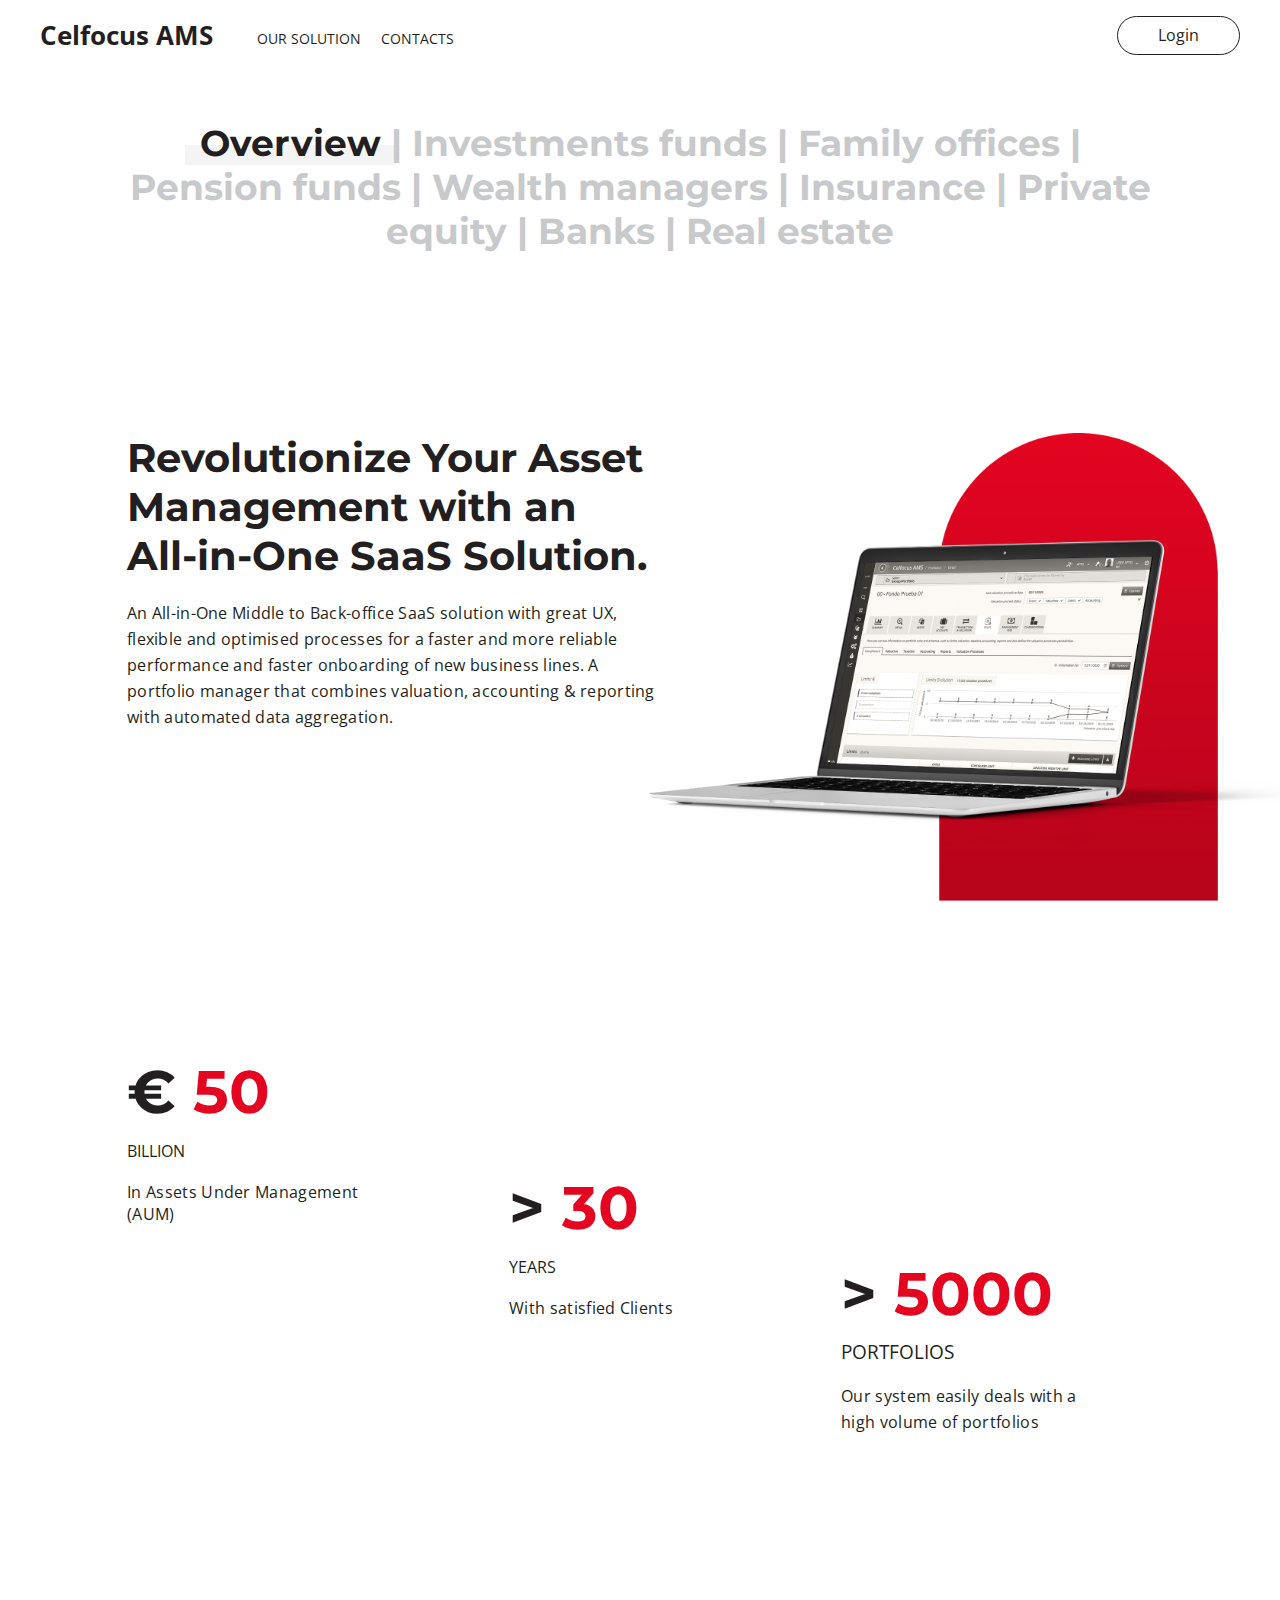
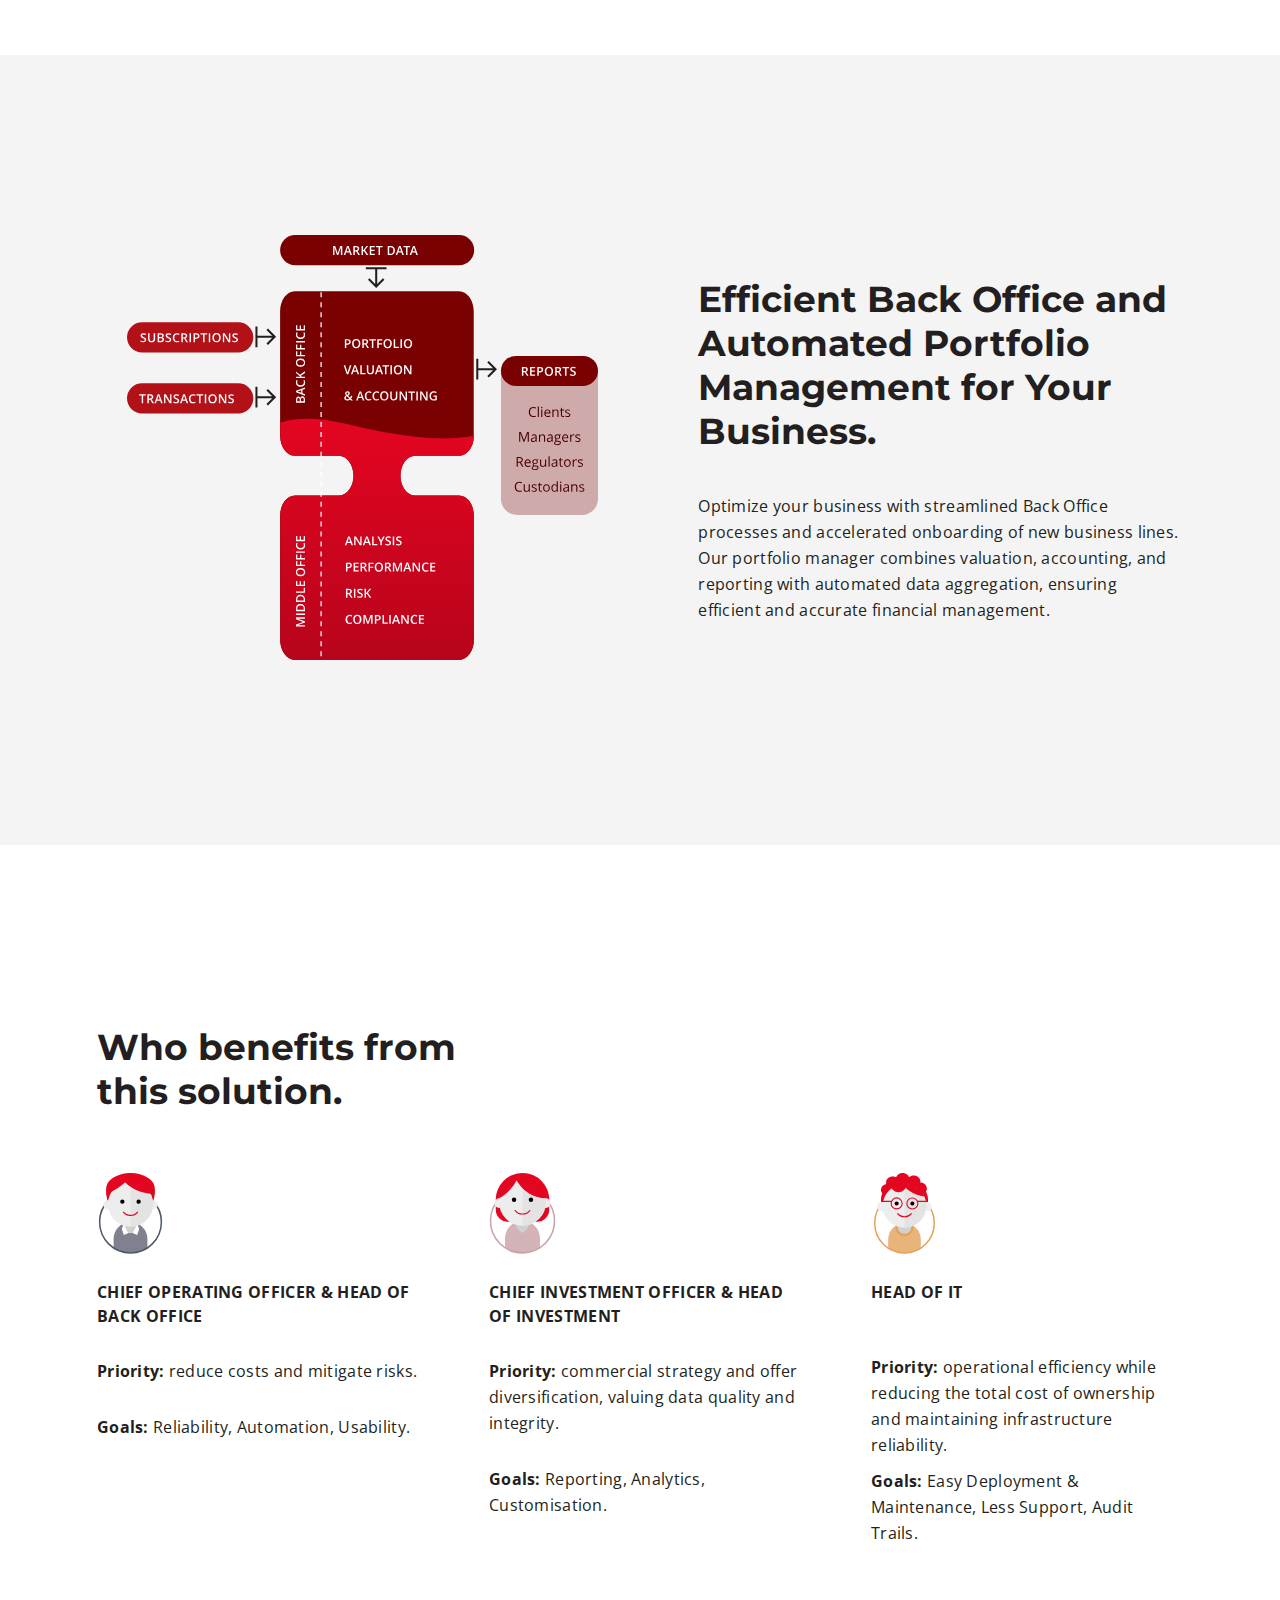
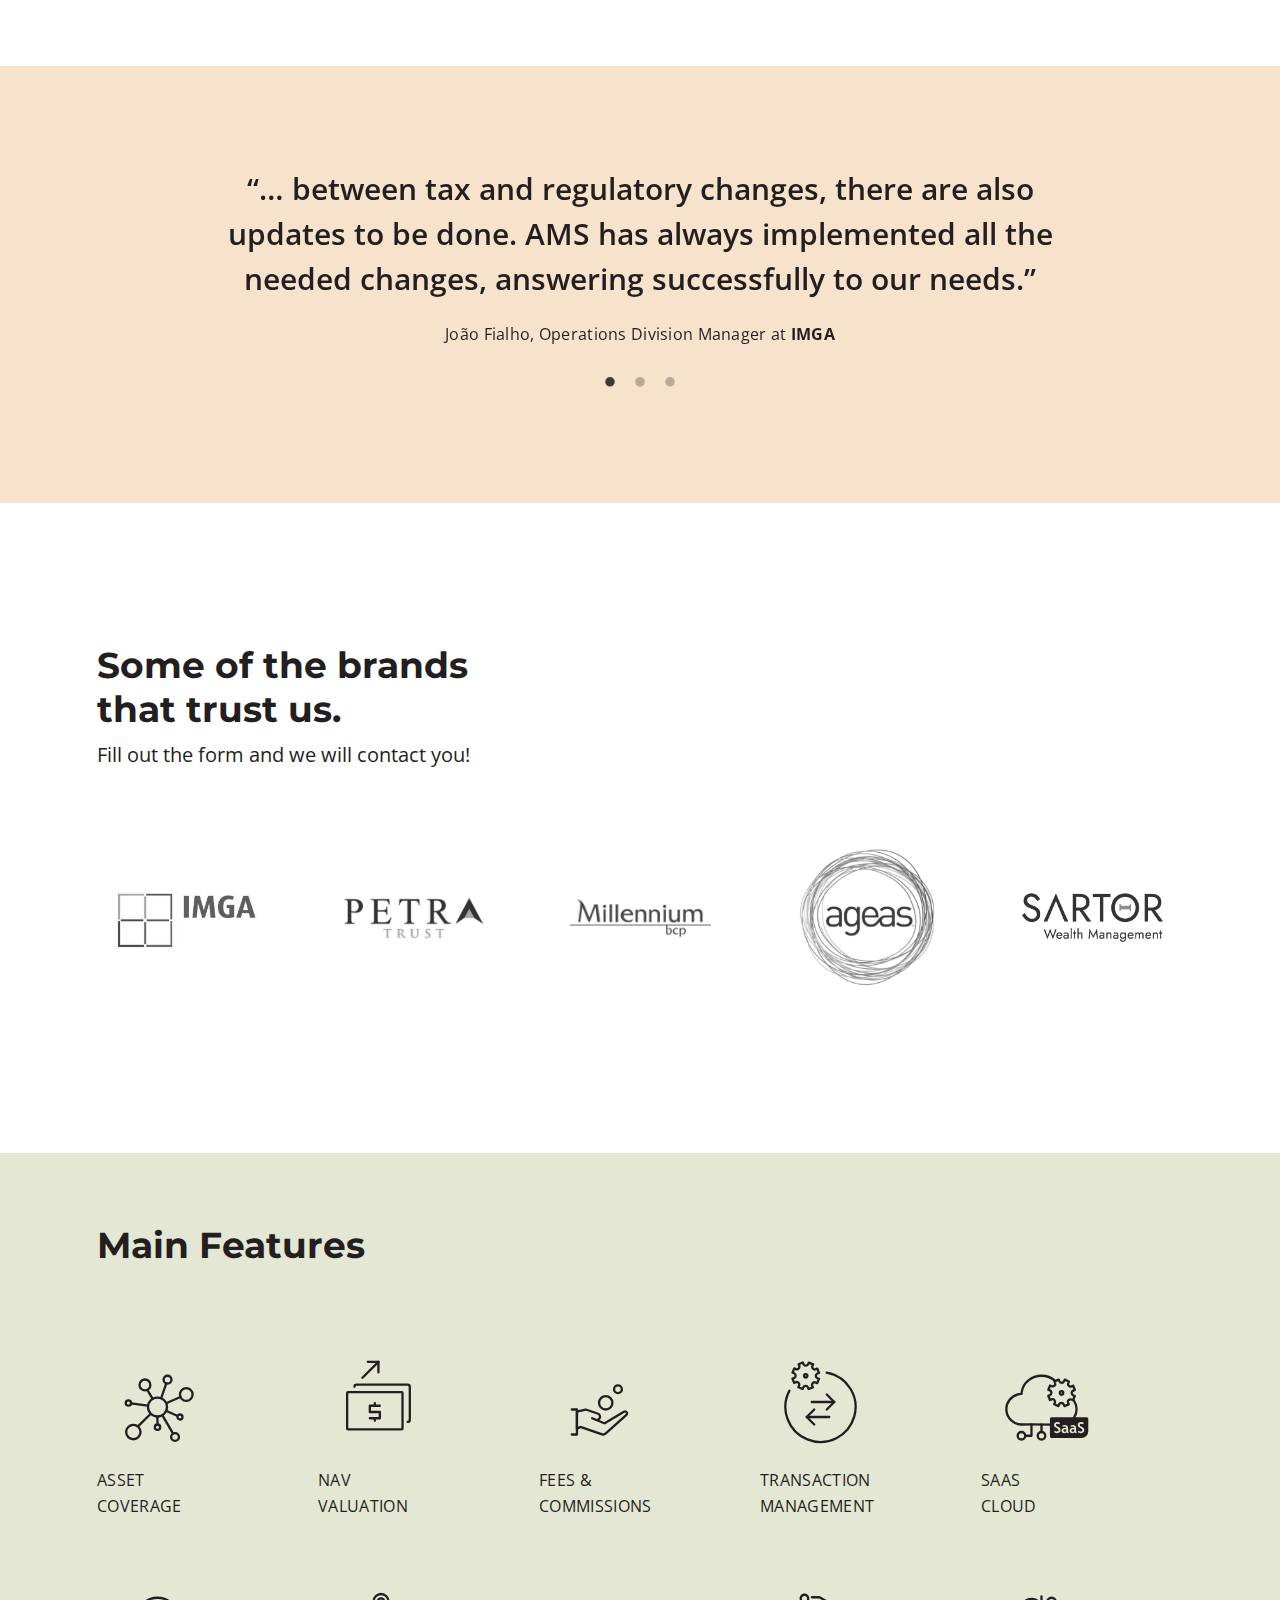
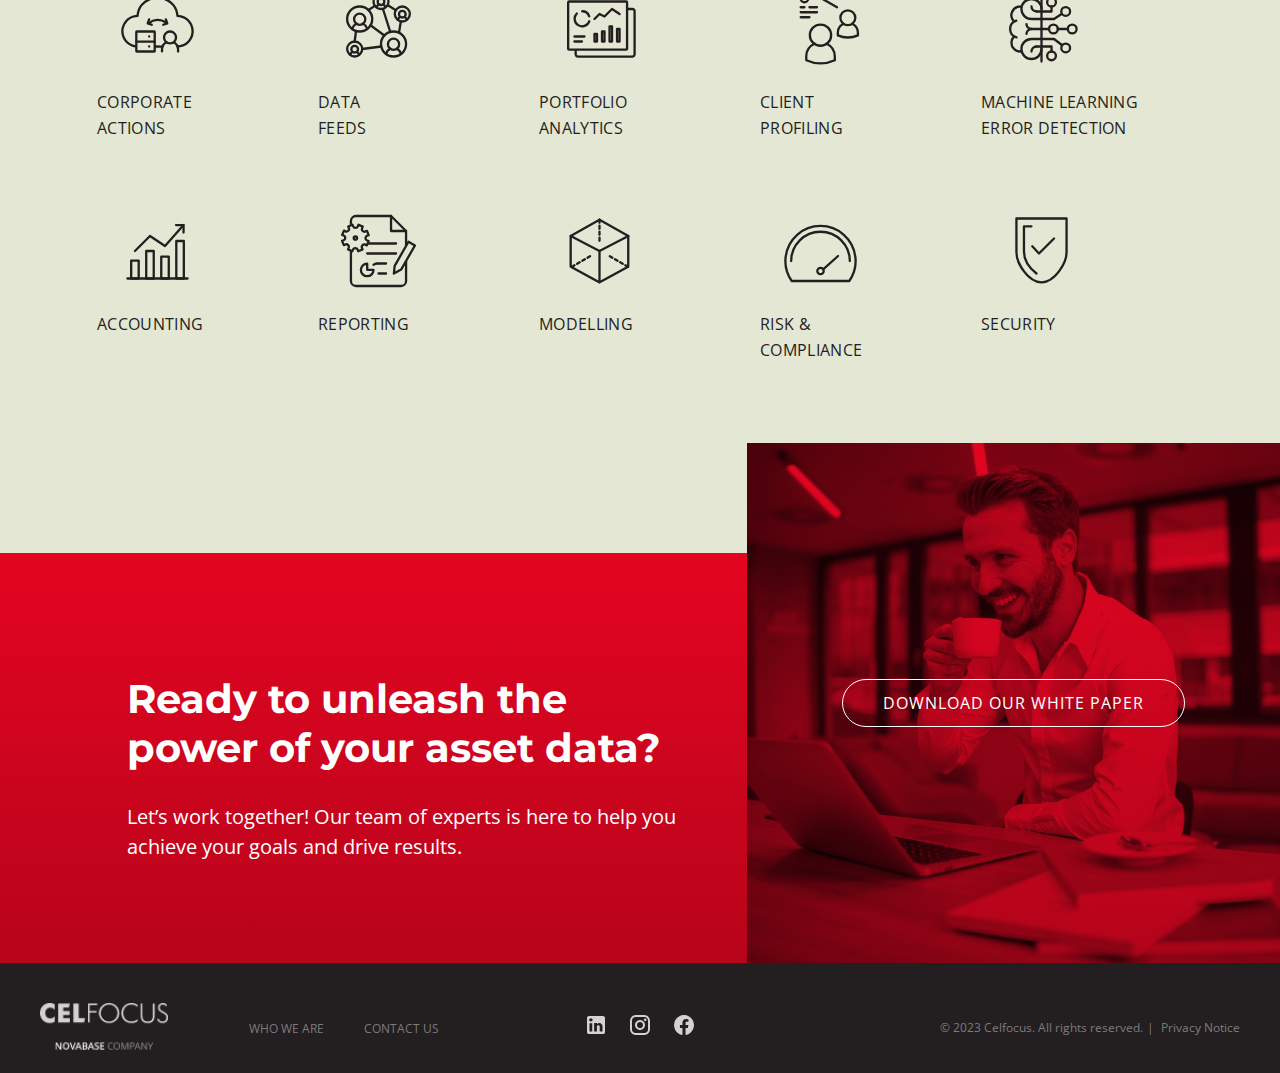
==== commit 9c88510f: "changes to the slider opinions" ====
--- a/solution.html
+++ b/solution.html
@@ -5,19 +5,23 @@
   <meta charset="UTF-8">
   <meta http-equiv="X-UA-Compatible" content="IE=edge">
   <meta name="viewport" content="width=device-width, initial-scale=1.0">
+  <link rel="stylesheet" href="/assets/styles/css/slick.css" />
+  <link rel="stylesheet" href="/assets/styles/css/slick-theme.css" />
   <link rel="stylesheet" href="/assets/styles/css/main.css">
+
   <title>Celfocus AMS</title>
 </head>
 
 <body>
-
+  <script src="./assets/scripts/jquery.min.js"></script>
+  <script src="./assets/scripts/slick.min.js"></script>
   <header class="header">
     <section class="flex flex__justify--space-between flex__align--center">
-      <a href="#" class="header--brand">Celfocus AMS</a>
+      <a href="/index.html" class="header--brand">Celfocus AMS</a>
       <nav class="header--navbar">
         <ul class="flex">
-          <li><a href="#">Our solution</a></li>
-          <li><a href="#">Contacts</a></li>
+          <li><a href="/solution.html">Our solution</a></li>
+          <li><a href="#contacts">Contacts</a></li>
         </ul>
       </nav>
       <div class="header--right-content">
@@ -47,13 +51,13 @@
   <section class="solution-intro section--min-height p-bottom--140-lg p-top--50 p-bottom--10">
     <div class="flex flex--column flex__justify--space-between">
       <h2 class="text-color--light  text-align--center heading heading--h3 p-x--30  m-bottom--140-lg">
-        <span class="text-color--primary">Overview </span>
+        <span class="text-color--primary text--background">Overview </span>
         | Investments funds | Family offices | Pension funds | Wealth managers | Insurance | Private equity | Banks |
         Real
         estate
       </h2>
       <div class="solution-intro__flex-container p-left--30 p-left--0-xl grid flex flex--column-reverse">
-        <div class="grid__col--md-5">
+        <div class="grid__col--md-6">
           <h2 class="heading heading--h2 text-align--left p-top--40">
             Revolutionize Your Asset Management with an All-in-One SaaS Solution.
           </h2>
@@ -64,7 +68,7 @@
             valuation, accounting & reporting with automated data aggregation.
           </p>
         </div>
-        <div class="solution-intro--image grid__col--md-7 m-top--40">
+        <div class="solution-intro--image grid__col--md-6 m-top--40">
           <img class="image" src="./assets/images/img-footer-pc2.png" alt="">
         </div>
       </div>
@@ -183,14 +187,26 @@
 
   </section>
   <section class="solution-opinions">
-    <div class="p-x--30 p-x--90-lg text-align--center p-top--100 p-bottom--100">
-      <h2 class="p-bottom--20 text-subtitle--1 letter-spacing--0">
-        “… between tax and regulatory changes, there are also updates to be done. AMS has always implemented all the
-        needed changes, answering successfully to our needs.”
-      </h2>
-      <p class="text text-body--2 letter-spacing--028 p-x--20">
-        João Fialho, Operations Division Manager at <strong>IMGA</strong>
-      </p>
+    <div class="p-x--30 p-x--90-lg text-align--center p-top--100 p-bottom--100 slider-test">
+      <div>
+        <h2 class="p-bottom--20 text-subtitle--1 letter-spacing--0">
+          “… between tax and regulatory changes, there are also updates to be done. AMS has always implemented all the
+          needed changes, answering successfully to our needs.”
+        </h2>
+        <p class="text text-body--2 letter-spacing--028 p-x--20">
+          João Fialho, Operations Division Manager at <strong>IMGA</strong>
+        </p>
+      </div>
+      <div>
+        Lorem ipsum dolor sit amet consectetur adipisicing elit. Doloremque quia, unde illum sed expedita accusantium
+        aliquam nihil. Inventore quia, magnam sunt deserunt maxime obcaecati delectus tempora itaque ipsam numquam
+        quaerat.
+      </div>
+      <div>
+        Lorem ipsum dolor sit amet consectetur adipisicing elit. Doloremque quia, unde illum sed expedita accusantium
+        aliquam nihil. Inventore quia, magnam sunt deserunt maxime obcaecati delectus tempora itaque ipsam numquam
+        quaerat.
+      </div>
     </div>
   </section>
   <section class="solution-brands p-x--30 p-x--0-xl p-y--90 p-y--140-lg">
@@ -314,7 +330,7 @@
     </div>
 
   </section>
-  <footer class="footer grid">
+  <footer id="contacts" class="footer grid">
     <div class="footer--info grid__col--12 grid__col--md-5">
       <a href="#" class="footer--info-brand">
         <img src="./assets/images/celfocus-NB-logo.png" class="" alt="celfocus logo" />
@@ -338,4 +354,15 @@
       </p>
     </div>
   </footer>
+
+  <script type="text/javascript">
+    $('.slider-test').slick({
+      infinite: true,
+      autoplay: true,
+      arrows: false,
+      dots: true,
+      slidesToShow: 1,
+      slidesToScroll: 1
+    });
+  </script>
 </body>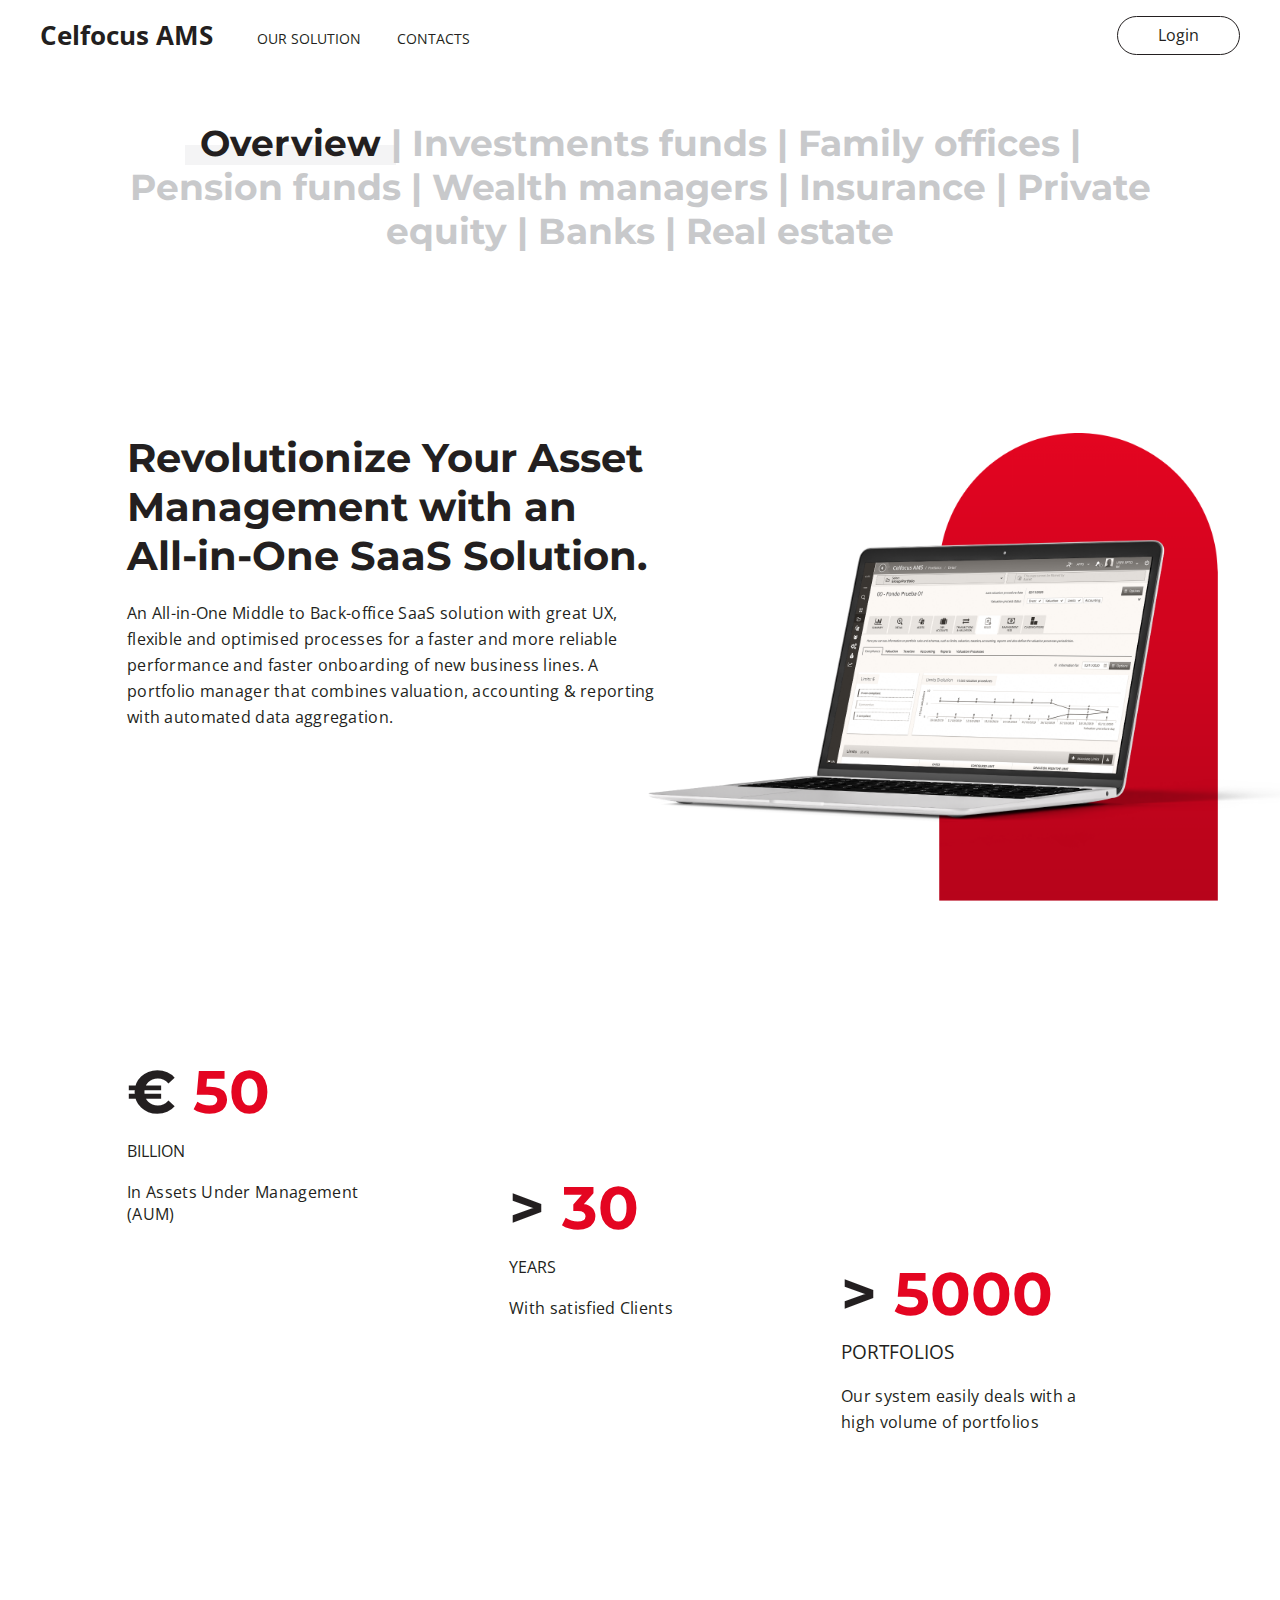
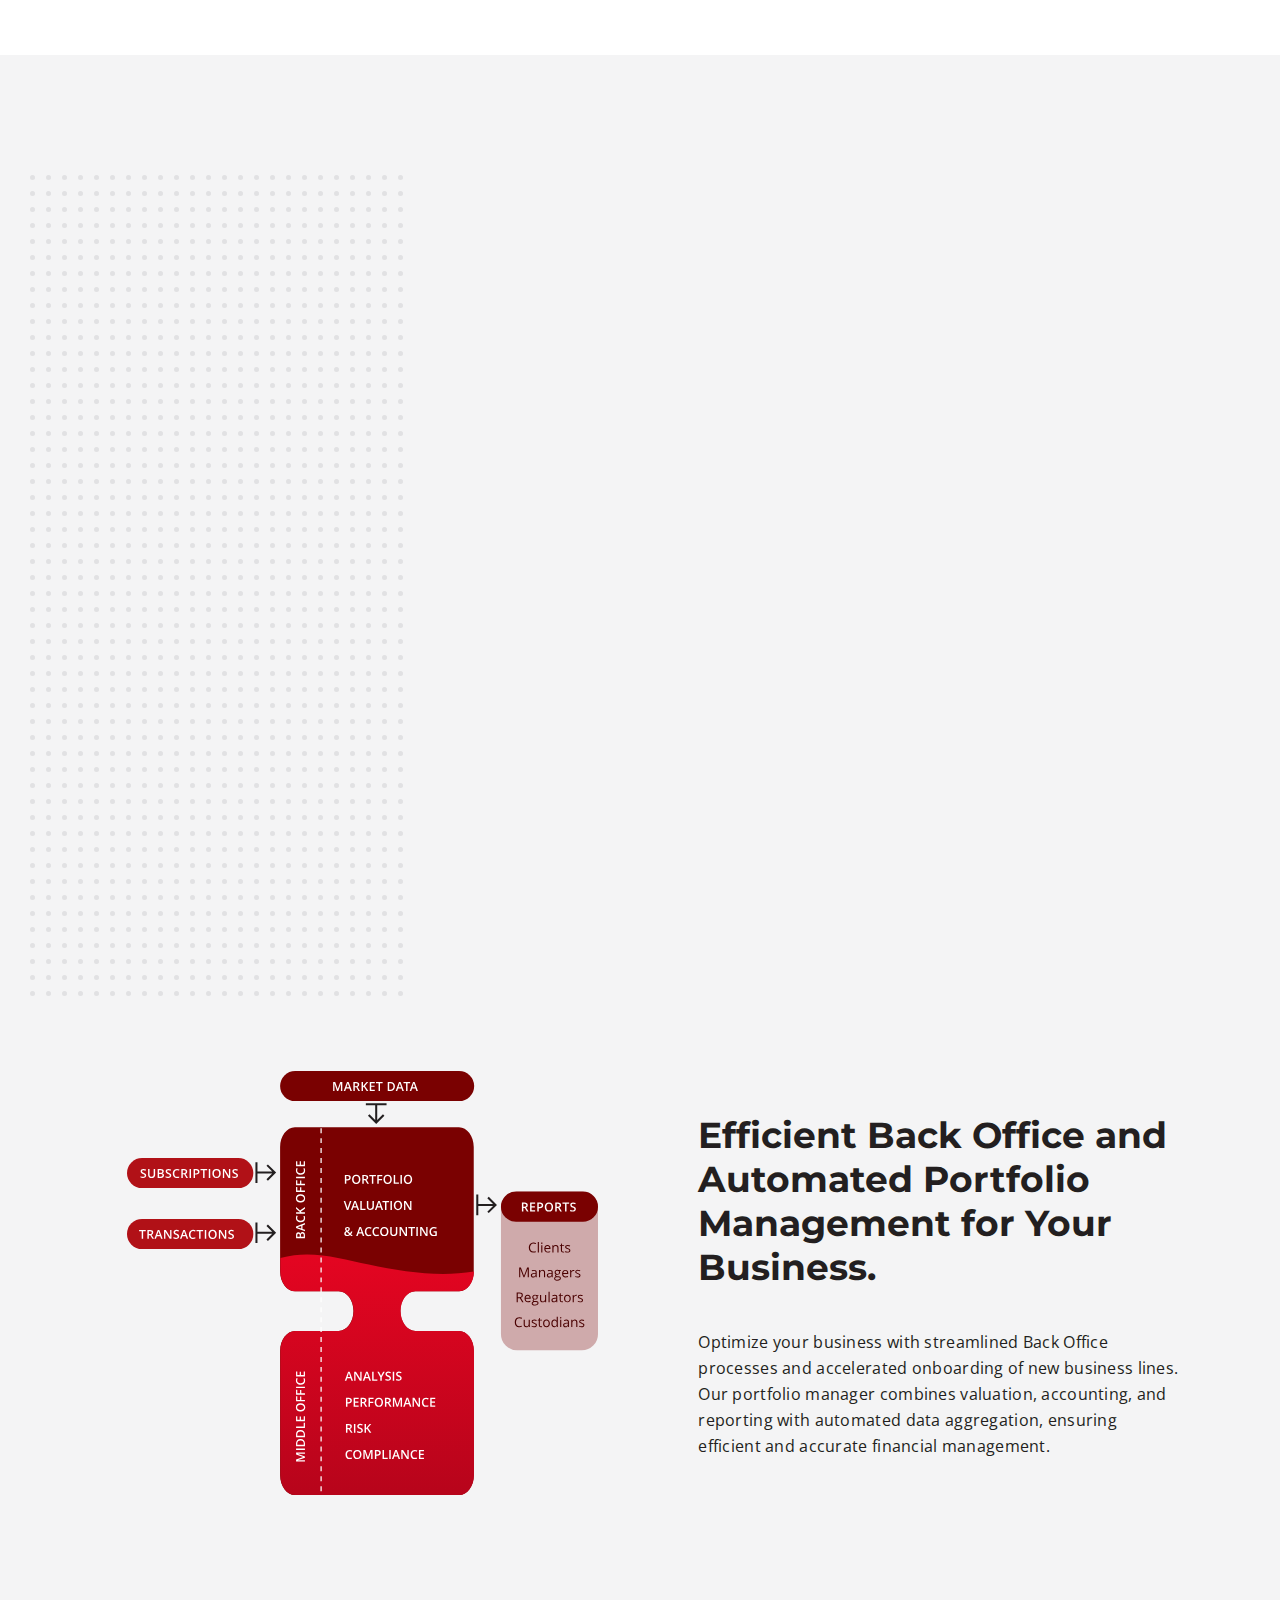
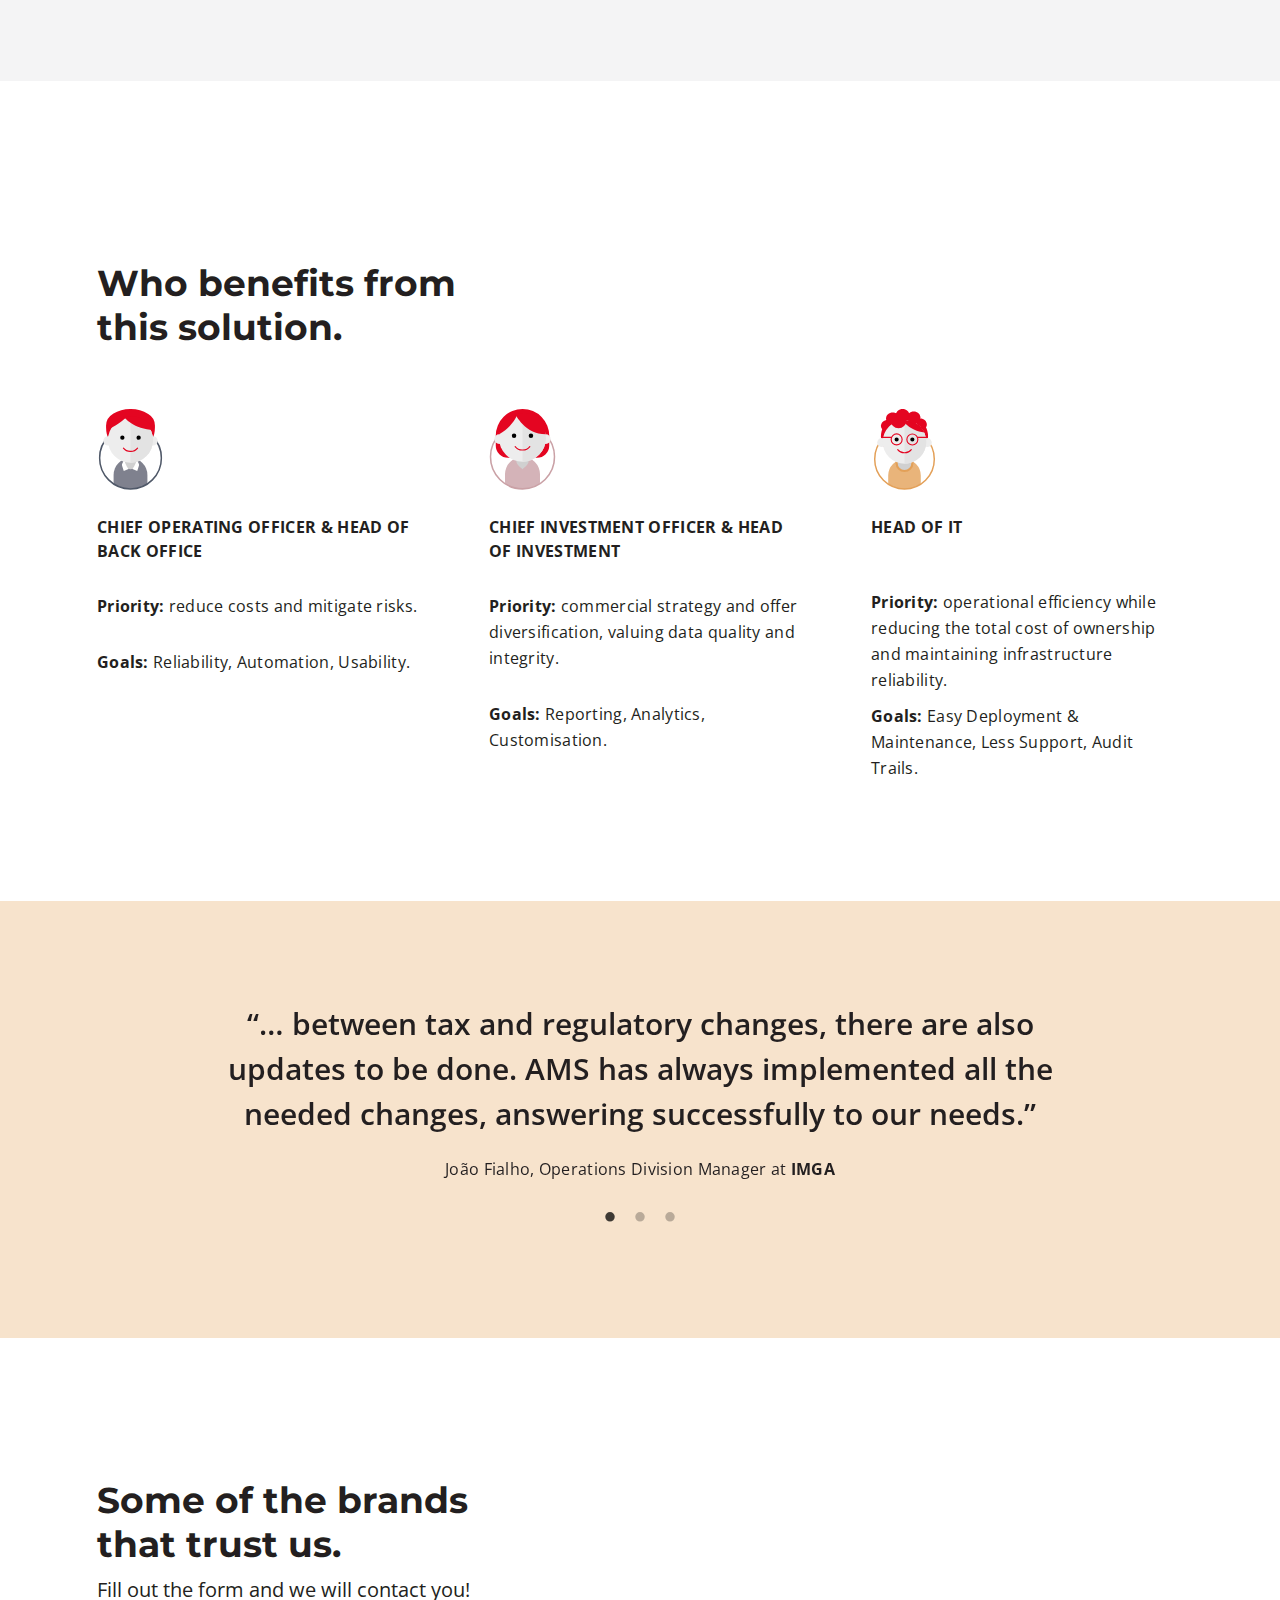
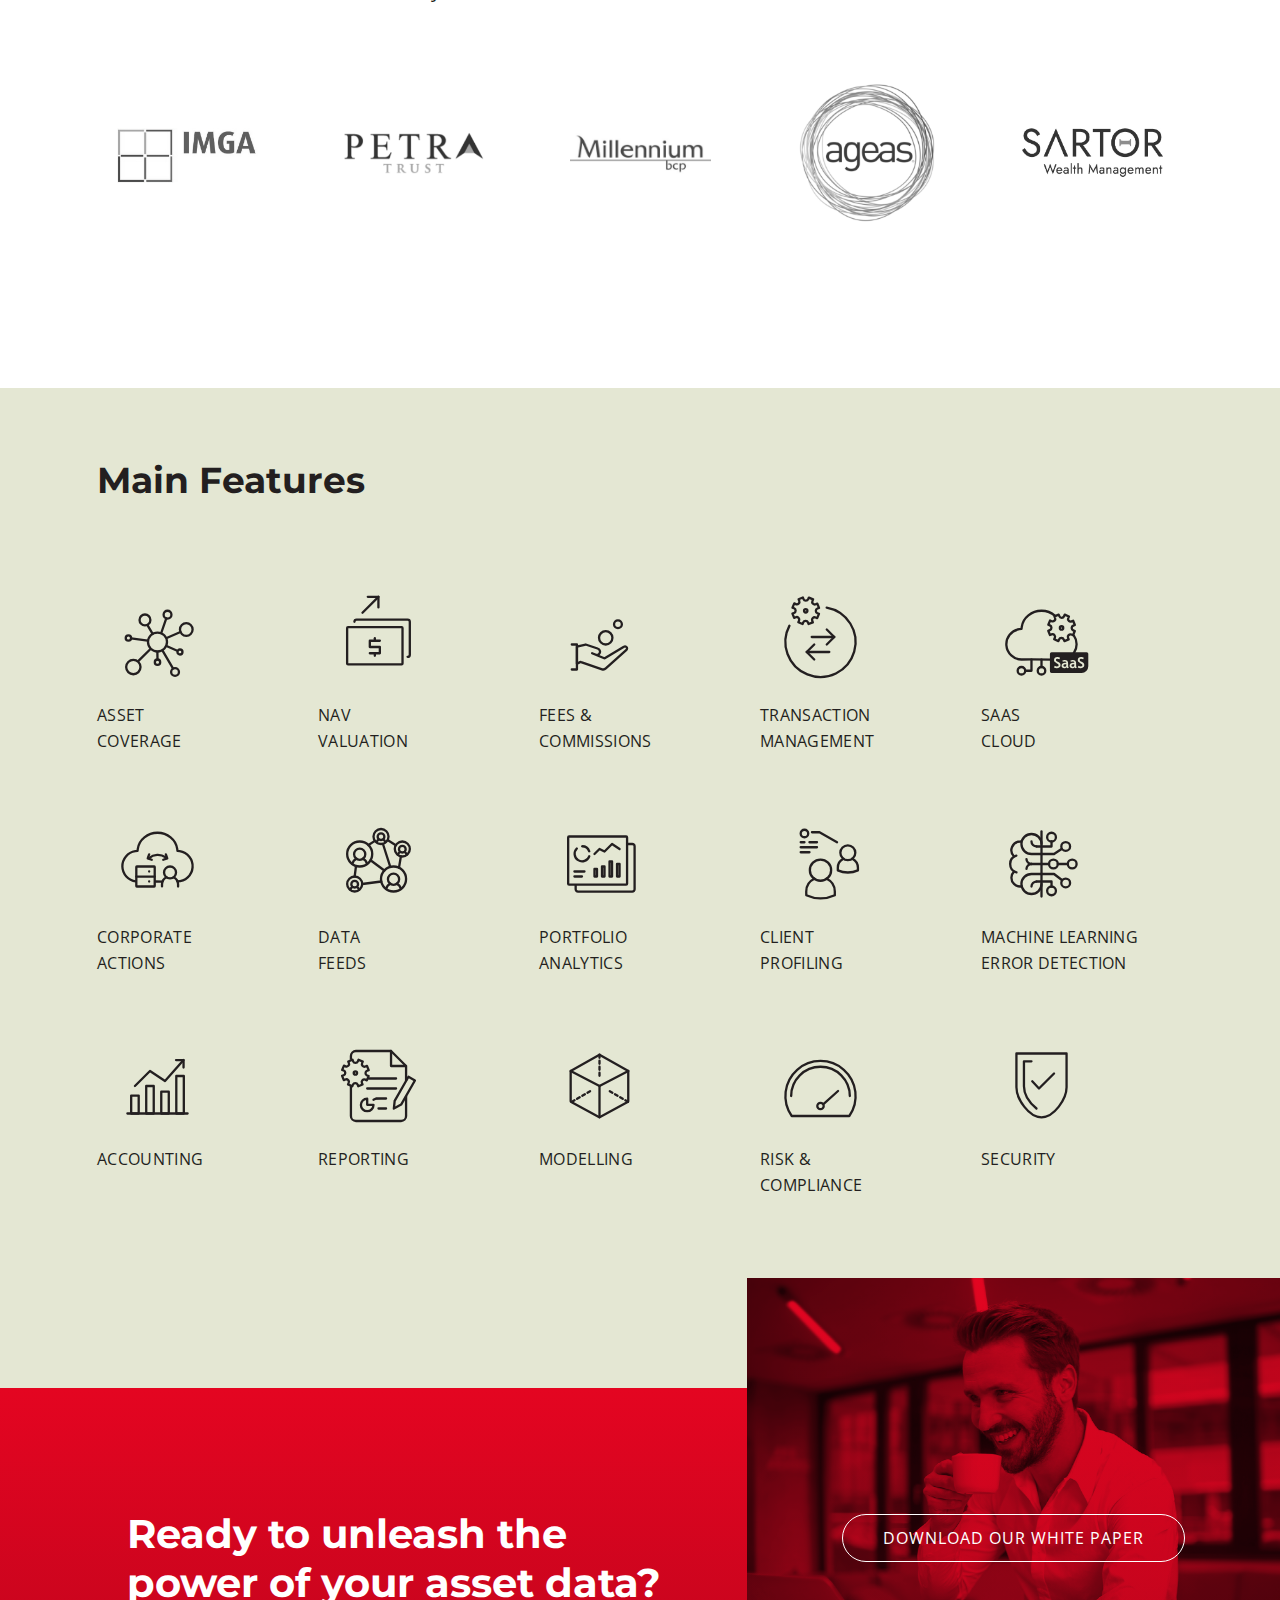
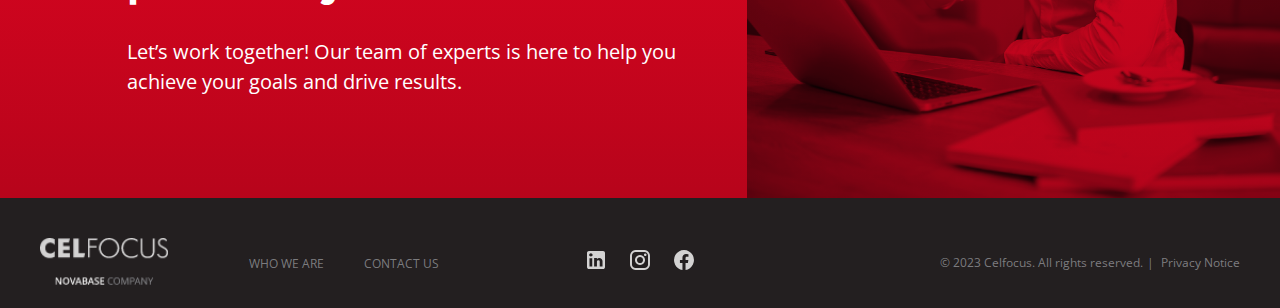
==== commit cb87aa50: "working on header shadow" ====
--- a/solution.html
+++ b/solution.html
@@ -16,11 +16,11 @@
   <script src="./assets/scripts/jquery.min.js"></script>
   <script src="./assets/scripts/slick.min.js"></script>
   <header class="header">
-    <section class="flex flex__justify--space-between flex__align--center">
+    <section class="flex flex__justify--space-between flex__align--center add-shadow">
       <a href="/index.html" class="header--brand">Celfocus AMS</a>
       <nav class="header--navbar">
         <ul class="flex">
-          <li><a href="/solution.html">Our solution</a></li>
+          <li><a href="/solution.html" class="m-right--16">Our solution</a></li>
           <li><a href="#contacts">Contacts</a></li>
         </ul>
       </nav>
@@ -106,6 +106,7 @@
       </div>
   </section>
   <section class="solution-back-office p-x--30 p-top--120-lg p-bottom--120-lg p-x--0-xl ">
+    <img src="./assets/svg/background-dot.svg" alt="">
     <div class="solution-back-office__container flex flex--column flex__justify--space-evenly p-y--60 ">
       <div class="solution-back-office__container-image p-left--30-lg">
         <img class="" src="./assets/svg/graphic.svg" alt="">
@@ -189,7 +190,7 @@
   <section class="solution-opinions">
     <div class="p-x--30 p-x--90-lg text-align--center p-top--100 p-bottom--100 slider-test">
       <div>
-        <h2 class="p-bottom--20 text-subtitle--1 letter-spacing--0">
+        <h2 class="m-bottom--20 text-subtitle--1 letter-spacing--0">
           “… between tax and regulatory changes, there are also updates to be done. AMS has always implemented all the
           needed changes, answering successfully to our needs.”
         </h2>
@@ -198,14 +199,22 @@
         </p>
       </div>
       <div>
-        Lorem ipsum dolor sit amet consectetur adipisicing elit. Doloremque quia, unde illum sed expedita accusantium
-        aliquam nihil. Inventore quia, magnam sunt deserunt maxime obcaecati delectus tempora itaque ipsam numquam
-        quaerat.
+        <h2 class="m-bottom--20 text-subtitle--1 letter-spacing--0">
+          “So far as a valuation software has been an extremely positive one. The advantage is that we have more time to
+          focus on portfolio management decisions”
+        </h2>
+        <p class="text text-body--2 letter-spacing--028 p-x--20">
+          Chris Hammond, Deputy Managing Director at <strong>Petra Trust’s</strong>
+        </p>
       </div>
       <div>
-        Lorem ipsum dolor sit amet consectetur adipisicing elit. Doloremque quia, unde illum sed expedita accusantium
-        aliquam nihil. Inventore quia, magnam sunt deserunt maxime obcaecati delectus tempora itaque ipsam numquam
-        quaerat.
+        <h2 class="m-bottom--20 text-subtitle--1 letter-spacing--0">
+          “The team has been really helpful, guiding us through questions that naturally arise when putting hands on the
+          job and providing quick and easy explanations.”
+        </h2>
+        <p class="text text-body--2 letter-spacing--028 p-x--20">
+          Virgínia de Figueiredo, Operations/Back Office Supervisor at <strong>Hemera Capital Partners</strong>
+        </p>
       </div>
     </div>
   </section>
@@ -365,4 +374,14 @@
       slidesToScroll: 1
     });
   </script>
+  <script type="text/javascript">
+    window.addEventListener('scroll', (e) => {
+      const nav = document.querySelector('.header');
+      if (window.pageYOffset > 0) {
+        nav.classList.add("add-shadow");
+      } else {
+        nav.classList.remove("add-shadow");
+      }
+    });
+  </script>
 </body>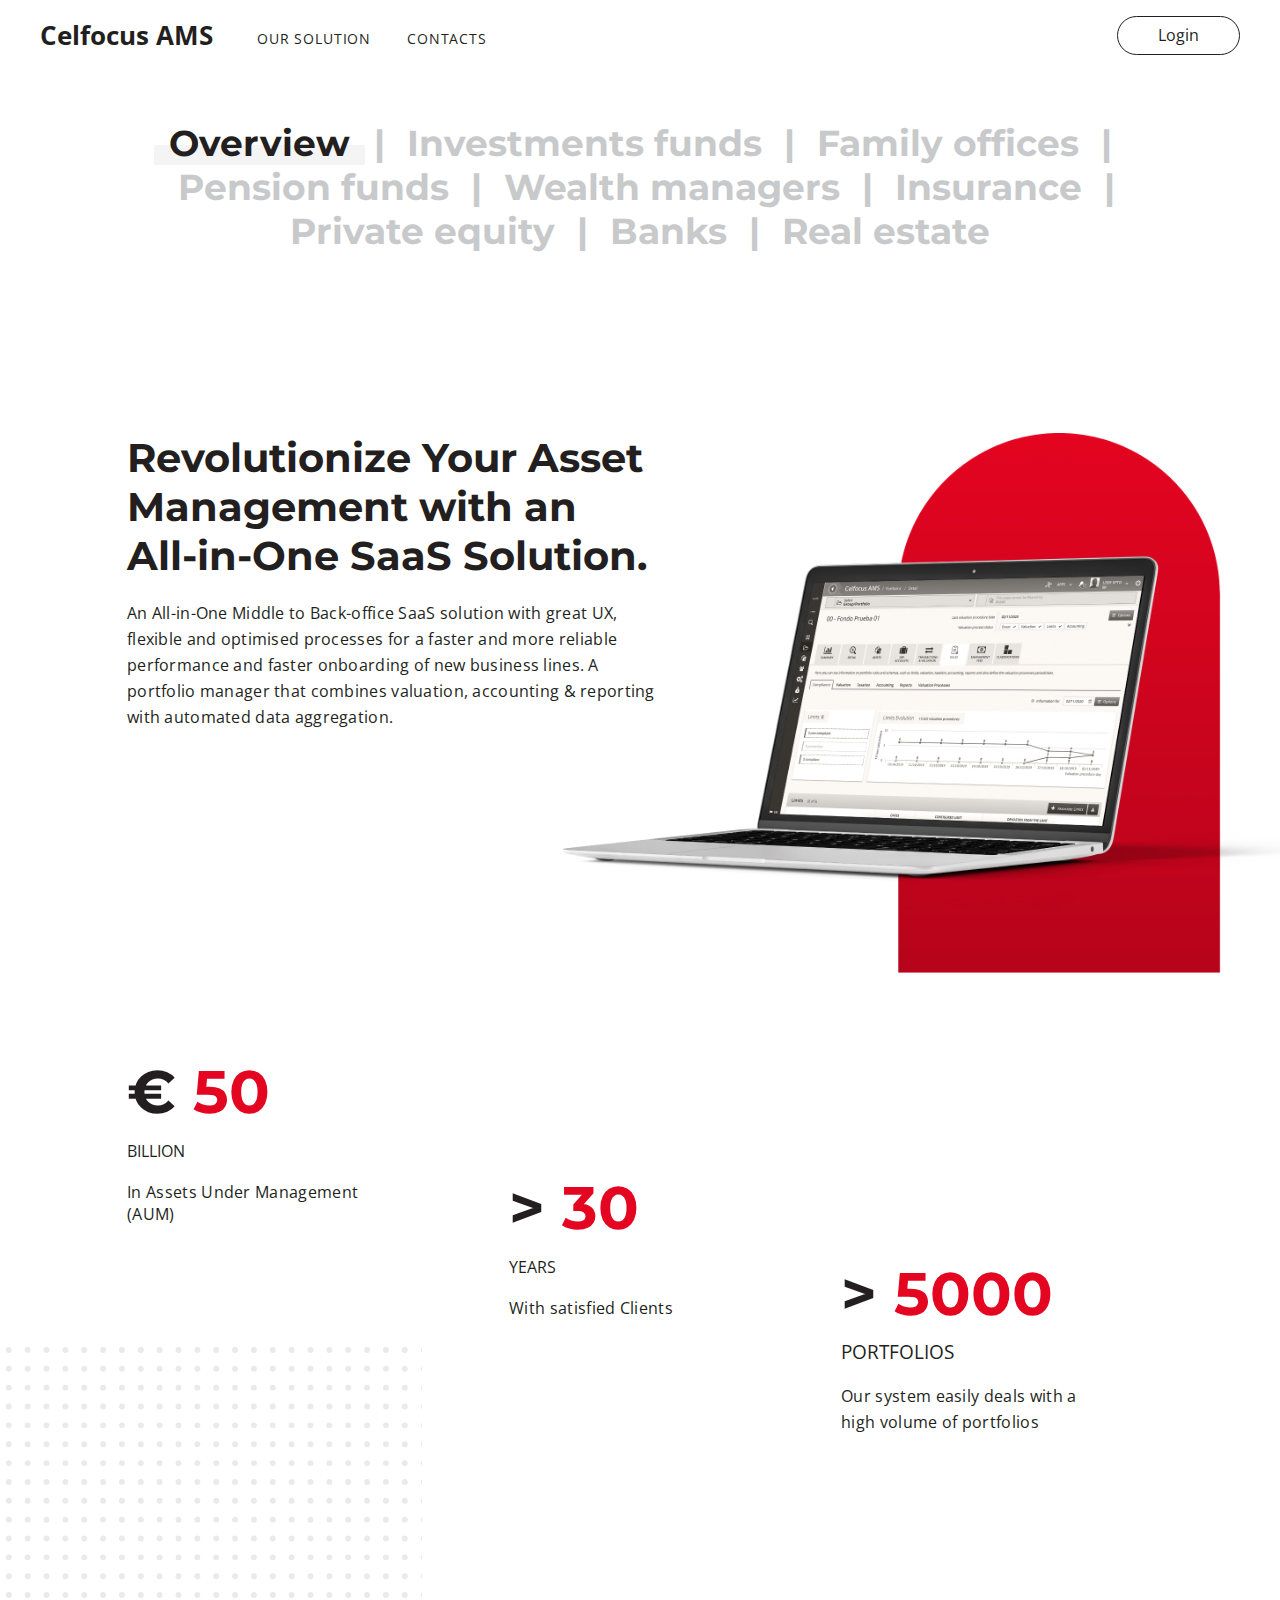
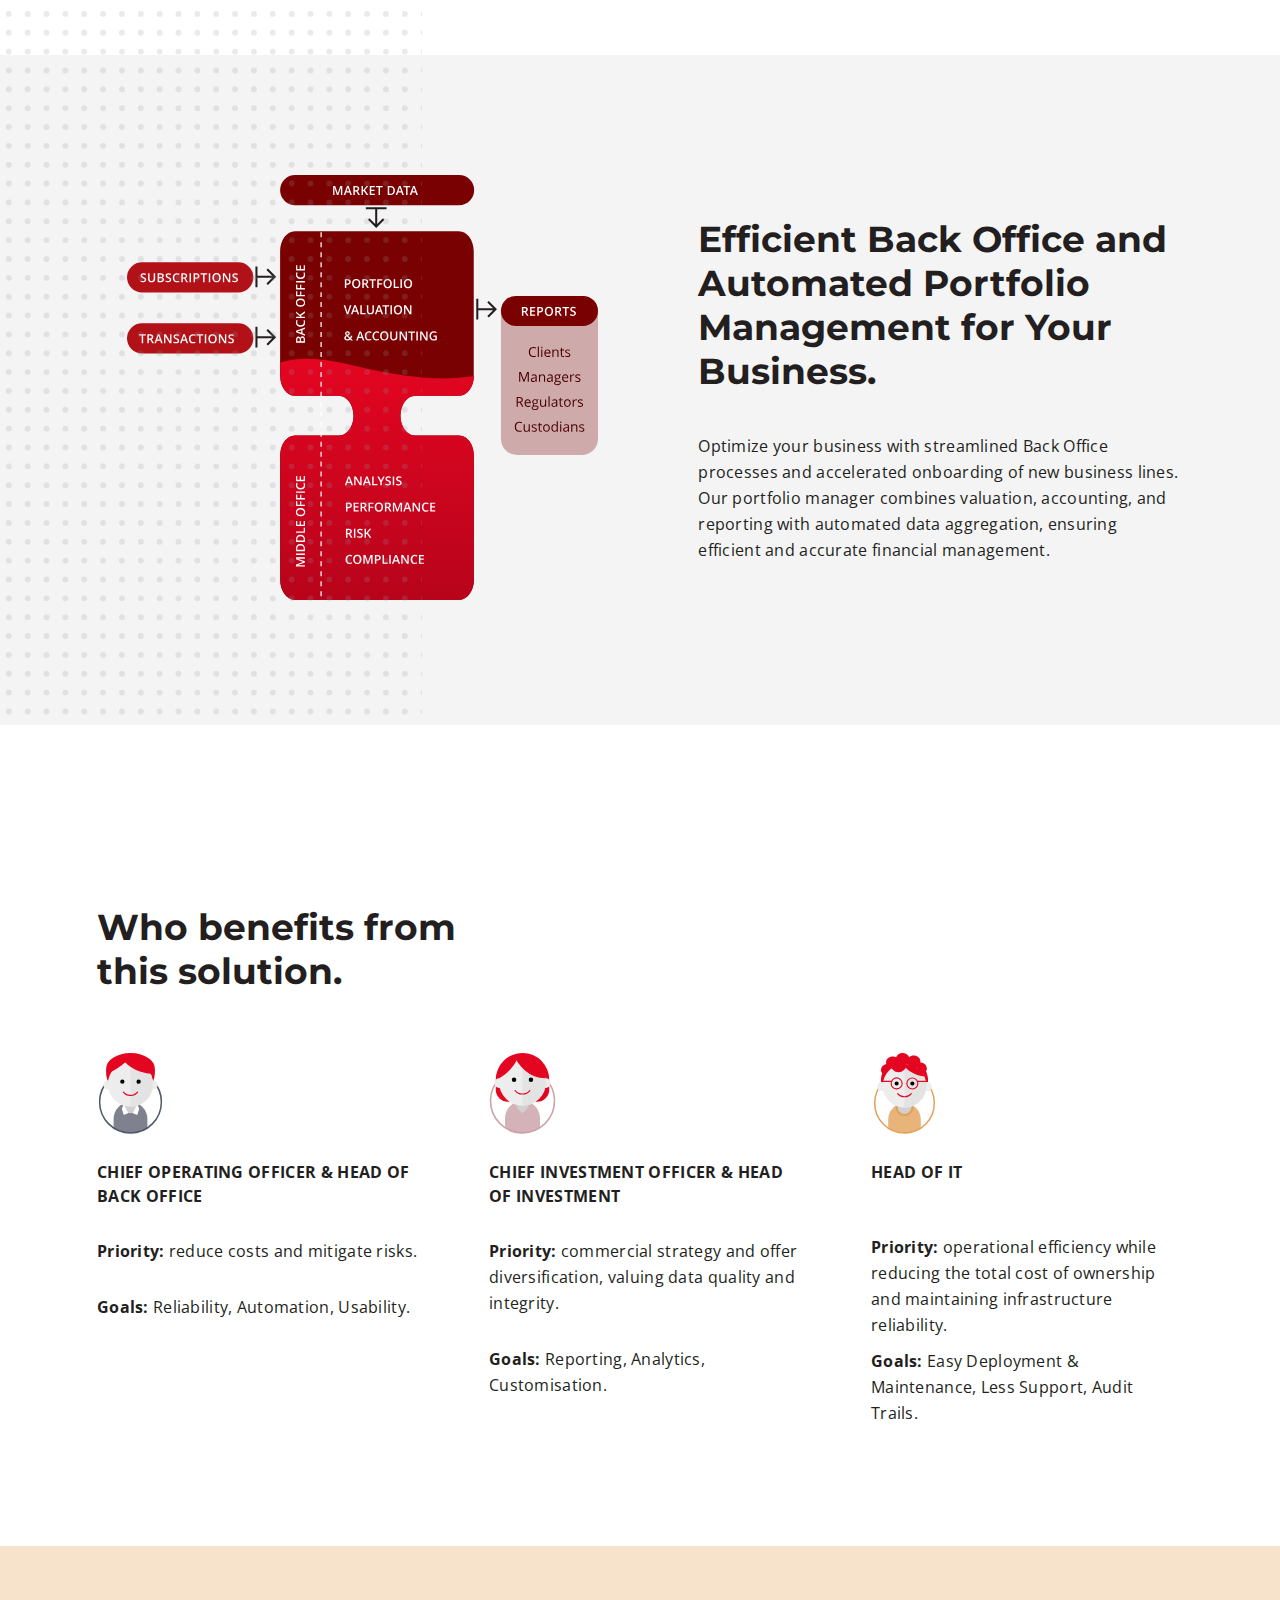
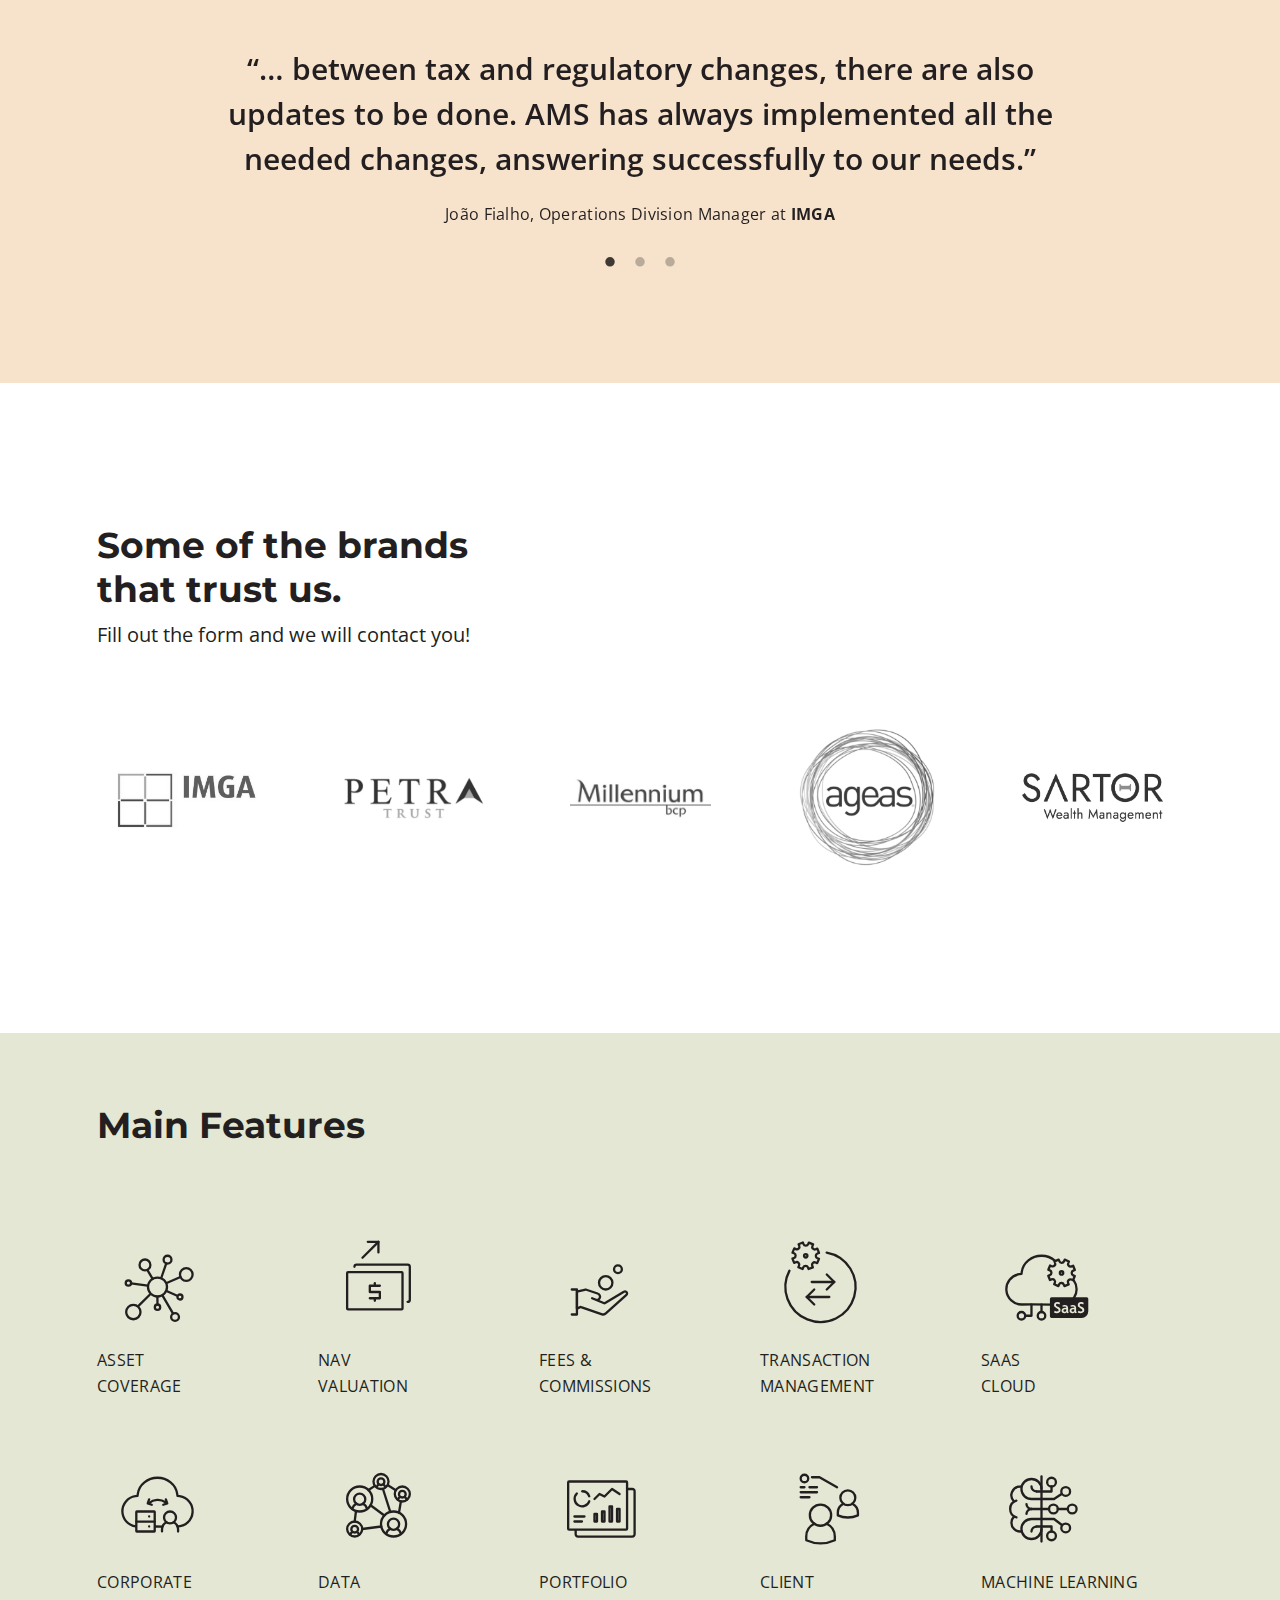
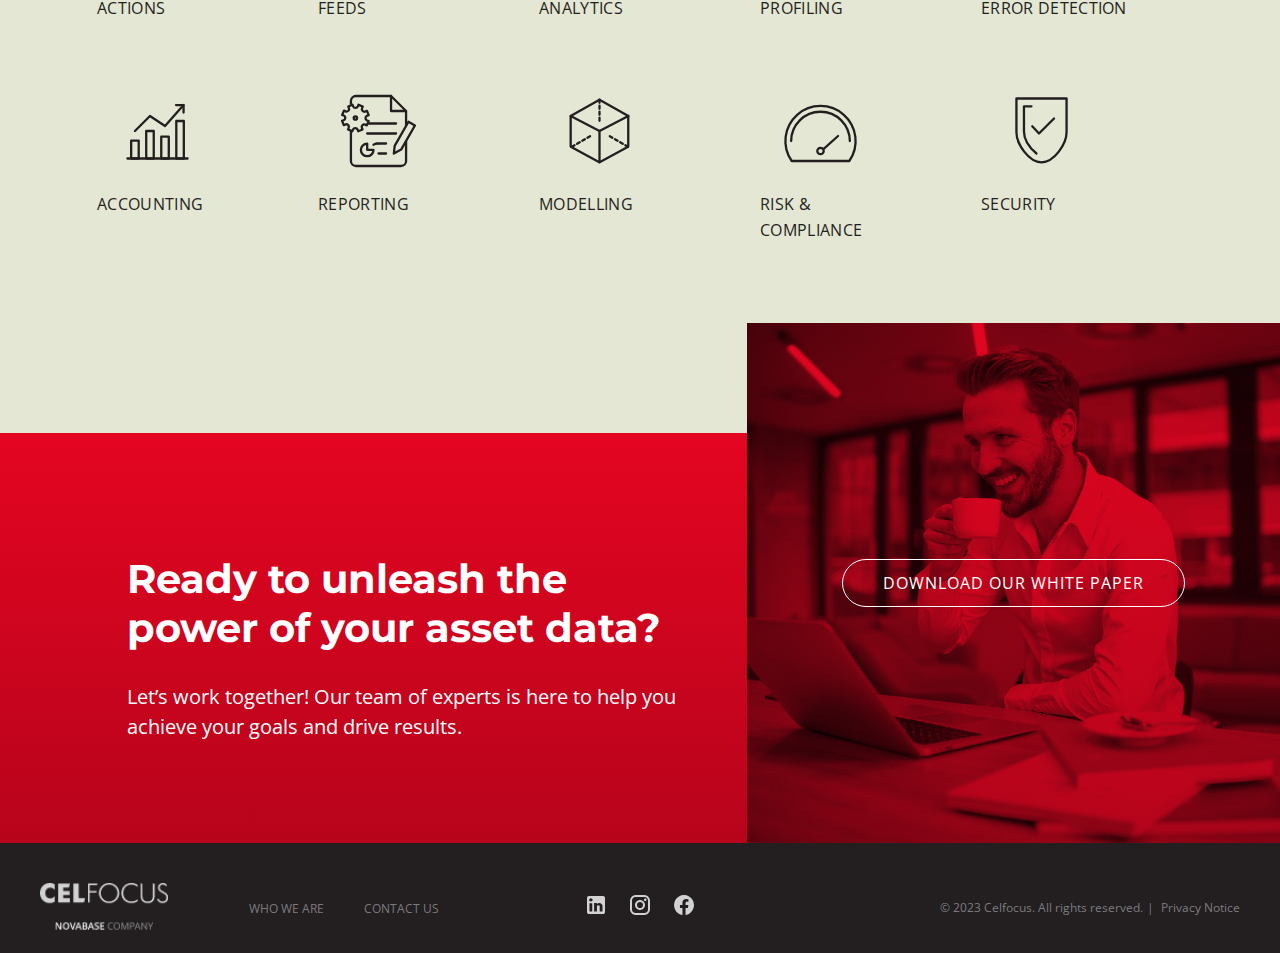
==== commit e97d31b0: "header shadow resolved" ====
--- a/solution.html
+++ b/solution.html
@@ -16,7 +16,7 @@
   <script src="./assets/scripts/jquery.min.js"></script>
   <script src="./assets/scripts/slick.min.js"></script>
   <header class="header">
-    <section class="flex flex__justify--space-between flex__align--center add-shadow">
+    <section class="flex flex__justify--space-between flex__align--center">
       <a href="/index.html" class="header--brand">Celfocus AMS</a>
       <nav class="header--navbar">
         <ul class="flex">
@@ -29,32 +29,15 @@
       </div>
     </section>
   </header>
-
-  <!-- <header class="header">
-    <nav class="navbar flex p-x--30 p-x--40-lg flex__align--center">
-      <a href="#" class="navbar-celfocus">Celfocus AMS</a>
-      <div id="nav-links" class="navbar-links flex flex__justify--space-between flex__align--center">
-        <div class="navbar-links__contacts m-left--60-lg">
-          <a href="#" class="m-right--30-lg">OUR SOLUTION</a>
-          <a href="#">CONTACTS</a>
-        </div>
-        <div class="nav-language flex">
-          <div>
-            <img src="" alt="">
-            <span>English</span>
-          </div>
-          <button type="button" onclick="alert('hello')">LOGIN</button>
-        </div>
-      </div>
-    </nav>
-  </header> -->
   <section class="solution-intro section--min-height p-bottom--140-lg p-top--50 p-bottom--10">
     <div class="flex flex--column flex__justify--space-between">
       <h2 class="text-color--light  text-align--center heading heading--h3 p-x--30  m-bottom--140-lg">
-        <span class="text-color--primary text--background">Overview </span>
-        | Investments funds | Family offices | Pension funds | Wealth managers | Insurance | Private equity | Banks |
-        Real
-        estate
+        <span class="text-color--primary text--background m-right--14-lg">Overview </span>
+        | <span class="m-x--12-lg">Investments funds</span> | <span class="m-x--12-lg">Family offices</span> |
+        <span class="m-x--12-lg">Pension funds</span> |
+        <span class="m-x--12-lg">Wealth
+          managers</span> | <span class="m-x--12-lg">Insurance</span> | <span class="m-x--12-lg">Private equity</span>
+        | <span class="m-x--12-lg">Banks</span> | <span class="m-x--12-lg">Real estate</span>
       </h2>
       <div class="solution-intro__flex-container p-left--30 p-left--0-xl grid flex flex--column-reverse">
         <div class="grid__col--md-6">
@@ -105,9 +88,11 @@
         </div>
       </div>
   </section>
-  <section class="solution-back-office p-x--30 p-top--120-lg p-bottom--120-lg p-x--0-xl ">
-    <img src="./assets/svg/background-dot.svg" alt="">
-    <div class="solution-back-office__container flex flex--column flex__justify--space-evenly p-y--60 ">
+  <section class="solution-back-office p-x--30 p-y--60 p-y--120-lg p-x--0-xl position__relative">
+    <div class="solution-back-office__background">
+      <img src="./assets/svg/background-dot.svg" alt="">
+    </div>
+    <div class="solution-back-office__container flex flex--column flex__justify--space-evenly ">
       <div class="solution-back-office__container-image p-left--30-lg">
         <img class="" src="./assets/svg/graphic.svg" alt="">
       </div>
@@ -373,14 +358,13 @@
       slidesToShow: 1,
       slidesToScroll: 1
     });
-  </script>
-  <script type="text/javascript">
+
     window.addEventListener('scroll', (e) => {
       const nav = document.querySelector('.header');
       if (window.pageYOffset > 0) {
-        nav.classList.add("add-shadow");
+        nav.classList.add("box-shadow--bottom");
       } else {
-        nav.classList.remove("add-shadow");
+        nav.classList.remove("box-shadow--bottom");
       }
     });
   </script>
--- a/assets/styles/css/main.css
+++ b/assets/styles/css/main.css
@@ -717,6 +717,10 @@
   border-radius: 1.5rem;
 }
 
+.box-shadow--bottom {
+  box-shadow: 0px 3px 6px rgba(0, 0, 0, 0.1607843137);
+}
+
 .flex__align--start {
   align-items: flex-start;
 }
@@ -1727,6 +1731,82 @@
 
 body[dir=rtl] .p-left--12 {
   padding-right: 0.75rem !important;
+}
+
+.m-x--14 {
+  margin-left: 0.875rem !important;
+  margin-right: 0.875rem !important;
+}
+
+.m-y--14 {
+  margin-top: 0.875rem !important;
+  margin-bottom: 0.875rem !important;
+}
+
+.m--14 {
+  margin: 0.875rem !important;
+}
+
+.m-top--14 {
+  margin-top: 0.875rem !important;
+}
+
+.m-bottom--14 {
+  margin-bottom: 0.875rem !important;
+}
+
+body:not([dir=rtl]) .m-right--14 {
+  margin-right: 0.875rem !important;
+}
+
+body[dir=rtl] .m-right--14 {
+  margin-left: 0.875rem !important;
+}
+
+body:not([dir=rtl]) .m-left--14 {
+  margin-left: 0.875rem !important;
+}
+
+body[dir=rtl] .m-left--14 {
+  margin-right: 0.875rem !important;
+}
+
+.p-x--14 {
+  padding-left: 0.875rem !important;
+  padding-right: 0.875rem !important;
+}
+
+.p-y--14 {
+  padding-top: 0.875rem !important;
+  padding-bottom: 0.875rem !important;
+}
+
+.p--14 {
+  padding: 0.875rem !important;
+}
+
+.p-top--14 {
+  padding-top: 0.875rem !important;
+}
+
+.p-bottom--14 {
+  padding-bottom: 0.875rem !important;
+}
+
+body:not([dir=rtl]) .p-right--14 {
+  padding-right: 0.875rem !important;
+}
+
+body[dir=rtl] .p-right--14 {
+  padding-left: 0.875rem !important;
+}
+
+body:not([dir=rtl]) .p-left--14 {
+  padding-left: 0.875rem !important;
+}
+
+body[dir=rtl] .p-left--14 {
+  padding-right: 0.875rem !important;
 }
 
 .m-x--16 {
@@ -4398,6 +4478,64 @@
   body[dir=rtl] .p-left--12-sm {
     padding-right: 0.75rem !important;
   }
+  .m-x--14-sm {
+    margin-left: 0.875rem !important;
+    margin-right: 0.875rem !important;
+  }
+  .m-y--14-sm {
+    margin-top: 0.875rem !important;
+    margin-bottom: 0.875rem !important;
+  }
+  .m--14-sm {
+    margin: 0.875rem !important;
+  }
+  .m-top--14-sm {
+    margin-top: 0.875rem !important;
+  }
+  .m-bottom--14-sm {
+    margin-bottom: 0.875rem !important;
+  }
+  body:not([dir=rtl]) .m-right--14-sm {
+    margin-right: 0.875rem !important;
+  }
+  body[dir=rtl] .m-right--14-sm {
+    margin-left: 0.875rem !important;
+  }
+  body:not([dir=rtl]) .m-left--14-sm {
+    margin-left: 0.875rem !important;
+  }
+  body[dir=rtl] .m-left--14-sm {
+    margin-right: 0.875rem !important;
+  }
+  .p-x--14-sm {
+    padding-left: 0.875rem !important;
+    padding-right: 0.875rem !important;
+  }
+  .p-y--14-sm {
+    padding-top: 0.875rem !important;
+    padding-bottom: 0.875rem !important;
+  }
+  .p--14-sm {
+    padding: 0.875rem !important;
+  }
+  .p-top--14-sm {
+    padding-top: 0.875rem !important;
+  }
+  .p-bottom--14-sm {
+    padding-bottom: 0.875rem !important;
+  }
+  body:not([dir=rtl]) .p-right--14-sm {
+    padding-right: 0.875rem !important;
+  }
+  body[dir=rtl] .p-right--14-sm {
+    padding-left: 0.875rem !important;
+  }
+  body:not([dir=rtl]) .p-left--14-sm {
+    padding-left: 0.875rem !important;
+  }
+  body[dir=rtl] .p-left--14-sm {
+    padding-right: 0.875rem !important;
+  }
   .m-x--16-sm {
     margin-left: 1rem !important;
     margin-right: 1rem !important;
@@ -6546,6 +6684,64 @@
   body[dir=rtl] .p-left--12-md {
     padding-right: 0.75rem !important;
   }
+  .m-x--14-md {
+    margin-left: 0.875rem !important;
+    margin-right: 0.875rem !important;
+  }
+  .m-y--14-md {
+    margin-top: 0.875rem !important;
+    margin-bottom: 0.875rem !important;
+  }
+  .m--14-md {
+    margin: 0.875rem !important;
+  }
+  .m-top--14-md {
+    margin-top: 0.875rem !important;
+  }
+  .m-bottom--14-md {
+    margin-bottom: 0.875rem !important;
+  }
+  body:not([dir=rtl]) .m-right--14-md {
+    margin-right: 0.875rem !important;
+  }
+  body[dir=rtl] .m-right--14-md {
+    margin-left: 0.875rem !important;
+  }
+  body:not([dir=rtl]) .m-left--14-md {
+    margin-left: 0.875rem !important;
+  }
+  body[dir=rtl] .m-left--14-md {
+    margin-right: 0.875rem !important;
+  }
+  .p-x--14-md {
+    padding-left: 0.875rem !important;
+    padding-right: 0.875rem !important;
+  }
+  .p-y--14-md {
+    padding-top: 0.875rem !important;
+    padding-bottom: 0.875rem !important;
+  }
+  .p--14-md {
+    padding: 0.875rem !important;
+  }
+  .p-top--14-md {
+    padding-top: 0.875rem !important;
+  }
+  .p-bottom--14-md {
+    padding-bottom: 0.875rem !important;
+  }
+  body:not([dir=rtl]) .p-right--14-md {
+    padding-right: 0.875rem !important;
+  }
+  body[dir=rtl] .p-right--14-md {
+    padding-left: 0.875rem !important;
+  }
+  body:not([dir=rtl]) .p-left--14-md {
+    padding-left: 0.875rem !important;
+  }
+  body[dir=rtl] .p-left--14-md {
+    padding-right: 0.875rem !important;
+  }
   .m-x--16-md {
     margin-left: 1rem !important;
     margin-right: 1rem !important;
@@ -8694,6 +8890,64 @@
   body[dir=rtl] .p-left--12-lg {
     padding-right: 0.75rem !important;
   }
+  .m-x--14-lg {
+    margin-left: 0.875rem !important;
+    margin-right: 0.875rem !important;
+  }
+  .m-y--14-lg {
+    margin-top: 0.875rem !important;
+    margin-bottom: 0.875rem !important;
+  }
+  .m--14-lg {
+    margin: 0.875rem !important;
+  }
+  .m-top--14-lg {
+    margin-top: 0.875rem !important;
+  }
+  .m-bottom--14-lg {
+    margin-bottom: 0.875rem !important;
+  }
+  body:not([dir=rtl]) .m-right--14-lg {
+    margin-right: 0.875rem !important;
+  }
+  body[dir=rtl] .m-right--14-lg {
+    margin-left: 0.875rem !important;
+  }
+  body:not([dir=rtl]) .m-left--14-lg {
+    margin-left: 0.875rem !important;
+  }
+  body[dir=rtl] .m-left--14-lg {
+    margin-right: 0.875rem !important;
+  }
+  .p-x--14-lg {
+    padding-left: 0.875rem !important;
+    padding-right: 0.875rem !important;
+  }
+  .p-y--14-lg {
+    padding-top: 0.875rem !important;
+    padding-bottom: 0.875rem !important;
+  }
+  .p--14-lg {
+    padding: 0.875rem !important;
+  }
+  .p-top--14-lg {
+    padding-top: 0.875rem !important;
+  }
+  .p-bottom--14-lg {
+    padding-bottom: 0.875rem !important;
+  }
+  body:not([dir=rtl]) .p-right--14-lg {
+    padding-right: 0.875rem !important;
+  }
+  body[dir=rtl] .p-right--14-lg {
+    padding-left: 0.875rem !important;
+  }
+  body:not([dir=rtl]) .p-left--14-lg {
+    padding-left: 0.875rem !important;
+  }
+  body[dir=rtl] .p-left--14-lg {
+    padding-right: 0.875rem !important;
+  }
   .m-x--16-lg {
     margin-left: 1rem !important;
     margin-right: 1rem !important;
@@ -10841,6 +11095,64 @@
   }
   body[dir=rtl] .p-left--12-xl {
     padding-right: 0.75rem !important;
+  }
+  .m-x--14-xl {
+    margin-left: 0.875rem !important;
+    margin-right: 0.875rem !important;
+  }
+  .m-y--14-xl {
+    margin-top: 0.875rem !important;
+    margin-bottom: 0.875rem !important;
+  }
+  .m--14-xl {
+    margin: 0.875rem !important;
+  }
+  .m-top--14-xl {
+    margin-top: 0.875rem !important;
+  }
+  .m-bottom--14-xl {
+    margin-bottom: 0.875rem !important;
+  }
+  body:not([dir=rtl]) .m-right--14-xl {
+    margin-right: 0.875rem !important;
+  }
+  body[dir=rtl] .m-right--14-xl {
+    margin-left: 0.875rem !important;
+  }
+  body:not([dir=rtl]) .m-left--14-xl {
+    margin-left: 0.875rem !important;
+  }
+  body[dir=rtl] .m-left--14-xl {
+    margin-right: 0.875rem !important;
+  }
+  .p-x--14-xl {
+    padding-left: 0.875rem !important;
+    padding-right: 0.875rem !important;
+  }
+  .p-y--14-xl {
+    padding-top: 0.875rem !important;
+    padding-bottom: 0.875rem !important;
+  }
+  .p--14-xl {
+    padding: 0.875rem !important;
+  }
+  .p-top--14-xl {
+    padding-top: 0.875rem !important;
+  }
+  .p-bottom--14-xl {
+    padding-bottom: 0.875rem !important;
+  }
+  body:not([dir=rtl]) .p-right--14-xl {
+    padding-right: 0.875rem !important;
+  }
+  body[dir=rtl] .p-right--14-xl {
+    padding-left: 0.875rem !important;
+  }
+  body:not([dir=rtl]) .p-left--14-xl {
+    padding-left: 0.875rem !important;
+  }
+  body[dir=rtl] .p-left--14-xl {
+    padding-right: 0.875rem !important;
   }
   .m-x--16-xl {
     margin-left: 1rem !important;
@@ -12905,24 +13217,6 @@
   padding: 0 0.25rem;
 }
 
-.navbar {
-  height: 65px;
-}
-.navbar-celfocus {
-  font-size: 25px;
-  line-height: 34px;
-  letter-spacing: 0;
-  font-weight: bold;
-  opacity: 0.9;
-  width: 200px;
-}
-.navbar-links {
-  width: 100%;
-}
-.navbar-links__contacts a:hover {
-  text-decoration: underline;
-}
-
 .button {
   letter-spacing: 1px;
   border-radius: 1.5rem;
@@ -12988,6 +13282,8 @@
 .header--navbar li a {
   font-size: 0.875rem;
   padding-top: 0.5rem;
+  line-height: 1.625rem;
+  letter-spacing: 0.84px;
   text-transform: uppercase;
   border-bottom: 1px solid transparent;
 }
@@ -13161,10 +13457,10 @@
 @media all and (min-width: 992px) {
   .solution-intro--image img {
     height: auto;
-    width: 130%;
+    width: 150%;
     bottom: inherit;
     top: 0;
-    right: -150px;
+    right: -170px;
   }
 }
 @media all and (min-width: 992px) {
@@ -13179,6 +13475,32 @@
 }
 .solution-back-office {
   background-color: rgba(200, 201, 203, 0.2);
+}
+.solution-back-office__background {
+  position: absolute;
+  bottom: 52%;
+  left: 0;
+  width: 50%;
+  height: 50%;
+}
+@media all and (min-width: 992px) {
+  .solution-back-office__background {
+    bottom: 0;
+    left: 0;
+    width: 33%;
+    height: 146%;
+  }
+}
+.solution-back-office__background img {
+  object-fit: cover;
+  width: 200px;
+  height: 400px;
+}
+@media all and (min-width: 992px) {
+  .solution-back-office__background img {
+    width: 100%;
+    height: 100%;
+  }
 }
 @media all and (min-width: 992px) {
   .solution-back-office__container {
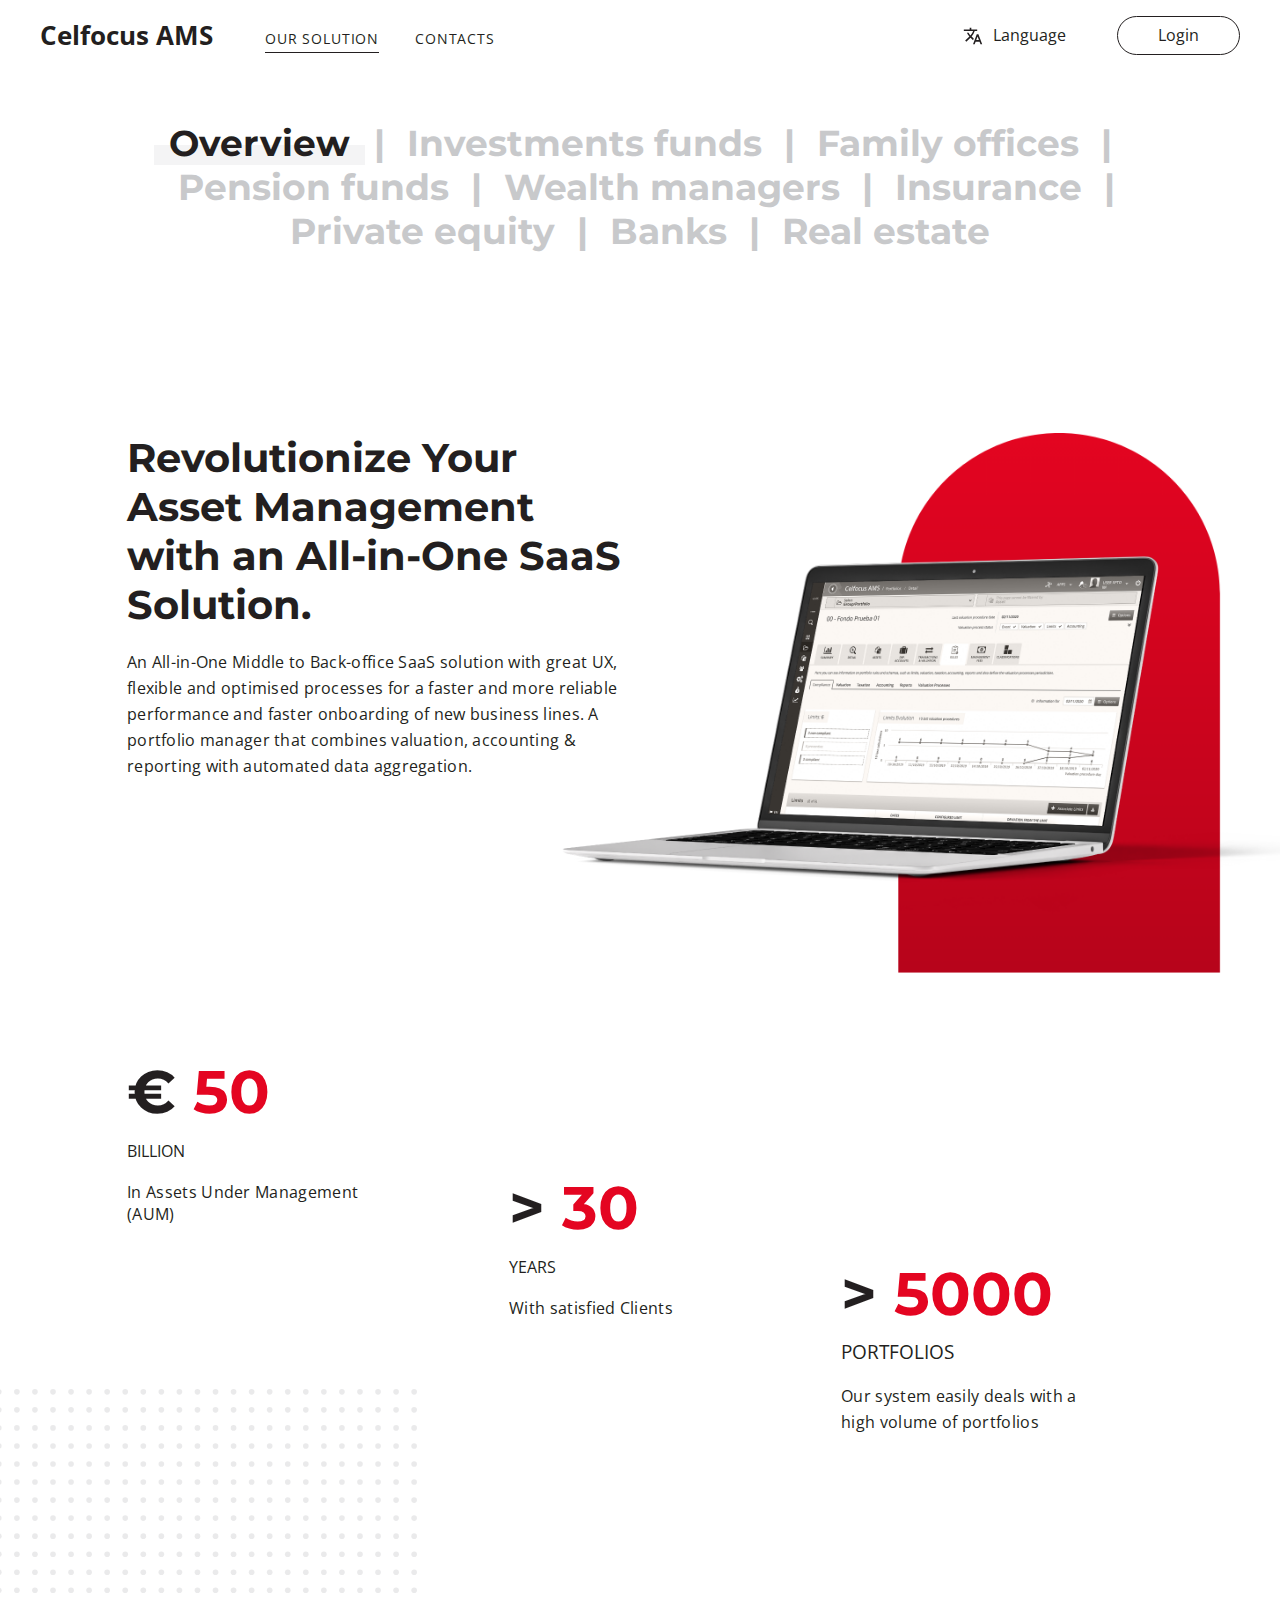
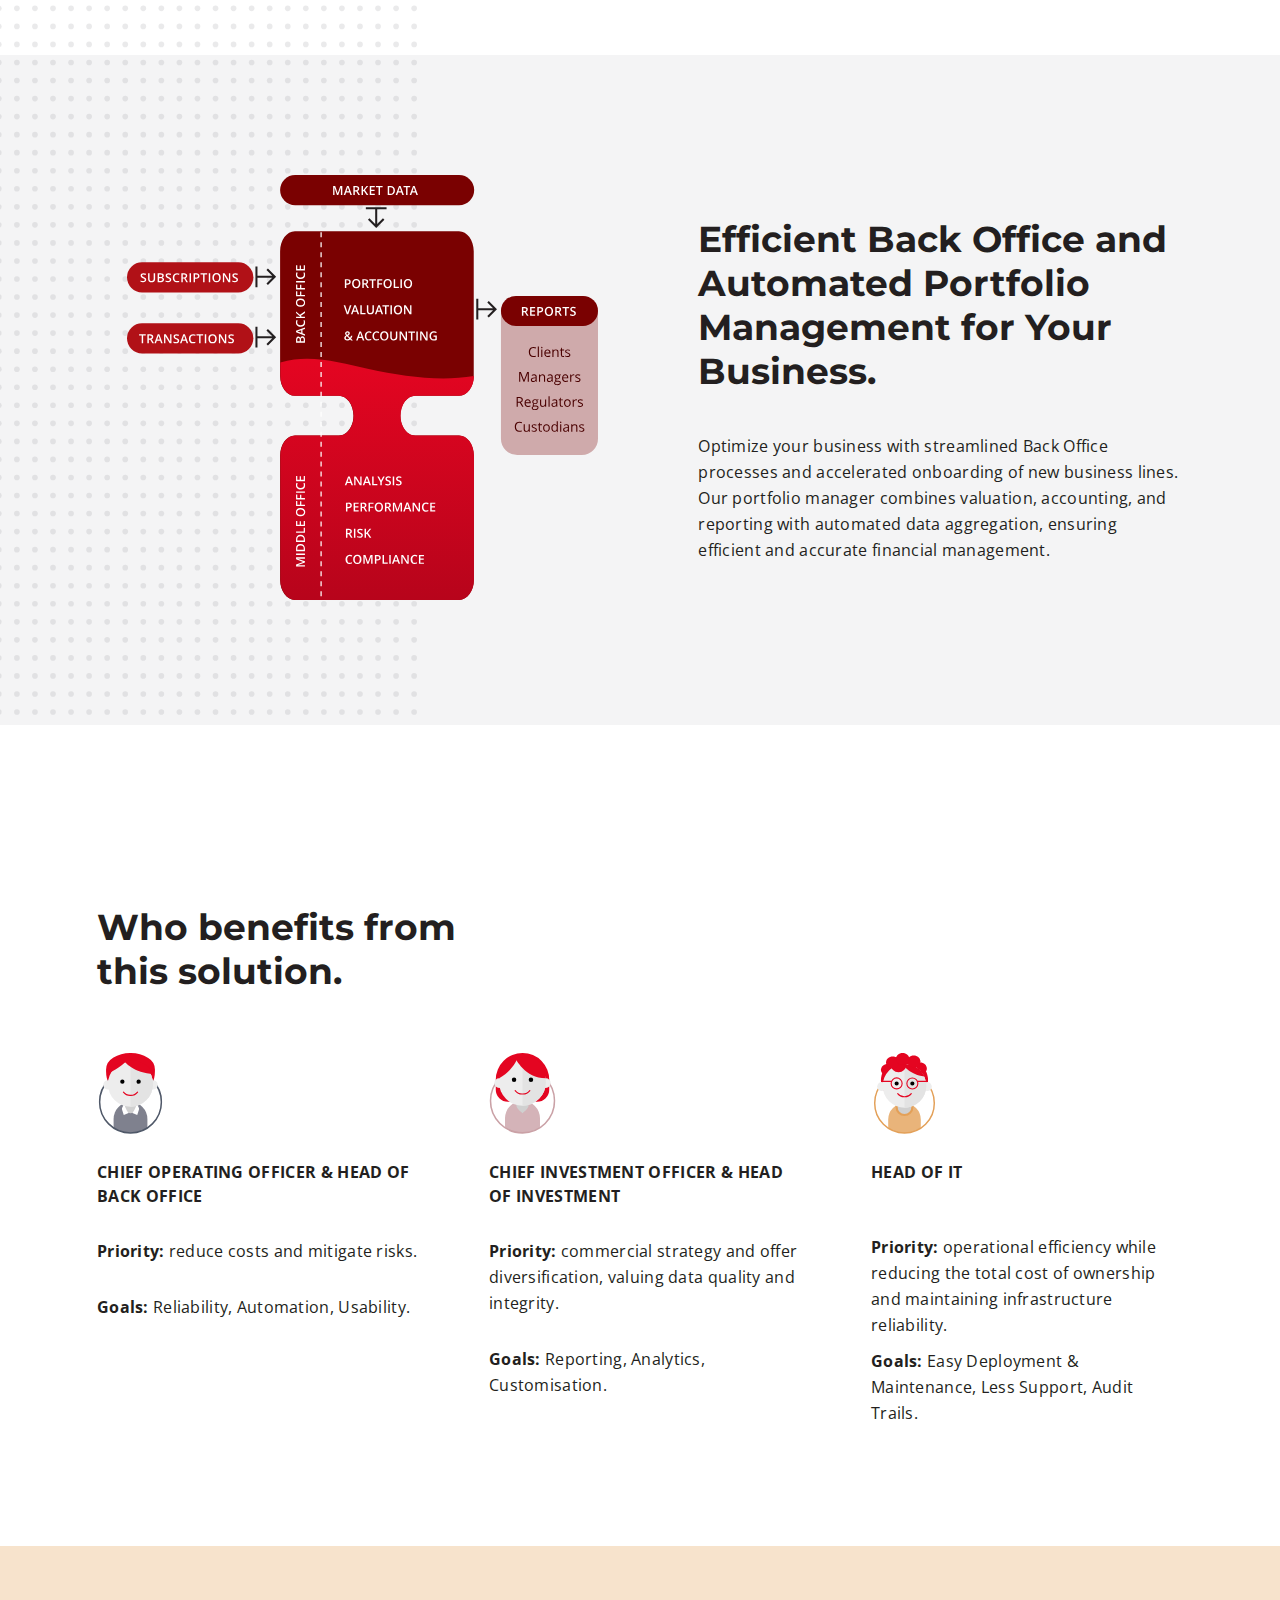
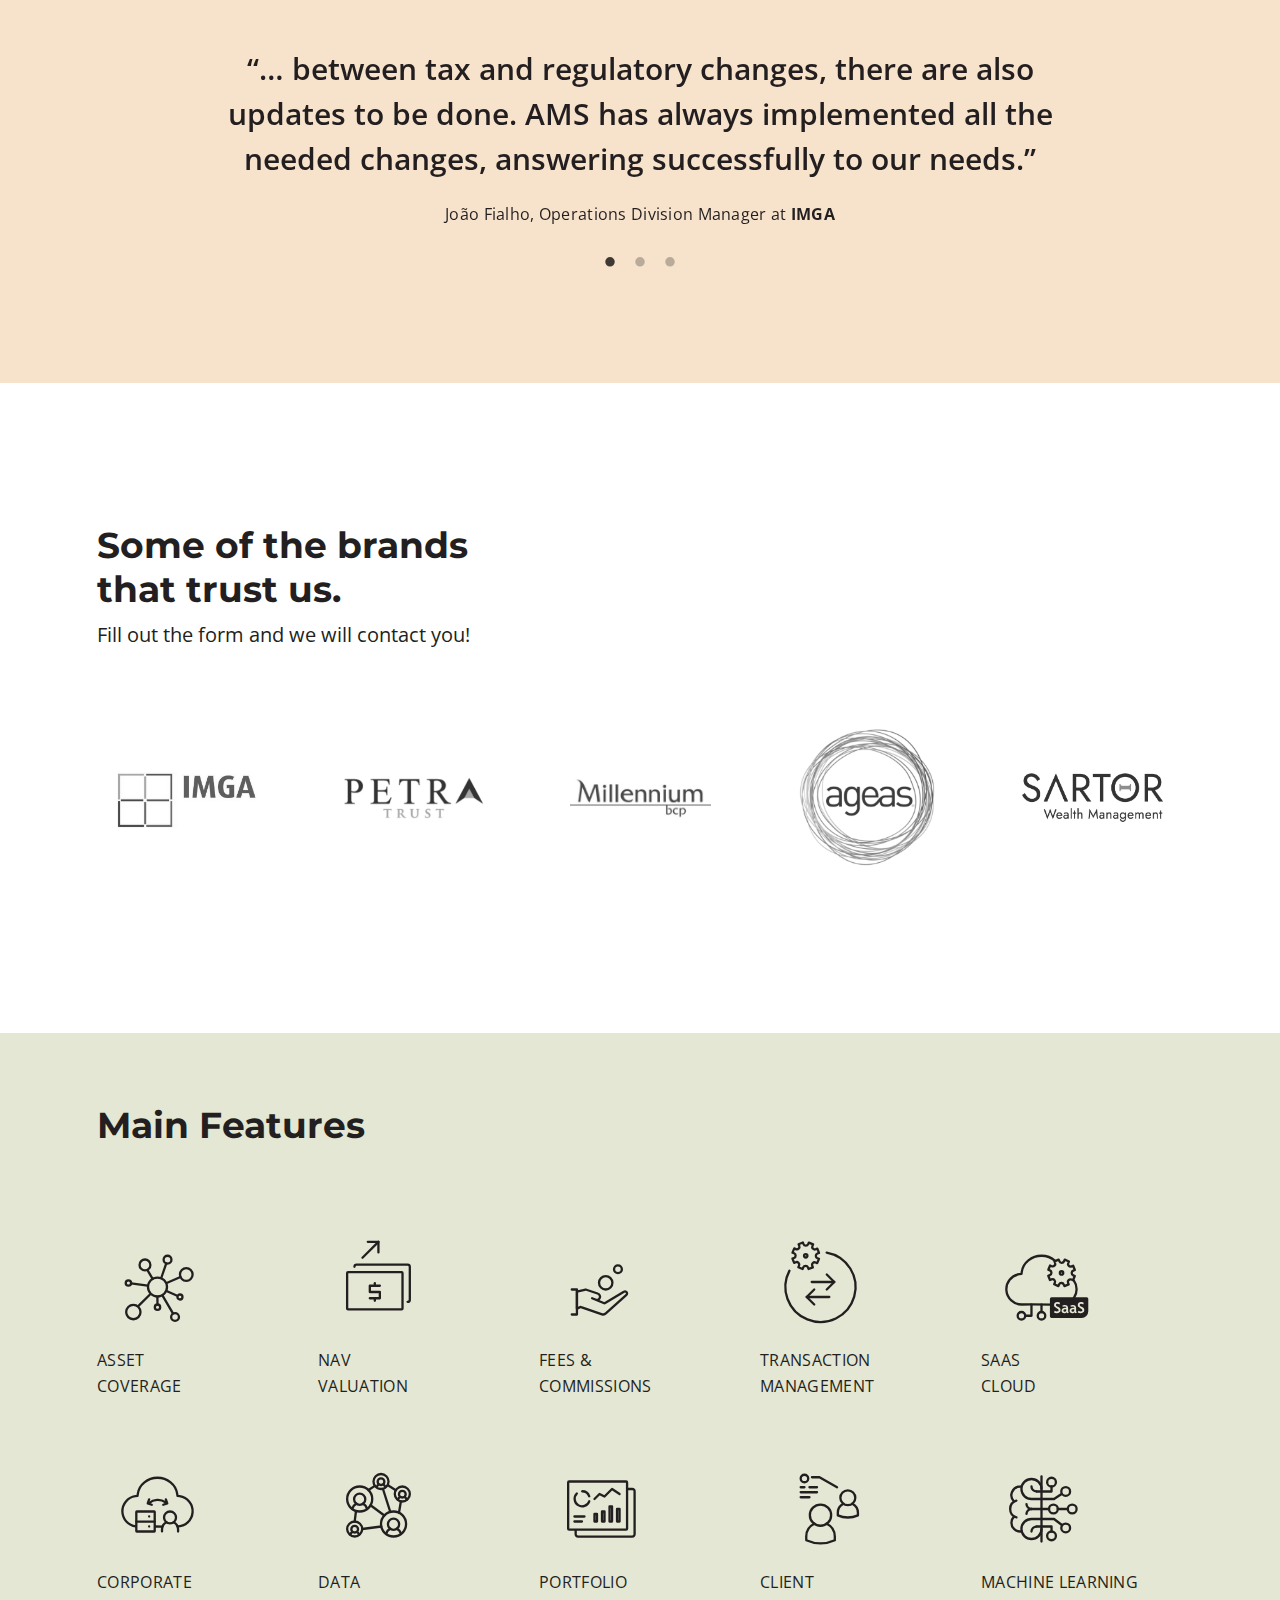
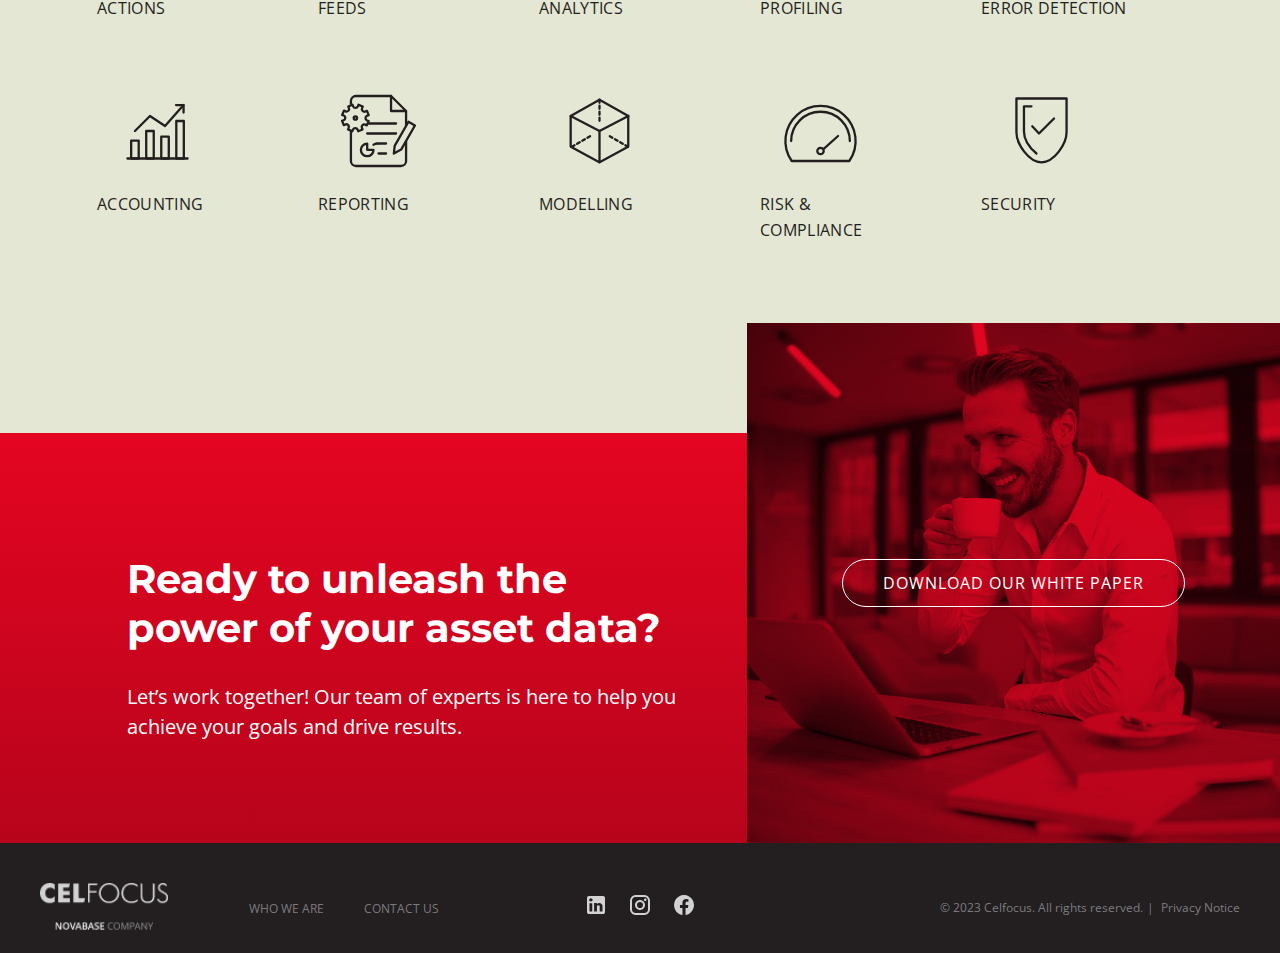
==== commit 36caf93c: "burger menu and favicon added" ====
--- a/solution.html
+++ b/solution.html
@@ -8,27 +8,58 @@
   <link rel="stylesheet" href="/assets/styles/css/slick.css" />
   <link rel="stylesheet" href="/assets/styles/css/slick-theme.css" />
   <link rel="stylesheet" href="/assets/styles/css/main.css">
-
-  <title>Celfocus AMS</title>
-</head>
-
-<body>
   <script src="./assets/scripts/jquery.min.js"></script>
   <script src="./assets/scripts/slick.min.js"></script>
+  <title>Celfocus AMS</title>
+  <link
+  rel="icon"
+  type="image/putting"
+  href="/assets/images/favicon-196.png"/>
+</head>
+
+<body>
   <header class="header">
     <section class="flex flex__justify--space-between flex__align--center">
       <a href="/index.html" class="header--brand">Celfocus AMS</a>
+      <button type="button" class="header--menu" onclick="openMenu()">
+        <img src="assets/svg/menu-button.svg" alt="menu button icon" class="header--menu-open" />
+        <img src="assets/svg/close-button.svg" alt="close menu button icon" class="header--menu-close" />
+      </button>
       <nav class="header--navbar">
         <ul class="flex">
-          <li><a href="/solution.html" class="m-right--16">Our solution</a></li>
+          <li><a href="/solution.html" class="active">Our solution</a></li>
           <li><a href="#contacts">Contacts</a></li>
         </ul>
       </nav>
       <div class="header--right-content">
-        <button type="button" onclick="alert('hello')">Login</button>
+        <div class="header--button-language-content m-right--0 m-right--20-lg">
+          <button type="button" class="button-tertiary button--language" onclick="languageDropdown()">
+            <img src="assets/svg/translate-button.svg" alt="translation button icon" class="p-right--10" />
+            <span class="text-color--primary">
+              <span class="hide--lg p-right--08">Change</span>Language
+            </span>
+          </button>
+          <ul class="header--dropdown">
+            <li>
+              <input type="radio" id="en" name="fav_language" value="en" />
+              <label for="en">English</label>
+            </li>
+            <li>
+              <input type="radio" id="pt" name="fav_language" value="pt" />
+              <label for="pt">Português</label>
+            </li>
+            <li>
+              <input type="radio" id="es" name="fav_language" value="es" />
+              <label for="es">Español</label>
+            </li>
+          </ul>
+        </div>
+
+        <button type="button" class="button--login" onclick="alert('hello')">Login</button>
       </div>
     </section>
   </header>
+
   <section class="solution-intro section--min-height p-bottom--140-lg p-top--50 p-bottom--10">
     <div class="flex flex--column flex__justify--space-between">
       <h2 class="text-color--light  text-align--center heading heading--h3 p-x--30  m-bottom--140-lg">
@@ -40,7 +71,7 @@
         | <span class="m-x--12-lg">Banks</span> | <span class="m-x--12-lg">Real estate</span>
       </h2>
       <div class="solution-intro__flex-container p-left--30 p-left--0-xl grid flex flex--column-reverse">
-        <div class="grid__col--md-6">
+        <div class="grid__col--md-6 p-right--30 p-right--0-xl">
           <h2 class="heading heading--h2 text-align--left p-top--40">
             Revolutionize Your Asset Management with an All-in-One SaaS Solution.
           </h2>
@@ -56,7 +87,8 @@
         </div>
       </div>
       <div class="solution-intro__highlight p-x--30 m-top--72 m-bottom--80 grid">
-        <div class="flex__justify--start m-bottom--80 m-bottom--0-lg grid__col--md-4 p-right--80-lg flex flex--column">
+        <div
+          class="flex__justify--start m-bottom--80 m-bottom--0-lg grid__col--12 grid__col--md-4 p-right--80-lg p-left--40 p-left--0-lg flex flex--column">
           <h2 class="heading heading--h1-special">
             € <span class="text-color--secondary">50</span></h2>
           <h3 class="text text-size--16 p-top--10 p-bottom--18">
@@ -66,7 +98,8 @@
             In Assets Under Management (AUM)
           </p>
         </div>
-        <div class="flex__justify--center p-bottom--81 p-bottom--0-lg grid__col--md-4 p-left--40-lg flex flex--column">
+        <div
+          class="flex__justify--center p-bottom--81 p-bottom--0-lg grid__col--12 grid__col--md-4 p-left--40 p-left--40-lg flex flex--column">
           <h2 class="heading heading--h1-special">
             > <span class="text-color--secondary">30</span></h2>
           <h3 class="text text-size--16 p-top--10 p-bottom--18">
@@ -77,7 +110,7 @@
           </p>
         </div>
         <div
-          class="flex__justify--end p-bottom--81 p-bottom--0-lg grid__col--md-4 p-right--70-lg p-left--30-lg flex flex--column">
+          class="flex__justify--end p-bottom--81 p-bottom--0-lg grid__col--12 grid__col--md-4 p-right--70-lg p-left--40 p-left--30-lg flex flex--column">
           <h2 class="heading heading--h1-special">
             > <span class="text-color--secondary">5000</span></h2>
           <h3 class="text text-subtitle--2-special p-top--10 p-bottom--18">
@@ -238,63 +271,63 @@
       <div class="grid flex__align--start">
         <div
           class="solution-features__container feature grid flex--column grid__col--6 grid__col--md-2 p-top--50 p-top--0-lg m-right--40-lg">
-          <img class="grid__col--8 grid__col--md-8" src="./assets/features/icon asset.svg" alt="">
+          <img class="grid__col--8 grid__col--md-8" src="./assets/svg/icon-asset.svg" alt="">
           <p class="feature text grid__col--6 grid__col--md-8">ASSET COVERAGE</p>
         </div>
         <div class="feature grid flex--column grid__col--6 grid__col--md-2  p-top--50 p-top--0-lg m-right--40-lg">
-          <img class="grid__col--8" src="./assets/features/icon nav.svg" alt="">
+          <img class="grid__col--8" src="./assets/svg/icon-nav.svg" alt="">
           <p class="feature text grid__col--6">NAV VALUATION</p>
         </div>
         <div class="feature grid flex--column grid__col--6 grid__col--md-2  p-top--50 p-top--0-lg m-right--40-lg">
-          <img class="grid__col--8" src="./assets/features/icon fees.svg" alt="">
+          <img class="grid__col--8" src="./assets/svg/icon-fees.svg" alt="">
           <p class="feature text grid__col--6">FEES & COMMISSIONS</p>
         </div>
         <div class="feature grid flex--column grid__col--6 grid__col--md-2 p-top--50 p-top--0-lg m-right--40-lg">
-          <img class="grid__col--8" src="./assets/features/icon transactions.svg" alt="">
+          <img class="grid__col--8" src="./assets/svg/icon-transactions.svg" alt="">
           <p class="feature text">TRANSACTION MANAGEMENT</p>
         </div>
         <div class="feature grid flex--column grid__col--6 grid__col--md-2 p-top--50 p-top--0-lg">
-          <img class="grid__col--8" src="./assets/features/icon saas.svg" alt="">
+          <img class="grid__col--8" src="./assets/svg/icon-saas.svg" alt="">
           <p class="feature text grid__col--6">SAAS CLOUD</p>
         </div>
         <div class="feature grid flex--column grid__col--6 grid__col--md-2 p-top--50 m-right--40-lg">
-          <img class="grid__col--8" src="./assets/features/icon corporate.svg" alt="">
+          <img class="grid__col--8" src="./assets/svg/icon-corporate.svg" alt="">
           <p class="feature text grid__col--6">CORPORATE ACTIONS</p>
         </div>
         <div class="feature grid flex--column grid__col--6 grid__col--md-2 p-top--50 m-right--40-lg">
-          <img class="grid__col--8" src="./assets/features/icon data.svg" alt="">
+          <img class="grid__col--8" src="./assets/svg/icon-data.svg" alt="">
           <p class="feature text grid__col--6">DATA FEEDS</p>
         </div>
         <div class="feature grid flex--column grid__col--6 grid__col--md-2  p-top--50 m-right--40-lg">
-          <img class="grid__col--8" src="./assets/features/icon portfolio.svg" alt="">
+          <img class="grid__col--8" src="./assets/svg/icon-portfolio.svg" alt="">
           <p class="feature tex grid__col--6">PORTFOLIO ANALYTICS</p>
         </div>
         <div class="feature grid flex--column grid__col--6 grid__col--md-2  p-top--50 m-right--40-lg">
-          <img class="grid__col--8" src="./assets/features/icon client.svg" alt="">
+          <img class="grid__col--8" src="./assets/svg/icon-client.svg" alt="">
           <p class="feature text grid__col--6">CLIENT PROFILING</p>
         </div>
         <div class="feature grid flex--column grid__col--6 grid__col--md-2  p-top--50">
-          <img class="grid__col--8" src="./assets/features/icon machine.svg" alt="">
+          <img class="grid__col--8" src="./assets/svg/icon-machine.svg" alt="">
           <p class="feature text">MACHINE LEARNING ERROR DETECTION</p>
         </div>
         <div class="feature grid flex--column grid__col--6 grid__col--md-2  p-top--50 m-right--40-lg">
-          <img class="grid__col--8" src="./assets/features/icon accounting.svg" alt="">
+          <img class="grid__col--8" src="./assets/svg/icon-accounting.svg" alt="">
           <p class="feature text">ACCOUNTING</p>
         </div>
         <div class="feature grid flex--column grid__col--6 grid__col--md-2  p-top--50 m-right--40-lg">
-          <img class="grid__col--8" src="./assets/features/icon reporting.svg" alt="">
+          <img class="grid__col--8" src="./assets/svg/icon-reporting.svg" alt="">
           <p class="feature text">REPORTING</p>
         </div>
         <div class="feature grid flex--column grid__col--6 grid__col--md-2  p-top--50 m-right--40-lg">
-          <img class="grid__col--8" src="./assets/features/icon modelling.svg" alt="">
+          <img class="grid__col--8" src="./assets/svg/icon-modelling.svg" alt="">
           <p class="feature text">MODELLING</p>
         </div>
         <div class="feature grid flex--column grid__col--6 grid__col--md-2  p-top--50 m-right--40-lg">
-          <img class="grid__col--8" src="./assets/features/icon risk.svg" alt="">
+          <img class="grid__col--8" src="./assets/svg/icon-risk.svg" alt="">
           <p class="feature text grid__col--6">RISK & COMPLIANCE</p>
         </div>
         <div class="feature grid flex--column grid__col--6 grid__col--md-2  p-top--50">
-          <img class="grid__col--8" src="./assets/features/icon security.svg" alt="">
+          <img class="grid__col--8" src="./assets/svg/icon-security.svg" alt="">
           <p class="feature text">SECURITY</p>
         </div>
       </div>
@@ -367,5 +400,32 @@
         nav.classList.remove("box-shadow--bottom");
       }
     });
+
+    $("button.header--menu").click(function () {
+      $('.header').toggleClass('header--active');
+    });
+
+    $(window).resize(function () {
+      if (($(window).width() <= 992)) {
+        $('.header').removeClass('header--active');
+      }
+    });
+
+    function languageDropdown() {
+      if (($(window).width() > 992)) {
+        $('.header--dropdown').toggleClass('open');
+        $('.button--language').addClass('active');
+      }
+    }
+
+    $(document).mouseup(function (e) {
+      if (($(window).width() > 992)) {
+        var container = $(".button--language");
+        if (!container.is(e.target) && container.has(e.target).length === 0) {
+          $('.header--dropdown').removeClass('open');
+          $('.button--language').removeClass('active');
+        }
+      }
+    });
   </script>
 </body>--- a/assets/styles/css/main.css
+++ b/assets/styles/css/main.css
@@ -13243,6 +13243,9 @@
 .button-secondary {
   border: 1px solid #ffffff;
 }
+.button-tertiary {
+  border: 1px solid transparent;
+}
 
 .feature {
   font-size: 1rem;
@@ -13257,12 +13260,17 @@
 }
 
 .header {
-  padding: 1rem 2.5rem;
+  padding: 1rem 1.875rem;
   background-color: #ffffff;
   position: sticky;
   top: 0;
   z-index: 99;
 }
+@media all and (min-width: 992px) {
+  .header {
+    padding: 1rem 2.5rem;
+  }
+}
 .header--brand {
   font-family: "Open Sans", sans-serif;
   font-size: 1.625rem;
@@ -13271,13 +13279,19 @@
 .header--navbar {
   margin-left: 2.125rem;
   flex-grow: 1;
+  display: none;
+}
+@media all and (min-width: 992px) {
+  .header--navbar {
+    display: block;
+  }
 }
 .header--navbar ul {
   margin: 0;
   padding: 0;
 }
 .header--navbar li {
-  margin: 0 0.625rem;
+  margin: 0 1.125rem;
 }
 .header--navbar li a {
   font-size: 0.875rem;
@@ -13287,19 +13301,191 @@
   text-transform: uppercase;
   border-bottom: 1px solid transparent;
 }
-.header--navbar li a:hover {
+.header--navbar li a:hover, .header--navbar li a.active {
   border-bottom: 1px solid #231f20;
 }
 .header--right-content {
   margin-left: auto;
+  display: none;
+}
+@media all and (min-width: 992px) {
+  .header--right-content {
+    display: flex;
+  }
+}
+.header--right-content .button--login {
+  border: 1px solid #231f20;
+}
+.header--right-content .button--language.active {
+  background-color: rgba(200, 201, 203, 0.2);
 }
 .header--right-content button {
   padding: 0.5rem 2.5rem;
-  border: 1px solid #231f20;
   border-radius: 1.5rem;
 }
 .header--right-content button:hover {
   background-color: rgba(200, 201, 203, 0.2);
+}
+.header--button-language-content {
+  position: relative;
+}
+.header--button-language-content button {
+  width: 100%;
+  padding: 0.5rem 1.875rem;
+}
+.header--button-language-content button:hover {
+  background-color: transparent;
+}
+@media all and (min-width: 992px) {
+  .header--button-language-content button:hover {
+    background-color: rgba(200, 201, 203, 0.2);
+  }
+}
+@media all and (min-width: 992px) {
+  .header--button-language-content button span.hide--lg {
+    display: none;
+  }
+}
+.header--dropdown {
+  border-bottom: 1px solid #c8c9cb;
+  padding: 0.25rem 1.875rem 1rem 3.75rem;
+  margin: 0;
+}
+.header--dropdown li {
+  padding: 0.625rem 1.125rem 0.625rem 1.875rem;
+  position: relative;
+  display: flex;
+  align-items: center;
+}
+.header--dropdown li label {
+  padding-left: 0.625rem;
+}
+.header--dropdown li label::before, .header--dropdown li label::after {
+  content: "";
+  position: absolute;
+  top: 50%;
+  transform: translateY(-50%);
+  border-radius: 50%;
+}
+.header--dropdown li label::before {
+  left: 0;
+  width: 1.375rem;
+  height: 1.375rem;
+  border: 2px solid #231f20;
+}
+.header--dropdown li input {
+  position: absolute;
+  width: 100%;
+  height: 100%;
+  top: 0;
+  left: 0;
+  cursor: pointer;
+}
+.header--dropdown li input:checked ~ label::after {
+  left: 5px;
+  width: 0.75rem;
+  height: 0.75rem;
+  background-color: #231f20;
+}
+@media all and (min-width: 992px) {
+  .header--dropdown {
+    display: none;
+    position: absolute;
+    box-shadow: 0px 8px 10px rgba(0, 0, 0, 0.3);
+    background-color: #ffffff;
+    width: 100%;
+    top: calc(100% + 10px);
+    border-radius: 0 0 4px 4px;
+    padding: 0.625rem 0;
+  }
+  .header--dropdown.open {
+    display: block;
+  }
+  .header--dropdown li {
+    padding: 0.625rem 1.125rem;
+  }
+  .header--dropdown li:hover {
+    background-color: rgba(200, 201, 203, 0.2);
+  }
+  .header--dropdown li label {
+    padding-left: 0;
+  }
+  .header--dropdown li label::before, .header--dropdown li label::after {
+    display: none;
+  }
+}
+.header--menu {
+  width: 2.5rem;
+  height: 2.5rem;
+}
+.header--menu-close {
+  display: none;
+}
+@media all and (min-width: 992px) {
+  .header--menu {
+    display: none;
+  }
+}
+.header--active {
+  box-shadow: 0px 3px 6px rgba(0, 0, 0, 0.3);
+  padding: 1rem 0;
+  position: fixed;
+  top: 0px;
+  left: 0;
+  width: 100%;
+}
+.header--active + .home-intro, .header--active + .solution-intro {
+  margin-top: 4.5rem;
+}
+.header--active > section {
+  flex-wrap: wrap;
+}
+.header--active .header--brand {
+  padding-left: 1.875rem;
+}
+.header--active .header--menu {
+  margin-right: 1.875rem;
+}
+.header--active .header--menu-close {
+  display: flex;
+}
+.header--active .header--menu-open {
+  display: none;
+}
+.header--active .header--navbar {
+  display: block;
+  margin-left: 0;
+  width: 100%;
+}
+.header--active .header--navbar ul {
+  flex-direction: column;
+  margin-top: 1rem;
+}
+.header--active .header--navbar li {
+  margin: 0;
+  border-top: 1px solid #c8c9cb;
+}
+.header--active .header--navbar li a {
+  padding: 1rem 1.875rem;
+  width: 100%;
+}
+.header--active .header--navbar li a:hover, .header--active .header--navbar li a.active {
+  border-color: transparent;
+}
+.header--active .header--right-content {
+  display: block;
+  margin-left: 0;
+  display: flex;
+  flex-direction: column;
+  width: 100%;
+  border-top: 1px solid #c8c9cb;
+}
+.header--active .header--right-content .button--login {
+  margin: 8.75rem auto 3.75rem;
+}
+.header--active .header--right-content .button-tertiary {
+  border-radius: 0;
+  padding: 1rem 1.875rem;
 }
 
 .home-intro {
@@ -13478,29 +13664,39 @@
 }
 .solution-back-office__background {
   position: absolute;
-  bottom: 52%;
+  bottom: 45vh;
   left: 0;
-  width: 50%;
-  height: 50%;
+  width: 50vw;
+  height: 600px;
+}
+@media all and (max-width: 340px) {
+  .solution-back-office__background {
+    bottom: 95vh;
+    height: 80vh;
+  }
+}
+@media all and (min-width: 600px) {
+  .solution-back-office__background {
+    bottom: 30vh;
+    height: 105vh;
+  }
 }
 @media all and (min-width: 992px) {
   .solution-back-office__background {
     bottom: 0;
     left: 0;
     width: 33%;
-    height: 146%;
+    height: 104vh;
   }
 }
 .solution-back-office__background img {
   object-fit: cover;
-  width: 200px;
-  height: 400px;
-}
-@media all and (min-width: 992px) {
-  .solution-back-office__background img {
-    width: 100%;
-    height: 100%;
-  }
+  width: 100%;
+  height: 100%;
+}
+.solution-back-office__container {
+  position: relative;
+  z-index: 1;
 }
 @media all and (min-width: 992px) {
   .solution-back-office__container {
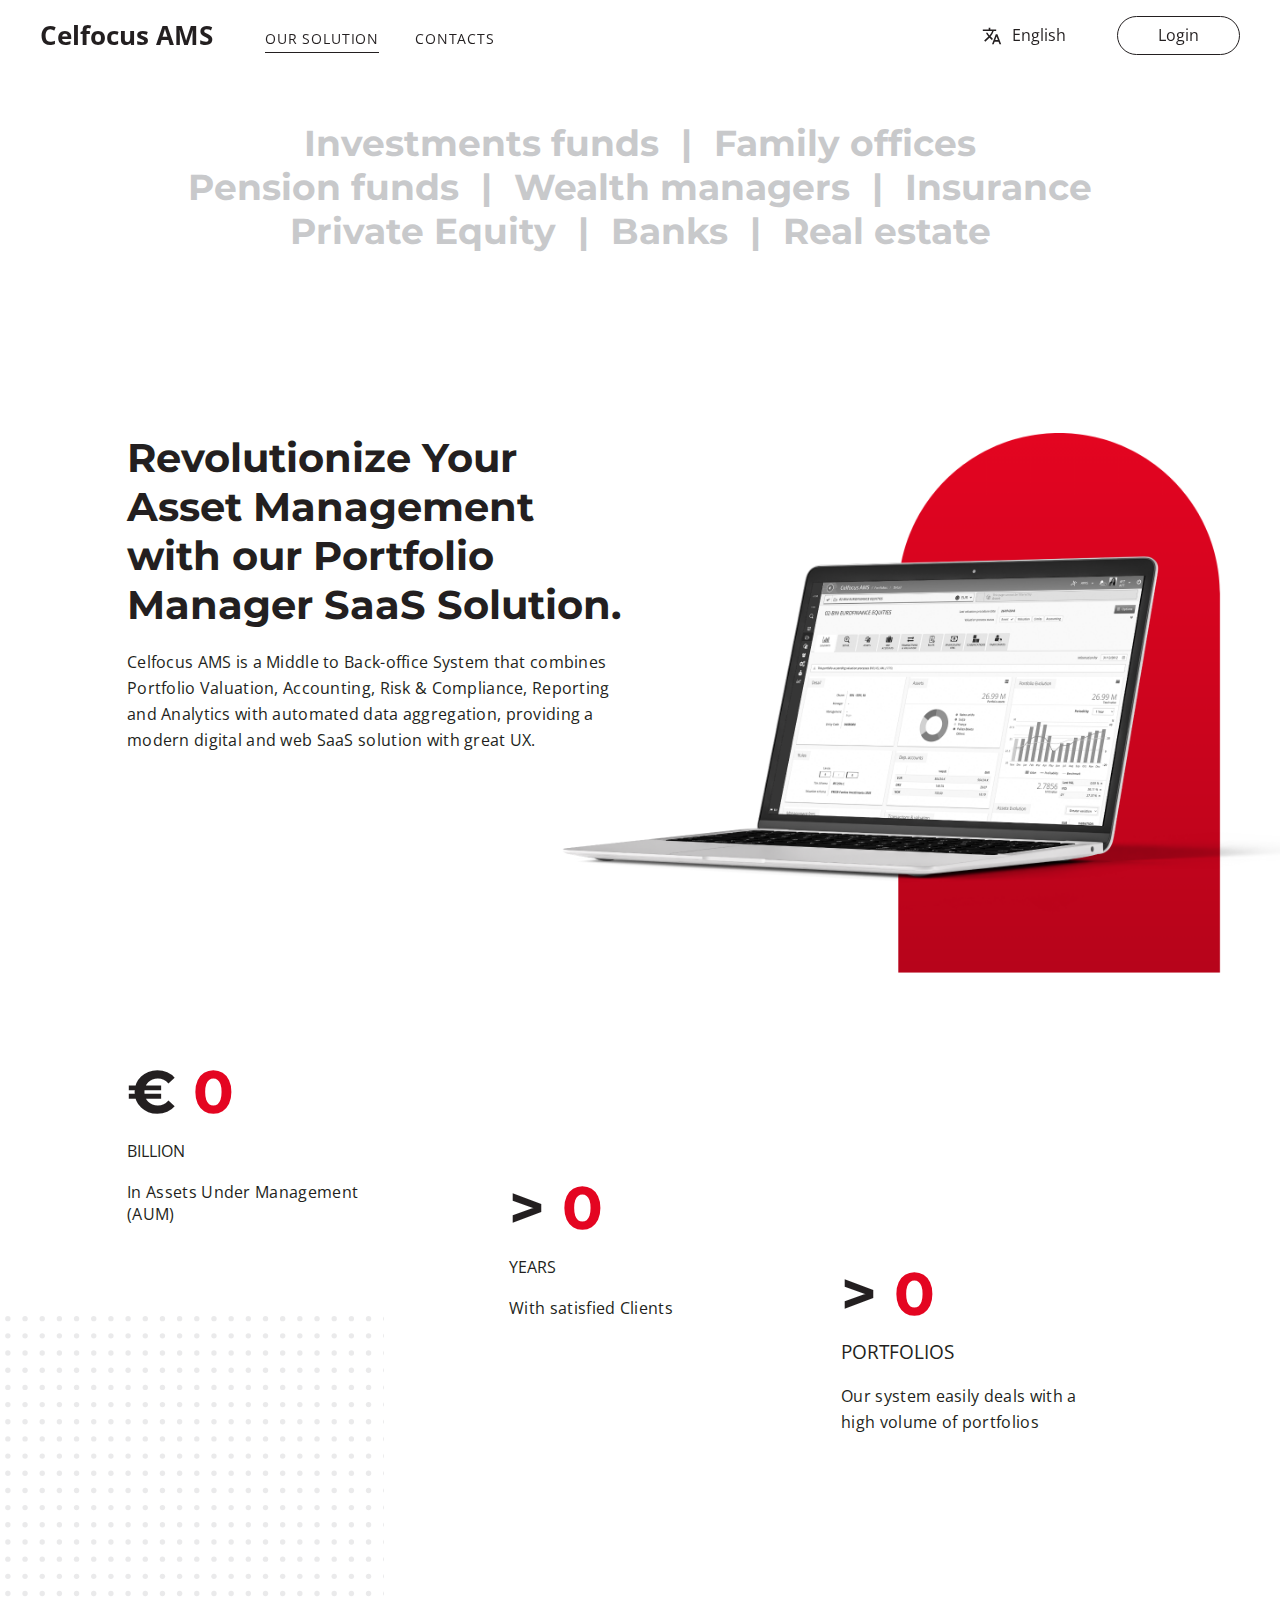
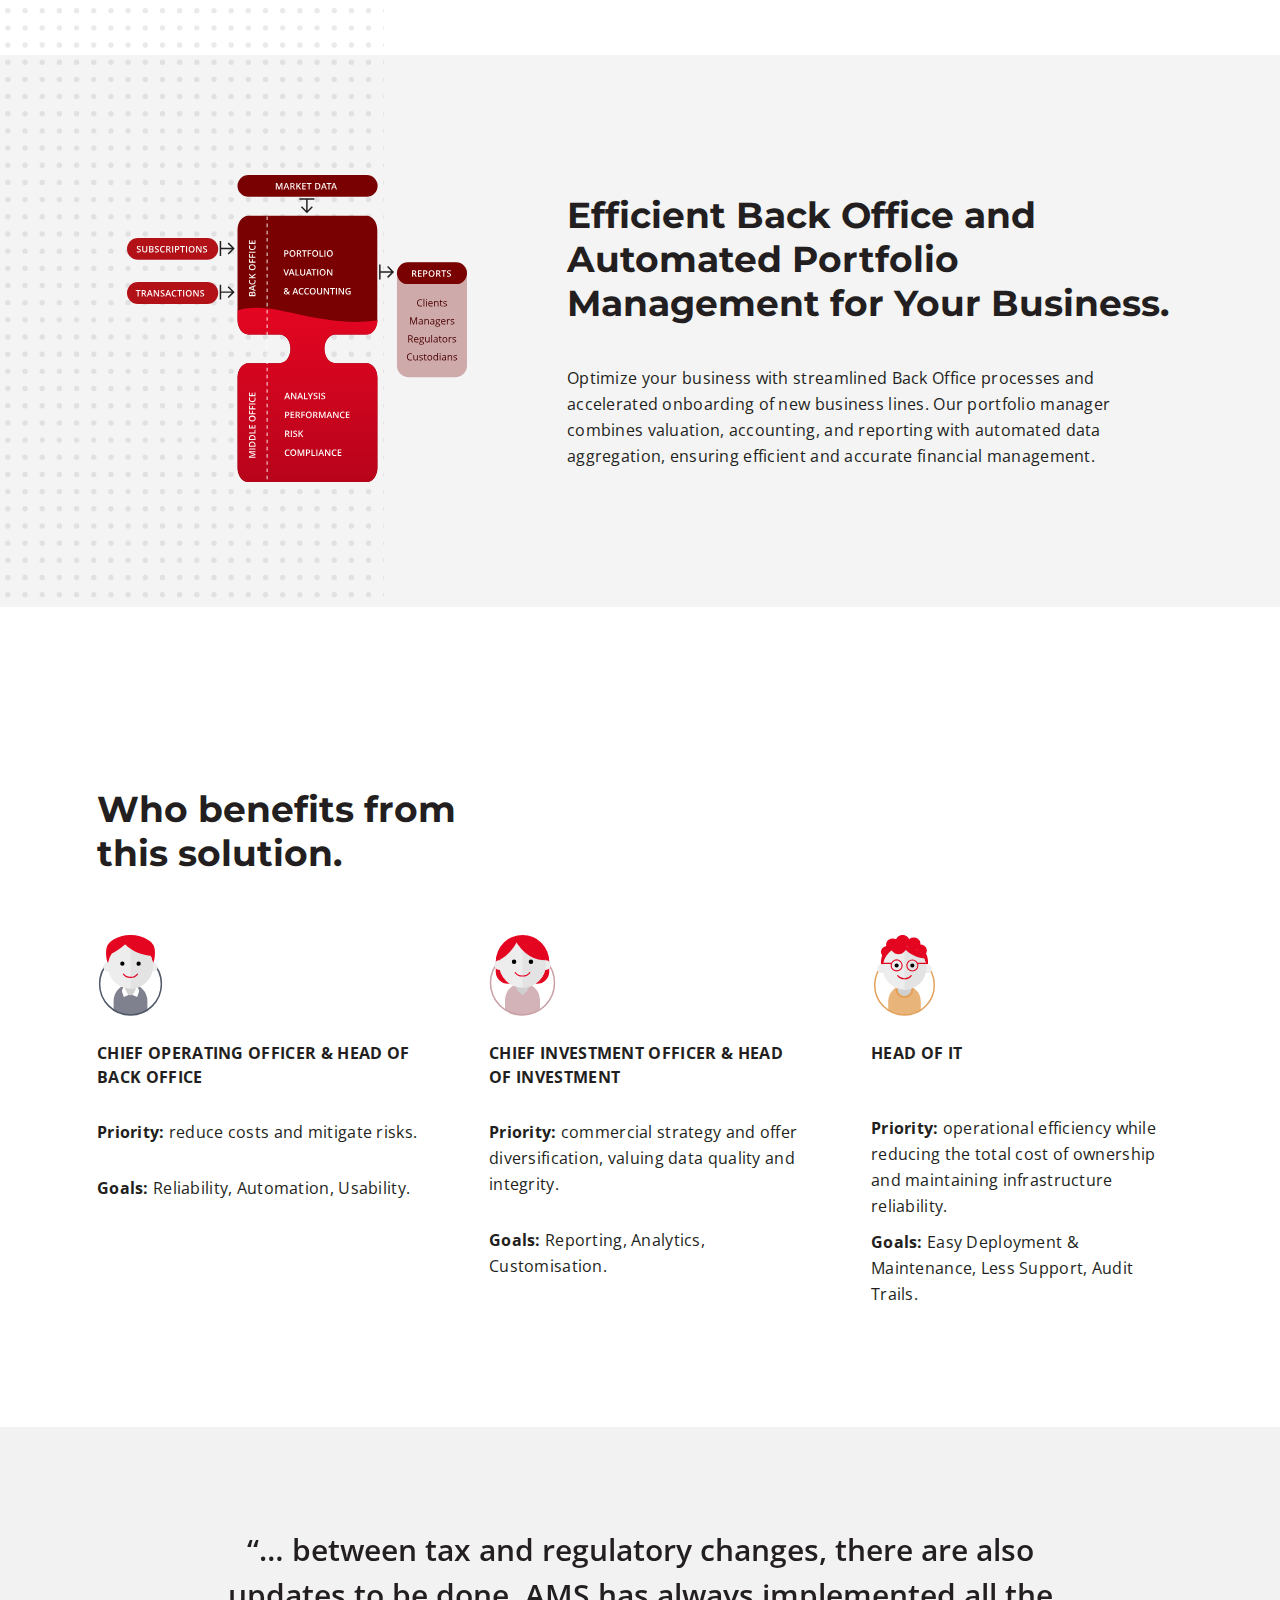
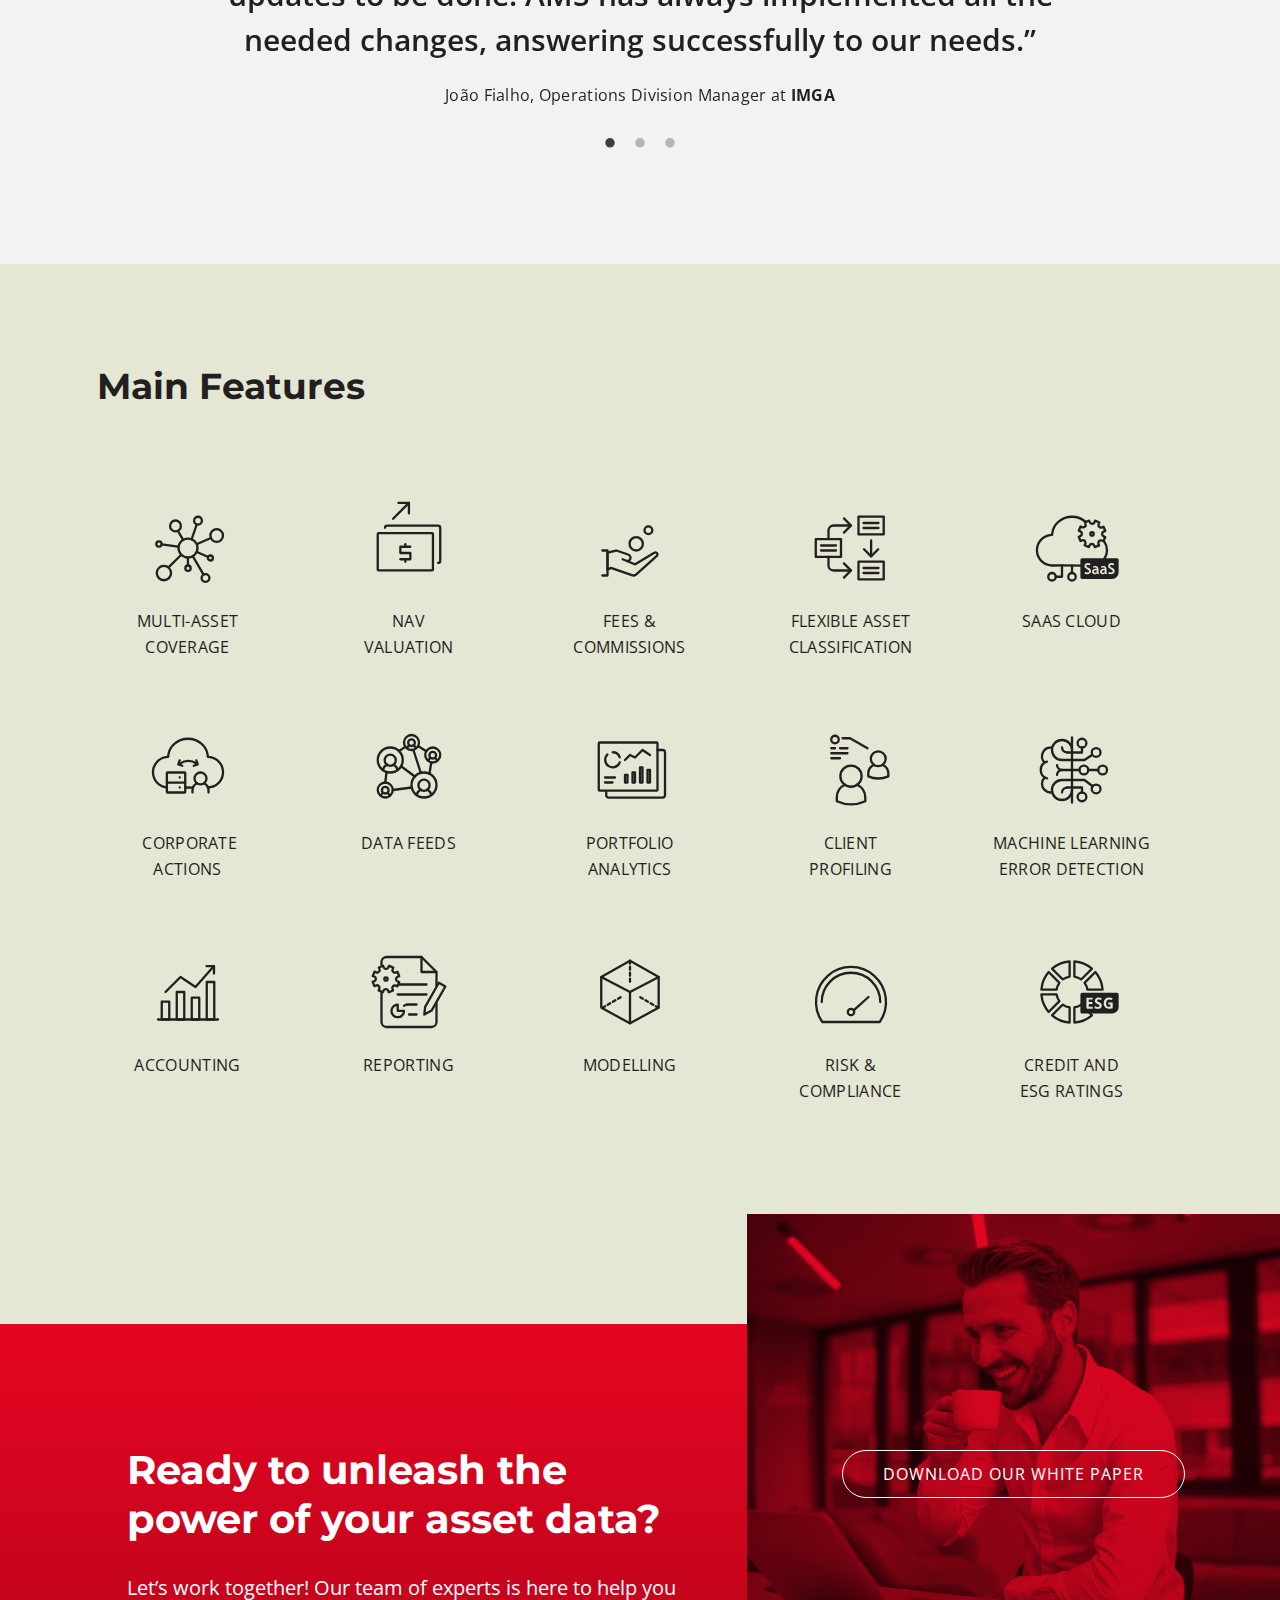
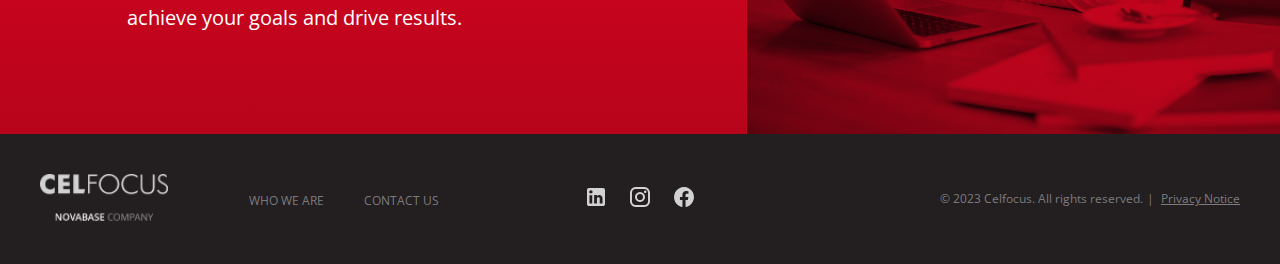
==== commit 4185e0ac: "last iteration" ====
--- a/solution.html
+++ b/solution.html
@@ -10,135 +10,134 @@
   <link rel="stylesheet" href="/assets/styles/css/main.css">
   <script src="./assets/scripts/jquery.min.js"></script>
   <script src="./assets/scripts/slick.min.js"></script>
+  <script src="./assets/scripts/main.js"></script>
+
   <title>Celfocus AMS</title>
   <link
   rel="icon"
   type="image/putting"
   href="/assets/images/favicon-196.png"/>
+
+  <script src="js/translate.js"></script>
+  <script src="js/index.js"></script>  
 </head>
 
-<body>
+<body id="page-top" onload="startupTranslate()">
   <header class="header">
     <section class="flex flex__justify--space-between flex__align--center">
-      <a href="/index.html" class="header--brand">Celfocus AMS</a>
-      <button type="button" class="header--menu" onclick="openMenu()">
+      <a href="/index.html" class="header--brand" i18n="shared.celfocusAMS"></a>
+      <button type="button" class="header--menu">
         <img src="assets/svg/menu-button.svg" alt="menu button icon" class="header--menu-open" />
         <img src="assets/svg/close-button.svg" alt="close menu button icon" class="header--menu-close" />
       </button>
       <nav class="header--navbar">
         <ul class="flex">
-          <li><a href="/solution.html" class="active">Our solution</a></li>
-          <li><a href="#contacts">Contacts</a></li>
+          <li><a href="/solution.html" class="active" i18n="shared.ourSolution"></a></li>
+          <li><a href="#contacts" class="nav-contacts" i18n="shared.contacts"></a></li>
         </ul>
       </nav>
       <div class="header--right-content">
         <div class="header--button-language-content m-right--0 m-right--20-lg">
           <button type="button" class="button-tertiary button--language" onclick="languageDropdown()">
             <img src="assets/svg/translate-button.svg" alt="translation button icon" class="p-right--10" />
-            <span class="text-color--primary">
-              <span class="hide--lg p-right--08">Change</span>Language
+            <span class="text-color--primary" id="languageDesc" i18n="shared.language">
+              <span class="hide--lg p-right--08">Change</span>
             </span>
           </button>
           <ul class="header--dropdown">
-            <li>
-              <input type="radio" id="en" name="fav_language" value="en" />
+            <li id="enLanguage">
+              <input type="radio" id="enTranslator" name="fav_language" value="en" onclick="hideChoosenLanguage('enLanguage')"/>
               <label for="en">English</label>
             </li>
-            <li>
-              <input type="radio" id="pt" name="fav_language" value="pt" />
+            <li id="ptLanguage">
+              <input type="radio" id="ptTranslator" name="fav_language" value="pt" onclick="hideChoosenLanguage('ptLanguage')"/>
               <label for="pt">Português</label>
             </li>
-            <li>
-              <input type="radio" id="es" name="fav_language" value="es" />
+            <li id="esLanguage">
+              <input type="radio" id="esTranslator" name="fav_language" value="es" onclick="hideChoosenLanguage('esLanguage')"/>
               <label for="es">Español</label>
             </li>
           </ul>
         </div>
 
-        <button type="button" class="button--login" onclick="alert('hello')">Login</button>
+        <button type="button" id="login" class="button--login" onclick=" window.open('/login.html'); return false;" i18n="shared.login"></button>
       </div>
     </section>
   </header>
 
   <section class="solution-intro section--min-height p-bottom--140-lg p-top--50 p-bottom--10">
     <div class="flex flex--column flex__justify--space-between">
-      <h2 class="text-color--light  text-align--center heading heading--h3 p-x--30  m-bottom--140-lg">
-        <span class="text-color--primary text--background m-right--14-lg">Overview </span>
-        | <span class="m-x--12-lg">Investments funds</span> | <span class="m-x--12-lg">Family offices</span> |
-        <span class="m-x--12-lg">Pension funds</span> |
-        <span class="m-x--12-lg">Wealth
-          managers</span> | <span class="m-x--12-lg">Insurance</span> | <span class="m-x--12-lg">Private equity</span>
-        | <span class="m-x--12-lg">Banks</span> | <span class="m-x--12-lg">Real estate</span>
+      <h2 class="text-color--light  text-align--center heading heading--h3 p-x--30">
+        <!-- <span class="text-color--primary text--background m-right--14-lg" i18n="solution.overview"> </span> -->
+        <span class="m-x--12-lg" i18n="solution.investmentFunds"></span> | <span class="m-x--12-lg" i18n="solution.familyOffices"></span>
+      </h2>
+      <h2 class="text-color--light  text-align--center heading heading--h3 p-x--30">
+        <span class="m-x--12-lg" i18n="solution.pensionFunds"></span> |
+        <span class="m-x--12-lg" i18n="solution.wealthManagers"></span> | <span class="m-x--12-lg" i18n="solution.insurance"></span>
+      </h2>
+      <h2 class="text-color--light  text-align--center heading heading--h3 p-x--30 m-bottom--140-lg">
+        <span class="m-x--12-lg" i18n="solution.privateEquity"></span>
+        | <span class="m-x--12-lg" i18n="solution.banks"></span> | <span class="m-x--12-lg" i18n="solution.realEstate"></span>
       </h2>
       <div class="solution-intro__flex-container p-left--30 p-left--0-xl grid flex flex--column-reverse">
         <div class="grid__col--md-6 p-right--30 p-right--0-xl">
-          <h2 class="heading heading--h2 text-align--left p-top--40">
-            Revolutionize Your Asset Management with an All-in-One SaaS Solution.
-          </h2>
-          <p class="letter-spacing--028 text text-body--2 p-top--20">
-            An All-in-One Middle to Back-office SaaS solution with great UX, flexible and optimised processes for a
-            faster
-            and more reliable performance and faster onboarding of new business lines. A portfolio manager that combines
-            valuation, accounting & reporting with automated data aggregation.
+          <h2 class="heading heading--h2 text-align--left p-top--40" i18n="solution.saas"></h2>
+          <p class="letter-spacing--028 text text-body--2 p-top--20" i18n="solution.saasDetails">
           </p>
         </div>
         <div class="solution-intro--image grid__col--md-6 m-top--40">
-          <img class="image" src="./assets/images/img-footer-pc2.png" alt="">
+          <img class="image" src="./assets/images/pc2-red.png" alt="ams software image">
         </div>
       </div>
       <div class="solution-intro__highlight p-x--30 m-top--72 m-bottom--80 grid">
         <div
           class="flex__justify--start m-bottom--80 m-bottom--0-lg grid__col--12 grid__col--md-4 p-right--80-lg p-left--40 p-left--0-lg flex flex--column">
           <h2 class="heading heading--h1-special">
-            € <span class="text-color--secondary">50</span></h2>
-          <h3 class="text text-size--16 p-top--10 p-bottom--18">
-            BILLION
+            € <span class="text-color--secondary counter" data-target="50">0</span></h2>
+          <h3 class="text text-size--16 p-top--10 p-bottom--18 animated-box" i18n="solution.billion">
+            
           </h3>
-          <p class="text text-body--1-special letter-spacing--003">
-            In Assets Under Management (AUM)
+          <p class="text text-body--1-special letter-spacing--003 animated-box" i18n="solution.aum">
+            
           </p>
         </div>
         <div
           class="flex__justify--center p-bottom--81 p-bottom--0-lg grid__col--12 grid__col--md-4 p-left--40 p-left--40-lg flex flex--column">
           <h2 class="heading heading--h1-special">
-            > <span class="text-color--secondary">30</span></h2>
-          <h3 class="text text-size--16 p-top--10 p-bottom--18">
-            YEARS
+            > <span class="text-color--secondary counter" data-target="30">0</span></h2>
+          <h3 class="text text-size--16 p-top--10 p-bottom--18 animated-box" i18n="solution.years">
+            
           </h3>
-          <p class="text text-body--1-special letter-spacing--003">
-            With satisfied Clients
+          <p class="text text-body--1-special letter-spacing--003 animated-box" i18n="solution.satisfiedClients">
+            
           </p>
         </div>
         <div
           class="flex__justify--end p-bottom--81 p-bottom--0-lg grid__col--12 grid__col--md-4 p-right--70-lg p-left--40 p-left--30-lg flex flex--column">
           <h2 class="heading heading--h1-special">
-            > <span class="text-color--secondary">5000</span></h2>
-          <h3 class="text text-subtitle--2-special p-top--10 p-bottom--18">
-            PORTFOLIOS</h3>
-          <p class="text text-size--16 letter-spacing--003">
-            Our system easily deals with a high volume of portfolios
+            > <span class="text-color--secondary counter" data-target="5000">0</span></h2>
+          <h3 class="text text-subtitle--2-special p-top--10 p-bottom--18 animated-box" i18n="solution.portfolios">
+            </h3>
+          <p class="text text-size--16 letter-spacing--003 animated-box" i18n="solution.highVolume">
+            
           </p>
         </div>
       </div>
   </section>
   <section class="solution-back-office p-x--30 p-y--60 p-y--120-lg p-x--0-xl position__relative">
     <div class="solution-back-office__background">
-      <img src="./assets/svg/background-dot.svg" alt="">
+      <img src="./assets/svg/background-dot.svg" alt="dots background">
     </div>
     <div class="solution-back-office__container flex flex--column flex__justify--space-evenly ">
       <div class="solution-back-office__container-image p-left--30-lg">
-        <img class="" src="./assets/svg/graphic.svg" alt="">
+        <img class="" src="./assets/svg/graphic.svg" alt="graphic">
       </div>
       <div class="solution-back-office__container-text m-left--100-lg">
         <h2
-          class="solution-back-office__heading p-bottom--20 p-bottom--40-lg p-top--120 p-top--0-lg heading heading--h3 letter-spacing--0">
-          Efficient Back Office and Automated Portfolio Management for Your Business.
-        </h2>
-        <p class=" p-bottom--0-lg text letter-spacing--028 text-body--2">
-          Optimize your business with streamlined Back Office processes and accelerated onboarding of new business
-          lines.
-          Our portfolio manager combines valuation, accounting, and reporting with automated data aggregation, ensuring
-          efficient and accurate financial management.
+          class="solution-back-office__heading p-bottom--20 p-bottom--40-lg p-top--120 p-top--0-lg heading heading--h3 letter-spacing--0 animated-box" i18n="solution.efficient">
+        </h2>
+        <p class=" p-bottom--0-lg text letter-spacing--028 text-body--2 animated-box" i18n="solution.optimize">
+          
         </p>
       </div>
     </div>
@@ -148,54 +147,51 @@
     <div class="m-top--60 ">
       <div class="grid">
         <div class="grid__col--12 grid__col--md-4">
-          <h2 class="heading heading--h3-brands m-bottom--40 m-bottom--60-lg">
-            Who benefits from this solution.
+          <h2 class="heading heading--h3-brands m-bottom--40 m-bottom--60-lg animated-box" i18n="solution.whoBenefits">
+            
           </h2>
         </div>
       </div>
       <div class="grid">
         <div class="item grid__col--12 grid__col--md-4 p-right--20-lg">
-          <img class="" src="./assets/svg/icon-bo.svg" alt="">
-          <h2 class="text text-subtitle--3 m-top--20 p-bottom--30 letter-spacing--003">
-            CHIEF OPERATING OFFICER & HEAD OF BACK OFFICE
+          <img class="" src="./assets/svg/icon-bo.svg" alt="bo figure">
+          <h2 class="text text-subtitle--3 m-top--20 p-bottom--30 letter-spacing--003 animated-box" i18n="solution.coo">
+            
           </h2>
           <div class=" grid__col--12 grid__col--md-6 flex flex--column flex__justify--space-between">
-            <p class="letter-spacing--028 text text-body--2 m-bottom--30">
-              <strong>Priority:</strong> reduce costs and mitigate risks.
-            </p>
-            <p class="letter-spacing--028 text text-body--2">
-              <strong>Goals:</strong> Reliability, Automation, Usability.
+            <p class="letter-spacing--028 text text-body--2 m-bottom--30 animated-box" i18n="solution.cooPriority">
+              
+            </p>
+            <p class="letter-spacing--028 text text-body--2 animated-box" i18n="solution.cooGoals">
+
             </p>
           </div>
         </div>
         <div class="item grid__col--12 grid__col--md-4 m-top--60 m-top--0-lg p-right--20-lg p-left--30-lg">
-          <img class="" src="./assets/svg/icon-invest.svg" alt="">
-          <h2 class="text text-subtitle--3 m-top--20 m-bottom--30 letter-spacing--003">
-            CHIEF INVESTMENT OFFICER & HEAD OF INVESTMENT
+          <img class="" src="./assets/svg/icon-invest.svg" alt="invest figure">
+          <h2 class="text text-subtitle--3 m-top--20 m-bottom--30 letter-spacing--003 animated-box" i18n="solution.cio">
+            
           </h2>
           <div class="">
-            <p class=" letter-spacing--028 text text-body--2 m-bottom--30">
-              <strong>Priority:</strong> commercial strategy and offer diversification, valuing data quality and
-              integrity.
-            </p>
-            <p class="letter-spacing--028 text text-body--2">
-              <strong>Goals:</strong> Reporting, Analytics, Customisation.
+            <p class=" letter-spacing--028 text text-body--2 m-bottom--30 animated-box" i18n="solution.cioPriority">
+
+            </p>
+            <p class="letter-spacing--028 text text-body--2 animated-box" i18n="solution.cioGoals">
+              
             </p>
           </div>
         </div>
         <div class="item grid__col--12 grid__col--md-4 m-top--60 m-top--0-lg p-left--50-lg">
-          <img class="" src="./assets/svg/icon-it.svg" alt="">
-          <h2 class="text text-subtitle--3 p--0 m-top--20 m-bottom--30 letter-spacing--003">
-            HEAD OF IT
+          <img class="" src="./assets/svg/icon-it.svg" alt="IT figure">
+          <h2 class="text text-subtitle--3 p--0 m-top--20 m-bottom--30 letter-spacing--003 animated-box" i18n="solution.itHead">
+            
           </h2>
           <div class="">
-            <p class="letter-spacing--028 text text-body--2 m-bottom--10 p-top--20-lg">
-              <strong>Priority:</strong> operational efficiency while reducing the total cost of ownership and
-              maintaining
-              infrastructure reliability.
-            </p>
-            <p class="letter-spacing--028 text text-body--2 p-bottom--90 p-bottom--0-lg">
-              <strong>Goals:</strong> Easy Deployment & Maintenance, Less Support, Audit Trails.
+            <p class="letter-spacing--028 text text-body--2 m-bottom--10 p-top--20-lg animated-box" i18n="solution.itHeadPriority">
+
+            </p>
+            <p class="letter-spacing--028 text text-body--2 p-bottom--90 p-bottom--0-lg animated-box" i18n="solution.itHeadGoals">
+              
             </p>
           </div>
 
@@ -206,32 +202,29 @@
 
   </section>
   <section class="solution-opinions">
-    <div class="p-x--30 p-x--90-lg text-align--center p-top--100 p-bottom--100 slider-test">
+    <div class="p-x--30 p-x--90-lg text-align--center p-top--100 p-bottom--100 slider">
       <div>
-        <h2 class="m-bottom--20 text-subtitle--1 letter-spacing--0">
-          “… between tax and regulatory changes, there are also updates to be done. AMS has always implemented all the
-          needed changes, answering successfully to our needs.”
-        </h2>
-        <p class="text text-body--2 letter-spacing--028 p-x--20">
-          João Fialho, Operations Division Manager at <strong>IMGA</strong>
+        <h2 class="m-bottom--20 text-subtitle--1 letter-spacing--0" i18n="solution.imgaTestimonial">
+          
+        </h2>
+        <p class="text text-body--2 letter-spacing--028 p-x--20" i18n="solution.imgaPerson">
+          
         </p>
       </div>
       <div>
-        <h2 class="m-bottom--20 text-subtitle--1 letter-spacing--0">
-          “So far as a valuation software has been an extremely positive one. The advantage is that we have more time to
-          focus on portfolio management decisions”
-        </h2>
-        <p class="text text-body--2 letter-spacing--028 p-x--20">
-          Chris Hammond, Deputy Managing Director at <strong>Petra Trust’s</strong>
+        <h2 class="m-bottom--20 text-subtitle--1 letter-spacing--0" i18n="solution.petraTestimonial">
+          
+        </h2>
+        <p class="text text-body--2 letter-spacing--028 p-x--20" i18n="solution.petraPerson">
+
         </p>
       </div>
       <div>
-        <h2 class="m-bottom--20 text-subtitle--1 letter-spacing--0">
-          “The team has been really helpful, guiding us through questions that naturally arise when putting hands on the
-          job and providing quick and easy explanations.”
-        </h2>
-        <p class="text text-body--2 letter-spacing--028 p-x--20">
-          Virgínia de Figueiredo, Operations/Back Office Supervisor at <strong>Hemera Capital Partners</strong>
+        <h2 class="m-bottom--20 text-subtitle--1 letter-spacing--0" i18n="solution.hemeraTestimonial">
+          
+        </h2>
+        <p class="text text-body--2 letter-spacing--028 p-x--20" i18n="solution.hemeraPerson">
+
         </p>
       </div>
     </div>
@@ -239,96 +232,96 @@
   <section class="solution-brands p-x--30 p-x--0-xl p-y--90 p-y--140-lg">
     <div class="flex flex--column flex__justify--space-evenly">
       <div class="grid">
-        <h2 class="heading heading--h3-brands m-bottom--30 m-bottom--10-lg grid__col--12 grid__col--md-5">
-          Some of the brands that trust us.
-        </h2>
-        <p class="text text-body--brands grid__col--12 grid__col--md-12">
-          Fill out the form and we will contact you!
+        <h2 class="heading heading--h3-brands m-bottom--30 m-bottom--10-lg grid__col--12 grid__col--md-5" i18n="solution.brands">
+          
+        </h2>
+        <p class="text text-body--brands grid__col--12 grid__col--md-12" i18n="solution.fillForm">
+          
         </p>
       </div>
       <div class="solution-brands__image grid flex__justify--space-evenly flex__align--center p-top--60">
         <div class="container flex grid__col--6 grid__col--md-2">
-          <img src="./assets/brands/imga-logo.png" alt="" class="">
+          <img src="./assets/brands/imga-logo.png" alt="imga logo" class="">
         </div>
         <div class="container grid__col--6 grid__col--md-2">
-          <img src="./assets/brands/petra-logo.png" alt="" class="">
+          <img src="./assets/brands/petra-logo.png" alt="petra logo" class="">
         </div>
         <div class="container grid__col--6 grid__col--md-2 flex__justify--center flex__align--center">
-          <img src="./assets/brands/millennium-logo.png" alt="" class="">
+          <img src="./assets/brands/millennium-logo.png" alt="millennium icon" class="">
         </div>
         <div class="container grid__col--6 grid__col--md-2">
-          <img src="./assets/brands/ageas-logo.png" alt="" class="">
+          <img src="./assets/brands/ageas-logo.png" alt="ageas logo" class="">
         </div>
         <div class="container grid__col--6 grid__col--md-2 flex__justify--center">
-          <img src="./assets/brands/sartor-logo.png" alt="" class="">
-        </div>
-      </div>
-    </div>
-  </section>
-  <section class="solution-features section--min-height p-x--30 p-y--70 ">
+          <img src="./assets/brands/sartor-logo.png" alt="sartor logo" class="">
+        </div>
+      </div>
+    </div>
+  </section>
+  <section class="solution-features section--min-height p-x--30 p-y--70 p-y--100-lg ">
     <div class="m-bottom--120-lg">
-      <h2 class="heading heading--h3-brands p-bottom--30 p-bottom--80-lg">Main Features</h2>
-      <div class="grid flex__align--start">
+      <h2 class="heading heading--h3-brands p-bottom--30 p-bottom--80-lg animated-box" i18n="solution.mainFeatures"></h2>
+      <div class="solution-features__container grid flex__align--start">
         <div
-          class="solution-features__container feature grid flex--column grid__col--6 grid__col--md-2 p-top--50 p-top--0-lg m-right--40-lg">
-          <img class="grid__col--8 grid__col--md-8" src="./assets/svg/icon-asset.svg" alt="">
-          <p class="feature text grid__col--6 grid__col--md-8">ASSET COVERAGE</p>
+          class="feature grid flex--column grid__col--6 grid__col--md-2 p-top--50 p-top--0-lg m-right--40-lg">
+          <img class="grid__col--8 grid__col--md-8" src="./assets/svg/icon-asset.svg" alt="asset icon">
+          <p class="feature text grid__col--8 grid__col--md-8" i18n="solution.assetCoverage"></p>
         </div>
         <div class="feature grid flex--column grid__col--6 grid__col--md-2  p-top--50 p-top--0-lg m-right--40-lg">
-          <img class="grid__col--8" src="./assets/svg/icon-nav.svg" alt="">
-          <p class="feature text grid__col--6">NAV VALUATION</p>
+          <img class="grid__col--8" src="./assets/svg/icon-nav.svg" alt="nav icon">
+          <p class="feature text grid__col--6" i18n="solution.navValuation"></p>
         </div>
         <div class="feature grid flex--column grid__col--6 grid__col--md-2  p-top--50 p-top--0-lg m-right--40-lg">
-          <img class="grid__col--8" src="./assets/svg/icon-fees.svg" alt="">
-          <p class="feature text grid__col--6">FEES & COMMISSIONS</p>
+          <img class="grid__col--8" src="./assets/svg/icon-fees.svg" alt="fees icon">
+          <p class="feature text grid__col--8 grid__col--md-8" i18n="solution.fees&Commissions"></p>
         </div>
         <div class="feature grid flex--column grid__col--6 grid__col--md-2 p-top--50 p-top--0-lg m-right--40-lg">
-          <img class="grid__col--8" src="./assets/svg/icon-transactions.svg" alt="">
-          <p class="feature text">TRANSACTION MANAGEMENT</p>
-        </div>
-        <div class="feature grid flex--column grid__col--6 grid__col--md-2 p-top--50 p-top--0-lg">
-          <img class="grid__col--8" src="./assets/svg/icon-saas.svg" alt="">
-          <p class="feature text grid__col--6">SAAS CLOUD</p>
+          <img class="grid__col--8" src="./assets/svg/icon-flexible-asset.svg" alt="transactions icon">
+          <p class="feature text" i18n="solution.flexibleAssetClassification"></p>
+        </div>
+        <div class="feature grid flex--column grid__col--6 grid__col--md-2  p-top--50 p-top--0-lg">
+          <img class="grid__col--8" src="./assets/svg/icon-saas.svg" alt="sass icon">
+          <p class="feature text grid__col--6 grid__col--md-8" i18n="solution.saasCloud"></p>
         </div>
         <div class="feature grid flex--column grid__col--6 grid__col--md-2 p-top--50 m-right--40-lg">
-          <img class="grid__col--8" src="./assets/svg/icon-corporate.svg" alt="">
-          <p class="feature text grid__col--6">CORPORATE ACTIONS</p>
+          <img class="grid__col--8" src="./assets/svg/icon-corporate.svg" alt="corporate icon">
+          <p class="feature text grid__col--6" i18n="solution.corporateActions"></p>
         </div>
         <div class="feature grid flex--column grid__col--6 grid__col--md-2 p-top--50 m-right--40-lg">
-          <img class="grid__col--8" src="./assets/svg/icon-data.svg" alt="">
-          <p class="feature text grid__col--6">DATA FEEDS</p>
-        </div>
-        <div class="feature grid flex--column grid__col--6 grid__col--md-2  p-top--50 m-right--40-lg">
-          <img class="grid__col--8" src="./assets/svg/icon-portfolio.svg" alt="">
-          <p class="feature tex grid__col--6">PORTFOLIO ANALYTICS</p>
-        </div>
-        <div class="feature grid flex--column grid__col--6 grid__col--md-2  p-top--50 m-right--40-lg">
-          <img class="grid__col--8" src="./assets/svg/icon-client.svg" alt="">
-          <p class="feature text grid__col--6">CLIENT PROFILING</p>
+          <img class="grid__col--8" src="./assets/svg/icon-data.svg" alt="data icon">
+          <p class="feature text grid__col--6 grid__col--md-8" i18n="solution.dataFeeds"></p>
+        </div>
+        <div class="feature grid flex--column grid__col--6 grid__col--md-2  p-top--50 m-right--40-lg">
+          <img class="grid__col--8" src="./assets/svg/icon-portfolio.svg" alt="portfolio icon">
+          <p class="feature tex grid__col--6" i18n="solution.portfolioAnalytics"></p>
+        </div>
+        <div class="feature grid flex--column grid__col--6 grid__col--md-2  p-top--50 m-right--40-lg">
+          <img class="grid__col--8" src="./assets/svg/icon-client.svg" alt="client icon">
+          <p class="feature text grid__col--6" i18n="solution.clientProfiling"></p>
         </div>
         <div class="feature grid flex--column grid__col--6 grid__col--md-2  p-top--50">
-          <img class="grid__col--8" src="./assets/svg/icon-machine.svg" alt="">
-          <p class="feature text">MACHINE LEARNING ERROR DETECTION</p>
-        </div>
-        <div class="feature grid flex--column grid__col--6 grid__col--md-2  p-top--50 m-right--40-lg">
-          <img class="grid__col--8" src="./assets/svg/icon-accounting.svg" alt="">
-          <p class="feature text">ACCOUNTING</p>
-        </div>
-        <div class="feature grid flex--column grid__col--6 grid__col--md-2  p-top--50 m-right--40-lg">
-          <img class="grid__col--8" src="./assets/svg/icon-reporting.svg" alt="">
-          <p class="feature text">REPORTING</p>
-        </div>
-        <div class="feature grid flex--column grid__col--6 grid__col--md-2  p-top--50 m-right--40-lg">
-          <img class="grid__col--8" src="./assets/svg/icon-modelling.svg" alt="">
-          <p class="feature text">MODELLING</p>
-        </div>
-        <div class="feature grid flex--column grid__col--6 grid__col--md-2  p-top--50 m-right--40-lg">
-          <img class="grid__col--8" src="./assets/svg/icon-risk.svg" alt="">
-          <p class="feature text grid__col--6">RISK & COMPLIANCE</p>
+          <img class="grid__col--8" src="./assets/svg/icon-machine.svg" alt="machine icon">
+          <p class="feature text" i18n="solution.machineLearningErrorDetection"></p>
+        </div>
+        <div class="feature grid flex--column grid__col--6 grid__col--md-2  p-top--50 m-right--40-lg">
+          <img class="grid__col--8" src="./assets/svg/icon-accounting.svg" alt="accounting icon">
+          <p class="feature text" i18n="solution.accounting"></p>
+        </div>
+        <div class="feature grid flex--column grid__col--6 grid__col--md-2  p-top--50 m-right--40-lg">
+          <img class="grid__col--8" src="./assets/svg/icon-reporting.svg" alt="reporting icon">
+          <p class="feature text" i18n="solution.reporting"></p>
+        </div>
+        <div class="feature grid flex--column grid__col--6 grid__col--md-2  p-top--50 m-right--40-lg">
+          <img class="grid__col--8" src="./assets/svg/icon-modelling.svg" alt="modelling icon">
+          <p class="feature text" i18n="solution.modelling"></p>
+        </div>
+        <div class="feature grid flex--column grid__col--6 grid__col--md-2  p-top--50 m-right--40-lg">
+          <img class="grid__col--8" src="./assets/svg/icon-risk.svg" alt="risk icon">
+          <p class="feature text grid__col--8 grid__col--md-8" i18n="solution.risk&Compliance"></p>
         </div>
         <div class="feature grid flex--column grid__col--6 grid__col--md-2  p-top--50">
-          <img class="grid__col--8" src="./assets/svg/icon-security.svg" alt="">
-          <p class="feature text">SECURITY</p>
+          <img class="grid__col--8" src="./assets/svg/icon-credit-ESG.svg" alt="security icon">
+          <p class="feature text grid__col--8" i18n="solution.esgRatings"></p>
         </div>
       </div>
     </div>
@@ -339,19 +332,20 @@
       class="home-content__text  grid flex flex--column text-color--white text-align--left flex flex--column flex__justify--space-between">
       <div
         class="home-content__description grid__col--md-7 flex flex--column flex__align--center flex__justify--center p-x--30 p-right--80-xl p-left--0-xl">
-        <h2 class="heading heading--h2 m--0 p-top--70 p-bottom--30">
-          Ready to unleash the power of your asset data?
-        </h2>
-        <p class="line-height--22 text text-body--1 p-bottom--50">
-          Let’s work together! Our team of experts is here to help you achieve
-          your goals and drive results.
+        <h2 class="heading heading--h2 m--0 p-top--70 p-bottom--30 animated-box" i18n="shared.unleash">
+          
+        </h2>
+        <p class="line-height--22 text text-body--1 p-bottom--50 animated-box" i18n="shared.workTogether">
+
         </p>
       </div>
       <div
         class="home-content__image grid__col--md-5 position__relative flex flex__align--center flex__justify--center">
-        <img src="./assets/svg/footer-filter.svg" alt="" class="" />
-        <button class="button button-secondary text text-body--2 flex__align--center" type="button">
-          DOWNLOAD OUR WHITE PAPER
+        <img src="./assets/svg/footer-filter.svg" alt="footer image" class="" />
+        <button class="button button-secondary text text-body--2 flex__align--center" type="button" id="download-button" 
+          onclick=" window.open('https://celfocus.com/home/index.php/resources/financial-services-asset-management-white-paper', '_blank'); return false;"
+          i18n="shared.whitePaper"> 
+          
         </button>
       </div>
     </div>
@@ -359,31 +353,47 @@
   </section>
   <footer id="contacts" class="footer grid">
     <div class="footer--info grid__col--12 grid__col--md-5">
-      <a href="#" class="footer--info-brand">
+      <a href="https://celfocus.com/" target="_blank" class="footer--info-brand">
         <img src="./assets/images/celfocus-NB-logo.png" class="" alt="celfocus logo" />
       </a>
       <ul class="list">
-        <li><a href="#">Who we are</a></li>
-        <li><a href="#">Contact us</a></li>
+        <li><a href="https://celfocus.com/home/who-we-are" target="_blank" i18n="shared.whoWeAre">
+          
+        </a></li>
+        <li><a href="https://celfocus.com/home/who-we-are#contact-us" target="_blank" i18n="shared.contactUs">
+          
+        </a></li>
       </ul>
     </div>
     <div class="footer--social-links grid__col--12 grid__col--md-2">
       <ul>
-        <li><a href="#"><img src="./assets/svg/linkedin.svg" /></a></li>
-        <li><a href="#"><img src="./assets/svg/instagram.svg" /></a></li>
-        <li><a href="#"><img src="./assets/svg/facebook.svg" /></a></li>
+        <li>
+          <a href="https://www.linkedin.com/company/celfocus/mycompany/verification/" target="_blank">
+           <img src="./assets/svg/linkedin.svg" alt="linkedin logo"/>
+         </a>
+       </li>
+        <li>
+          <a href="https://www.instagram.com/celfocus/?igshid=xkkubbgfhed9" target="_blank">
+            <img src="./assets/svg/instagram.svg" alt="instagram logo" />
+          </a>
+        </li>
+        <li>
+          <a href="https://www.facebook.com/celfocus" target="_blank">
+            <img src="./assets/svg/facebook.svg" alt="facebook logo"/>
+          </a>
+        </li>
       </ul>
     </div>
     <div class="footer--copyright grid__col--12 grid__col--md-5">
       <p>
-        <span>&copy 2023 Celfocus. All rights reserved.</span>
-        <a class="footer-rights--link" href="" target="_blank">Privacy Notice</a>
+        <span i18n="shared.copyright"></span>
+        <a class="footer-rights--link" href="https://www.celfocus.com/home/privacy-notice" target="_blank" i18n="shared.privacyNotice"></a>
       </p>
     </div>
   </footer>
 
   <script type="text/javascript">
-    $('.slider-test').slick({
+    $('.slider').slick({
       infinite: true,
       autoplay: true,
       arrows: false,
@@ -392,40 +402,43 @@
       slidesToScroll: 1
     });
 
-    window.addEventListener('scroll', (e) => {
-      const nav = document.querySelector('.header');
-      if (window.pageYOffset > 0) {
-        nav.classList.add("box-shadow--bottom");
-      } else {
-        nav.classList.remove("box-shadow--bottom");
-      }
+    $(document).ready(function() {
+    var counterElements = $('.counter');
+    var duration = 2000; 
+    var interval = 10; 
+
+    function startCounter(counterElement, targetValue) {
+      var currentValue = parseInt(counterElement.text());
+      var increment = Math.ceil(targetValue / (duration / interval));
+      var counter = setInterval(function() {
+        currentValue += increment;
+        if (currentValue >= targetValue) {
+          currentValue = targetValue;
+          clearInterval(counter);
+        }
+        counterElement.text(currentValue);
+      }, interval);
+    }
+
+    var options = {
+      rootMargin: '0px',
+      threshold: 0.5
+    };
+
+    var observer = new IntersectionObserver(function(entries) {
+      entries.forEach(function(entry) {
+        if (entry.isIntersecting) {
+          var targetElement = $(entry.target);
+          var targetValue = parseInt(targetElement.data('target'));
+          startCounter(targetElement, targetValue);
+          observer.unobserve(entry.target);
+        }
+      });
+    }, options);
+
+    counterElements.each(function() {
+      observer.observe(this);
     });
-
-    $("button.header--menu").click(function () {
-      $('.header').toggleClass('header--active');
-    });
-
-    $(window).resize(function () {
-      if (($(window).width() <= 992)) {
-        $('.header').removeClass('header--active');
-      }
-    });
-
-    function languageDropdown() {
-      if (($(window).width() > 992)) {
-        $('.header--dropdown').toggleClass('open');
-        $('.button--language').addClass('active');
-      }
-    }
-
-    $(document).mouseup(function (e) {
-      if (($(window).width() > 992)) {
-        var container = $(".button--language");
-        if (!container.is(e.target) && container.has(e.target).length === 0) {
-          $('.header--dropdown').removeClass('open');
-          $('.button--language').removeClass('active');
-        }
-      }
-    });
+  });
   </script>
 </body>--- a/assets/styles/css/main.css
+++ b/assets/styles/css/main.css
@@ -13020,7 +13020,7 @@
     line-height: 2.75rem;
   }
 }
-@media all and (max-width: 340px) {
+@media all and (max-width: 380px) {
   .heading--h3-brands {
     font-size: 1.375rem;
     line-height: 1.875rem;
@@ -13060,7 +13060,7 @@
   line-height: 1.5rem;
   font-weight: 700;
 }
-@media all and (max-width: 340px) {
+@media all and (max-width: 380px) {
   .text-subtitle--3 {
     font-size: 0.875rem;
     line-height: 1.25rem;
@@ -13096,7 +13096,7 @@
     line-height: 1.688rem;
   }
 }
-@media all and (max-width: 340px) {
+@media all and (max-width: 380px) {
   .text-body--brands {
     font-size: 0.75rem;
     line-height: 1.5rem;
@@ -13129,9 +13129,7 @@
     height: 20px;
     width: calc(100% + 1.875rem);
   }
-}
-
-/*
+} /*
  *  Use this file to import the files corresponding to the trumps folder.
  *  This folder is used for functional classes that should override component's styling.
  *  
@@ -13144,7 +13142,7 @@
 }
 @media all and (min-width: 600px) {
   .footer {
-    padding: 2.5rem 2.5rem 1.25rem;
+    padding: 2.5rem 2.5rem;
   }
 }
 .footer ul {
@@ -13187,6 +13185,11 @@
   font-size: 0.75rem;
   color: rgba(148, 149, 153, 0.8);
   text-transform: uppercase;
+  transition: 100ms;
+}
+.footer--info a:hover {
+  color: #ffffff;
+  opacity: 0.7;
 }
 .footer--social-links {
   margin: 3.75rem 0 1.875rem;
@@ -13203,9 +13206,24 @@
   margin: 0 10px;
   opacity: 0.8;
 }
+.footer--social-links a {
+  transition: scale 0.25s ease;
+}
+.footer--social-links a:hover {
+  transform: scale(1.2);
+  box-shadow: 0 0 2px rgba(0, 0, 0, 0.5);
+}
 .footer--copyright {
   font-size: 0.75rem;
   color: rgba(148, 149, 153, 0.8);
+}
+.footer--copyright a {
+  text-decoration: underline;
+  transition: 100ms;
+}
+.footer--copyright a:hover {
+  color: #ffffff;
+  opacity: 0.7;
 }
 @media all and (min-width: 992px) {
   .footer--copyright {
@@ -13225,7 +13243,7 @@
   text-align: center;
   padding: 0.625rem 2.5rem;
 }
-@media all and (max-width: 340px) {
+@media all and (max-width: 380px) {
   .button {
     font-size: 12px;
     padding: 0.375rem 1.875rem;
@@ -13236,6 +13254,12 @@
 }
 .button:focus {
   opacity: 0.82;
+}
+.button-secondary:hover {
+  background-color: rgba(255, 255, 255, 0.12);
+}
+.button-secondary:focus {
+  background-color: rgba(255, 255, 255, 0.18);
 }
 .button-primary {
   background: #231f20;
@@ -13252,7 +13276,7 @@
   line-height: 1.625rem;
   letter-spacing: 0.02rem;
 }
-@media all and (max-width: 340px) {
+@media all and (max-width: 380px) {
   .feature {
     font-size: 0.75rem;
     line-height: 1.375rem;
@@ -13261,7 +13285,7 @@
 
 .header {
   padding: 1rem 1.875rem;
-  background-color: #ffffff;
+  background-color: transparent;
   position: sticky;
   top: 0;
   z-index: 99;
@@ -13269,6 +13293,7 @@
 @media all and (min-width: 992px) {
   .header {
     padding: 1rem 2.5rem;
+    background-color: transparent;
   }
 }
 .header--brand {
@@ -13292,6 +13317,7 @@
 }
 .header--navbar li {
   margin: 0 1.125rem;
+  position: relative;
 }
 .header--navbar li a {
   font-size: 0.875rem;
@@ -13301,7 +13327,20 @@
   text-transform: uppercase;
   border-bottom: 1px solid transparent;
 }
-.header--navbar li a:hover, .header--navbar li a.active {
+.header--navbar li a::before {
+  content: "";
+  position: absolute;
+  left: 0;
+  bottom: 0;
+  width: 0;
+  height: 1px;
+  background-color: #231f20;
+  transition: width 0.25s ease-out;
+}
+.header--navbar li a:hover::before {
+  width: 100%;
+}
+.header--navbar li a.active {
   border-bottom: 1px solid #231f20;
 }
 .header--right-content {
@@ -13348,7 +13387,7 @@
 }
 .header--dropdown {
   border-bottom: 1px solid #c8c9cb;
-  padding: 0.25rem 1.875rem 1rem 3.75rem;
+  padding: 0.25rem 1.875rem 3.75rem 3.75rem;
   margin: 0;
 }
 .header--dropdown li {
@@ -13427,18 +13466,32 @@
   }
 }
 .header--active {
-  box-shadow: 0px 3px 6px rgba(0, 0, 0, 0.3);
-  padding: 1rem 0;
+  padding: 0;
   position: fixed;
   top: 0px;
   left: 0;
   width: 100%;
 }
-.header--active + .home-intro, .header--active + .solution-intro {
+.header--active::before {
+  content: "";
+  background-color: rgba(148, 149, 153, 0.2);
+  position: absolute;
+  top: 72px;
+  left: 0;
+  width: 100%;
+  height: calc(100vh - 72px);
+  z-index: 1;
+}
+.header--active + .home-intro, a .header--active + .solution-intro {
   margin-top: 4.5rem;
 }
 .header--active > section {
   flex-wrap: wrap;
+  background-color: #ffffff;
+  padding-top: 1rem;
+  box-shadow: 0px 3px 6px rgba(0, 0, 0, 0.3);
+  position: relative;
+  z-index: 9;
 }
 .header--active .header--brand {
   padding-left: 1.875rem;
@@ -13482,19 +13535,60 @@
 }
 .header--active .header--right-content .button--login {
   margin: 8.75rem auto 3.75rem;
+  display: none;
 }
 .header--active .header--right-content .button-tertiary {
   border-radius: 0;
   padding: 1rem 1.875rem;
 }
 
+.box-shadow--bottom {
+  box-shadow: 0px 3px 6px rgba(0, 0, 0, 0.1607843137);
+  background-color: #ffffff;
+}
+
 .home-intro {
-  height: 100vh;
   justify-content: center;
   align-items: center;
   flex-direction: column;
   display: flex;
   text-align: center;
+  position: relative;
+  overflow: hidden;
+  height: 100vh;
+  margin-top: -73px;
+}
+@media all and (min-width: 600px) {
+  .home-intro {
+    height: 100vh;
+    margin-top: -76px;
+  }
+}
+.home-intro #home-video {
+  position: absolute;
+  top: 0;
+  left: 0;
+  width: 100%;
+  height: 100%;
+  object-fit: cover;
+  object-position: left;
+  overflow: hidden;
+  z-index: -1;
+}
+@media all and (min-width: 600px) {
+  .home-intro #home-video {
+    display: flex;
+    position: absolute;
+    top: 0;
+    left: 0;
+    width: 100%;
+    height: 100%;
+    object-fit: cover;
+    z-index: -1;
+  }
+}
+.home-intro__content {
+  z-index: 2;
 }
 .home-news {
   background-color: rgba(148, 149, 153, 0.12);
@@ -13526,6 +13620,7 @@
 }
 .home-news__image img {
   width: 100%;
+  max-width: 370px;
 }
 @media all and (min-width: 992px) {
   .home-news__image img {
@@ -13564,6 +13659,7 @@
   }
 }
 .home-solution__image img {
+  max-width: 651px;
   width: calc(100% - 1.875rem);
   height: auto;
 }
@@ -13612,6 +13708,35 @@
   z-index: 2;
 }
 
+.fade-in {
+  -webkit-animation: fade-in 1.2s cubic-bezier(0.39, 0.575, 0.565, 1) both;
+  animation: fade-in 1.2s cubic-bezier(0.39, 0.575, 0.565, 1) both;
+}
+
+@-webkit-keyframes fade-in {
+  0% {
+    -webkit-transform: translateY(50px);
+    transform: translateY(50px);
+    opacity: 0;
+  }
+  100% {
+    -webkit-transform: translateY(0);
+    transform: translateY(0);
+    opacity: 1;
+  }
+}
+@keyframes fade-in {
+  0% {
+    -webkit-transform: translateY(50px);
+    transform: translateY(50px);
+    opacity: 0;
+  }
+  100% {
+    -webkit-transform: translateY(0);
+    transform: translateY(0);
+    opacity: 1;
+  }
+}
 .section--min-height {
   min-height: 100vh;
 }
@@ -13623,6 +13748,10 @@
 
 .solution-intro {
   overflow-x: hidden;
+}
+.solution-intro .counter {
+  animation-duration: 1s;
+  animation-delay: 0s;
 }
 .solution-intro--image {
   position: relative;
@@ -13667,26 +13796,34 @@
   bottom: 45vh;
   left: 0;
   width: 50vw;
+  max-width: 100%;
   height: 600px;
 }
-@media all and (max-width: 340px) {
+@media all and (max-width: 365px) {
   .solution-back-office__background {
-    bottom: 95vh;
-    height: 80vh;
+    bottom: 60vh;
+    height: 60vh;
+  }
+}
+@media all and (max-width: 380px) {
+  .solution-back-office__background {
+    bottom: 69vh;
+    height: 65vh;
   }
 }
 @media all and (min-width: 600px) {
   .solution-back-office__background {
     bottom: 30vh;
     height: 105vh;
+    width: 30%;
   }
 }
 @media all and (min-width: 992px) {
   .solution-back-office__background {
     bottom: 0;
     left: 0;
-    width: 33%;
-    height: 104vh;
+    width: 30%;
+    height: 99vh;
   }
 }
 .solution-back-office__background img {
@@ -13705,6 +13842,9 @@
 }
 .solution-back-office__container-image, .solution-back-office__container-text {
   width: 100%;
+}
+.solution-back-office__container-image {
+  max-width: 370px;
 }
 .solution-back-office__container-image img {
   width: 100%;
@@ -13721,8 +13861,11 @@
   width: 67px;
 }
 .solution-opinions {
-  background-color: rgba(228, 161, 87, 0.3);
+  background-color: rgba(148, 149, 153, 0.12);
   min-height: 400px;
+}
+.solution-brands {
+  display: none;
 }
 @media all and (min-width: 992px) {
   .solution-brands__image {
@@ -13751,6 +13894,15 @@
     flex-direction: row;
   }
 }
+.solution-features__container {
+  text-align: center;
+}
+.solution-features__container img {
+  align-self: center;
+}
+.solution-features__container p {
+  align-self: center;
+}
 
 @media all and (min-width: 992px) {
   .highlight-container {
@@ -13759,4 +13911,22 @@
   }
 }
 
+.login {
+  display: flex;
+  flex-direction: column;
+  align-items: center;
+}
+
+.login-form {
+  background-color: #fff;
+  padding: 40px;
+  margin-top: -120px;
+  max-width: 340px;
+  position: absolute;
+  left: 50%;
+  top: 50%;
+  background-color: white;
+  height: 460px;
+}
+
 /*# sourceMappingURL=main.css.map */
